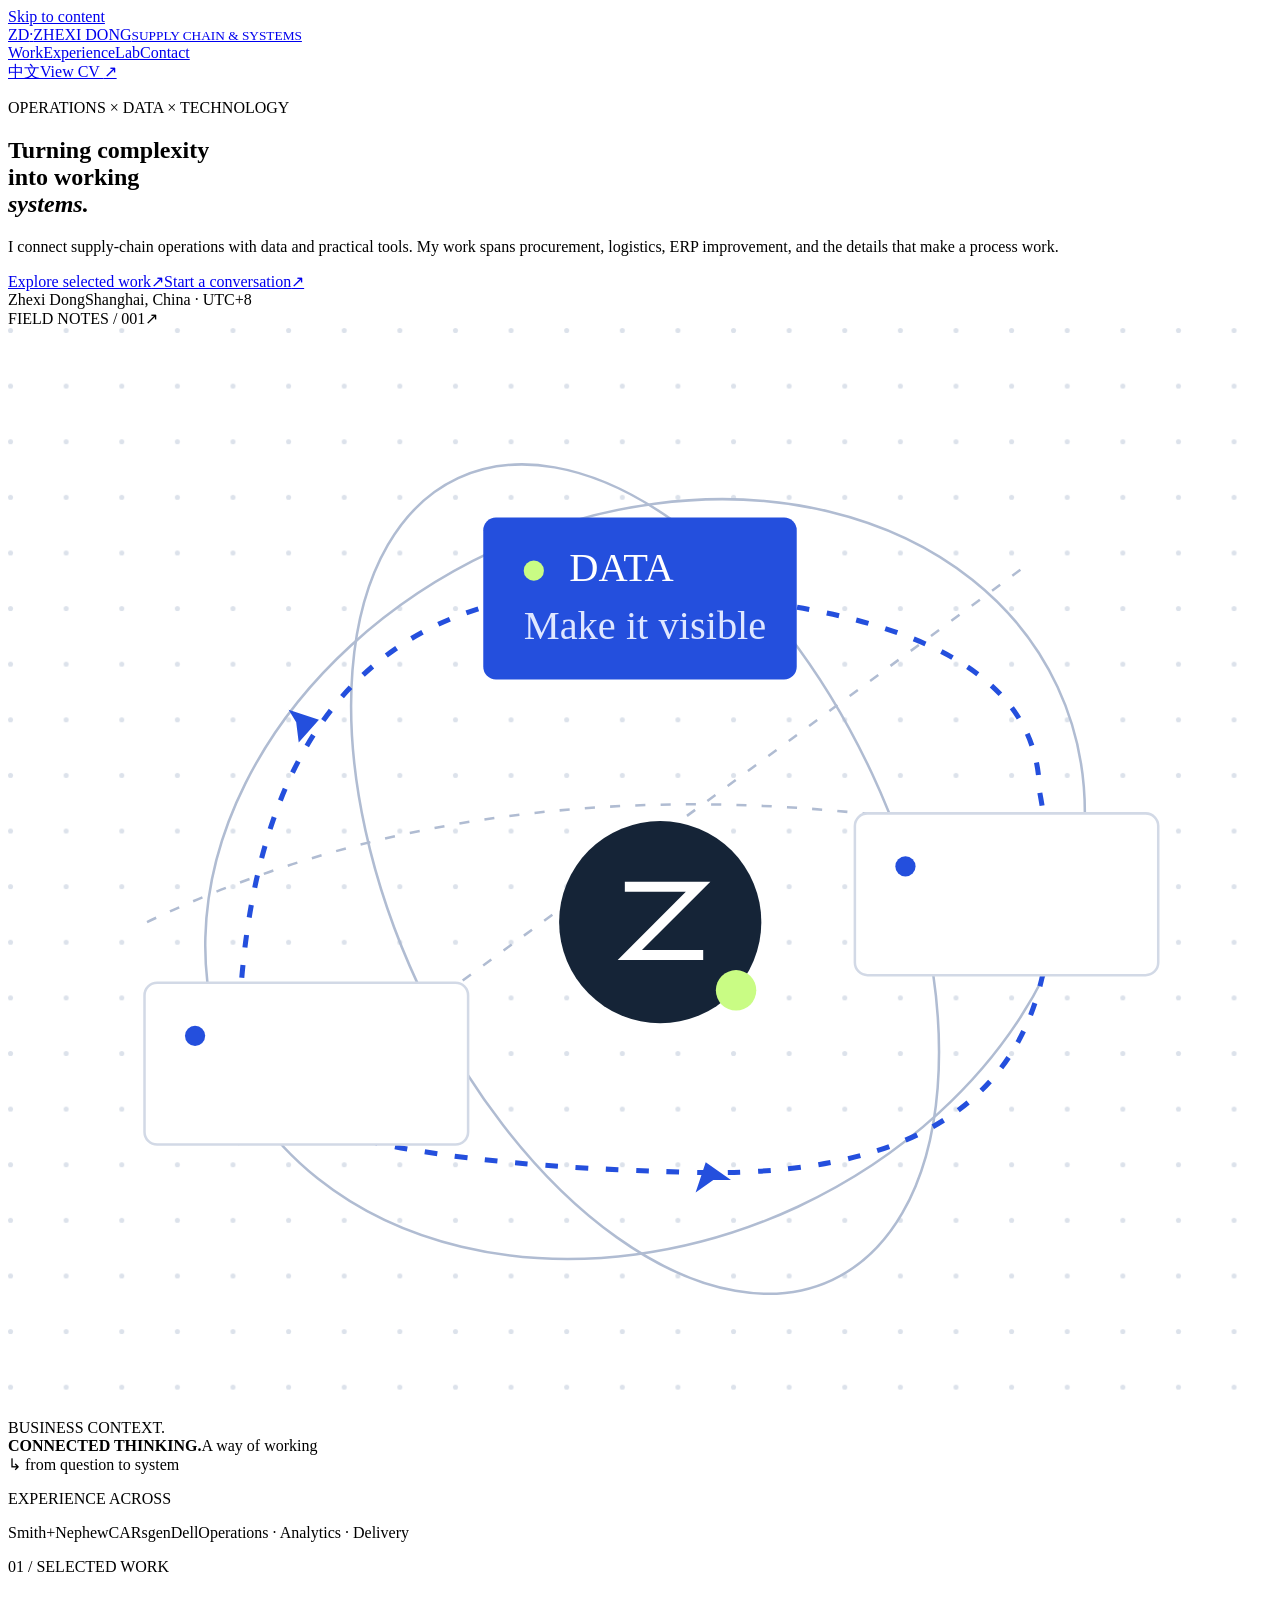
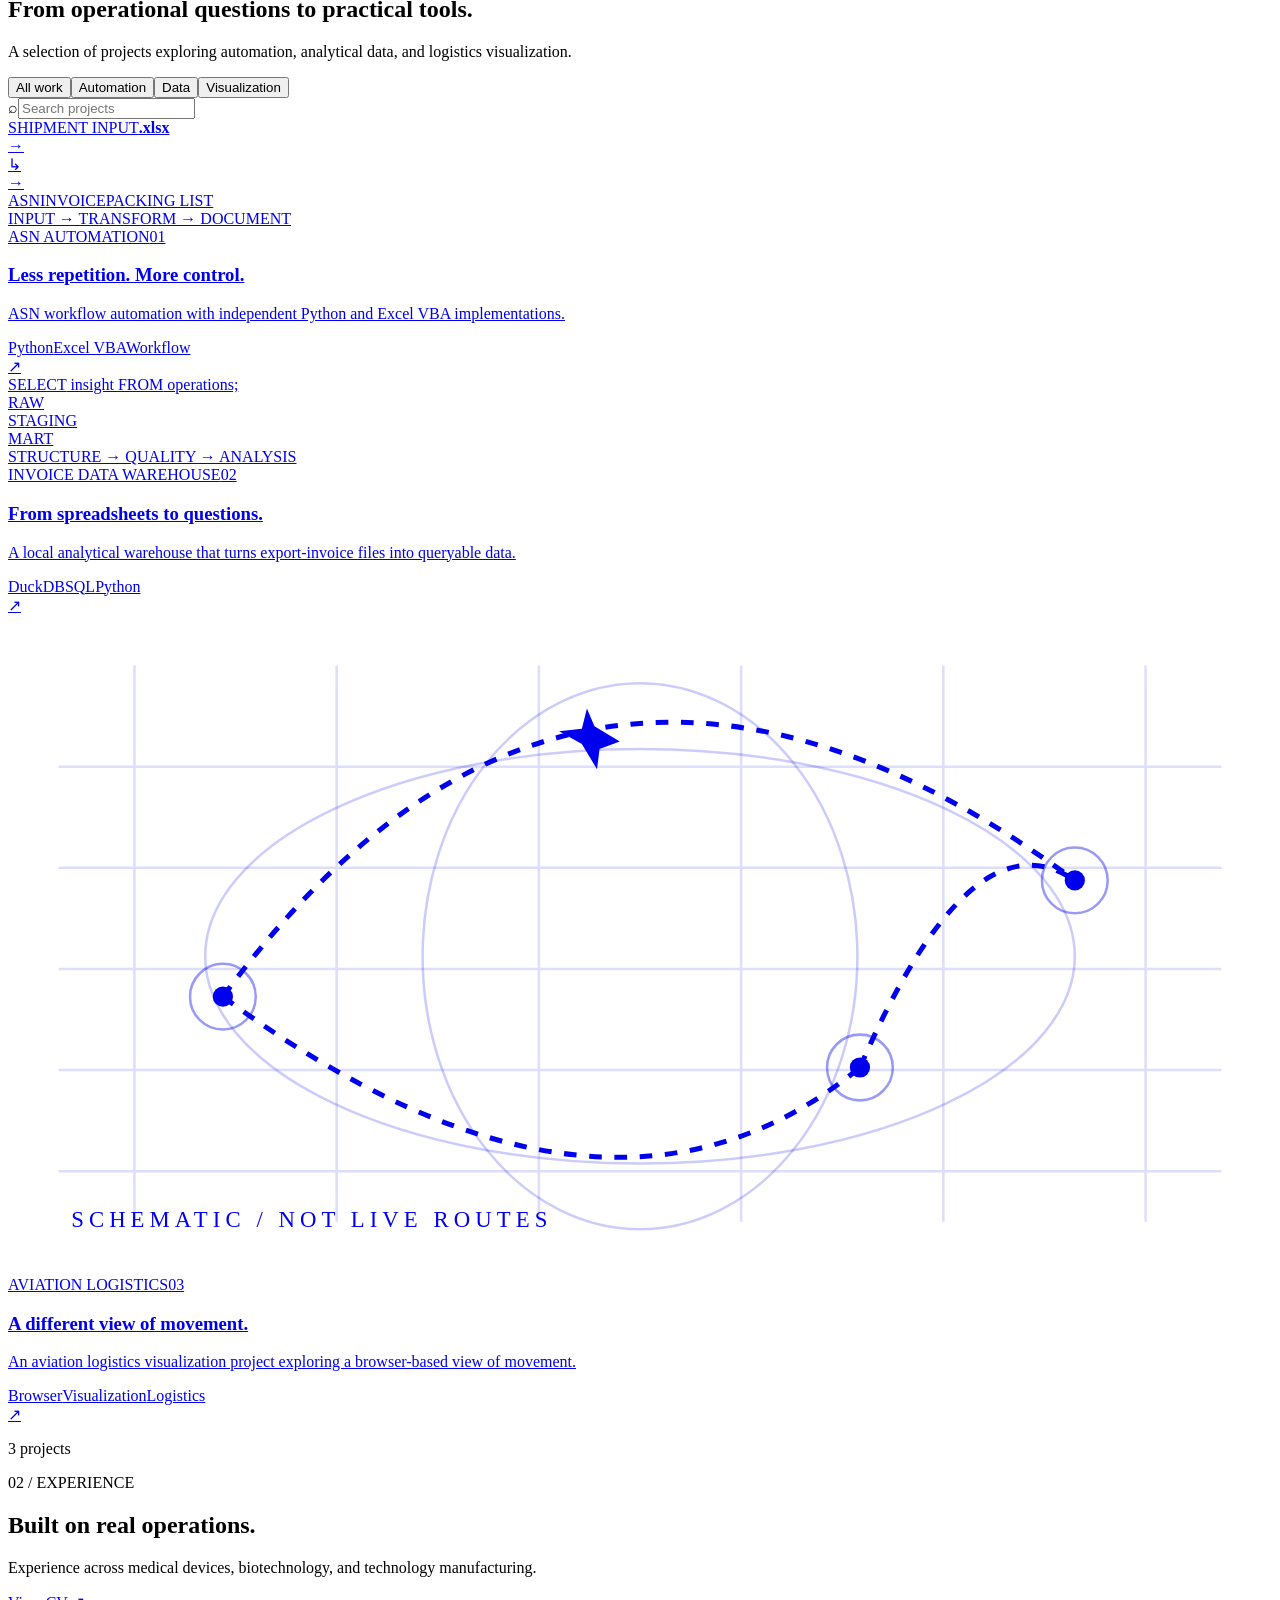
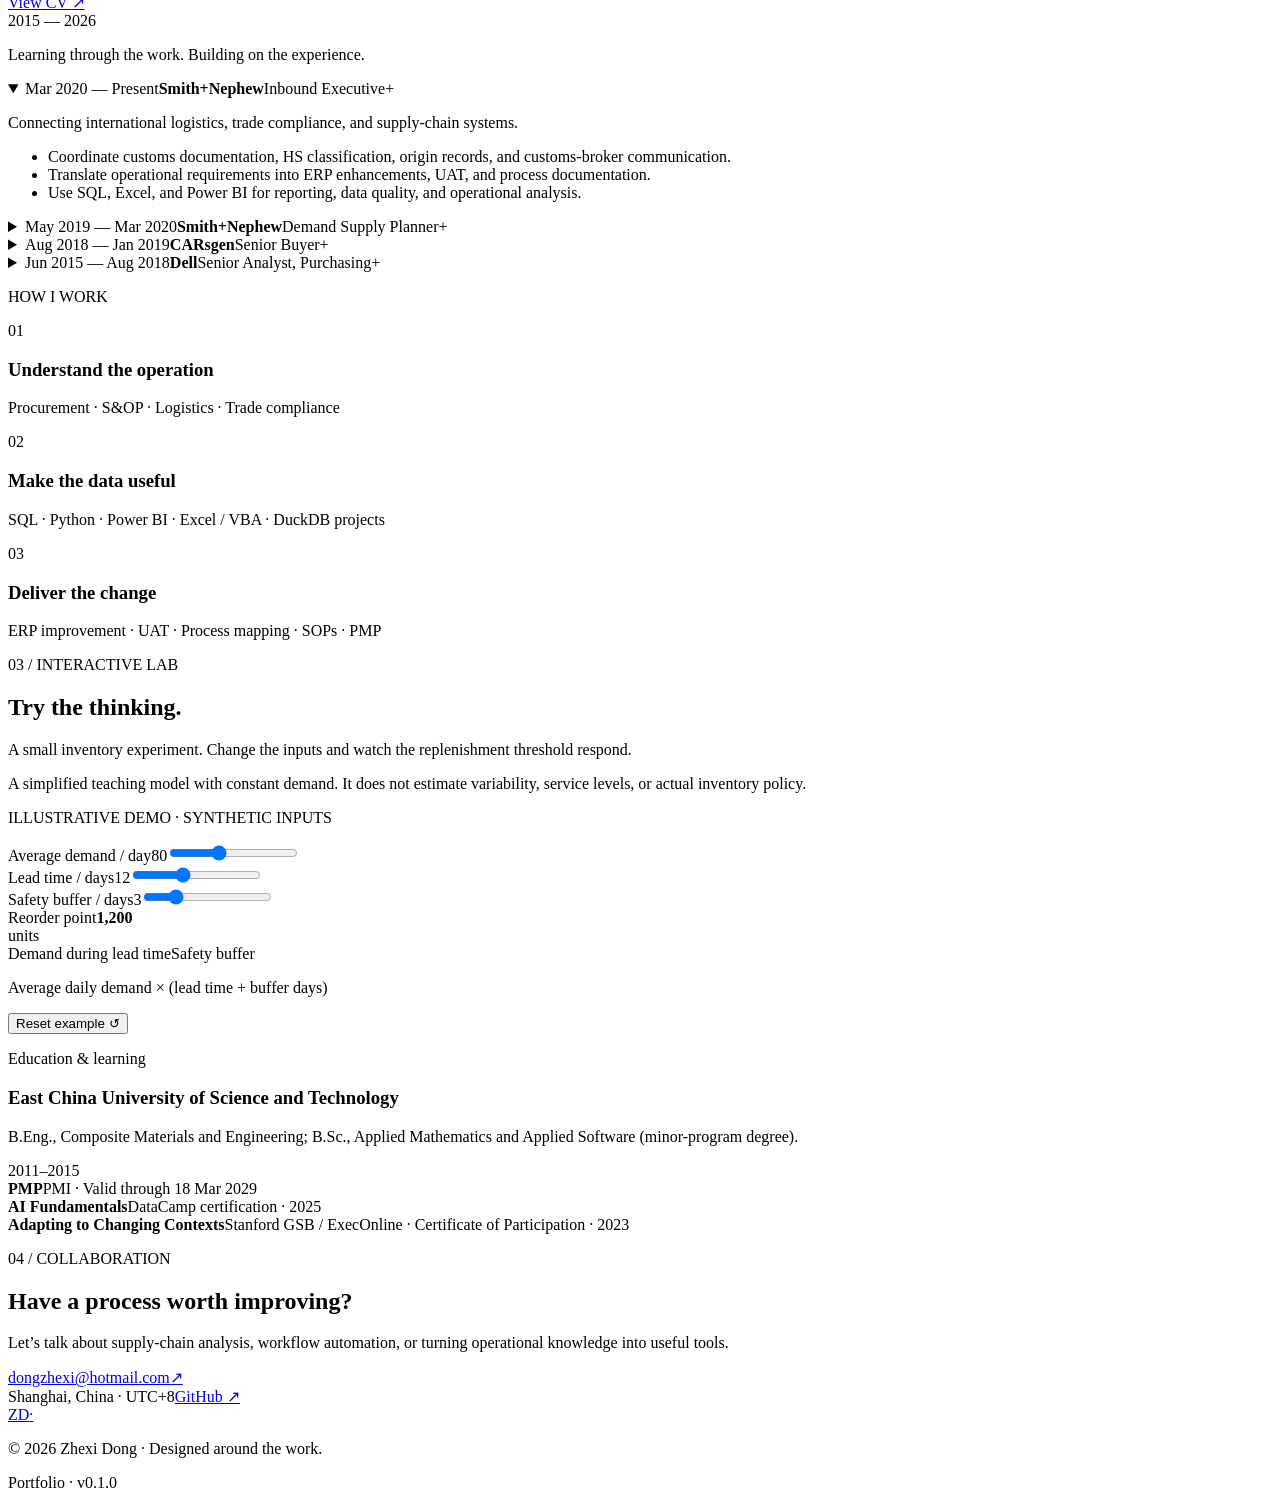
==== en/index.html @ 64cd8055 "Publish compiled portfolio 0.1.0" ====
<!DOCTYPE html><html lang="en"><head><meta charset="UTF-8"><meta name="viewport" content="width=device-width, initial-scale=1"><title>Zhexi Dong — Supply Chain, Data &amp; Systems</title><meta name="description" content="I connect supply-chain operations with data and practical tools. My work spans procurement, logistics, ERP improvement, and the details that make a process work."><meta name="robots" content="index, follow"><link rel="icon" type="image/svg+xml" href="/APP-personal-portfolio-publish-web/favicon.svg"><link rel="alternate" hreflang="en" href="/APP-personal-portfolio-publish-web/en/"><link rel="alternate" hreflang="zh-CN" href="/APP-personal-portfolio-publish-web/zh/"><meta name="theme-color" content="#f5f3ed"><link rel="stylesheet" href="/APP-personal-portfolio-publish-web/_astro/Layout.CvMLss40.css"></head><body><a class="skip-link" href="#main">Skip to content</a><header class="site-header wrap"><a class="brand" href="/APP-personal-portfolio-publish-web/en/" aria-label="Zhexi Dong home"><span class="brand-mark">ZD<span>·</span></span><span>ZHEXI DONG<small>SUPPLY CHAIN & SYSTEMS</small></span></a><nav aria-label="Main navigation"><a href="/APP-personal-portfolio-publish-web/en/#work">Work</a><a href="/APP-personal-portfolio-publish-web/en/#experience">Experience</a><a href="/APP-personal-portfolio-publish-web/en/#lab">Lab</a><a href="/APP-personal-portfolio-publish-web/en/#contact">Contact</a></nav><div class="header-actions"><a class="language" href="/APP-personal-portfolio-publish-web/zh/" lang="zh" aria-label="Switch to Chinese">中文</a><a class="button small" href="/APP-personal-portfolio-publish-web/en/cv/">View CV <span aria-hidden="true">↗</span></a></div></header><main id="main"><section class="hero wrap"><div class="hero-copy"><p class="eyebrow"><span class="blue-dot"></span>OPERATIONS × DATA × TECHNOLOGY</p><h1>Turning complexity<br>into working<br><em>systems.</em></h1><p class="hero-description">I connect supply-chain operations with data and practical tools. My work spans procurement, logistics, ERP improvement, and the details that make a process work.</p><div class="hero-actions"><a class="button" href="#work">Explore selected work<span aria-hidden="true">↗</span></a><a class="text-link" href="mailto:dongzhexi@hotmail.com">Start a conversation<span aria-hidden="true">↗</span></a></div><div class="hero-meta"><span class="name-label">Zhexi Dong</span><span>Shanghai, China · UTC+8</span></div></div><div class="hero-visual" aria-label="Conceptual diagram connecting operations, data, and tools" role="img"><div class="visual-top"><span>FIELD NOTES / 001</span><span>↗</span></div><svg class="system-diagram" viewBox="0 0 500 430" fill="none" aria-hidden="true"><defs><pattern id="dots" width="22" height="22" patternUnits="userSpaceOnUse"><circle cx="1" cy="1" r="1" fill="#9aabc4" opacity=".35"></circle></pattern></defs><rect width="500" height="430" fill="url(#dots)"></rect><g stroke="#b0bcd2"><ellipse cx="252" cy="218" rx="180" ry="143" transform="rotate(-25 252 218)"></ellipse><ellipse cx="252" cy="218" rx="99" ry="175" transform="rotate(-25 252 218)"></ellipse><path d="M55 235Q220 156 446 211M91 323Q257 202 404 93" stroke-dasharray="4 6"></path></g><path class="route-line" d="M91 293Q91 97 249 104T408 183Q437 338 271 334T91 293" stroke="#244fdd" stroke-width="2" stroke-dasharray="5 7"></path><g class="diagram-node"><rect x="54" y="259" width="128" height="64" rx="5" fill="#fff" stroke="#d2d9e6"></rect><circle cx="74" cy="280" r="4" fill="#244fdd"></circle><text x="89" y="284">OPERATIONS</text><text class="sub" x="71" y="307">Where it starts</text></g><g class="diagram-node"><rect x="188" y="75" width="124" height="64" rx="5" fill="#244fdd"></rect><circle cx="208" cy="96" r="4" fill="#c9fc84"></circle><text x="222" y="100" fill="white">DATA</text><text class="sub" x="204" y="123" fill="#dfe7ff">Make it visible</text></g><g class="diagram-node"><rect x="335" y="192" width="120" height="64" rx="5" fill="#fff" stroke="#d2d9e6"></rect><circle cx="355" cy="213" r="4" fill="#244fdd"></circle><text x="369" y="217">SYSTEMS</text><text class="sub" x="351" y="241">Make it work</text></g><circle cx="258" cy="235" r="40" fill="#152437"></circle><path d="M244 221h29l-27 27h29" stroke="#fff" stroke-width="4"></path><circle cx="288" cy="262" r="8" fill="#c9fc84"></circle><path d="m111 151 12 4-8 9-1-8zM286 337l-10-7-4 12 7-5z" fill="#244fdd"></path></svg><div class="visual-bottom"><span>BUSINESS CONTEXT.<br><strong>CONNECTED THINKING.</strong></span><span class="diagram-caption">A way of working<br>↳ from question to system</span></div></div></section><div class="career-strip wrap"><p>EXPERIENCE ACROSS</p><span>Smith+Nephew</span><span>CARsgen</span><span>Dell</span><span class="strip-detail">Operations · Analytics · Delivery</span></div><section id="work" class="section wrap"><div class="section-heading"><div><p class="eyebrow">01 / SELECTED WORK</p><h2>From operational questions
to practical tools.</h2></div><p>A selection of projects exploring automation, analytical data, and logistics visualization.</p></div><div class="project-toolbar"><div class="filters" role="group" aria-label="Filter projects"><button type="button" data-filter="all" aria-pressed="true">All work</button><button type="button" data-filter="automation" aria-pressed="false">Automation</button><button type="button" data-filter="data" aria-pressed="false">Data</button><button type="button" data-filter="visualization" aria-pressed="false">Visualization</button></div><label class="search"><span aria-hidden="true">⌕</span><input id="project-search" type="search" placeholder="Search projects" aria-label="Search projects"></label></div><div class="project-grid"><article class="project-card" data-category="automation" data-search="less repetition. more control. asn workflow automation with independent python and excel vba implementations. python excel vba workflow"><a class="project-link" href="/APP-personal-portfolio-publish-web/en/projects/asn-automation/"><div class="project-art automation" aria-hidden="true"><div class="flow-art"><div class="file-stack"><span>SHIPMENT INPUT</span><i></i><i></i><i></i><b>.xlsx</b></div><span class="flow-arrow">→</span><div class="flow-node">↳</div><span class="flow-arrow">→</span><div class="flow-output"><span>ASN</span><span>INVOICE</span><span>PACKING LIST</span></div><div class="art-caption">INPUT → TRANSFORM → DOCUMENT</div></div></div><div class="project-info"><div class="project-kicker"><span>ASN AUTOMATION</span><span>01</span></div><h3>Less repetition. More control.</h3><p>ASN workflow automation with independent Python and Excel VBA implementations.</p><div class="project-bottom"><div class="tags"><span>Python</span><span>Excel VBA</span><span>Workflow</span></div><span class="circle-arrow" aria-hidden="true">↗</span></div></div></a></article><article class="project-card" data-category="data" data-search="from spreadsheets to questions. a local analytical warehouse that turns export-invoice files into queryable data. duckdb sql python"><a class="project-link" href="/APP-personal-portfolio-publish-web/en/projects/invoice-data-warehouse/"><div class="project-art data" aria-hidden="true"><div class="data-art"><div class="code-line"><span>SELECT</span> insight <span>FROM</span> operations;</div><div class="data-grid"><div>RAW</div><div>STAGING</div><div>MART</div><div><i style="width:28%"></i></div><div><i style="width:45%"></i></div><div><i style="width:62%"></i></div><div><i style="width:79%"></i></div><div><i style="width:41%"></i></div><div><i style="width:58%"></i></div><div><i style="width:75%"></i></div><div><i style="width:37%"></i></div><div><i style="width:54%"></i></div><div><i style="width:71%"></i></div><div><i style="width:33%"></i></div><div><i style="width:50%"></i></div></div><div class="art-caption">STRUCTURE → QUALITY → ANALYSIS</div></div></div><div class="project-info"><div class="project-kicker"><span>INVOICE DATA WAREHOUSE</span><span>02</span></div><h3>From spreadsheets to questions.</h3><p>A local analytical warehouse that turns export-invoice files into queryable data.</p><div class="project-bottom"><div class="tags"><span>DuckDB</span><span>SQL</span><span>Python</span></div><span class="circle-arrow" aria-hidden="true">↗</span></div></div></a></article><article class="project-card" data-category="visualization" data-search="a different view of movement. an aviation logistics visualization project exploring a browser-based view of movement. browser visualization logistics"><a class="project-link" href="/APP-personal-portfolio-publish-web/en/projects/logistics-visualization/"><div class="project-art visualization" aria-hidden="true"><svg viewBox="0 0 500 260" fill="none"><g stroke="currentColor" opacity=".13"><path d="M20 60H480"></path><path d="M20 100H480"></path><path d="M20 140H480"></path><path d="M20 180H480"></path><path d="M20 220H480"></path><path d="M50 20V240"></path><path d="M130 20V240"></path><path d="M210 20V240"></path><path d="M290 20V240"></path><path d="M370 20V240"></path><path d="M450 20V240"></path></g><ellipse cx="250" cy="135" rx="172" ry="82" stroke="currentColor" opacity=".2"></ellipse><ellipse cx="250" cy="135" rx="86" ry="108" stroke="currentColor" opacity=".2"></ellipse><path d="M85 151Q225 -40 422 105M85 151Q236 262 337 179M337 179Q381 77 422 105" stroke="currentColor" stroke-width="2" stroke-dasharray="5 5"></path><g><circle cx="85" cy="151" r="13" stroke="currentColor" opacity=".4"></circle><circle cx="85" cy="151" r="4" fill="currentColor"></circle></g><g><circle cx="337" cy="179" r="13" stroke="currentColor" opacity=".4"></circle><circle cx="337" cy="179" r="4" fill="currentColor"></circle></g><g><circle cx="422" cy="105" r="13" stroke="currentColor" opacity=".4"></circle><circle cx="422" cy="105" r="4" fill="currentColor"></circle></g><path d="m232 44 10 6-8 3-1 8-6-10-9-5 9-1 2-8z" fill="currentColor"></path><text x="25" y="242" fill="currentColor" font-size="9" letter-spacing="2">SCHEMATIC / NOT LIVE ROUTES</text></svg></div><div class="project-info"><div class="project-kicker"><span>AVIATION LOGISTICS</span><span>03</span></div><h3>A different view of movement.</h3><p>An aviation logistics visualization project exploring a browser-based view of movement.</p><div class="project-bottom"><div class="tags"><span>Browser</span><span>Visualization</span><span>Logistics</span></div><span class="circle-arrow" aria-hidden="true">↗</span></div></div></a></article></div><p class="empty-state" id="project-empty" hidden>No projects match. Try another term or select All work.</p><p class="result-count" aria-live="polite"><span id="project-count">3</span> projects</p></section><section id="experience" class="experience-section"><div class="wrap section experience-layout"><div class="experience-intro"><p class="eyebrow">02 / EXPERIENCE</p><h2>Built on real operations.</h2><p>Experience across medical devices, biotechnology, and technology manufacturing.</p><a class="text-link" href="/APP-personal-portfolio-publish-web/en/cv/">View CV <span aria-hidden="true">↗</span></a><div class="experience-note"><span>2015 — 2026</span><p>Learning through the work.
Building on the experience.</p></div></div><div class="timeline"><details class="timeline-item" open><summary><span class="timeline-date">Mar 2020 — Present</span><span class="timeline-content"><strong>Smith+Nephew</strong><span>Inbound Executive</span></span><span class="expand-mark" aria-hidden="true">+</span></summary><div class="timeline-details"><p>Connecting international logistics, trade compliance, and supply-chain systems.</p><ul><li>Coordinate customs documentation, HS classification, origin records, and customs-broker communication.</li><li>Translate operational requirements into ERP enhancements, UAT, and process documentation.</li><li>Use SQL, Excel, and Power BI for reporting, data quality, and operational analysis.</li></ul></div></details><details class="timeline-item"><summary><span class="timeline-date">May 2019 — Mar 2020</span><span class="timeline-content"><strong>Smith+Nephew</strong><span>Demand Supply Planner</span></span><span class="expand-mark" aria-hidden="true">+</span></summary><div class="timeline-details"><p>Planning decisions grounded in connected, reliable data.</p><ul><li>Supported S&amp;OP with Salesforce, ERP, and BI data integrated through SQL; maintained planning and purchasing data integrity.</li></ul></div></details><details class="timeline-item"><summary><span class="timeline-date">Aug 2018 — Jan 2019</span><span class="timeline-content"><strong>CARsgen</strong><span>Senior Buyer</span></span><span class="expand-mark" aria-hidden="true">+</span></summary><div class="timeline-details"><p>Procurement processes, ERP improvements, and supplier information.</p><ul><li>Mapped purchasing processes, defined and tested ERP improvements, and strengthened supplier data for reporting.</li></ul></div></details><details class="timeline-item"><summary><span class="timeline-date">Jun 2015 — Aug 2018</span><span class="timeline-content"><strong>Dell</strong><span>Senior Analyst, Purchasing</span></span><span class="expand-mark" aria-hidden="true">+</span></summary><div class="timeline-details"><p>Global materials, inventory reporting, and logistics coordination.</p><ul><li>Built inventory, order, and supplier reports with Excel VBA and Access; supported data migration, quality checks, and material-flow planning.</li></ul></div></details></div></div></section><section class="capabilities wrap"><p class="eyebrow">HOW I WORK</p><div class="capability-grid"><div><span class="capability-number">01</span><h3>Understand the operation</h3><p>Procurement · S&amp;OP · Logistics · Trade compliance</p></div><div><span class="capability-number">02</span><h3>Make the data useful</h3><p>SQL · Python · Power BI · Excel / VBA · DuckDB projects</p></div><div><span class="capability-number">03</span><h3>Deliver the change</h3><p>ERP improvement · UAT · Process mapping · SOPs · PMP</p></div></div></section><section id="lab" class="lab-section wrap"><div class="lab-copy"><p class="eyebrow">03 / INTERACTIVE LAB</p><h2>Try the thinking.</h2><p>A small inventory experiment. Change the inputs and watch the replenishment threshold respond.</p><p class="lab-note">A simplified teaching model with constant demand. It does not estimate variability, service levels, or actual inventory policy.</p></div><div class="lab-panel"><p class="demo-label"><span class="blue-dot"></span>ILLUSTRATIVE DEMO · SYNTHETIC INPUTS</p><div class="lab-controls"><div class="range-control"><label for="demand">Average demand / day</label><output for="demand" id="demand-value">80</output><input type="range" id="demand" min="10" max="200" step="10" value="80"></div><div class="range-control"><label for="lead">Lead time / days</label><output for="lead" id="lead-value">12</output><input type="range" id="lead" min="1" max="30" step="1" value="12"></div><div class="range-control"><label for="buffer">Safety buffer / days</label><output for="buffer" id="buffer-value">3</output><input type="range" id="buffer" min="0" max="14" step="1" value="3"></div></div><div class="lab-result" aria-live="polite"><div><span>Reorder point</span><strong id="reorder-point">1,200</strong></div><span>units</span></div><div class="inventory-bar" aria-hidden="true"><span id="lead-bar" style="width:80%"></span><span id="buffer-bar" style="width:20%"></span></div><div class="bar-legend"><span><i></i>Demand during lead time</span><span><i></i>Safety buffer</span></div><div class="lab-bottom"><p>Average daily demand × (lead time + buffer days)</p><button type="button" id="reset-lab">Reset example ↺</button></div></div></section><section class="education-section wrap"><p class="eyebrow">Education &amp; learning</p><div class="education-grid"><div><h3>East China University of Science and Technology</h3><p>B.Eng., Composite Materials and Engineering; B.Sc., Applied Mathematics and Applied Software (minor-program degree).</p><span class="muted">2011–2015</span></div><div class="credential-list"><div><strong>PMP</strong><span>PMI · Valid through 18 Mar 2029</span></div><div><strong>AI Fundamentals</strong><span>DataCamp certification · 2025</span></div><div><strong>Adapting to Changing Contexts</strong><span>Stanford GSB / ExecOnline · Certificate of Participation · 2023</span></div></div></div></section><section id="contact" class="contact-section"><div class="wrap contact-inner"><div><p class="eyebrow">04 / COLLABORATION</p><h2>Have a process worth
improving?</h2><p>Let’s talk about supply-chain analysis, workflow automation, or turning operational knowledge into useful tools.</p></div><div class="contact-links"><a class="email-link" href="mailto:dongzhexi@hotmail.com">dongzhexi@hotmail.com<span aria-hidden="true">↗</span></a><div><span>Shanghai, China · UTC+8</span><a href="https://github.com/HFDWKJ">GitHub ↗</a></div></div></div></section></main><footer class="site-footer wrap"><a class="brand-mark" href="/APP-personal-portfolio-publish-web/en/">ZD<span>·</span></a><p>© 2026 Zhexi Dong · Designed around the work.</p><span>Portfolio · v0.1.0</span></footer></body></html><script type="module">function e(e,t,n){if(![e,t,n].every(Number.isFinite)||e<0||t<0||n<0)throw RangeError(`Inventory inputs must be finite, non-negative numbers.`);let r=e*t,i=e*n;return{leadDemand:r,safetyStock:i,reorderPoint:r+i}}var t=[...document.querySelectorAll(`[data-category]`)],n=[...document.querySelectorAll(`[data-filter]`)],r=document.querySelector(`#project-search`),i=`all`;function a(){let e=r.value.trim().toLocaleLowerCase(),n=0;for(let r of t){let t=(i===`all`||r.dataset.category===i)&&r.dataset.search.includes(e);r.hidden=!t,t&&n++}document.querySelector(`#project-count`).textContent=String(n),document.querySelector(`#project-empty`).hidden=n>0}n.forEach(e=>e.addEventListener(`click`,()=>{i=e.dataset.filter,n.forEach(t=>t.setAttribute(`aria-pressed`,String(t===e))),a()})),r.addEventListener(`input`,a);var o=[`demand`,`lead`,`buffer`].map(e=>document.getElementById(e));function s(){let[t,n,r]=o.map(e=>Number(e.value));o.forEach(e=>document.getElementById(`${e.id}-value`).textContent=e.value);let i=e(t,n,r);document.querySelector(`#reorder-point`).textContent=i.reorderPoint.toLocaleString(document.documentElement.lang);let a=i.reorderPoint?i.leadDemand/i.reorderPoint*100:0;document.querySelector(`#lead-bar`).style.width=`${a}%`,document.querySelector(`#buffer-bar`).style.width=`${100-a}%`}o.forEach(e=>e.addEventListener(`input`,s)),document.querySelector(`#reset-lab`).addEventListener(`click`,()=>{o.forEach((e,t)=>e.value=String([80,12,3][t])),s()});</script>
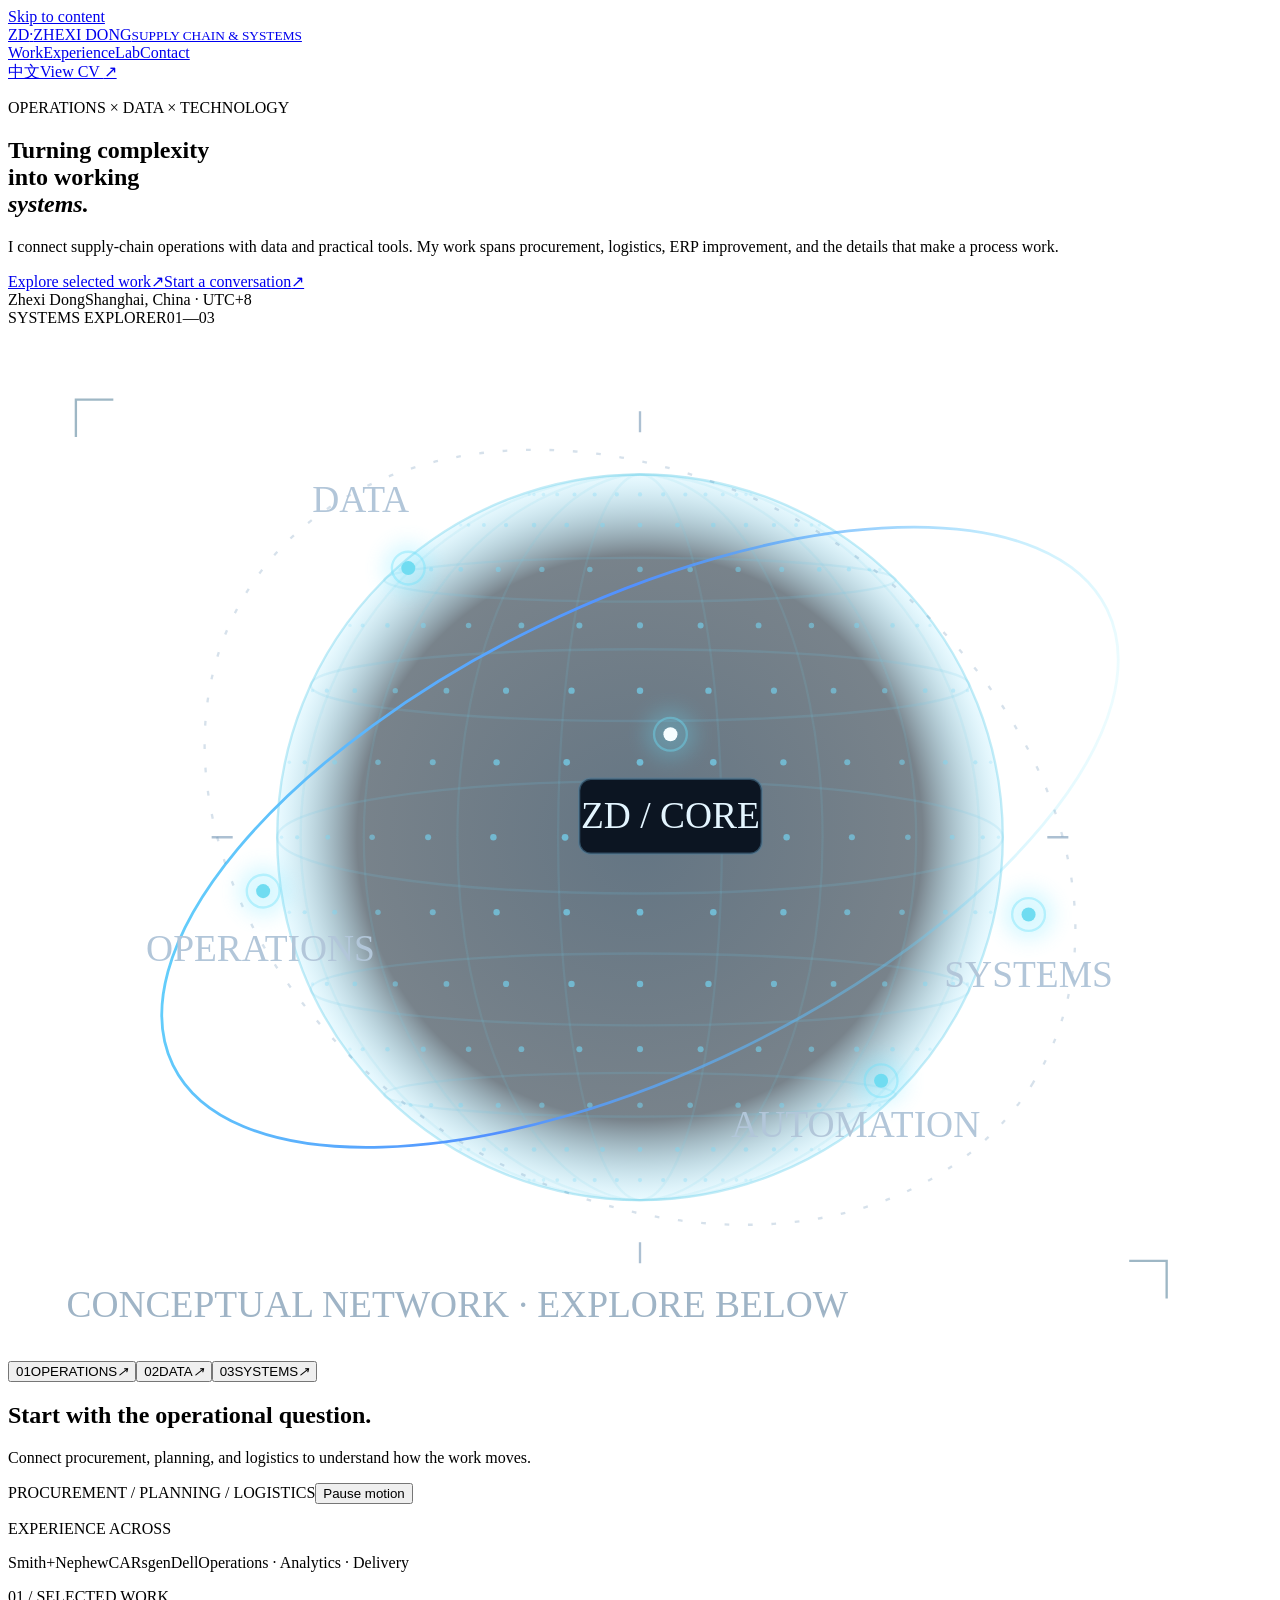
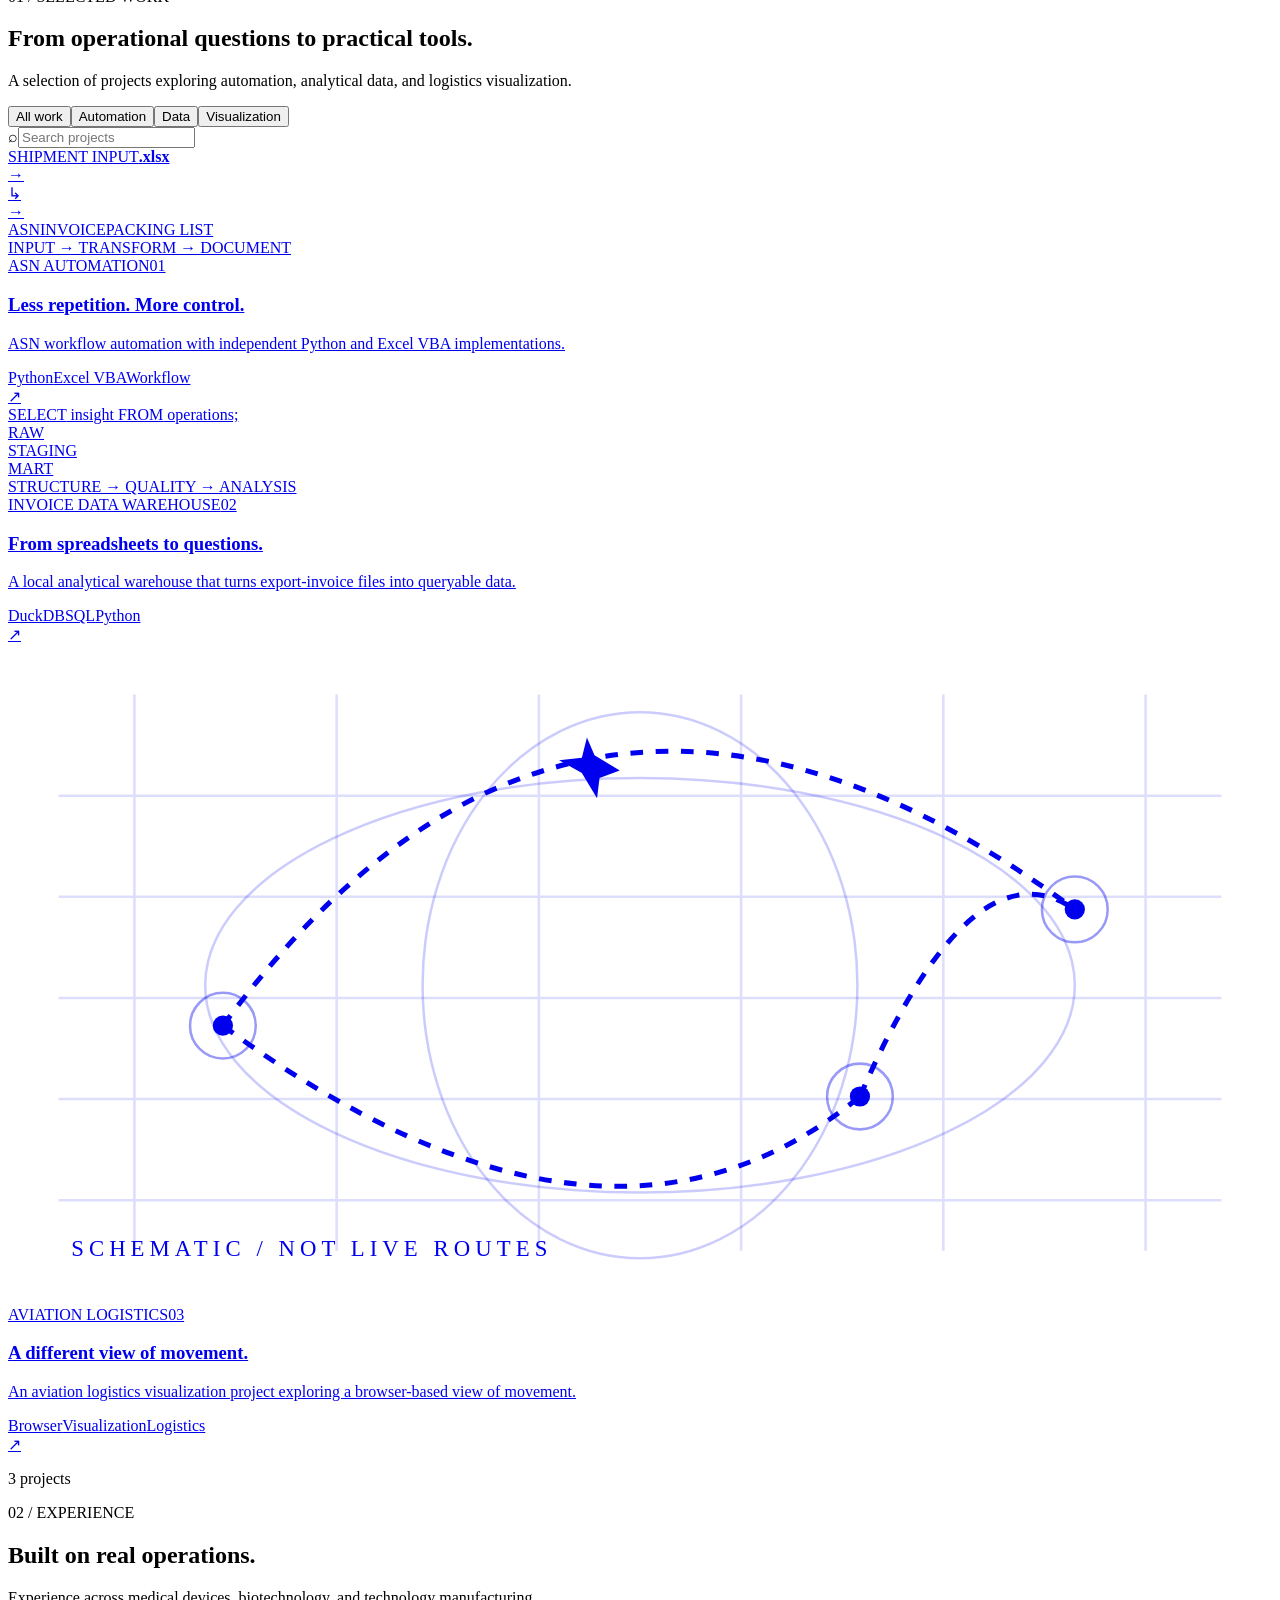
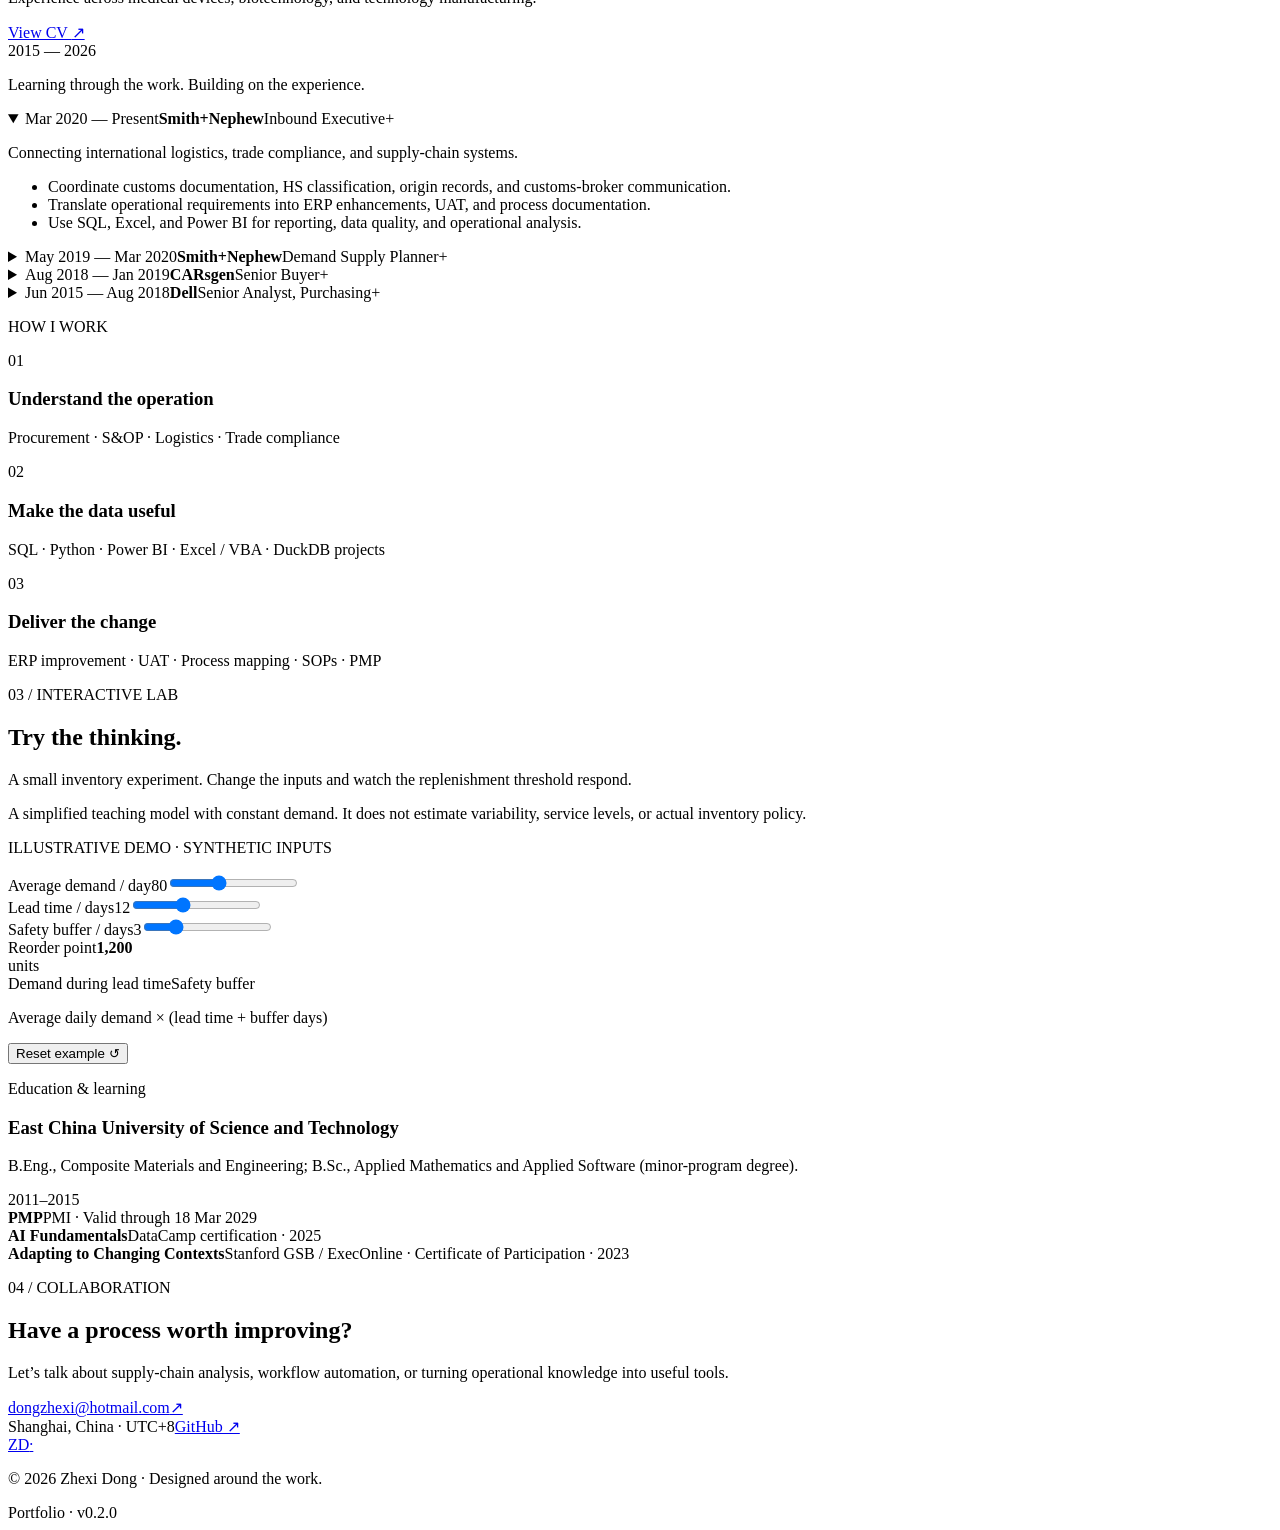
==== commit 6c22e00c: "Publish compiled portfolio 0.2.0" ====
--- a/en/index.html
+++ b/en/index.html
@@ -1,4 +1,4 @@
-<!DOCTYPE html><html lang="en"><head><meta charset="UTF-8"><meta name="viewport" content="width=device-width, initial-scale=1"><title>Zhexi Dong — Supply Chain, Data &amp; Systems</title><meta name="description" content="I connect supply-chain operations with data and practical tools. My work spans procurement, logistics, ERP improvement, and the details that make a process work."><meta name="robots" content="index, follow"><link rel="icon" type="image/svg+xml" href="/APP-personal-portfolio-publish-web/favicon.svg"><link rel="alternate" hreflang="en" href="/APP-personal-portfolio-publish-web/en/"><link rel="alternate" hreflang="zh-CN" href="/APP-personal-portfolio-publish-web/zh/"><meta name="theme-color" content="#f5f3ed"><link rel="stylesheet" href="/APP-personal-portfolio-publish-web/_astro/Layout.CvMLss40.css"></head><body><a class="skip-link" href="#main">Skip to content</a><header class="site-header wrap"><a class="brand" href="/APP-personal-portfolio-publish-web/en/" aria-label="Zhexi Dong home"><span class="brand-mark">ZD<span>·</span></span><span>ZHEXI DONG<small>SUPPLY CHAIN & SYSTEMS</small></span></a><nav aria-label="Main navigation"><a href="/APP-personal-portfolio-publish-web/en/#work">Work</a><a href="/APP-personal-portfolio-publish-web/en/#experience">Experience</a><a href="/APP-personal-portfolio-publish-web/en/#lab">Lab</a><a href="/APP-personal-portfolio-publish-web/en/#contact">Contact</a></nav><div class="header-actions"><a class="language" href="/APP-personal-portfolio-publish-web/zh/" lang="zh" aria-label="Switch to Chinese">中文</a><a class="button small" href="/APP-personal-portfolio-publish-web/en/cv/">View CV <span aria-hidden="true">↗</span></a></div></header><main id="main"><section class="hero wrap"><div class="hero-copy"><p class="eyebrow"><span class="blue-dot"></span>OPERATIONS × DATA × TECHNOLOGY</p><h1>Turning complexity<br>into working<br><em>systems.</em></h1><p class="hero-description">I connect supply-chain operations with data and practical tools. My work spans procurement, logistics, ERP improvement, and the details that make a process work.</p><div class="hero-actions"><a class="button" href="#work">Explore selected work<span aria-hidden="true">↗</span></a><a class="text-link" href="mailto:dongzhexi@hotmail.com">Start a conversation<span aria-hidden="true">↗</span></a></div><div class="hero-meta"><span class="name-label">Zhexi Dong</span><span>Shanghai, China · UTC+8</span></div></div><div class="hero-visual" aria-label="Conceptual diagram connecting operations, data, and tools" role="img"><div class="visual-top"><span>FIELD NOTES / 001</span><span>↗</span></div><svg class="system-diagram" viewBox="0 0 500 430" fill="none" aria-hidden="true"><defs><pattern id="dots" width="22" height="22" patternUnits="userSpaceOnUse"><circle cx="1" cy="1" r="1" fill="#9aabc4" opacity=".35"></circle></pattern></defs><rect width="500" height="430" fill="url(#dots)"></rect><g stroke="#b0bcd2"><ellipse cx="252" cy="218" rx="180" ry="143" transform="rotate(-25 252 218)"></ellipse><ellipse cx="252" cy="218" rx="99" ry="175" transform="rotate(-25 252 218)"></ellipse><path d="M55 235Q220 156 446 211M91 323Q257 202 404 93" stroke-dasharray="4 6"></path></g><path class="route-line" d="M91 293Q91 97 249 104T408 183Q437 338 271 334T91 293" stroke="#244fdd" stroke-width="2" stroke-dasharray="5 7"></path><g class="diagram-node"><rect x="54" y="259" width="128" height="64" rx="5" fill="#fff" stroke="#d2d9e6"></rect><circle cx="74" cy="280" r="4" fill="#244fdd"></circle><text x="89" y="284">OPERATIONS</text><text class="sub" x="71" y="307">Where it starts</text></g><g class="diagram-node"><rect x="188" y="75" width="124" height="64" rx="5" fill="#244fdd"></rect><circle cx="208" cy="96" r="4" fill="#c9fc84"></circle><text x="222" y="100" fill="white">DATA</text><text class="sub" x="204" y="123" fill="#dfe7ff">Make it visible</text></g><g class="diagram-node"><rect x="335" y="192" width="120" height="64" rx="5" fill="#fff" stroke="#d2d9e6"></rect><circle cx="355" cy="213" r="4" fill="#244fdd"></circle><text x="369" y="217">SYSTEMS</text><text class="sub" x="351" y="241">Make it work</text></g><circle cx="258" cy="235" r="40" fill="#152437"></circle><path d="M244 221h29l-27 27h29" stroke="#fff" stroke-width="4"></path><circle cx="288" cy="262" r="8" fill="#c9fc84"></circle><path d="m111 151 12 4-8 9-1-8zM286 337l-10-7-4 12 7-5z" fill="#244fdd"></path></svg><div class="visual-bottom"><span>BUSINESS CONTEXT.<br><strong>CONNECTED THINKING.</strong></span><span class="diagram-caption">A way of working<br>↳ from question to system</span></div></div></section><div class="career-strip wrap"><p>EXPERIENCE ACROSS</p><span>Smith+Nephew</span><span>CARsgen</span><span>Dell</span><span class="strip-detail">Operations · Analytics · Delivery</span></div><section id="work" class="section wrap"><div class="section-heading"><div><p class="eyebrow">01 / SELECTED WORK</p><h2>From operational questions
+<!DOCTYPE html><html lang="en"><head><meta charset="UTF-8"><meta name="viewport" content="width=device-width, initial-scale=1"><title>Zhexi Dong — Supply Chain, Data &amp; Systems</title><meta name="description" content="I connect supply-chain operations with data and practical tools. My work spans procurement, logistics, ERP improvement, and the details that make a process work."><meta name="robots" content="index, follow"><link rel="icon" type="image/svg+xml" href="/APP-personal-portfolio-publish-web/favicon.svg"><link rel="alternate" hreflang="en" href="/APP-personal-portfolio-publish-web/en/"><link rel="alternate" hreflang="zh-CN" href="/APP-personal-portfolio-publish-web/zh/"><meta name="theme-color" content="#070c14"><link rel="stylesheet" href="/APP-personal-portfolio-publish-web/_astro/Layout.syF9aQuR.css"></head><body><div class="reading-progress" aria-hidden="true"><span></span></div><a class="skip-link" href="#main">Skip to content</a><header class="site-header wrap"><a class="brand" href="/APP-personal-portfolio-publish-web/en/" aria-label="Zhexi Dong home"><span class="brand-mark">ZD<span>·</span></span><span>ZHEXI DONG<small>SUPPLY CHAIN & SYSTEMS</small></span></a><nav aria-label="Main navigation"><a href="/APP-personal-portfolio-publish-web/en/#work">Work</a><a href="/APP-personal-portfolio-publish-web/en/#experience">Experience</a><a href="/APP-personal-portfolio-publish-web/en/#lab">Lab</a><a href="/APP-personal-portfolio-publish-web/en/#contact">Contact</a></nav><div class="header-actions"><a class="language" href="/APP-personal-portfolio-publish-web/zh/" lang="zh" aria-label="Switch to Chinese">中文</a><a class="button small" href="/APP-personal-portfolio-publish-web/en/cv/">View CV <span aria-hidden="true">↗</span></a></div></header><main id="main"><section class="hero wrap"><div class="hero-copy"><p class="eyebrow"><span class="blue-dot"></span>OPERATIONS × DATA × TECHNOLOGY</p><h1>Turning complexity<br>into working<br><em>systems.</em></h1><p class="hero-description">I connect supply-chain operations with data and practical tools. My work spans procurement, logistics, ERP improvement, and the details that make a process work.</p><div class="hero-actions"><a class="button" href="#work">Explore selected work<span aria-hidden="true">↗</span></a><a class="text-link" href="mailto:dongzhexi@hotmail.com">Start a conversation<span aria-hidden="true">↗</span></a></div><div class="hero-meta"><span class="name-label">Zhexi Dong</span><span>Shanghai, China · UTC+8</span></div></div><div class="system-explorer" data-focus="operations" data-paused="true"><div class="explorer-topline"><span><i></i>SYSTEMS EXPLORER</span><span>01—03</span></div><div class="network-stage"><div class="network-halo" aria-hidden="true"></div><svg class="network-svg" viewBox="0 0 540 440" fill="none" role="img" aria-label="Conceptual network connecting operations, data, and systems; select a focus below"><defs><radialGradient id="globe-fill"><stop offset="0" stop-color="#102b41" stop-opacity=".65"></stop><stop offset=".78" stop-color="#0a1d2c" stop-opacity=".55"></stop><stop offset="1" stop-color="#59d7ff" stop-opacity=".13"></stop></radialGradient><linearGradient id="orbit-line" x1="70" y1="80" x2="400" y2="350" gradientUnits="userSpaceOnUse"><stop stop-color="#69e4f9"></stop><stop offset=".5" stop-color="#5290ff"></stop><stop offset="1" stop-color="#69e4f9" stop-opacity=".12"></stop></linearGradient><filter id="node-glow" x="-150%" y="-150%" width="400%" height="400%"><feGaussianBlur stdDeviation="4"></feGaussianBlur></filter></defs><g class="globe-grid"><circle cx="270" cy="218" r="155" fill="url(#globe-fill)" stroke="#55c8e8" stroke-opacity=".35"></circle><ellipse cx="270" cy="218" rx="35" ry="155" stroke="#69c9e6" stroke-opacity=".12"></ellipse><ellipse cx="270" cy="218" rx="78" ry="155" stroke="#69c9e6" stroke-opacity=".12"></ellipse><ellipse cx="270" cy="218" rx="118" ry="155" stroke="#69c9e6" stroke-opacity=".12"></ellipse><ellipse cx="270" cy="218" rx="145" ry="155" stroke="#69c9e6" stroke-opacity=".12"></ellipse><ellipse cx="270" cy="108" rx="109.20164833920778" ry="9.333333333333332" stroke="#69c9e6" stroke-opacity=".16"></ellipse><ellipse cx="270" cy="153" rx="140.71247279470288" ry="15.333333333333332" stroke="#69c9e6" stroke-opacity=".16"></ellipse><ellipse cx="270" cy="218" rx="155" ry="24" stroke="#69c9e6" stroke-opacity=".16"></ellipse><ellipse cx="270" cy="283" rx="140.71247279470288" ry="15.333333333333332" stroke="#69c9e6" stroke-opacity=".16"></ellipse><ellipse cx="270" cy="328" rx="109.20164833920778" ry="9.333333333333332" stroke="#69c9e6" stroke-opacity=".16"></ellipse><circle cx="222.6720782901959" cy="71.53729649054637" r="0.6758408572364819" fill="#75d9f8" opacity="0.1677655893500813"></circle><circle cx="224.74053557347958" cy="71.53729649054637" r="0.726393202250021" fill="#75d9f8" opacity="0.20252032654688945"></circle><circle cx="228.7870486312081" cy="71.53729649054637" r="0.773606797749979" fill="#75d9f8" opacity="0.23497967345311055"></circle><circle cx="234.63476542543484" cy="71.53729649054637" r="0.8154181830570404" fill="#75d9f8" opacity="0.26372500085171524"></circle><circle cx="242.0281126717936" cy="71.53729649054637" r="0.8500000000000001" fill="#75d9f8" opacity="0.28750000000000003"></circle><circle cx="250.64396561840232" cy="71.53729649054637" r="0.875840857236482" fill="#75d9f8" opacity="0.3052655893500813"></circle><circle cx="260.1057701480447" cy="71.53729649054637" r="0.8918113853070615" fill="#75d9f8" opacity="0.3162453273986047"></circle><circle cx="270" cy="71.53729649054637" r="0.897213595499958" fill="#75d9f8" opacity="0.3199593469062211"></circle><circle cx="279.8942298519553" cy="71.53729649054637" r="0.8918113853070615" fill="#75d9f8" opacity="0.3162453273986047"></circle><circle cx="289.3560343815977" cy="71.53729649054637" r="0.875840857236482" fill="#75d9f8" opacity="0.3052655893500813"></circle><circle cx="297.9718873282064" cy="71.53729649054637" r="0.8500000000000001" fill="#75d9f8" opacity="0.28750000000000003"></circle><circle cx="305.3652345745652" cy="71.53729649054637" r="0.8154181830570404" fill="#75d9f8" opacity="0.26372500085171524"></circle><circle cx="311.2129513687919" cy="71.53729649054637" r="0.773606797749979" fill="#75d9f8" opacity="0.23497967345311055"></circle><circle cx="315.2594644265204" cy="71.53729649054637" r="0.726393202250021" fill="#75d9f8" opacity="0.20252032654688945"></circle><circle cx="317.32792170980406" cy="71.53729649054637" r="0.6758408572364819" fill="#75d9f8" opacity="0.1677655893500813"></circle><circle cx="193.42181405664294" cy="84.63208781719646" r="0.6918113853070614" fill="#75d9f8" opacity="0.17874532739860471"></circle><circle cx="196.76864824527317" cy="84.63208781719646" r="0.773606797749979" fill="#75d9f8" opacity="0.23497967345311055"></circle><circle cx="203.3160439085982" cy="84.63208781719646" r="0.8500000000000001" fill="#75d9f8" opacity="0.2875000000000001"></circle><circle cx="212.77784843824062" cy="84.63208781719646" r="0.9176522425435434" fill="#75d9f8" opacity="0.33401091674868605"></circle><circle cx="224.74053557347958" cy="84.63208781719646" r="0.9736067977499792" fill="#75d9f8" opacity="0.3724796734531106"></circle><circle cx="238.6812784831634" cy="84.63208781719646" r="1.0154181830570406" fill="#75d9f8" opacity="0.4012250008517153"></circle><circle cx="253.99079980703254" cy="84.63208781719646" r="1.0412590402935225" fill="#75d9f8" opacity="0.41899059020179663"></circle><circle cx="270" cy="84.63208781719646" r="1.0500000000000003" fill="#75d9f8" opacity="0.42500000000000004"></circle><circle cx="286.00920019296746" cy="84.63208781719646" r="1.0412590402935225" fill="#75d9f8" opacity="0.41899059020179663"></circle><circle cx="301.3187215168366" cy="84.63208781719646" r="1.0154181830570406" fill="#75d9f8" opacity="0.4012250008517153"></circle><circle cx="315.2594644265204" cy="84.63208781719646" r="0.9736067977499792" fill="#75d9f8" opacity="0.3724796734531106"></circle><circle cx="327.22215156175935" cy="84.63208781719646" r="0.9176522425435434" fill="#75d9f8" opacity="0.33401091674868605"></circle><circle cx="336.6839560914018" cy="84.63208781719646" r="0.8500000000000001" fill="#75d9f8" opacity="0.2875000000000001"></circle><circle cx="343.2313517547268" cy="84.63208781719646" r="0.773606797749979" fill="#75d9f8" opacity="0.23497967345311055"></circle><circle cx="346.5781859433571" cy="84.63208781719646" r="0.6918113853070614" fill="#75d9f8" opacity="0.17874532739860471"></circle><circle cx="167.51838401172023" cy="103.55569687648129" r="0.7059545552064357" fill="#75d9f8" opacity="0.18846875670442453"></circle><circle cx="171.9973223917616" cy="103.55569687648129" r="0.8154181830570404" fill="#75d9f8" opacity="0.26372500085171524"></circle><circle cx="180.7594480523057" cy="103.55569687648129" r="0.9176522425435434" fill="#75d9f8" opacity="0.33401091674868605"></circle><circle cx="193.42181405664294" cy="103.55569687648129" r="1.0081886146929386" fill="#75d9f8" opacity="0.39625467260139535"></circle><circle cx="209.43101424961043" cy="103.55569687648129" r="1.0830704256005839" fill="#75d9f8" opacity="0.4477359176004013"></circle><circle cx="228.0873697621098" cy="103.55569687648129" r="1.1390249808070194" fill="#75d9f8" opacity="0.48620467430482583"></circle><circle cx="248.57550833511866" cy="103.55569687648129" r="1.173606797749979" fill="#75d9f8" opacity="0.5099796734531106"></circle><circle cx="270" cy="103.55569687648129" r="1.1853044850870866" fill="#75d9f8" opacity="0.5180218334973721"></circle><circle cx="291.4244916648813" cy="103.55569687648129" r="1.173606797749979" fill="#75d9f8" opacity="0.5099796734531106"></circle><circle cx="311.9126302378902" cy="103.55569687648129" r="1.1390249808070194" fill="#75d9f8" opacity="0.48620467430482583"></circle><circle cx="330.5689857503896" cy="103.55569687648129" r="1.0830704256005839" fill="#75d9f8" opacity="0.4477359176004013"></circle><circle cx="346.5781859433571" cy="103.55569687648129" r="1.0081886146929386" fill="#75d9f8" opacity="0.39625467260139535"></circle><circle cx="359.2405519476943" cy="103.55569687648129" r="0.9176522425435434" fill="#75d9f8" opacity="0.33401091674868605"></circle><circle cx="368.0026776082384" cy="103.55569687648129" r="0.8154181830570404" fill="#75d9f8" opacity="0.26372500085171524"></circle><circle cx="372.48161598827977" cy="103.55569687648129" r="0.7059545552064357" fill="#75d9f8" opacity="0.18846875670442453"></circle><circle cx="146.09389234683886" cy="127.48107114695914" r="0.7176522425435433" fill="#75d9f8" opacity="0.196510916748686"></circle><circle cx="151.50918381875275" cy="127.48107114695914" r="0.8500000000000001" fill="#75d9f8" opacity="0.28750000000000003"></circle><circle cx="162.10309253980634" cy="127.48107114695914" r="0.9736067977499792" fill="#75d9f8" opacity="0.3724796734531106"></circle><circle cx="177.41261386367546" cy="127.48107114695914" r="1.0830704256005839" fill="#75d9f8" opacity="0.4477359176004013"></circle><circle cx="196.76864824527317" cy="127.48107114695914" r="1.173606797749979" fill="#75d9f8" opacity="0.5099796734531106"></circle><circle cx="219.32524410156572" cy="127.48107114695914" r="1.2412590402935222" fill="#75d9f8" opacity="0.5564905902017966"></circle><circle cx="244.09656995507726" cy="127.48107114695914" r="1.2830704256005836" fill="#75d9f8" opacity="0.5852359176004013"></circle><circle cx="270" cy="127.48107114695914" r="1.297213595499958" fill="#75d9f8" opacity="0.5949593469062211"></circle><circle cx="295.90343004492274" cy="127.48107114695914" r="1.2830704256005836" fill="#75d9f8" opacity="0.5852359176004013"></circle><circle cx="320.6747558984343" cy="127.48107114695914" r="1.2412590402935222" fill="#75d9f8" opacity="0.5564905902017966"></circle><circle cx="343.2313517547268" cy="127.48107114695914" r="1.173606797749979" fill="#75d9f8" opacity="0.5099796734531106"></circle><circle cx="362.58738613632454" cy="127.48107114695914" r="1.0830704256005839" fill="#75d9f8" opacity="0.4477359176004013"></circle><circle cx="377.8969074601937" cy="127.48107114695914" r="0.9736067977499792" fill="#75d9f8" opacity="0.3724796734531106"></circle><circle cx="388.4908161812473" cy="127.48107114695914" r="0.8500000000000001" fill="#75d9f8" opacity="0.28750000000000003"></circle><circle cx="393.90610765316114" cy="127.48107114695914" r="0.7176522425435433" fill="#75d9f8" opacity="0.196510916748686"></circle><circle cx="130.0846921538714" cy="155.3625569663268" r="0.726393202250021" fill="#75d9f8" opacity="0.20252032654688945"></circle><circle cx="136.1996624948836" cy="155.3625569663268" r="0.875840857236482" fill="#75d9f8" opacity="0.3052655893500813"></circle><circle cx="148.16234963012252" cy="155.3625569663268" r="1.0154181830570406" fill="#75d9f8" opacity="0.4012250008517153"></circle><circle cx="165.44992672843654" cy="155.3625569663268" r="1.1390249808070194" fill="#75d9f8" opacity="0.48620467430482583"></circle><circle cx="187.30684371563075" cy="155.3625569663268" r="1.2412590402935222" fill="#75d9f8" opacity="0.5564905902017966"></circle><circle cx="212.77784843824065" cy="155.3625569663268" r="1.3176522425435433" fill="#75d9f8" opacity="0.609010916748686"></circle><circle cx="240.74973576644703" cy="155.3625569663268" r="1.3648658380435013" fill="#75d9f8" opacity="0.6414702636549071"></circle><circle cx="270" cy="155.3625569663268" r="1.3808363661140808" fill="#75d9f8" opacity="0.6524500017034306"></circle><circle cx="299.25026423355297" cy="155.3625569663268" r="1.3648658380435013" fill="#75d9f8" opacity="0.6414702636549071"></circle><circle cx="327.22215156175935" cy="155.3625569663268" r="1.3176522425435433" fill="#75d9f8" opacity="0.609010916748686"></circle><circle cx="352.69315628436925" cy="155.3625569663268" r="1.2412590402935222" fill="#75d9f8" opacity="0.5564905902017966"></circle><circle cx="374.55007327156346" cy="155.3625569663268" r="1.1390249808070194" fill="#75d9f8" opacity="0.48620467430482583"></circle><circle cx="391.83765036987745" cy="155.3625569663268" r="1.0154181830570406" fill="#75d9f8" opacity="0.4012250008517153"></circle><circle cx="403.80033750511643" cy="155.3625569663268" r="0.875840857236482" fill="#75d9f8" opacity="0.3052655893500813"></circle><circle cx="409.9153078461286" cy="155.3625569663268" r="0.726393202250021" fill="#75d9f8" opacity="0.20252032654688945"></circle><circle cx="120.19046230191611" cy="185.98159961406506" r="0.7317954124429176" fill="#75d9f8" opacity="0.20623434605450583"></circle><circle cx="126.73785796524118" cy="185.98159961406506" r="0.8918113853070615" fill="#75d9f8" opacity="0.3162453273986047"></circle><circle cx="139.54649668351382" cy="185.98159961406506" r="1.0412590402935225" fill="#75d9f8" opacity="0.41899059020179663"></circle><circle cx="158.05657948207778" cy="185.98159961406506" r="1.173606797749979" fill="#75d9f8" opacity="0.5099796734531106"></circle><circle cx="181.45912692140402" cy="185.98159961406506" r="1.2830704256005836" fill="#75d9f8" opacity="0.5852359176004013"></circle><circle cx="208.73133538051212" cy="185.98159961406506" r="1.3648658380435013" fill="#75d9f8" opacity="0.6414702636549071"></circle><circle cx="238.6812784831634" cy="185.98159961406506" r="1.4154181830570405" fill="#75d9f8" opacity="0.6762250008517154"></circle><circle cx="270" cy="185.98159961406506" r="1.4325180805870446" fill="#75d9f8" opacity="0.6879811804035932"></circle><circle cx="301.3187215168366" cy="185.98159961406506" r="1.4154181830570405" fill="#75d9f8" opacity="0.6762250008517154"></circle><circle cx="331.2686646194879" cy="185.98159961406506" r="1.3648658380435013" fill="#75d9f8" opacity="0.6414702636549071"></circle><circle cx="358.54087307859595" cy="185.98159961406506" r="1.2830704256005836" fill="#75d9f8" opacity="0.5852359176004013"></circle><circle cx="381.9434205179222" cy="185.98159961406506" r="1.173606797749979" fill="#75d9f8" opacity="0.5099796734531106"></circle><circle cx="400.45350331648615" cy="185.98159961406506" r="1.0412590402935225" fill="#75d9f8" opacity="0.41899059020179663"></circle><circle cx="413.2621420347588" cy="185.98159961406506" r="0.8918113853070615" fill="#75d9f8" opacity="0.3162453273986047"></circle><circle cx="419.8095376980839" cy="185.98159961406506" r="0.7317954124429176" fill="#75d9f8" opacity="0.20623434605450583"></circle><circle cx="116.84362811328592" cy="218" r="0.7336227706141227" fill="#75d9f8" opacity="0.2074906547972094"></circle><circle cx="123.53729649054637" cy="218" r="0.897213595499958" fill="#75d9f8" opacity="0.3199593469062211"></circle><circle cx="136.63208781719646" cy="218" r="1.0500000000000003" fill="#75d9f8" opacity="0.42500000000000004"></circle><circle cx="155.5556968764813" cy="218" r="1.1853044850870866" fill="#75d9f8" opacity="0.5180218334973721"></circle><circle cx="179.48107114695915" cy="218" r="1.297213595499958" fill="#75d9f8" opacity="0.5949593469062211"></circle><circle cx="207.3625569663268" cy="218" r="1.3808363661140808" fill="#75d9f8" opacity="0.6524500017034306"></circle><circle cx="237.98159961406506" cy="218" r="1.4325180805870446" fill="#75d9f8" opacity="0.6879811804035932"></circle><circle cx="270" cy="218" r="1.4500000000000002" fill="#75d9f8" opacity="0.7000000000000001"></circle><circle cx="302.0184003859349" cy="218" r="1.4325180805870446" fill="#75d9f8" opacity="0.6879811804035932"></circle><circle cx="332.6374430336732" cy="218" r="1.3808363661140808" fill="#75d9f8" opacity="0.6524500017034306"></circle><circle cx="360.51892885304085" cy="218" r="1.297213595499958" fill="#75d9f8" opacity="0.5949593469062211"></circle><circle cx="384.4443031235187" cy="218" r="1.1853044850870866" fill="#75d9f8" opacity="0.5180218334973721"></circle><circle cx="403.36791218280354" cy="218" r="1.0500000000000003" fill="#75d9f8" opacity="0.42500000000000004"></circle><circle cx="416.4627035094536" cy="218" r="0.897213595499958" fill="#75d9f8" opacity="0.3199593469062211"></circle><circle cx="423.15637188671406" cy="218" r="0.7336227706141227" fill="#75d9f8" opacity="0.2074906547972094"></circle><circle cx="120.19046230191611" cy="250.01840038593494" r="0.7317954124429176" fill="#75d9f8" opacity="0.20623434605450583"></circle><circle cx="126.73785796524118" cy="250.01840038593494" r="0.8918113853070615" fill="#75d9f8" opacity="0.3162453273986047"></circle><circle cx="139.54649668351382" cy="250.01840038593494" r="1.0412590402935225" fill="#75d9f8" opacity="0.41899059020179663"></circle><circle cx="158.05657948207778" cy="250.01840038593494" r="1.173606797749979" fill="#75d9f8" opacity="0.5099796734531106"></circle><circle cx="181.45912692140402" cy="250.01840038593494" r="1.2830704256005836" fill="#75d9f8" opacity="0.5852359176004013"></circle><circle cx="208.73133538051212" cy="250.01840038593494" r="1.3648658380435013" fill="#75d9f8" opacity="0.6414702636549071"></circle><circle cx="238.6812784831634" cy="250.01840038593494" r="1.4154181830570405" fill="#75d9f8" opacity="0.6762250008517154"></circle><circle cx="270" cy="250.01840038593494" r="1.4325180805870446" fill="#75d9f8" opacity="0.6879811804035932"></circle><circle cx="301.3187215168366" cy="250.01840038593494" r="1.4154181830570405" fill="#75d9f8" opacity="0.6762250008517154"></circle><circle cx="331.2686646194879" cy="250.01840038593494" r="1.3648658380435013" fill="#75d9f8" opacity="0.6414702636549071"></circle><circle cx="358.54087307859595" cy="250.01840038593494" r="1.2830704256005836" fill="#75d9f8" opacity="0.5852359176004013"></circle><circle cx="381.9434205179222" cy="250.01840038593494" r="1.173606797749979" fill="#75d9f8" opacity="0.5099796734531106"></circle><circle cx="400.45350331648615" cy="250.01840038593494" r="1.0412590402935225" fill="#75d9f8" opacity="0.41899059020179663"></circle><circle cx="413.2621420347588" cy="250.01840038593494" r="0.8918113853070615" fill="#75d9f8" opacity="0.3162453273986047"></circle><circle cx="419.8095376980839" cy="250.01840038593494" r="0.7317954124429176" fill="#75d9f8" opacity="0.20623434605450583"></circle><circle cx="130.0846921538714" cy="280.6374430336732" r="0.726393202250021" fill="#75d9f8" opacity="0.20252032654688945"></circle><circle cx="136.1996624948836" cy="280.6374430336732" r="0.875840857236482" fill="#75d9f8" opacity="0.3052655893500813"></circle><circle cx="148.16234963012252" cy="280.6374430336732" r="1.0154181830570406" fill="#75d9f8" opacity="0.4012250008517153"></circle><circle cx="165.44992672843654" cy="280.6374430336732" r="1.1390249808070194" fill="#75d9f8" opacity="0.48620467430482583"></circle><circle cx="187.30684371563075" cy="280.6374430336732" r="1.2412590402935222" fill="#75d9f8" opacity="0.5564905902017966"></circle><circle cx="212.77784843824065" cy="280.6374430336732" r="1.3176522425435433" fill="#75d9f8" opacity="0.609010916748686"></circle><circle cx="240.74973576644703" cy="280.6374430336732" r="1.3648658380435013" fill="#75d9f8" opacity="0.6414702636549071"></circle><circle cx="270" cy="280.6374430336732" r="1.3808363661140808" fill="#75d9f8" opacity="0.6524500017034306"></circle><circle cx="299.25026423355297" cy="280.6374430336732" r="1.3648658380435013" fill="#75d9f8" opacity="0.6414702636549071"></circle><circle cx="327.22215156175935" cy="280.6374430336732" r="1.3176522425435433" fill="#75d9f8" opacity="0.609010916748686"></circle><circle cx="352.69315628436925" cy="280.6374430336732" r="1.2412590402935222" fill="#75d9f8" opacity="0.5564905902017966"></circle><circle cx="374.55007327156346" cy="280.6374430336732" r="1.1390249808070194" fill="#75d9f8" opacity="0.48620467430482583"></circle><circle cx="391.83765036987745" cy="280.6374430336732" r="1.0154181830570406" fill="#75d9f8" opacity="0.4012250008517153"></circle><circle cx="403.80033750511643" cy="280.6374430336732" r="0.875840857236482" fill="#75d9f8" opacity="0.3052655893500813"></circle><circle cx="409.9153078461286" cy="280.6374430336732" r="0.726393202250021" fill="#75d9f8" opacity="0.20252032654688945"></circle><circle cx="146.09389234683886" cy="308.51892885304085" r="0.7176522425435433" fill="#75d9f8" opacity="0.196510916748686"></circle><circle cx="151.50918381875275" cy="308.51892885304085" r="0.8500000000000001" fill="#75d9f8" opacity="0.28750000000000003"></circle><circle cx="162.10309253980634" cy="308.51892885304085" r="0.9736067977499792" fill="#75d9f8" opacity="0.3724796734531106"></circle><circle cx="177.41261386367546" cy="308.51892885304085" r="1.0830704256005839" fill="#75d9f8" opacity="0.4477359176004013"></circle><circle cx="196.76864824527317" cy="308.51892885304085" r="1.173606797749979" fill="#75d9f8" opacity="0.5099796734531106"></circle><circle cx="219.32524410156572" cy="308.51892885304085" r="1.2412590402935222" fill="#75d9f8" opacity="0.5564905902017966"></circle><circle cx="244.09656995507726" cy="308.51892885304085" r="1.2830704256005836" fill="#75d9f8" opacity="0.5852359176004013"></circle><circle cx="270" cy="308.51892885304085" r="1.297213595499958" fill="#75d9f8" opacity="0.5949593469062211"></circle><circle cx="295.90343004492274" cy="308.51892885304085" r="1.2830704256005836" fill="#75d9f8" opacity="0.5852359176004013"></circle><circle cx="320.6747558984343" cy="308.51892885304085" r="1.2412590402935222" fill="#75d9f8" opacity="0.5564905902017966"></circle><circle cx="343.2313517547268" cy="308.51892885304085" r="1.173606797749979" fill="#75d9f8" opacity="0.5099796734531106"></circle><circle cx="362.58738613632454" cy="308.51892885304085" r="1.0830704256005839" fill="#75d9f8" opacity="0.4477359176004013"></circle><circle cx="377.8969074601937" cy="308.51892885304085" r="0.9736067977499792" fill="#75d9f8" opacity="0.3724796734531106"></circle><circle cx="388.4908161812473" cy="308.51892885304085" r="0.8500000000000001" fill="#75d9f8" opacity="0.28750000000000003"></circle><circle cx="393.90610765316114" cy="308.51892885304085" r="0.7176522425435433" fill="#75d9f8" opacity="0.196510916748686"></circle><circle cx="167.51838401172023" cy="332.4443031235187" r="0.7059545552064357" fill="#75d9f8" opacity="0.18846875670442453"></circle><circle cx="171.9973223917616" cy="332.4443031235187" r="0.8154181830570404" fill="#75d9f8" opacity="0.26372500085171524"></circle><circle cx="180.7594480523057" cy="332.4443031235187" r="0.9176522425435434" fill="#75d9f8" opacity="0.33401091674868605"></circle><circle cx="193.42181405664294" cy="332.4443031235187" r="1.0081886146929386" fill="#75d9f8" opacity="0.39625467260139535"></circle><circle cx="209.43101424961043" cy="332.4443031235187" r="1.0830704256005839" fill="#75d9f8" opacity="0.4477359176004013"></circle><circle cx="228.0873697621098" cy="332.4443031235187" r="1.1390249808070194" fill="#75d9f8" opacity="0.48620467430482583"></circle><circle cx="248.57550833511866" cy="332.4443031235187" r="1.173606797749979" fill="#75d9f8" opacity="0.5099796734531106"></circle><circle cx="270" cy="332.4443031235187" r="1.1853044850870866" fill="#75d9f8" opacity="0.5180218334973721"></circle><circle cx="291.4244916648813" cy="332.4443031235187" r="1.173606797749979" fill="#75d9f8" opacity="0.5099796734531106"></circle><circle cx="311.9126302378902" cy="332.4443031235187" r="1.1390249808070194" fill="#75d9f8" opacity="0.48620467430482583"></circle><circle cx="330.5689857503896" cy="332.4443031235187" r="1.0830704256005839" fill="#75d9f8" opacity="0.4477359176004013"></circle><circle cx="346.5781859433571" cy="332.4443031235187" r="1.0081886146929386" fill="#75d9f8" opacity="0.39625467260139535"></circle><circle cx="359.2405519476943" cy="332.4443031235187" r="0.9176522425435434" fill="#75d9f8" opacity="0.33401091674868605"></circle><circle cx="368.0026776082384" cy="332.4443031235187" r="0.8154181830570404" fill="#75d9f8" opacity="0.26372500085171524"></circle><circle cx="372.48161598827977" cy="332.4443031235187" r="0.7059545552064357" fill="#75d9f8" opacity="0.18846875670442453"></circle><circle cx="193.42181405664294" cy="351.36791218280354" r="0.6918113853070614" fill="#75d9f8" opacity="0.17874532739860471"></circle><circle cx="196.76864824527317" cy="351.36791218280354" r="0.773606797749979" fill="#75d9f8" opacity="0.23497967345311055"></circle><circle cx="203.3160439085982" cy="351.36791218280354" r="0.8500000000000001" fill="#75d9f8" opacity="0.2875000000000001"></circle><circle cx="212.77784843824062" cy="351.36791218280354" r="0.9176522425435434" fill="#75d9f8" opacity="0.33401091674868605"></circle><circle cx="224.74053557347958" cy="351.36791218280354" r="0.9736067977499792" fill="#75d9f8" opacity="0.3724796734531106"></circle><circle cx="238.6812784831634" cy="351.36791218280354" r="1.0154181830570406" fill="#75d9f8" opacity="0.4012250008517153"></circle><circle cx="253.99079980703254" cy="351.36791218280354" r="1.0412590402935225" fill="#75d9f8" opacity="0.41899059020179663"></circle><circle cx="270" cy="351.36791218280354" r="1.0500000000000003" fill="#75d9f8" opacity="0.42500000000000004"></circle><circle cx="286.00920019296746" cy="351.36791218280354" r="1.0412590402935225" fill="#75d9f8" opacity="0.41899059020179663"></circle><circle cx="301.3187215168366" cy="351.36791218280354" r="1.0154181830570406" fill="#75d9f8" opacity="0.4012250008517153"></circle><circle cx="315.2594644265204" cy="351.36791218280354" r="0.9736067977499792" fill="#75d9f8" opacity="0.3724796734531106"></circle><circle cx="327.22215156175935" cy="351.36791218280354" r="0.9176522425435434" fill="#75d9f8" opacity="0.33401091674868605"></circle><circle cx="336.6839560914018" cy="351.36791218280354" r="0.8500000000000001" fill="#75d9f8" opacity="0.2875000000000001"></circle><circle cx="343.2313517547268" cy="351.36791218280354" r="0.773606797749979" fill="#75d9f8" opacity="0.23497967345311055"></circle><circle cx="346.5781859433571" cy="351.36791218280354" r="0.6918113853070614" fill="#75d9f8" opacity="0.17874532739860471"></circle><circle cx="222.6720782901959" cy="364.4627035094536" r="0.6758408572364819" fill="#75d9f8" opacity="0.1677655893500813"></circle><circle cx="224.74053557347958" cy="364.4627035094536" r="0.726393202250021" fill="#75d9f8" opacity="0.20252032654688945"></circle><circle cx="228.7870486312081" cy="364.4627035094536" r="0.773606797749979" fill="#75d9f8" opacity="0.23497967345311055"></circle><circle cx="234.63476542543484" cy="364.4627035094536" r="0.8154181830570404" fill="#75d9f8" opacity="0.26372500085171524"></circle><circle cx="242.0281126717936" cy="364.4627035094536" r="0.8500000000000001" fill="#75d9f8" opacity="0.28750000000000003"></circle><circle cx="250.64396561840232" cy="364.4627035094536" r="0.875840857236482" fill="#75d9f8" opacity="0.3052655893500813"></circle><circle cx="260.1057701480447" cy="364.4627035094536" r="0.8918113853070615" fill="#75d9f8" opacity="0.3162453273986047"></circle><circle cx="270" cy="364.4627035094536" r="0.897213595499958" fill="#75d9f8" opacity="0.3199593469062211"></circle><circle cx="279.8942298519553" cy="364.4627035094536" r="0.8918113853070615" fill="#75d9f8" opacity="0.3162453273986047"></circle><circle cx="289.3560343815977" cy="364.4627035094536" r="0.875840857236482" fill="#75d9f8" opacity="0.3052655893500813"></circle><circle cx="297.9718873282064" cy="364.4627035094536" r="0.8500000000000001" fill="#75d9f8" opacity="0.28750000000000003"></circle><circle cx="305.3652345745652" cy="364.4627035094536" r="0.8154181830570404" fill="#75d9f8" opacity="0.26372500085171524"></circle><circle cx="311.2129513687919" cy="364.4627035094536" r="0.773606797749979" fill="#75d9f8" opacity="0.23497967345311055"></circle><circle cx="315.2594644265204" cy="364.4627035094536" r="0.726393202250021" fill="#75d9f8" opacity="0.20252032654688945"></circle><circle cx="317.32792170980406" cy="364.4627035094536" r="0.6758408572364819" fill="#75d9f8" opacity="0.1677655893500813"></circle><path d="M270 45v-9M270 400v-9M96 218h-9M453 218h-9" stroke="#7697b4" stroke-opacity=".6"></path></g><g class="orbital-ring"><ellipse cx="270" cy="218" rx="222" ry="100" transform="rotate(-26 270 218)" stroke="url(#orbit-line)" stroke-width="1.2"></ellipse><ellipse cx="270" cy="218" rx="198" ry="151" transform="rotate(32 270 218)" stroke="#4479a5" stroke-opacity=".22" stroke-dasharray="2 8"></ellipse></g><g class="network-route route-operations"><path d="M109 241Q175 124 283 174T436 251"></path><path class="signal" d="M109 241Q175 124 283 174T436 251"></path></g><g class="network-route route-data"><path d="M171 103Q338 80 373 322T109 241"></path><path class="signal" d="M171 103Q338 80 373 322T109 241"></path></g><g class="network-route route-systems"><path d="M436 251Q319 368 283 174T171 103"></path><path class="signal" d="M436 251Q319 368 283 174T171 103"></path></g><g class="network-node"><circle cx="109" cy="241" r="11" fill="#66e3ff" opacity=".24" filter="url(#node-glow)"></circle><circle cx="109" cy="241" r="7" stroke="#6be2fa" stroke-opacity=".4"></circle><circle cx="109" cy="241" r="3" fill="#70dcf1"></circle></g><g class="network-node"><circle cx="171" cy="103" r="11" fill="#66e3ff" opacity=".24" filter="url(#node-glow)"></circle><circle cx="171" cy="103" r="7" stroke="#6be2fa" stroke-opacity=".4"></circle><circle cx="171" cy="103" r="3" fill="#70dcf1"></circle></g><g class="network-node"><circle cx="283" cy="174" r="11" fill="#66e3ff" opacity=".24" filter="url(#node-glow)"></circle><circle cx="283" cy="174" r="7" stroke="#6be2fa" stroke-opacity=".4"></circle><circle cx="283" cy="174" r="3" fill="#f5fdff"></circle></g><g class="network-node"><circle cx="436" cy="251" r="11" fill="#66e3ff" opacity=".24" filter="url(#node-glow)"></circle><circle cx="436" cy="251" r="7" stroke="#6be2fa" stroke-opacity=".4"></circle><circle cx="436" cy="251" r="3" fill="#70dcf1"></circle></g><g class="network-node"><circle cx="373" cy="322" r="11" fill="#66e3ff" opacity=".24" filter="url(#node-glow)"></circle><circle cx="373" cy="322" r="7" stroke="#6be2fa" stroke-opacity=".4"></circle><circle cx="373" cy="322" r="3" fill="#70dcf1"></circle></g><g class="network-labels" fill="#b2c6d9"><text x="59" y="271">OPERATIONS</text><text x="130" y="79">DATA</text><text x="400" y="282">SYSTEMS</text><text x="309" y="346">AUTOMATION</text></g><g class="core-label"><rect x="244" y="193" width="78" height="32" rx="5" fill="#0c1522" stroke="#4e7b98" stroke-opacity=".55"></rect><text x="283" y="214" text-anchor="middle" fill="#e4f5ff">ZD / CORE</text></g><text x="25" y="423" class="network-note" fill="#9fb4c6">CONCEPTUAL NETWORK · EXPLORE BELOW</text><path d="M479 399h16v16M45 31H29v16" stroke="#5e879e" stroke-opacity=".6"></path></svg></div><div class="explorer-modes" role="group" aria-label="Explore a technical focus"><button type="button" data-mode="operations" data-title="Start with the operational question." data-copy="Connect procurement, planning, and logistics to understand how the work moves." data-stack="PROCUREMENT / PLANNING / LOGISTICS" aria-pressed="true"><span>01</span>OPERATIONS<i aria-hidden="true">↗</i></button><button type="button" data-mode="data" data-title="Give the information a structure." data-copy="Use SQL, Python, and analytical models to make operational information useful." data-stack="SQL / PYTHON / DUCKDB / POWER BI" aria-pressed="false"><span>02</span>DATA<i aria-hidden="true">↗</i></button><button type="button" data-mode="systems" data-title="Turn the insight into a working tool." data-copy="Build repeatable workflows, test the behavior, and make the process easier to use." data-stack="AUTOMATION / ERP / UAT / WORKFLOWS" aria-pressed="false"><span>03</span>SYSTEMS<i aria-hidden="true">↗</i></button></div><div class="explorer-detail" aria-live="polite"><h2 id="focus-title">Start with the operational question.</h2><p id="focus-copy">Connect procurement, planning, and logistics to understand how the work moves.</p><div class="explorer-detail-bottom"><span id="focus-stack">PROCUREMENT / PLANNING / LOGISTICS</span><button type="button" class="motion-toggle" data-pause="Pause motion" data-play="Play motion" data-reduced="Reduced motion">Play motion</button></div></div></div><script type="module">var e=document.querySelector(`.system-explorer`);if(e){let t=[...e.querySelectorAll(`[data-mode]`)];t.forEach(n=>n.addEventListener(`click`,()=>{e.dataset.focus=n.dataset.mode,t.forEach(e=>e.setAttribute(`aria-pressed`,String(e===n))),e.querySelector(`#focus-title`).textContent=n.dataset.title,e.querySelector(`#focus-copy`).textContent=n.dataset.copy,e.querySelector(`#focus-stack`).textContent=n.dataset.stack}));let n=e.querySelector(`.motion-toggle`),r=matchMedia(`(prefers-reduced-motion: reduce)`),i=r.matches;function a(){let t=i||r.matches;e.dataset.paused=String(t),n.disabled=r.matches,n.textContent=r.matches?n.dataset.reduced:t?n.dataset.play:n.dataset.pause}n.addEventListener(`click`,()=>{i=!i,a()}),r.addEventListener(`change`,a),a(),new IntersectionObserver(([t])=>{e.dataset.visible=String(t.isIntersecting)}).observe(e)}</script></section><div class="career-strip wrap"><p>EXPERIENCE ACROSS</p><span>Smith+Nephew</span><span>CARsgen</span><span>Dell</span><span class="strip-detail">Operations · Analytics · Delivery</span></div><section id="work" class="section wrap"><div class="section-heading"><div><p class="eyebrow">01 / SELECTED WORK</p><h2>From operational questions
 to practical tools.</h2></div><p>A selection of projects exploring automation, analytical data, and logistics visualization.</p></div><div class="project-toolbar"><div class="filters" role="group" aria-label="Filter projects"><button type="button" data-filter="all" aria-pressed="true">All work</button><button type="button" data-filter="automation" aria-pressed="false">Automation</button><button type="button" data-filter="data" aria-pressed="false">Data</button><button type="button" data-filter="visualization" aria-pressed="false">Visualization</button></div><label class="search"><span aria-hidden="true">⌕</span><input id="project-search" type="search" placeholder="Search projects" aria-label="Search projects"></label></div><div class="project-grid"><article class="project-card" data-category="automation" data-search="less repetition. more control. asn workflow automation with independent python and excel vba implementations. python excel vba workflow"><a class="project-link" href="/APP-personal-portfolio-publish-web/en/projects/asn-automation/"><div class="project-art automation" aria-hidden="true"><div class="flow-art"><div class="file-stack"><span>SHIPMENT INPUT</span><i></i><i></i><i></i><b>.xlsx</b></div><span class="flow-arrow">→</span><div class="flow-node">↳</div><span class="flow-arrow">→</span><div class="flow-output"><span>ASN</span><span>INVOICE</span><span>PACKING LIST</span></div><div class="art-caption">INPUT → TRANSFORM → DOCUMENT</div></div></div><div class="project-info"><div class="project-kicker"><span>ASN AUTOMATION</span><span>01</span></div><h3>Less repetition. More control.</h3><p>ASN workflow automation with independent Python and Excel VBA implementations.</p><div class="project-bottom"><div class="tags"><span>Python</span><span>Excel VBA</span><span>Workflow</span></div><span class="circle-arrow" aria-hidden="true">↗</span></div></div></a></article><article class="project-card" data-category="data" data-search="from spreadsheets to questions. a local analytical warehouse that turns export-invoice files into queryable data. duckdb sql python"><a class="project-link" href="/APP-personal-portfolio-publish-web/en/projects/invoice-data-warehouse/"><div class="project-art data" aria-hidden="true"><div class="data-art"><div class="code-line"><span>SELECT</span> insight <span>FROM</span> operations;</div><div class="data-grid"><div>RAW</div><div>STAGING</div><div>MART</div><div><i style="width:28%"></i></div><div><i style="width:45%"></i></div><div><i style="width:62%"></i></div><div><i style="width:79%"></i></div><div><i style="width:41%"></i></div><div><i style="width:58%"></i></div><div><i style="width:75%"></i></div><div><i style="width:37%"></i></div><div><i style="width:54%"></i></div><div><i style="width:71%"></i></div><div><i style="width:33%"></i></div><div><i style="width:50%"></i></div></div><div class="art-caption">STRUCTURE → QUALITY → ANALYSIS</div></div></div><div class="project-info"><div class="project-kicker"><span>INVOICE DATA WAREHOUSE</span><span>02</span></div><h3>From spreadsheets to questions.</h3><p>A local analytical warehouse that turns export-invoice files into queryable data.</p><div class="project-bottom"><div class="tags"><span>DuckDB</span><span>SQL</span><span>Python</span></div><span class="circle-arrow" aria-hidden="true">↗</span></div></div></a></article><article class="project-card" data-category="visualization" data-search="a different view of movement. an aviation logistics visualization project exploring a browser-based view of movement. browser visualization logistics"><a class="project-link" href="/APP-personal-portfolio-publish-web/en/projects/logistics-visualization/"><div class="project-art visualization" aria-hidden="true"><svg viewBox="0 0 500 260" fill="none"><g stroke="currentColor" opacity=".13"><path d="M20 60H480"></path><path d="M20 100H480"></path><path d="M20 140H480"></path><path d="M20 180H480"></path><path d="M20 220H480"></path><path d="M50 20V240"></path><path d="M130 20V240"></path><path d="M210 20V240"></path><path d="M290 20V240"></path><path d="M370 20V240"></path><path d="M450 20V240"></path></g><ellipse cx="250" cy="135" rx="172" ry="82" stroke="currentColor" opacity=".2"></ellipse><ellipse cx="250" cy="135" rx="86" ry="108" stroke="currentColor" opacity=".2"></ellipse><path d="M85 151Q225 -40 422 105M85 151Q236 262 337 179M337 179Q381 77 422 105" stroke="currentColor" stroke-width="2" stroke-dasharray="5 5"></path><g><circle cx="85" cy="151" r="13" stroke="currentColor" opacity=".4"></circle><circle cx="85" cy="151" r="4" fill="currentColor"></circle></g><g><circle cx="337" cy="179" r="13" stroke="currentColor" opacity=".4"></circle><circle cx="337" cy="179" r="4" fill="currentColor"></circle></g><g><circle cx="422" cy="105" r="13" stroke="currentColor" opacity=".4"></circle><circle cx="422" cy="105" r="4" fill="currentColor"></circle></g><path d="m232 44 10 6-8 3-1 8-6-10-9-5 9-1 2-8z" fill="currentColor"></path><text x="25" y="242" fill="currentColor" font-size="9" letter-spacing="2">SCHEMATIC / NOT LIVE ROUTES</text></svg></div><div class="project-info"><div class="project-kicker"><span>AVIATION LOGISTICS</span><span>03</span></div><h3>A different view of movement.</h3><p>An aviation logistics visualization project exploring a browser-based view of movement.</p><div class="project-bottom"><div class="tags"><span>Browser</span><span>Visualization</span><span>Logistics</span></div><span class="circle-arrow" aria-hidden="true">↗</span></div></div></a></article></div><p class="empty-state" id="project-empty" hidden>No projects match. Try another term or select All work.</p><p class="result-count" aria-live="polite"><span id="project-count">3</span> projects</p></section><section id="experience" class="experience-section"><div class="wrap section experience-layout"><div class="experience-intro"><p class="eyebrow">02 / EXPERIENCE</p><h2>Built on real operations.</h2><p>Experience across medical devices, biotechnology, and technology manufacturing.</p><a class="text-link" href="/APP-personal-portfolio-publish-web/en/cv/">View CV <span aria-hidden="true">↗</span></a><div class="experience-note"><span>2015 — 2026</span><p>Learning through the work.
 Building on the experience.</p></div></div><div class="timeline"><details class="timeline-item" open><summary><span class="timeline-date">Mar 2020 — Present</span><span class="timeline-content"><strong>Smith+Nephew</strong><span>Inbound Executive</span></span><span class="expand-mark" aria-hidden="true">+</span></summary><div class="timeline-details"><p>Connecting international logistics, trade compliance, and supply-chain systems.</p><ul><li>Coordinate customs documentation, HS classification, origin records, and customs-broker communication.</li><li>Translate operational requirements into ERP enhancements, UAT, and process documentation.</li><li>Use SQL, Excel, and Power BI for reporting, data quality, and operational analysis.</li></ul></div></details><details class="timeline-item"><summary><span class="timeline-date">May 2019 — Mar 2020</span><span class="timeline-content"><strong>Smith+Nephew</strong><span>Demand Supply Planner</span></span><span class="expand-mark" aria-hidden="true">+</span></summary><div class="timeline-details"><p>Planning decisions grounded in connected, reliable data.</p><ul><li>Supported S&amp;OP with Salesforce, ERP, and BI data integrated through SQL; maintained planning and purchasing data integrity.</li></ul></div></details><details class="timeline-item"><summary><span class="timeline-date">Aug 2018 — Jan 2019</span><span class="timeline-content"><strong>CARsgen</strong><span>Senior Buyer</span></span><span class="expand-mark" aria-hidden="true">+</span></summary><div class="timeline-details"><p>Procurement processes, ERP improvements, and supplier information.</p><ul><li>Mapped purchasing processes, defined and tested ERP improvements, and strengthened supplier data for reporting.</li></ul></div></details><details class="timeline-item"><summary><span class="timeline-date">Jun 2015 — Aug 2018</span><span class="timeline-content"><strong>Dell</strong><span>Senior Analyst, Purchasing</span></span><span class="expand-mark" aria-hidden="true">+</span></summary><div class="timeline-details"><p>Global materials, inventory reporting, and logistics coordination.</p><ul><li>Built inventory, order, and supplier reports with Excel VBA and Access; supported data migration, quality checks, and material-flow planning.</li></ul></div></details></div></div></section><section class="capabilities wrap"><p class="eyebrow">HOW I WORK</p><div class="capability-grid"><div><span class="capability-number">01</span><h3>Understand the operation</h3><p>Procurement · S&amp;OP · Logistics · Trade compliance</p></div><div><span class="capability-number">02</span><h3>Make the data useful</h3><p>SQL · Python · Power BI · Excel / VBA · DuckDB projects</p></div><div><span class="capability-number">03</span><h3>Deliver the change</h3><p>ERP improvement · UAT · Process mapping · SOPs · PMP</p></div></div></section><section id="lab" class="lab-section wrap"><div class="lab-copy"><p class="eyebrow">03 / INTERACTIVE LAB</p><h2>Try the thinking.</h2><p>A small inventory experiment. Change the inputs and watch the replenishment threshold respond.</p><p class="lab-note">A simplified teaching model with constant demand. It does not estimate variability, service levels, or actual inventory policy.</p></div><div class="lab-panel"><p class="demo-label"><span class="blue-dot"></span>ILLUSTRATIVE DEMO · SYNTHETIC INPUTS</p><div class="lab-controls"><div class="range-control"><label for="demand">Average demand / day</label><output for="demand" id="demand-value">80</output><input type="range" id="demand" min="10" max="200" step="10" value="80"></div><div class="range-control"><label for="lead">Lead time / days</label><output for="lead" id="lead-value">12</output><input type="range" id="lead" min="1" max="30" step="1" value="12"></div><div class="range-control"><label for="buffer">Safety buffer / days</label><output for="buffer" id="buffer-value">3</output><input type="range" id="buffer" min="0" max="14" step="1" value="3"></div></div><div class="lab-result" aria-live="polite"><div><span>Reorder point</span><strong id="reorder-point">1,200</strong></div><span>units</span></div><div class="inventory-bar" aria-hidden="true"><span id="lead-bar" style="width:80%"></span><span id="buffer-bar" style="width:20%"></span></div><div class="bar-legend"><span><i></i>Demand during lead time</span><span><i></i>Safety buffer</span></div><div class="lab-bottom"><p>Average daily demand × (lead time + buffer days)</p><button type="button" id="reset-lab">Reset example ↺</button></div></div></section><section class="education-section wrap"><p class="eyebrow">Education &amp; learning</p><div class="education-grid"><div><h3>East China University of Science and Technology</h3><p>B.Eng., Composite Materials and Engineering; B.Sc., Applied Mathematics and Applied Software (minor-program degree).</p><span class="muted">2011–2015</span></div><div class="credential-list"><div><strong>PMP</strong><span>PMI · Valid through 18 Mar 2029</span></div><div><strong>AI Fundamentals</strong><span>DataCamp certification · 2025</span></div><div><strong>Adapting to Changing Contexts</strong><span>Stanford GSB / ExecOnline · Certificate of Participation · 2023</span></div></div></div></section><section id="contact" class="contact-section"><div class="wrap contact-inner"><div><p class="eyebrow">04 / COLLABORATION</p><h2>Have a process worth
-improving?</h2><p>Let’s talk about supply-chain analysis, workflow automation, or turning operational knowledge into useful tools.</p></div><div class="contact-links"><a class="email-link" href="mailto:dongzhexi@hotmail.com">dongzhexi@hotmail.com<span aria-hidden="true">↗</span></a><div><span>Shanghai, China · UTC+8</span><a href="https://github.com/HFDWKJ">GitHub ↗</a></div></div></div></section></main><footer class="site-footer wrap"><a class="brand-mark" href="/APP-personal-portfolio-publish-web/en/">ZD<span>·</span></a><p>© 2026 Zhexi Dong · Designed around the work.</p><span>Portfolio · v0.1.0</span></footer></body></html><script type="module">function e(e,t,n){if(![e,t,n].every(Number.isFinite)||e<0||t<0||n<0)throw RangeError(`Inventory inputs must be finite, non-negative numbers.`);let r=e*t,i=e*n;return{leadDemand:r,safetyStock:i,reorderPoint:r+i}}var t=[...document.querySelectorAll(`[data-category]`)],n=[...document.querySelectorAll(`[data-filter]`)],r=document.querySelector(`#project-search`),i=`all`;function a(){let e=r.value.trim().toLocaleLowerCase(),n=0;for(let r of t){let t=(i===`all`||r.dataset.category===i)&&r.dataset.search.includes(e);r.hidden=!t,t&&n++}document.querySelector(`#project-count`).textContent=String(n),document.querySelector(`#project-empty`).hidden=n>0}n.forEach(e=>e.addEventListener(`click`,()=>{i=e.dataset.filter,n.forEach(t=>t.setAttribute(`aria-pressed`,String(t===e))),a()})),r.addEventListener(`input`,a);var o=[`demand`,`lead`,`buffer`].map(e=>document.getElementById(e));function s(){let[t,n,r]=o.map(e=>Number(e.value));o.forEach(e=>document.getElementById(`${e.id}-value`).textContent=e.value);let i=e(t,n,r);document.querySelector(`#reorder-point`).textContent=i.reorderPoint.toLocaleString(document.documentElement.lang);let a=i.reorderPoint?i.leadDemand/i.reorderPoint*100:0;document.querySelector(`#lead-bar`).style.width=`${a}%`,document.querySelector(`#buffer-bar`).style.width=`${100-a}%`}o.forEach(e=>e.addEventListener(`input`,s)),document.querySelector(`#reset-lab`).addEventListener(`click`,()=>{o.forEach((e,t)=>e.value=String([80,12,3][t])),s()});</script>+improving?</h2><p>Let’s talk about supply-chain analysis, workflow automation, or turning operational knowledge into useful tools.</p></div><div class="contact-links"><a class="email-link" href="mailto:dongzhexi@hotmail.com">dongzhexi@hotmail.com<span aria-hidden="true">↗</span></a><div><span>Shanghai, China · UTC+8</span><a href="https://github.com/HFDWKJ">GitHub ↗</a></div></div></div></section></main><footer class="site-footer wrap"><a class="brand-mark" href="/APP-personal-portfolio-publish-web/en/">ZD<span>·</span></a><p>© 2026 Zhexi Dong · Designed around the work.</p><span>Portfolio · v0.2.0</span></footer><script type="module">var e=document.querySelector(`.reading-progress span`),t=!1;function n(){let n=document.documentElement.scrollHeight-innerHeight;e&&(e.style.transform=`scaleX(${n>0?Math.min(1,Math.max(0,scrollY/n)):0})`),t=!1}function r(){t||(t=!0,requestAnimationFrame(n))}addEventListener(`scroll`,r,{passive:!0}),addEventListener(`resize`,r),new ResizeObserver(r).observe(document.body),n();var i=matchMedia(`(prefers-reduced-motion: reduce)`),a=new IntersectionObserver(e=>{e.forEach(e=>{e.isIntersecting&&(i.matches||e.target.classList.add(`entered`),a.unobserve(e.target))})},{threshold:.12});document.querySelectorAll(`.project-card, .capability-grid > div, .lab-panel`).forEach(e=>a.observe(e)),matchMedia(`(pointer: fine)`).matches&&document.querySelectorAll(`.project-card`).forEach(e=>{e.addEventListener(`pointermove`,t=>{if(i.matches)return;let n=e.getBoundingClientRect();e.style.setProperty(`--pointer-x`,`${t.clientX-n.left}px`),e.style.setProperty(`--pointer-y`,`${t.clientY-n.top}px`)})});var o=[...document.querySelectorAll(`.site-header nav a`)],s=new IntersectionObserver(e=>{e.forEach(e=>{e.isIntersecting&&o.forEach(t=>{t.hash===`#${e.target.id}`?t.setAttribute(`aria-current`,`location`):t.removeAttribute(`aria-current`)})})},{rootMargin:`-15% 0px -60% 0px`});document.querySelectorAll(`#work, #experience, #lab, #contact`).forEach(e=>s.observe(e));</script></body></html><script type="module">function e(e,t,n){if(![e,t,n].every(Number.isFinite)||e<0||t<0||n<0)throw RangeError(`Inventory inputs must be finite, non-negative numbers.`);let r=e*t,i=e*n;return{leadDemand:r,safetyStock:i,reorderPoint:r+i}}var t=[...document.querySelectorAll(`[data-category]`)],n=[...document.querySelectorAll(`[data-filter]`)],r=document.querySelector(`#project-search`),i=`all`;function a(){let e=r.value.trim().toLocaleLowerCase(),n=0;for(let r of t){let t=(i===`all`||r.dataset.category===i)&&r.dataset.search.includes(e);r.hidden=!t,t&&n++}document.querySelector(`#project-count`).textContent=String(n),document.querySelector(`#project-empty`).hidden=n>0}n.forEach(e=>e.addEventListener(`click`,()=>{i=e.dataset.filter,n.forEach(t=>t.setAttribute(`aria-pressed`,String(t===e))),a()})),r.addEventListener(`input`,a);var o=[`demand`,`lead`,`buffer`].map(e=>document.getElementById(e));function s(){let[t,n,r]=o.map(e=>Number(e.value));o.forEach(e=>document.getElementById(`${e.id}-value`).textContent=e.value);let i=e(t,n,r);document.querySelector(`#reorder-point`).textContent=i.reorderPoint.toLocaleString(document.documentElement.lang);let a=i.reorderPoint?i.leadDemand/i.reorderPoint*100:0;document.querySelector(`#lead-bar`).style.width=`${a}%`,document.querySelector(`#buffer-bar`).style.width=`${100-a}%`}o.forEach(e=>e.addEventListener(`input`,s)),document.querySelector(`#reset-lab`).addEventListener(`click`,()=>{o.forEach((e,t)=>e.value=String([80,12,3][t])),s()});</script>
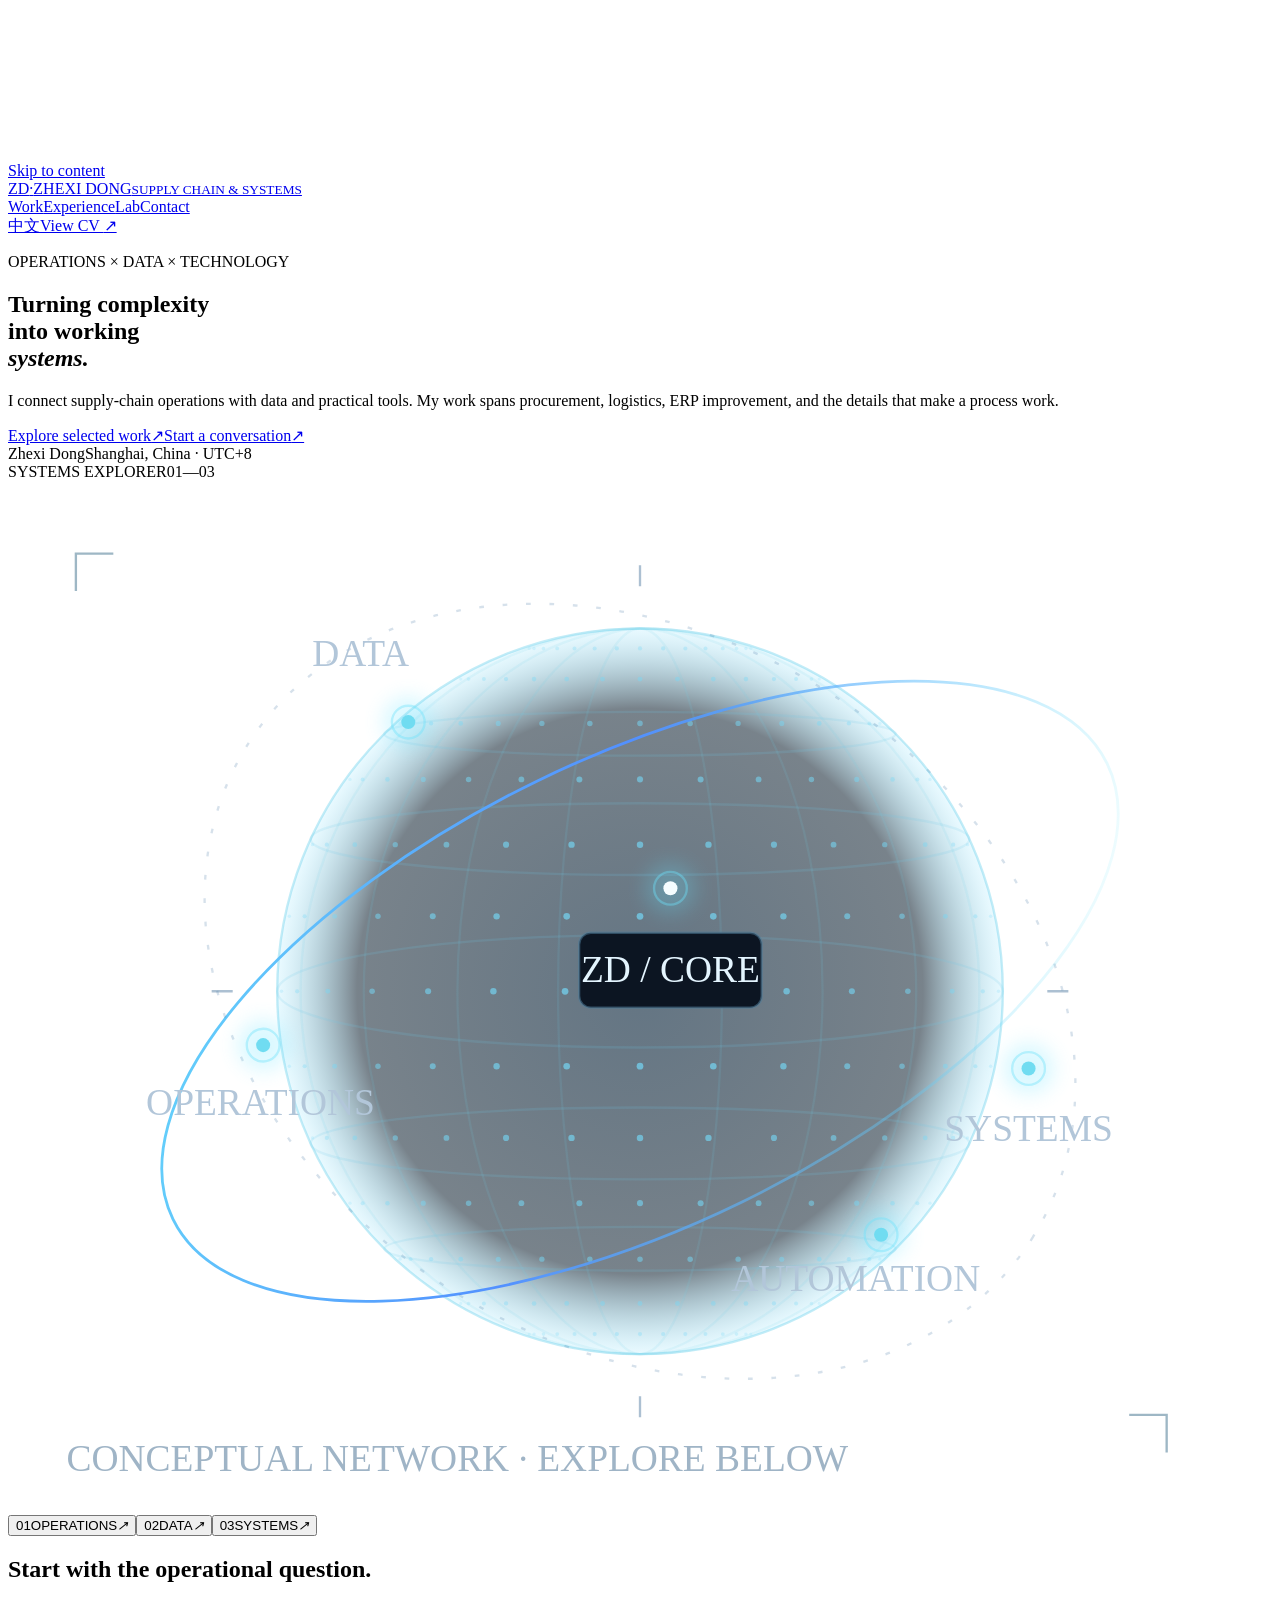
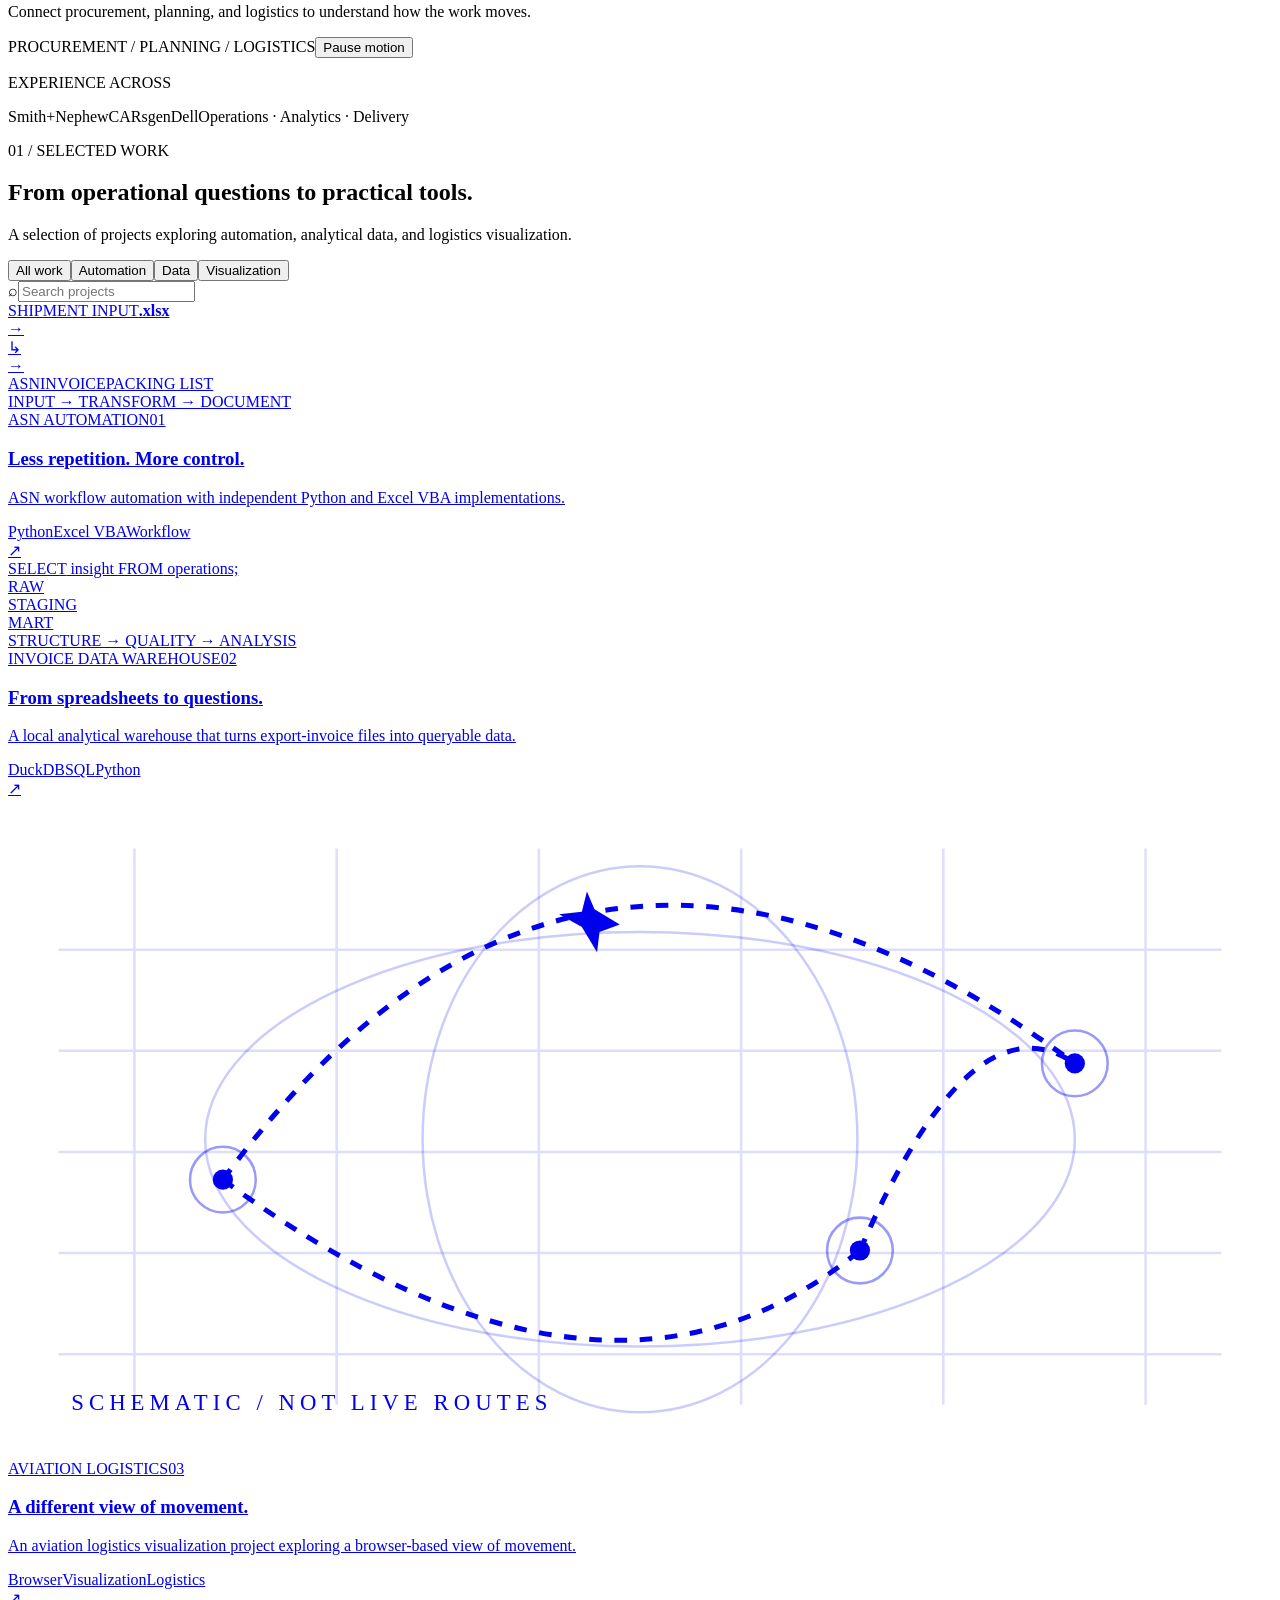
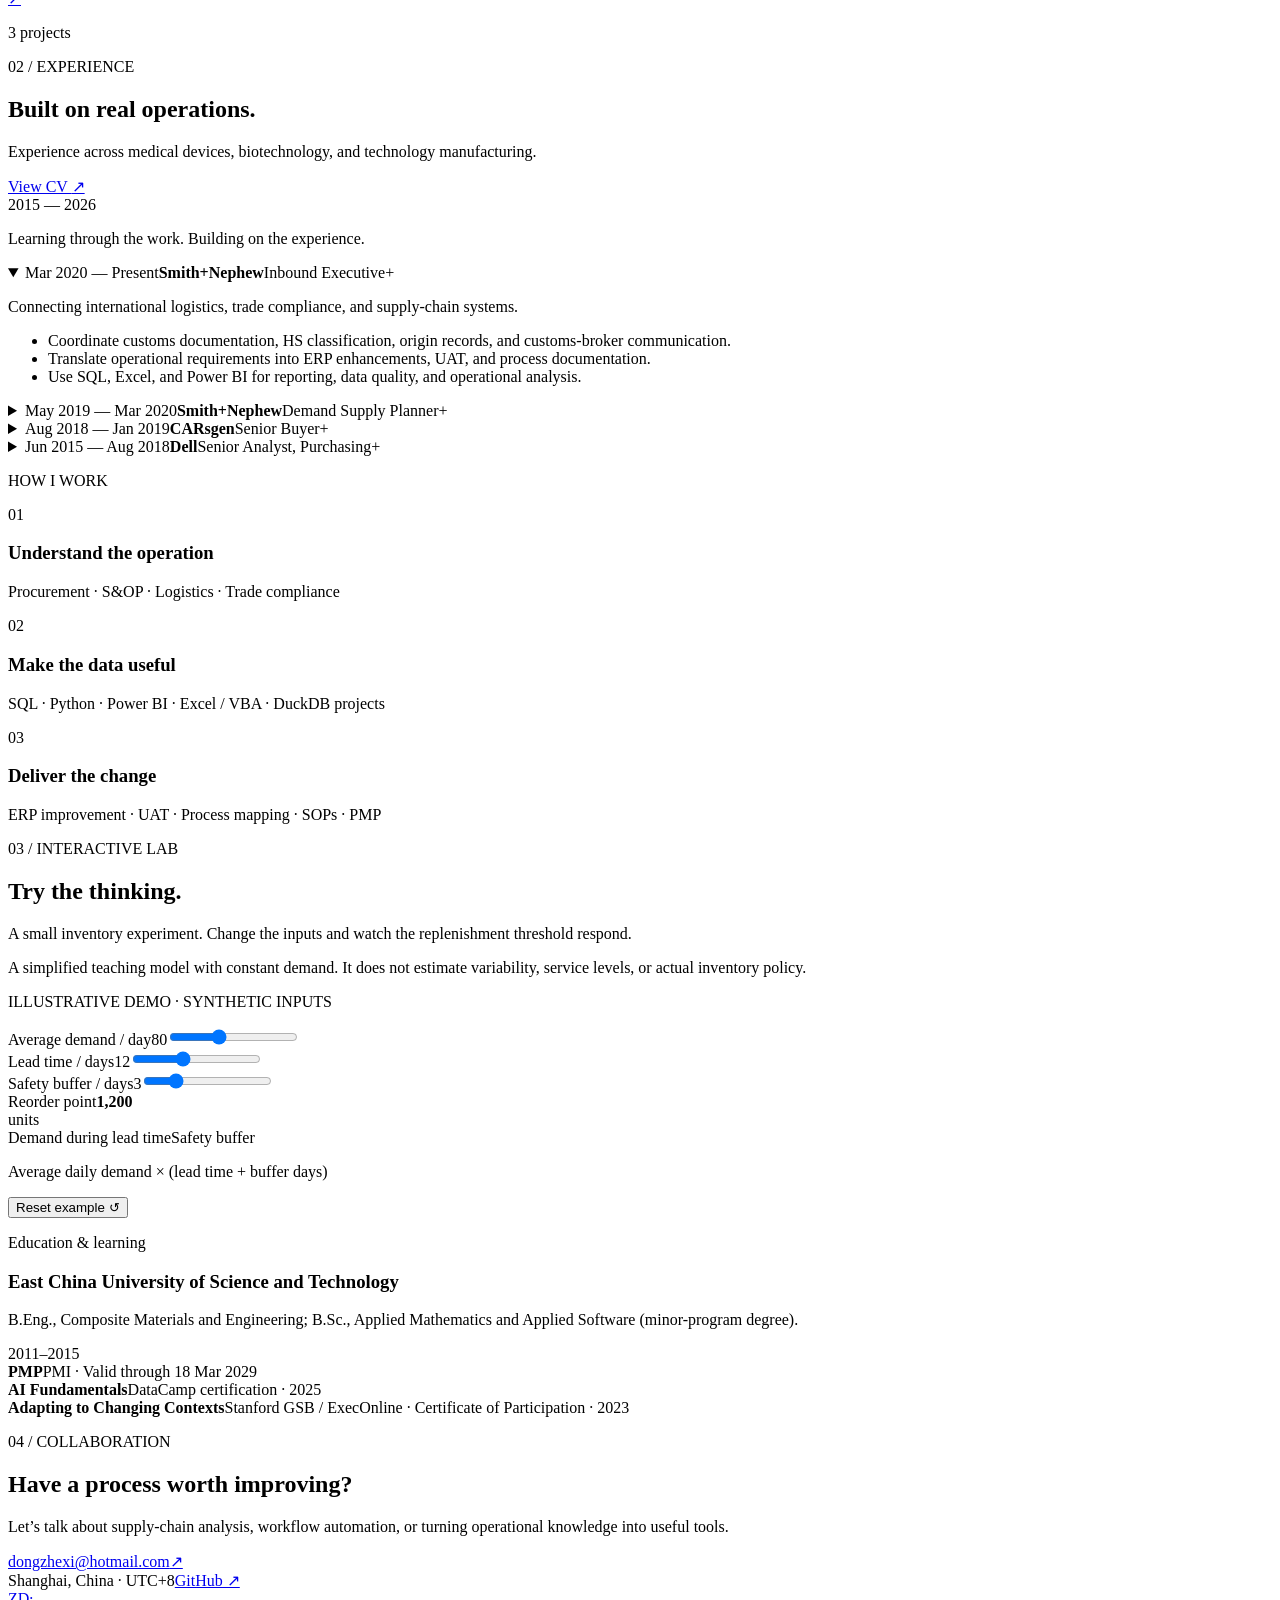
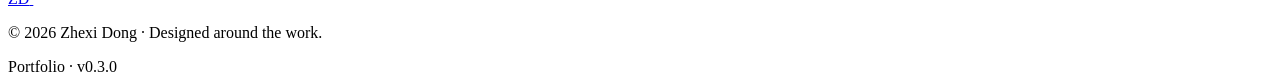
==== commit 0cee378a: "Publish compiled portfolio 0.3.0" ====
--- a/en/index.html
+++ b/en/index.html
@@ -1,4 +1,19 @@
-<!DOCTYPE html><html lang="en"><head><meta charset="UTF-8"><meta name="viewport" content="width=device-width, initial-scale=1"><title>Zhexi Dong — Supply Chain, Data &amp; Systems</title><meta name="description" content="I connect supply-chain operations with data and practical tools. My work spans procurement, logistics, ERP improvement, and the details that make a process work."><meta name="robots" content="index, follow"><link rel="icon" type="image/svg+xml" href="/APP-personal-portfolio-publish-web/favicon.svg"><link rel="alternate" hreflang="en" href="/APP-personal-portfolio-publish-web/en/"><link rel="alternate" hreflang="zh-CN" href="/APP-personal-portfolio-publish-web/zh/"><meta name="theme-color" content="#070c14"><link rel="stylesheet" href="/APP-personal-portfolio-publish-web/_astro/Layout.syF9aQuR.css"></head><body><div class="reading-progress" aria-hidden="true"><span></span></div><a class="skip-link" href="#main">Skip to content</a><header class="site-header wrap"><a class="brand" href="/APP-personal-portfolio-publish-web/en/" aria-label="Zhexi Dong home"><span class="brand-mark">ZD<span>·</span></span><span>ZHEXI DONG<small>SUPPLY CHAIN & SYSTEMS</small></span></a><nav aria-label="Main navigation"><a href="/APP-personal-portfolio-publish-web/en/#work">Work</a><a href="/APP-personal-portfolio-publish-web/en/#experience">Experience</a><a href="/APP-personal-portfolio-publish-web/en/#lab">Lab</a><a href="/APP-personal-portfolio-publish-web/en/#contact">Contact</a></nav><div class="header-actions"><a class="language" href="/APP-personal-portfolio-publish-web/zh/" lang="zh" aria-label="Switch to Chinese">中文</a><a class="button small" href="/APP-personal-portfolio-publish-web/en/cv/">View CV <span aria-hidden="true">↗</span></a></div></header><main id="main"><section class="hero wrap"><div class="hero-copy"><p class="eyebrow"><span class="blue-dot"></span>OPERATIONS × DATA × TECHNOLOGY</p><h1>Turning complexity<br>into working<br><em>systems.</em></h1><p class="hero-description">I connect supply-chain operations with data and practical tools. My work spans procurement, logistics, ERP improvement, and the details that make a process work.</p><div class="hero-actions"><a class="button" href="#work">Explore selected work<span aria-hidden="true">↗</span></a><a class="text-link" href="mailto:dongzhexi@hotmail.com">Start a conversation<span aria-hidden="true">↗</span></a></div><div class="hero-meta"><span class="name-label">Zhexi Dong</span><span>Shanghai, China · UTC+8</span></div></div><div class="system-explorer" data-focus="operations" data-paused="true"><div class="explorer-topline"><span><i></i>SYSTEMS EXPLORER</span><span>01—03</span></div><div class="network-stage"><div class="network-halo" aria-hidden="true"></div><svg class="network-svg" viewBox="0 0 540 440" fill="none" role="img" aria-label="Conceptual network connecting operations, data, and systems; select a focus below"><defs><radialGradient id="globe-fill"><stop offset="0" stop-color="#102b41" stop-opacity=".65"></stop><stop offset=".78" stop-color="#0a1d2c" stop-opacity=".55"></stop><stop offset="1" stop-color="#59d7ff" stop-opacity=".13"></stop></radialGradient><linearGradient id="orbit-line" x1="70" y1="80" x2="400" y2="350" gradientUnits="userSpaceOnUse"><stop stop-color="#69e4f9"></stop><stop offset=".5" stop-color="#5290ff"></stop><stop offset="1" stop-color="#69e4f9" stop-opacity=".12"></stop></linearGradient><filter id="node-glow" x="-150%" y="-150%" width="400%" height="400%"><feGaussianBlur stdDeviation="4"></feGaussianBlur></filter></defs><g class="globe-grid"><circle cx="270" cy="218" r="155" fill="url(#globe-fill)" stroke="#55c8e8" stroke-opacity=".35"></circle><ellipse cx="270" cy="218" rx="35" ry="155" stroke="#69c9e6" stroke-opacity=".12"></ellipse><ellipse cx="270" cy="218" rx="78" ry="155" stroke="#69c9e6" stroke-opacity=".12"></ellipse><ellipse cx="270" cy="218" rx="118" ry="155" stroke="#69c9e6" stroke-opacity=".12"></ellipse><ellipse cx="270" cy="218" rx="145" ry="155" stroke="#69c9e6" stroke-opacity=".12"></ellipse><ellipse cx="270" cy="108" rx="109.20164833920778" ry="9.333333333333332" stroke="#69c9e6" stroke-opacity=".16"></ellipse><ellipse cx="270" cy="153" rx="140.71247279470288" ry="15.333333333333332" stroke="#69c9e6" stroke-opacity=".16"></ellipse><ellipse cx="270" cy="218" rx="155" ry="24" stroke="#69c9e6" stroke-opacity=".16"></ellipse><ellipse cx="270" cy="283" rx="140.71247279470288" ry="15.333333333333332" stroke="#69c9e6" stroke-opacity=".16"></ellipse><ellipse cx="270" cy="328" rx="109.20164833920778" ry="9.333333333333332" stroke="#69c9e6" stroke-opacity=".16"></ellipse><circle cx="222.6720782901959" cy="71.53729649054637" r="0.6758408572364819" fill="#75d9f8" opacity="0.1677655893500813"></circle><circle cx="224.74053557347958" cy="71.53729649054637" r="0.726393202250021" fill="#75d9f8" opacity="0.20252032654688945"></circle><circle cx="228.7870486312081" cy="71.53729649054637" r="0.773606797749979" fill="#75d9f8" opacity="0.23497967345311055"></circle><circle cx="234.63476542543484" cy="71.53729649054637" r="0.8154181830570404" fill="#75d9f8" opacity="0.26372500085171524"></circle><circle cx="242.0281126717936" cy="71.53729649054637" r="0.8500000000000001" fill="#75d9f8" opacity="0.28750000000000003"></circle><circle cx="250.64396561840232" cy="71.53729649054637" r="0.875840857236482" fill="#75d9f8" opacity="0.3052655893500813"></circle><circle cx="260.1057701480447" cy="71.53729649054637" r="0.8918113853070615" fill="#75d9f8" opacity="0.3162453273986047"></circle><circle cx="270" cy="71.53729649054637" r="0.897213595499958" fill="#75d9f8" opacity="0.3199593469062211"></circle><circle cx="279.8942298519553" cy="71.53729649054637" r="0.8918113853070615" fill="#75d9f8" opacity="0.3162453273986047"></circle><circle cx="289.3560343815977" cy="71.53729649054637" r="0.875840857236482" fill="#75d9f8" opacity="0.3052655893500813"></circle><circle cx="297.9718873282064" cy="71.53729649054637" r="0.8500000000000001" fill="#75d9f8" opacity="0.28750000000000003"></circle><circle cx="305.3652345745652" cy="71.53729649054637" r="0.8154181830570404" fill="#75d9f8" opacity="0.26372500085171524"></circle><circle cx="311.2129513687919" cy="71.53729649054637" r="0.773606797749979" fill="#75d9f8" opacity="0.23497967345311055"></circle><circle cx="315.2594644265204" cy="71.53729649054637" r="0.726393202250021" fill="#75d9f8" opacity="0.20252032654688945"></circle><circle cx="317.32792170980406" cy="71.53729649054637" r="0.6758408572364819" fill="#75d9f8" opacity="0.1677655893500813"></circle><circle cx="193.42181405664294" cy="84.63208781719646" r="0.6918113853070614" fill="#75d9f8" opacity="0.17874532739860471"></circle><circle cx="196.76864824527317" cy="84.63208781719646" r="0.773606797749979" fill="#75d9f8" opacity="0.23497967345311055"></circle><circle cx="203.3160439085982" cy="84.63208781719646" r="0.8500000000000001" fill="#75d9f8" opacity="0.2875000000000001"></circle><circle cx="212.77784843824062" cy="84.63208781719646" r="0.9176522425435434" fill="#75d9f8" opacity="0.33401091674868605"></circle><circle cx="224.74053557347958" cy="84.63208781719646" r="0.9736067977499792" fill="#75d9f8" opacity="0.3724796734531106"></circle><circle cx="238.6812784831634" cy="84.63208781719646" r="1.0154181830570406" fill="#75d9f8" opacity="0.4012250008517153"></circle><circle cx="253.99079980703254" cy="84.63208781719646" r="1.0412590402935225" fill="#75d9f8" opacity="0.41899059020179663"></circle><circle cx="270" cy="84.63208781719646" r="1.0500000000000003" fill="#75d9f8" opacity="0.42500000000000004"></circle><circle cx="286.00920019296746" cy="84.63208781719646" r="1.0412590402935225" fill="#75d9f8" opacity="0.41899059020179663"></circle><circle cx="301.3187215168366" cy="84.63208781719646" r="1.0154181830570406" fill="#75d9f8" opacity="0.4012250008517153"></circle><circle cx="315.2594644265204" cy="84.63208781719646" r="0.9736067977499792" fill="#75d9f8" opacity="0.3724796734531106"></circle><circle cx="327.22215156175935" cy="84.63208781719646" r="0.9176522425435434" fill="#75d9f8" opacity="0.33401091674868605"></circle><circle cx="336.6839560914018" cy="84.63208781719646" r="0.8500000000000001" fill="#75d9f8" opacity="0.2875000000000001"></circle><circle cx="343.2313517547268" cy="84.63208781719646" r="0.773606797749979" fill="#75d9f8" opacity="0.23497967345311055"></circle><circle cx="346.5781859433571" cy="84.63208781719646" r="0.6918113853070614" fill="#75d9f8" opacity="0.17874532739860471"></circle><circle cx="167.51838401172023" cy="103.55569687648129" r="0.7059545552064357" fill="#75d9f8" opacity="0.18846875670442453"></circle><circle cx="171.9973223917616" cy="103.55569687648129" r="0.8154181830570404" fill="#75d9f8" opacity="0.26372500085171524"></circle><circle cx="180.7594480523057" cy="103.55569687648129" r="0.9176522425435434" fill="#75d9f8" opacity="0.33401091674868605"></circle><circle cx="193.42181405664294" cy="103.55569687648129" r="1.0081886146929386" fill="#75d9f8" opacity="0.39625467260139535"></circle><circle cx="209.43101424961043" cy="103.55569687648129" r="1.0830704256005839" fill="#75d9f8" opacity="0.4477359176004013"></circle><circle cx="228.0873697621098" cy="103.55569687648129" r="1.1390249808070194" fill="#75d9f8" opacity="0.48620467430482583"></circle><circle cx="248.57550833511866" cy="103.55569687648129" r="1.173606797749979" fill="#75d9f8" opacity="0.5099796734531106"></circle><circle cx="270" cy="103.55569687648129" r="1.1853044850870866" fill="#75d9f8" opacity="0.5180218334973721"></circle><circle cx="291.4244916648813" cy="103.55569687648129" r="1.173606797749979" fill="#75d9f8" opacity="0.5099796734531106"></circle><circle cx="311.9126302378902" cy="103.55569687648129" r="1.1390249808070194" fill="#75d9f8" opacity="0.48620467430482583"></circle><circle cx="330.5689857503896" cy="103.55569687648129" r="1.0830704256005839" fill="#75d9f8" opacity="0.4477359176004013"></circle><circle cx="346.5781859433571" cy="103.55569687648129" r="1.0081886146929386" fill="#75d9f8" opacity="0.39625467260139535"></circle><circle cx="359.2405519476943" cy="103.55569687648129" r="0.9176522425435434" fill="#75d9f8" opacity="0.33401091674868605"></circle><circle cx="368.0026776082384" cy="103.55569687648129" r="0.8154181830570404" fill="#75d9f8" opacity="0.26372500085171524"></circle><circle cx="372.48161598827977" cy="103.55569687648129" r="0.7059545552064357" fill="#75d9f8" opacity="0.18846875670442453"></circle><circle cx="146.09389234683886" cy="127.48107114695914" r="0.7176522425435433" fill="#75d9f8" opacity="0.196510916748686"></circle><circle cx="151.50918381875275" cy="127.48107114695914" r="0.8500000000000001" fill="#75d9f8" opacity="0.28750000000000003"></circle><circle cx="162.10309253980634" cy="127.48107114695914" r="0.9736067977499792" fill="#75d9f8" opacity="0.3724796734531106"></circle><circle cx="177.41261386367546" cy="127.48107114695914" r="1.0830704256005839" fill="#75d9f8" opacity="0.4477359176004013"></circle><circle cx="196.76864824527317" cy="127.48107114695914" r="1.173606797749979" fill="#75d9f8" opacity="0.5099796734531106"></circle><circle cx="219.32524410156572" cy="127.48107114695914" r="1.2412590402935222" fill="#75d9f8" opacity="0.5564905902017966"></circle><circle cx="244.09656995507726" cy="127.48107114695914" r="1.2830704256005836" fill="#75d9f8" opacity="0.5852359176004013"></circle><circle cx="270" cy="127.48107114695914" r="1.297213595499958" fill="#75d9f8" opacity="0.5949593469062211"></circle><circle cx="295.90343004492274" cy="127.48107114695914" r="1.2830704256005836" fill="#75d9f8" opacity="0.5852359176004013"></circle><circle cx="320.6747558984343" cy="127.48107114695914" r="1.2412590402935222" fill="#75d9f8" opacity="0.5564905902017966"></circle><circle cx="343.2313517547268" cy="127.48107114695914" r="1.173606797749979" fill="#75d9f8" opacity="0.5099796734531106"></circle><circle cx="362.58738613632454" cy="127.48107114695914" r="1.0830704256005839" fill="#75d9f8" opacity="0.4477359176004013"></circle><circle cx="377.8969074601937" cy="127.48107114695914" r="0.9736067977499792" fill="#75d9f8" opacity="0.3724796734531106"></circle><circle cx="388.4908161812473" cy="127.48107114695914" r="0.8500000000000001" fill="#75d9f8" opacity="0.28750000000000003"></circle><circle cx="393.90610765316114" cy="127.48107114695914" r="0.7176522425435433" fill="#75d9f8" opacity="0.196510916748686"></circle><circle cx="130.0846921538714" cy="155.3625569663268" r="0.726393202250021" fill="#75d9f8" opacity="0.20252032654688945"></circle><circle cx="136.1996624948836" cy="155.3625569663268" r="0.875840857236482" fill="#75d9f8" opacity="0.3052655893500813"></circle><circle cx="148.16234963012252" cy="155.3625569663268" r="1.0154181830570406" fill="#75d9f8" opacity="0.4012250008517153"></circle><circle cx="165.44992672843654" cy="155.3625569663268" r="1.1390249808070194" fill="#75d9f8" opacity="0.48620467430482583"></circle><circle cx="187.30684371563075" cy="155.3625569663268" r="1.2412590402935222" fill="#75d9f8" opacity="0.5564905902017966"></circle><circle cx="212.77784843824065" cy="155.3625569663268" r="1.3176522425435433" fill="#75d9f8" opacity="0.609010916748686"></circle><circle cx="240.74973576644703" cy="155.3625569663268" r="1.3648658380435013" fill="#75d9f8" opacity="0.6414702636549071"></circle><circle cx="270" cy="155.3625569663268" r="1.3808363661140808" fill="#75d9f8" opacity="0.6524500017034306"></circle><circle cx="299.25026423355297" cy="155.3625569663268" r="1.3648658380435013" fill="#75d9f8" opacity="0.6414702636549071"></circle><circle cx="327.22215156175935" cy="155.3625569663268" r="1.3176522425435433" fill="#75d9f8" opacity="0.609010916748686"></circle><circle cx="352.69315628436925" cy="155.3625569663268" r="1.2412590402935222" fill="#75d9f8" opacity="0.5564905902017966"></circle><circle cx="374.55007327156346" cy="155.3625569663268" r="1.1390249808070194" fill="#75d9f8" opacity="0.48620467430482583"></circle><circle cx="391.83765036987745" cy="155.3625569663268" r="1.0154181830570406" fill="#75d9f8" opacity="0.4012250008517153"></circle><circle cx="403.80033750511643" cy="155.3625569663268" r="0.875840857236482" fill="#75d9f8" opacity="0.3052655893500813"></circle><circle cx="409.9153078461286" cy="155.3625569663268" r="0.726393202250021" fill="#75d9f8" opacity="0.20252032654688945"></circle><circle cx="120.19046230191611" cy="185.98159961406506" r="0.7317954124429176" fill="#75d9f8" opacity="0.20623434605450583"></circle><circle cx="126.73785796524118" cy="185.98159961406506" r="0.8918113853070615" fill="#75d9f8" opacity="0.3162453273986047"></circle><circle cx="139.54649668351382" cy="185.98159961406506" r="1.0412590402935225" fill="#75d9f8" opacity="0.41899059020179663"></circle><circle cx="158.05657948207778" cy="185.98159961406506" r="1.173606797749979" fill="#75d9f8" opacity="0.5099796734531106"></circle><circle cx="181.45912692140402" cy="185.98159961406506" r="1.2830704256005836" fill="#75d9f8" opacity="0.5852359176004013"></circle><circle cx="208.73133538051212" cy="185.98159961406506" r="1.3648658380435013" fill="#75d9f8" opacity="0.6414702636549071"></circle><circle cx="238.6812784831634" cy="185.98159961406506" r="1.4154181830570405" fill="#75d9f8" opacity="0.6762250008517154"></circle><circle cx="270" cy="185.98159961406506" r="1.4325180805870446" fill="#75d9f8" opacity="0.6879811804035932"></circle><circle cx="301.3187215168366" cy="185.98159961406506" r="1.4154181830570405" fill="#75d9f8" opacity="0.6762250008517154"></circle><circle cx="331.2686646194879" cy="185.98159961406506" r="1.3648658380435013" fill="#75d9f8" opacity="0.6414702636549071"></circle><circle cx="358.54087307859595" cy="185.98159961406506" r="1.2830704256005836" fill="#75d9f8" opacity="0.5852359176004013"></circle><circle cx="381.9434205179222" cy="185.98159961406506" r="1.173606797749979" fill="#75d9f8" opacity="0.5099796734531106"></circle><circle cx="400.45350331648615" cy="185.98159961406506" r="1.0412590402935225" fill="#75d9f8" opacity="0.41899059020179663"></circle><circle cx="413.2621420347588" cy="185.98159961406506" r="0.8918113853070615" fill="#75d9f8" opacity="0.3162453273986047"></circle><circle cx="419.8095376980839" cy="185.98159961406506" r="0.7317954124429176" fill="#75d9f8" opacity="0.20623434605450583"></circle><circle cx="116.84362811328592" cy="218" r="0.7336227706141227" fill="#75d9f8" opacity="0.2074906547972094"></circle><circle cx="123.53729649054637" cy="218" r="0.897213595499958" fill="#75d9f8" opacity="0.3199593469062211"></circle><circle cx="136.63208781719646" cy="218" r="1.0500000000000003" fill="#75d9f8" opacity="0.42500000000000004"></circle><circle cx="155.5556968764813" cy="218" r="1.1853044850870866" fill="#75d9f8" opacity="0.5180218334973721"></circle><circle cx="179.48107114695915" cy="218" r="1.297213595499958" fill="#75d9f8" opacity="0.5949593469062211"></circle><circle cx="207.3625569663268" cy="218" r="1.3808363661140808" fill="#75d9f8" opacity="0.6524500017034306"></circle><circle cx="237.98159961406506" cy="218" r="1.4325180805870446" fill="#75d9f8" opacity="0.6879811804035932"></circle><circle cx="270" cy="218" r="1.4500000000000002" fill="#75d9f8" opacity="0.7000000000000001"></circle><circle cx="302.0184003859349" cy="218" r="1.4325180805870446" fill="#75d9f8" opacity="0.6879811804035932"></circle><circle cx="332.6374430336732" cy="218" r="1.3808363661140808" fill="#75d9f8" opacity="0.6524500017034306"></circle><circle cx="360.51892885304085" cy="218" r="1.297213595499958" fill="#75d9f8" opacity="0.5949593469062211"></circle><circle cx="384.4443031235187" cy="218" r="1.1853044850870866" fill="#75d9f8" opacity="0.5180218334973721"></circle><circle cx="403.36791218280354" cy="218" r="1.0500000000000003" fill="#75d9f8" opacity="0.42500000000000004"></circle><circle cx="416.4627035094536" cy="218" r="0.897213595499958" fill="#75d9f8" opacity="0.3199593469062211"></circle><circle cx="423.15637188671406" cy="218" r="0.7336227706141227" fill="#75d9f8" opacity="0.2074906547972094"></circle><circle cx="120.19046230191611" cy="250.01840038593494" r="0.7317954124429176" fill="#75d9f8" opacity="0.20623434605450583"></circle><circle cx="126.73785796524118" cy="250.01840038593494" r="0.8918113853070615" fill="#75d9f8" opacity="0.3162453273986047"></circle><circle cx="139.54649668351382" cy="250.01840038593494" r="1.0412590402935225" fill="#75d9f8" opacity="0.41899059020179663"></circle><circle cx="158.05657948207778" cy="250.01840038593494" r="1.173606797749979" fill="#75d9f8" opacity="0.5099796734531106"></circle><circle cx="181.45912692140402" cy="250.01840038593494" r="1.2830704256005836" fill="#75d9f8" opacity="0.5852359176004013"></circle><circle cx="208.73133538051212" cy="250.01840038593494" r="1.3648658380435013" fill="#75d9f8" opacity="0.6414702636549071"></circle><circle cx="238.6812784831634" cy="250.01840038593494" r="1.4154181830570405" fill="#75d9f8" opacity="0.6762250008517154"></circle><circle cx="270" cy="250.01840038593494" r="1.4325180805870446" fill="#75d9f8" opacity="0.6879811804035932"></circle><circle cx="301.3187215168366" cy="250.01840038593494" r="1.4154181830570405" fill="#75d9f8" opacity="0.6762250008517154"></circle><circle cx="331.2686646194879" cy="250.01840038593494" r="1.3648658380435013" fill="#75d9f8" opacity="0.6414702636549071"></circle><circle cx="358.54087307859595" cy="250.01840038593494" r="1.2830704256005836" fill="#75d9f8" opacity="0.5852359176004013"></circle><circle cx="381.9434205179222" cy="250.01840038593494" r="1.173606797749979" fill="#75d9f8" opacity="0.5099796734531106"></circle><circle cx="400.45350331648615" cy="250.01840038593494" r="1.0412590402935225" fill="#75d9f8" opacity="0.41899059020179663"></circle><circle cx="413.2621420347588" cy="250.01840038593494" r="0.8918113853070615" fill="#75d9f8" opacity="0.3162453273986047"></circle><circle cx="419.8095376980839" cy="250.01840038593494" r="0.7317954124429176" fill="#75d9f8" opacity="0.20623434605450583"></circle><circle cx="130.0846921538714" cy="280.6374430336732" r="0.726393202250021" fill="#75d9f8" opacity="0.20252032654688945"></circle><circle cx="136.1996624948836" cy="280.6374430336732" r="0.875840857236482" fill="#75d9f8" opacity="0.3052655893500813"></circle><circle cx="148.16234963012252" cy="280.6374430336732" r="1.0154181830570406" fill="#75d9f8" opacity="0.4012250008517153"></circle><circle cx="165.44992672843654" cy="280.6374430336732" r="1.1390249808070194" fill="#75d9f8" opacity="0.48620467430482583"></circle><circle cx="187.30684371563075" cy="280.6374430336732" r="1.2412590402935222" fill="#75d9f8" opacity="0.5564905902017966"></circle><circle cx="212.77784843824065" cy="280.6374430336732" r="1.3176522425435433" fill="#75d9f8" opacity="0.609010916748686"></circle><circle cx="240.74973576644703" cy="280.6374430336732" r="1.3648658380435013" fill="#75d9f8" opacity="0.6414702636549071"></circle><circle cx="270" cy="280.6374430336732" r="1.3808363661140808" fill="#75d9f8" opacity="0.6524500017034306"></circle><circle cx="299.25026423355297" cy="280.6374430336732" r="1.3648658380435013" fill="#75d9f8" opacity="0.6414702636549071"></circle><circle cx="327.22215156175935" cy="280.6374430336732" r="1.3176522425435433" fill="#75d9f8" opacity="0.609010916748686"></circle><circle cx="352.69315628436925" cy="280.6374430336732" r="1.2412590402935222" fill="#75d9f8" opacity="0.5564905902017966"></circle><circle cx="374.55007327156346" cy="280.6374430336732" r="1.1390249808070194" fill="#75d9f8" opacity="0.48620467430482583"></circle><circle cx="391.83765036987745" cy="280.6374430336732" r="1.0154181830570406" fill="#75d9f8" opacity="0.4012250008517153"></circle><circle cx="403.80033750511643" cy="280.6374430336732" r="0.875840857236482" fill="#75d9f8" opacity="0.3052655893500813"></circle><circle cx="409.9153078461286" cy="280.6374430336732" r="0.726393202250021" fill="#75d9f8" opacity="0.20252032654688945"></circle><circle cx="146.09389234683886" cy="308.51892885304085" r="0.7176522425435433" fill="#75d9f8" opacity="0.196510916748686"></circle><circle cx="151.50918381875275" cy="308.51892885304085" r="0.8500000000000001" fill="#75d9f8" opacity="0.28750000000000003"></circle><circle cx="162.10309253980634" cy="308.51892885304085" r="0.9736067977499792" fill="#75d9f8" opacity="0.3724796734531106"></circle><circle cx="177.41261386367546" cy="308.51892885304085" r="1.0830704256005839" fill="#75d9f8" opacity="0.4477359176004013"></circle><circle cx="196.76864824527317" cy="308.51892885304085" r="1.173606797749979" fill="#75d9f8" opacity="0.5099796734531106"></circle><circle cx="219.32524410156572" cy="308.51892885304085" r="1.2412590402935222" fill="#75d9f8" opacity="0.5564905902017966"></circle><circle cx="244.09656995507726" cy="308.51892885304085" r="1.2830704256005836" fill="#75d9f8" opacity="0.5852359176004013"></circle><circle cx="270" cy="308.51892885304085" r="1.297213595499958" fill="#75d9f8" opacity="0.5949593469062211"></circle><circle cx="295.90343004492274" cy="308.51892885304085" r="1.2830704256005836" fill="#75d9f8" opacity="0.5852359176004013"></circle><circle cx="320.6747558984343" cy="308.51892885304085" r="1.2412590402935222" fill="#75d9f8" opacity="0.5564905902017966"></circle><circle cx="343.2313517547268" cy="308.51892885304085" r="1.173606797749979" fill="#75d9f8" opacity="0.5099796734531106"></circle><circle cx="362.58738613632454" cy="308.51892885304085" r="1.0830704256005839" fill="#75d9f8" opacity="0.4477359176004013"></circle><circle cx="377.8969074601937" cy="308.51892885304085" r="0.9736067977499792" fill="#75d9f8" opacity="0.3724796734531106"></circle><circle cx="388.4908161812473" cy="308.51892885304085" r="0.8500000000000001" fill="#75d9f8" opacity="0.28750000000000003"></circle><circle cx="393.90610765316114" cy="308.51892885304085" r="0.7176522425435433" fill="#75d9f8" opacity="0.196510916748686"></circle><circle cx="167.51838401172023" cy="332.4443031235187" r="0.7059545552064357" fill="#75d9f8" opacity="0.18846875670442453"></circle><circle cx="171.9973223917616" cy="332.4443031235187" r="0.8154181830570404" fill="#75d9f8" opacity="0.26372500085171524"></circle><circle cx="180.7594480523057" cy="332.4443031235187" r="0.9176522425435434" fill="#75d9f8" opacity="0.33401091674868605"></circle><circle cx="193.42181405664294" cy="332.4443031235187" r="1.0081886146929386" fill="#75d9f8" opacity="0.39625467260139535"></circle><circle cx="209.43101424961043" cy="332.4443031235187" r="1.0830704256005839" fill="#75d9f8" opacity="0.4477359176004013"></circle><circle cx="228.0873697621098" cy="332.4443031235187" r="1.1390249808070194" fill="#75d9f8" opacity="0.48620467430482583"></circle><circle cx="248.57550833511866" cy="332.4443031235187" r="1.173606797749979" fill="#75d9f8" opacity="0.5099796734531106"></circle><circle cx="270" cy="332.4443031235187" r="1.1853044850870866" fill="#75d9f8" opacity="0.5180218334973721"></circle><circle cx="291.4244916648813" cy="332.4443031235187" r="1.173606797749979" fill="#75d9f8" opacity="0.5099796734531106"></circle><circle cx="311.9126302378902" cy="332.4443031235187" r="1.1390249808070194" fill="#75d9f8" opacity="0.48620467430482583"></circle><circle cx="330.5689857503896" cy="332.4443031235187" r="1.0830704256005839" fill="#75d9f8" opacity="0.4477359176004013"></circle><circle cx="346.5781859433571" cy="332.4443031235187" r="1.0081886146929386" fill="#75d9f8" opacity="0.39625467260139535"></circle><circle cx="359.2405519476943" cy="332.4443031235187" r="0.9176522425435434" fill="#75d9f8" opacity="0.33401091674868605"></circle><circle cx="368.0026776082384" cy="332.4443031235187" r="0.8154181830570404" fill="#75d9f8" opacity="0.26372500085171524"></circle><circle cx="372.48161598827977" cy="332.4443031235187" r="0.7059545552064357" fill="#75d9f8" opacity="0.18846875670442453"></circle><circle cx="193.42181405664294" cy="351.36791218280354" r="0.6918113853070614" fill="#75d9f8" opacity="0.17874532739860471"></circle><circle cx="196.76864824527317" cy="351.36791218280354" r="0.773606797749979" fill="#75d9f8" opacity="0.23497967345311055"></circle><circle cx="203.3160439085982" cy="351.36791218280354" r="0.8500000000000001" fill="#75d9f8" opacity="0.2875000000000001"></circle><circle cx="212.77784843824062" cy="351.36791218280354" r="0.9176522425435434" fill="#75d9f8" opacity="0.33401091674868605"></circle><circle cx="224.74053557347958" cy="351.36791218280354" r="0.9736067977499792" fill="#75d9f8" opacity="0.3724796734531106"></circle><circle cx="238.6812784831634" cy="351.36791218280354" r="1.0154181830570406" fill="#75d9f8" opacity="0.4012250008517153"></circle><circle cx="253.99079980703254" cy="351.36791218280354" r="1.0412590402935225" fill="#75d9f8" opacity="0.41899059020179663"></circle><circle cx="270" cy="351.36791218280354" r="1.0500000000000003" fill="#75d9f8" opacity="0.42500000000000004"></circle><circle cx="286.00920019296746" cy="351.36791218280354" r="1.0412590402935225" fill="#75d9f8" opacity="0.41899059020179663"></circle><circle cx="301.3187215168366" cy="351.36791218280354" r="1.0154181830570406" fill="#75d9f8" opacity="0.4012250008517153"></circle><circle cx="315.2594644265204" cy="351.36791218280354" r="0.9736067977499792" fill="#75d9f8" opacity="0.3724796734531106"></circle><circle cx="327.22215156175935" cy="351.36791218280354" r="0.9176522425435434" fill="#75d9f8" opacity="0.33401091674868605"></circle><circle cx="336.6839560914018" cy="351.36791218280354" r="0.8500000000000001" fill="#75d9f8" opacity="0.2875000000000001"></circle><circle cx="343.2313517547268" cy="351.36791218280354" r="0.773606797749979" fill="#75d9f8" opacity="0.23497967345311055"></circle><circle cx="346.5781859433571" cy="351.36791218280354" r="0.6918113853070614" fill="#75d9f8" opacity="0.17874532739860471"></circle><circle cx="222.6720782901959" cy="364.4627035094536" r="0.6758408572364819" fill="#75d9f8" opacity="0.1677655893500813"></circle><circle cx="224.74053557347958" cy="364.4627035094536" r="0.726393202250021" fill="#75d9f8" opacity="0.20252032654688945"></circle><circle cx="228.7870486312081" cy="364.4627035094536" r="0.773606797749979" fill="#75d9f8" opacity="0.23497967345311055"></circle><circle cx="234.63476542543484" cy="364.4627035094536" r="0.8154181830570404" fill="#75d9f8" opacity="0.26372500085171524"></circle><circle cx="242.0281126717936" cy="364.4627035094536" r="0.8500000000000001" fill="#75d9f8" opacity="0.28750000000000003"></circle><circle cx="250.64396561840232" cy="364.4627035094536" r="0.875840857236482" fill="#75d9f8" opacity="0.3052655893500813"></circle><circle cx="260.1057701480447" cy="364.4627035094536" r="0.8918113853070615" fill="#75d9f8" opacity="0.3162453273986047"></circle><circle cx="270" cy="364.4627035094536" r="0.897213595499958" fill="#75d9f8" opacity="0.3199593469062211"></circle><circle cx="279.8942298519553" cy="364.4627035094536" r="0.8918113853070615" fill="#75d9f8" opacity="0.3162453273986047"></circle><circle cx="289.3560343815977" cy="364.4627035094536" r="0.875840857236482" fill="#75d9f8" opacity="0.3052655893500813"></circle><circle cx="297.9718873282064" cy="364.4627035094536" r="0.8500000000000001" fill="#75d9f8" opacity="0.28750000000000003"></circle><circle cx="305.3652345745652" cy="364.4627035094536" r="0.8154181830570404" fill="#75d9f8" opacity="0.26372500085171524"></circle><circle cx="311.2129513687919" cy="364.4627035094536" r="0.773606797749979" fill="#75d9f8" opacity="0.23497967345311055"></circle><circle cx="315.2594644265204" cy="364.4627035094536" r="0.726393202250021" fill="#75d9f8" opacity="0.20252032654688945"></circle><circle cx="317.32792170980406" cy="364.4627035094536" r="0.6758408572364819" fill="#75d9f8" opacity="0.1677655893500813"></circle><path d="M270 45v-9M270 400v-9M96 218h-9M453 218h-9" stroke="#7697b4" stroke-opacity=".6"></path></g><g class="orbital-ring"><ellipse cx="270" cy="218" rx="222" ry="100" transform="rotate(-26 270 218)" stroke="url(#orbit-line)" stroke-width="1.2"></ellipse><ellipse cx="270" cy="218" rx="198" ry="151" transform="rotate(32 270 218)" stroke="#4479a5" stroke-opacity=".22" stroke-dasharray="2 8"></ellipse></g><g class="network-route route-operations"><path d="M109 241Q175 124 283 174T436 251"></path><path class="signal" d="M109 241Q175 124 283 174T436 251"></path></g><g class="network-route route-data"><path d="M171 103Q338 80 373 322T109 241"></path><path class="signal" d="M171 103Q338 80 373 322T109 241"></path></g><g class="network-route route-systems"><path d="M436 251Q319 368 283 174T171 103"></path><path class="signal" d="M436 251Q319 368 283 174T171 103"></path></g><g class="network-node"><circle cx="109" cy="241" r="11" fill="#66e3ff" opacity=".24" filter="url(#node-glow)"></circle><circle cx="109" cy="241" r="7" stroke="#6be2fa" stroke-opacity=".4"></circle><circle cx="109" cy="241" r="3" fill="#70dcf1"></circle></g><g class="network-node"><circle cx="171" cy="103" r="11" fill="#66e3ff" opacity=".24" filter="url(#node-glow)"></circle><circle cx="171" cy="103" r="7" stroke="#6be2fa" stroke-opacity=".4"></circle><circle cx="171" cy="103" r="3" fill="#70dcf1"></circle></g><g class="network-node"><circle cx="283" cy="174" r="11" fill="#66e3ff" opacity=".24" filter="url(#node-glow)"></circle><circle cx="283" cy="174" r="7" stroke="#6be2fa" stroke-opacity=".4"></circle><circle cx="283" cy="174" r="3" fill="#f5fdff"></circle></g><g class="network-node"><circle cx="436" cy="251" r="11" fill="#66e3ff" opacity=".24" filter="url(#node-glow)"></circle><circle cx="436" cy="251" r="7" stroke="#6be2fa" stroke-opacity=".4"></circle><circle cx="436" cy="251" r="3" fill="#70dcf1"></circle></g><g class="network-node"><circle cx="373" cy="322" r="11" fill="#66e3ff" opacity=".24" filter="url(#node-glow)"></circle><circle cx="373" cy="322" r="7" stroke="#6be2fa" stroke-opacity=".4"></circle><circle cx="373" cy="322" r="3" fill="#70dcf1"></circle></g><g class="network-labels" fill="#b2c6d9"><text x="59" y="271">OPERATIONS</text><text x="130" y="79">DATA</text><text x="400" y="282">SYSTEMS</text><text x="309" y="346">AUTOMATION</text></g><g class="core-label"><rect x="244" y="193" width="78" height="32" rx="5" fill="#0c1522" stroke="#4e7b98" stroke-opacity=".55"></rect><text x="283" y="214" text-anchor="middle" fill="#e4f5ff">ZD / CORE</text></g><text x="25" y="423" class="network-note" fill="#9fb4c6">CONCEPTUAL NETWORK · EXPLORE BELOW</text><path d="M479 399h16v16M45 31H29v16" stroke="#5e879e" stroke-opacity=".6"></path></svg></div><div class="explorer-modes" role="group" aria-label="Explore a technical focus"><button type="button" data-mode="operations" data-title="Start with the operational question." data-copy="Connect procurement, planning, and logistics to understand how the work moves." data-stack="PROCUREMENT / PLANNING / LOGISTICS" aria-pressed="true"><span>01</span>OPERATIONS<i aria-hidden="true">↗</i></button><button type="button" data-mode="data" data-title="Give the information a structure." data-copy="Use SQL, Python, and analytical models to make operational information useful." data-stack="SQL / PYTHON / DUCKDB / POWER BI" aria-pressed="false"><span>02</span>DATA<i aria-hidden="true">↗</i></button><button type="button" data-mode="systems" data-title="Turn the insight into a working tool." data-copy="Build repeatable workflows, test the behavior, and make the process easier to use." data-stack="AUTOMATION / ERP / UAT / WORKFLOWS" aria-pressed="false"><span>03</span>SYSTEMS<i aria-hidden="true">↗</i></button></div><div class="explorer-detail" aria-live="polite"><h2 id="focus-title">Start with the operational question.</h2><p id="focus-copy">Connect procurement, planning, and logistics to understand how the work moves.</p><div class="explorer-detail-bottom"><span id="focus-stack">PROCUREMENT / PLANNING / LOGISTICS</span><button type="button" class="motion-toggle" data-pause="Pause motion" data-play="Play motion" data-reduced="Reduced motion">Play motion</button></div></div></div><script type="module">var e=document.querySelector(`.system-explorer`);if(e){let t=[...e.querySelectorAll(`[data-mode]`)];t.forEach(n=>n.addEventListener(`click`,()=>{e.dataset.focus=n.dataset.mode,t.forEach(e=>e.setAttribute(`aria-pressed`,String(e===n))),e.querySelector(`#focus-title`).textContent=n.dataset.title,e.querySelector(`#focus-copy`).textContent=n.dataset.copy,e.querySelector(`#focus-stack`).textContent=n.dataset.stack}));let n=e.querySelector(`.motion-toggle`),r=matchMedia(`(prefers-reduced-motion: reduce)`),i=r.matches;function a(){let t=i||r.matches;e.dataset.paused=String(t),n.disabled=r.matches,n.textContent=r.matches?n.dataset.reduced:t?n.dataset.play:n.dataset.pause}n.addEventListener(`click`,()=>{i=!i,a()}),r.addEventListener(`change`,a),a(),new IntersectionObserver(([t])=>{e.dataset.visible=String(t.isIntersecting)}).observe(e)}</script></section><div class="career-strip wrap"><p>EXPERIENCE ACROSS</p><span>Smith+Nephew</span><span>CARsgen</span><span>Dell</span><span class="strip-detail">Operations · Analytics · Delivery</span></div><section id="work" class="section wrap"><div class="section-heading"><div><p class="eyebrow">01 / SELECTED WORK</p><h2>From operational questions
+<!DOCTYPE html><html lang="en"><head><meta charset="UTF-8"><meta name="viewport" content="width=device-width, initial-scale=1"><title>Zhexi Dong — Supply Chain, Data &amp; Systems</title><meta name="description" content="I connect supply-chain operations with data and practical tools. My work spans procurement, logistics, ERP improvement, and the details that make a process work."><meta name="robots" content="index, follow"><link rel="icon" type="image/svg+xml" href="/APP-personal-portfolio-publish-web/favicon.svg"><link rel="alternate" hreflang="en" href="/APP-personal-portfolio-publish-web/en/"><link rel="alternate" hreflang="zh-CN" href="/APP-personal-portfolio-publish-web/zh/"><meta name="theme-color" content="#070c14"><script>
+      // Resolve before the first paint; storage can be unavailable in private contexts.
+      let savedTheme;
+      try {
+        savedTheme = localStorage.getItem('portfolio-theme');
+      } catch {}
+      const initialTheme =
+        savedTheme === 'light' || savedTheme === 'dark'
+          ? savedTheme
+          : matchMedia('(prefers-color-scheme: dark)').matches
+            ? 'dark'
+            : 'light';
+      document.documentElement.dataset.theme = initialTheme;
+      document.querySelector('meta[name="theme-color"]').content =
+        initialTheme === 'dark' ? '#070c14' : '#f3f7fc';
+    </script><link rel="stylesheet" href="/APP-personal-portfolio-publish-web/_astro/Layout.ZgXMqOU-.css"></head><body><canvas class="particle-background" aria-hidden="true"></canvas><div class="reading-progress" aria-hidden="true"><span></span></div><a class="skip-link" href="#main">Skip to content</a><header class="site-header wrap"><a class="brand" href="/APP-personal-portfolio-publish-web/en/" aria-label="Zhexi Dong home"><span class="brand-mark">ZD<span>·</span></span><span>ZHEXI DONG<small>SUPPLY CHAIN & SYSTEMS</small></span></a><nav aria-label="Main navigation"><a href="/APP-personal-portfolio-publish-web/en/#work">Work</a><a href="/APP-personal-portfolio-publish-web/en/#experience">Experience</a><a href="/APP-personal-portfolio-publish-web/en/#lab">Lab</a><a href="/APP-personal-portfolio-publish-web/en/#contact">Contact</a></nav><div class="header-actions"><button type="button" class="theme-toggle" hidden data-light="Light" data-dark="Dark" data-to-light="Switch to light theme" data-to-dark="Switch to dark theme"><svg class="theme-sun" viewBox="0 0 24 24" fill="none" stroke="currentColor" stroke-width="1.6" aria-hidden="true"><circle cx="12" cy="12" r="4"></circle><path d="M12 2v2m0 16v2M2 12h2m16 0h2M5 5l1.5 1.5m11 11L19 19M5 19l1.5-1.5m11-11L19 5"></path></svg><svg class="theme-moon" viewBox="0 0 24 24" fill="none" stroke="currentColor" stroke-width="1.6" aria-hidden="true"><path d="M20.2 15.4A8.5 8.5 0 0 1 8.6 3.8a8.5 8.5 0 1 0 11.6 11.6Z"></path></svg><span></span></button><a class="language" href="/APP-personal-portfolio-publish-web/zh/" lang="zh" aria-label="Switch to Chinese">中文</a><a class="button small" href="/APP-personal-portfolio-publish-web/en/cv/">View CV <span aria-hidden="true">↗</span></a></div></header><main id="main"><section class="hero wrap"><div class="hero-copy"><p class="eyebrow"><span class="blue-dot"></span>OPERATIONS × DATA × TECHNOLOGY</p><h1>Turning complexity<br>into working<br><em>systems.</em></h1><p class="hero-description">I connect supply-chain operations with data and practical tools. My work spans procurement, logistics, ERP improvement, and the details that make a process work.</p><div class="hero-actions"><a class="button" href="#work">Explore selected work<span aria-hidden="true">↗</span></a><a class="text-link" href="mailto:dongzhexi@hotmail.com">Start a conversation<span aria-hidden="true">↗</span></a></div><div class="hero-meta"><span class="name-label">Zhexi Dong</span><span>Shanghai, China · UTC+8</span></div></div><div class="system-explorer" data-focus="operations" data-paused="true"><div class="explorer-topline"><span><i></i>SYSTEMS EXPLORER</span><span>01—03</span></div><div class="network-stage"><div class="network-halo" aria-hidden="true"></div><svg class="network-svg" viewBox="0 0 540 440" fill="none" role="img" aria-label="Conceptual network connecting operations, data, and systems; select a focus below"><defs><radialGradient id="globe-fill"><stop offset="0" stop-color="#102b41" stop-opacity=".65"></stop><stop offset=".78" stop-color="#0a1d2c" stop-opacity=".55"></stop><stop offset="1" stop-color="#59d7ff" stop-opacity=".13"></stop></radialGradient><linearGradient id="orbit-line" x1="70" y1="80" x2="400" y2="350" gradientUnits="userSpaceOnUse"><stop stop-color="#69e4f9"></stop><stop offset=".5" stop-color="#5290ff"></stop><stop offset="1" stop-color="#69e4f9" stop-opacity=".12"></stop></linearGradient><filter id="node-glow" x="-150%" y="-150%" width="400%" height="400%"><feGaussianBlur stdDeviation="4"></feGaussianBlur></filter></defs><g class="globe-grid"><circle cx="270" cy="218" r="155" fill="url(#globe-fill)" stroke="#55c8e8" stroke-opacity=".35"></circle><ellipse cx="270" cy="218" rx="35" ry="155" stroke="#69c9e6" stroke-opacity=".12"></ellipse><ellipse cx="270" cy="218" rx="78" ry="155" stroke="#69c9e6" stroke-opacity=".12"></ellipse><ellipse cx="270" cy="218" rx="118" ry="155" stroke="#69c9e6" stroke-opacity=".12"></ellipse><ellipse cx="270" cy="218" rx="145" ry="155" stroke="#69c9e6" stroke-opacity=".12"></ellipse><ellipse cx="270" cy="108" rx="109.20164833920778" ry="9.333333333333332" stroke="#69c9e6" stroke-opacity=".16"></ellipse><ellipse cx="270" cy="153" rx="140.71247279470288" ry="15.333333333333332" stroke="#69c9e6" stroke-opacity=".16"></ellipse><ellipse cx="270" cy="218" rx="155" ry="24" stroke="#69c9e6" stroke-opacity=".16"></ellipse><ellipse cx="270" cy="283" rx="140.71247279470288" ry="15.333333333333332" stroke="#69c9e6" stroke-opacity=".16"></ellipse><ellipse cx="270" cy="328" rx="109.20164833920778" ry="9.333333333333332" stroke="#69c9e6" stroke-opacity=".16"></ellipse><circle cx="222.6720782901959" cy="71.53729649054637" r="0.6758408572364819" fill="#75d9f8" opacity="0.1677655893500813"></circle><circle cx="224.74053557347958" cy="71.53729649054637" r="0.726393202250021" fill="#75d9f8" opacity="0.20252032654688945"></circle><circle cx="228.7870486312081" cy="71.53729649054637" r="0.773606797749979" fill="#75d9f8" opacity="0.23497967345311055"></circle><circle cx="234.63476542543484" cy="71.53729649054637" r="0.8154181830570404" fill="#75d9f8" opacity="0.26372500085171524"></circle><circle cx="242.0281126717936" cy="71.53729649054637" r="0.8500000000000001" fill="#75d9f8" opacity="0.28750000000000003"></circle><circle cx="250.64396561840232" cy="71.53729649054637" r="0.875840857236482" fill="#75d9f8" opacity="0.3052655893500813"></circle><circle cx="260.1057701480447" cy="71.53729649054637" r="0.8918113853070615" fill="#75d9f8" opacity="0.3162453273986047"></circle><circle cx="270" cy="71.53729649054637" r="0.897213595499958" fill="#75d9f8" opacity="0.3199593469062211"></circle><circle cx="279.8942298519553" cy="71.53729649054637" r="0.8918113853070615" fill="#75d9f8" opacity="0.3162453273986047"></circle><circle cx="289.3560343815977" cy="71.53729649054637" r="0.875840857236482" fill="#75d9f8" opacity="0.3052655893500813"></circle><circle cx="297.9718873282064" cy="71.53729649054637" r="0.8500000000000001" fill="#75d9f8" opacity="0.28750000000000003"></circle><circle cx="305.3652345745652" cy="71.53729649054637" r="0.8154181830570404" fill="#75d9f8" opacity="0.26372500085171524"></circle><circle cx="311.2129513687919" cy="71.53729649054637" r="0.773606797749979" fill="#75d9f8" opacity="0.23497967345311055"></circle><circle cx="315.2594644265204" cy="71.53729649054637" r="0.726393202250021" fill="#75d9f8" opacity="0.20252032654688945"></circle><circle cx="317.32792170980406" cy="71.53729649054637" r="0.6758408572364819" fill="#75d9f8" opacity="0.1677655893500813"></circle><circle cx="193.42181405664294" cy="84.63208781719646" r="0.6918113853070614" fill="#75d9f8" opacity="0.17874532739860471"></circle><circle cx="196.76864824527317" cy="84.63208781719646" r="0.773606797749979" fill="#75d9f8" opacity="0.23497967345311055"></circle><circle cx="203.3160439085982" cy="84.63208781719646" r="0.8500000000000001" fill="#75d9f8" opacity="0.2875000000000001"></circle><circle cx="212.77784843824062" cy="84.63208781719646" r="0.9176522425435434" fill="#75d9f8" opacity="0.33401091674868605"></circle><circle cx="224.74053557347958" cy="84.63208781719646" r="0.9736067977499792" fill="#75d9f8" opacity="0.3724796734531106"></circle><circle cx="238.6812784831634" cy="84.63208781719646" r="1.0154181830570406" fill="#75d9f8" opacity="0.4012250008517153"></circle><circle cx="253.99079980703254" cy="84.63208781719646" r="1.0412590402935225" fill="#75d9f8" opacity="0.41899059020179663"></circle><circle cx="270" cy="84.63208781719646" r="1.0500000000000003" fill="#75d9f8" opacity="0.42500000000000004"></circle><circle cx="286.00920019296746" cy="84.63208781719646" r="1.0412590402935225" fill="#75d9f8" opacity="0.41899059020179663"></circle><circle cx="301.3187215168366" cy="84.63208781719646" r="1.0154181830570406" fill="#75d9f8" opacity="0.4012250008517153"></circle><circle cx="315.2594644265204" cy="84.63208781719646" r="0.9736067977499792" fill="#75d9f8" opacity="0.3724796734531106"></circle><circle cx="327.22215156175935" cy="84.63208781719646" r="0.9176522425435434" fill="#75d9f8" opacity="0.33401091674868605"></circle><circle cx="336.6839560914018" cy="84.63208781719646" r="0.8500000000000001" fill="#75d9f8" opacity="0.2875000000000001"></circle><circle cx="343.2313517547268" cy="84.63208781719646" r="0.773606797749979" fill="#75d9f8" opacity="0.23497967345311055"></circle><circle cx="346.5781859433571" cy="84.63208781719646" r="0.6918113853070614" fill="#75d9f8" opacity="0.17874532739860471"></circle><circle cx="167.51838401172023" cy="103.55569687648129" r="0.7059545552064357" fill="#75d9f8" opacity="0.18846875670442453"></circle><circle cx="171.9973223917616" cy="103.55569687648129" r="0.8154181830570404" fill="#75d9f8" opacity="0.26372500085171524"></circle><circle cx="180.7594480523057" cy="103.55569687648129" r="0.9176522425435434" fill="#75d9f8" opacity="0.33401091674868605"></circle><circle cx="193.42181405664294" cy="103.55569687648129" r="1.0081886146929386" fill="#75d9f8" opacity="0.39625467260139535"></circle><circle cx="209.43101424961043" cy="103.55569687648129" r="1.0830704256005839" fill="#75d9f8" opacity="0.4477359176004013"></circle><circle cx="228.0873697621098" cy="103.55569687648129" r="1.1390249808070194" fill="#75d9f8" opacity="0.48620467430482583"></circle><circle cx="248.57550833511866" cy="103.55569687648129" r="1.173606797749979" fill="#75d9f8" opacity="0.5099796734531106"></circle><circle cx="270" cy="103.55569687648129" r="1.1853044850870866" fill="#75d9f8" opacity="0.5180218334973721"></circle><circle cx="291.4244916648813" cy="103.55569687648129" r="1.173606797749979" fill="#75d9f8" opacity="0.5099796734531106"></circle><circle cx="311.9126302378902" cy="103.55569687648129" r="1.1390249808070194" fill="#75d9f8" opacity="0.48620467430482583"></circle><circle cx="330.5689857503896" cy="103.55569687648129" r="1.0830704256005839" fill="#75d9f8" opacity="0.4477359176004013"></circle><circle cx="346.5781859433571" cy="103.55569687648129" r="1.0081886146929386" fill="#75d9f8" opacity="0.39625467260139535"></circle><circle cx="359.2405519476943" cy="103.55569687648129" r="0.9176522425435434" fill="#75d9f8" opacity="0.33401091674868605"></circle><circle cx="368.0026776082384" cy="103.55569687648129" r="0.8154181830570404" fill="#75d9f8" opacity="0.26372500085171524"></circle><circle cx="372.48161598827977" cy="103.55569687648129" r="0.7059545552064357" fill="#75d9f8" opacity="0.18846875670442453"></circle><circle cx="146.09389234683886" cy="127.48107114695914" r="0.7176522425435433" fill="#75d9f8" opacity="0.196510916748686"></circle><circle cx="151.50918381875275" cy="127.48107114695914" r="0.8500000000000001" fill="#75d9f8" opacity="0.28750000000000003"></circle><circle cx="162.10309253980634" cy="127.48107114695914" r="0.9736067977499792" fill="#75d9f8" opacity="0.3724796734531106"></circle><circle cx="177.41261386367546" cy="127.48107114695914" r="1.0830704256005839" fill="#75d9f8" opacity="0.4477359176004013"></circle><circle cx="196.76864824527317" cy="127.48107114695914" r="1.173606797749979" fill="#75d9f8" opacity="0.5099796734531106"></circle><circle cx="219.32524410156572" cy="127.48107114695914" r="1.2412590402935222" fill="#75d9f8" opacity="0.5564905902017966"></circle><circle cx="244.09656995507726" cy="127.48107114695914" r="1.2830704256005836" fill="#75d9f8" opacity="0.5852359176004013"></circle><circle cx="270" cy="127.48107114695914" r="1.297213595499958" fill="#75d9f8" opacity="0.5949593469062211"></circle><circle cx="295.90343004492274" cy="127.48107114695914" r="1.2830704256005836" fill="#75d9f8" opacity="0.5852359176004013"></circle><circle cx="320.6747558984343" cy="127.48107114695914" r="1.2412590402935222" fill="#75d9f8" opacity="0.5564905902017966"></circle><circle cx="343.2313517547268" cy="127.48107114695914" r="1.173606797749979" fill="#75d9f8" opacity="0.5099796734531106"></circle><circle cx="362.58738613632454" cy="127.48107114695914" r="1.0830704256005839" fill="#75d9f8" opacity="0.4477359176004013"></circle><circle cx="377.8969074601937" cy="127.48107114695914" r="0.9736067977499792" fill="#75d9f8" opacity="0.3724796734531106"></circle><circle cx="388.4908161812473" cy="127.48107114695914" r="0.8500000000000001" fill="#75d9f8" opacity="0.28750000000000003"></circle><circle cx="393.90610765316114" cy="127.48107114695914" r="0.7176522425435433" fill="#75d9f8" opacity="0.196510916748686"></circle><circle cx="130.0846921538714" cy="155.3625569663268" r="0.726393202250021" fill="#75d9f8" opacity="0.20252032654688945"></circle><circle cx="136.1996624948836" cy="155.3625569663268" r="0.875840857236482" fill="#75d9f8" opacity="0.3052655893500813"></circle><circle cx="148.16234963012252" cy="155.3625569663268" r="1.0154181830570406" fill="#75d9f8" opacity="0.4012250008517153"></circle><circle cx="165.44992672843654" cy="155.3625569663268" r="1.1390249808070194" fill="#75d9f8" opacity="0.48620467430482583"></circle><circle cx="187.30684371563075" cy="155.3625569663268" r="1.2412590402935222" fill="#75d9f8" opacity="0.5564905902017966"></circle><circle cx="212.77784843824065" cy="155.3625569663268" r="1.3176522425435433" fill="#75d9f8" opacity="0.609010916748686"></circle><circle cx="240.74973576644703" cy="155.3625569663268" r="1.3648658380435013" fill="#75d9f8" opacity="0.6414702636549071"></circle><circle cx="270" cy="155.3625569663268" r="1.3808363661140808" fill="#75d9f8" opacity="0.6524500017034306"></circle><circle cx="299.25026423355297" cy="155.3625569663268" r="1.3648658380435013" fill="#75d9f8" opacity="0.6414702636549071"></circle><circle cx="327.22215156175935" cy="155.3625569663268" r="1.3176522425435433" fill="#75d9f8" opacity="0.609010916748686"></circle><circle cx="352.69315628436925" cy="155.3625569663268" r="1.2412590402935222" fill="#75d9f8" opacity="0.5564905902017966"></circle><circle cx="374.55007327156346" cy="155.3625569663268" r="1.1390249808070194" fill="#75d9f8" opacity="0.48620467430482583"></circle><circle cx="391.83765036987745" cy="155.3625569663268" r="1.0154181830570406" fill="#75d9f8" opacity="0.4012250008517153"></circle><circle cx="403.80033750511643" cy="155.3625569663268" r="0.875840857236482" fill="#75d9f8" opacity="0.3052655893500813"></circle><circle cx="409.9153078461286" cy="155.3625569663268" r="0.726393202250021" fill="#75d9f8" opacity="0.20252032654688945"></circle><circle cx="120.19046230191611" cy="185.98159961406506" r="0.7317954124429176" fill="#75d9f8" opacity="0.20623434605450583"></circle><circle cx="126.73785796524118" cy="185.98159961406506" r="0.8918113853070615" fill="#75d9f8" opacity="0.3162453273986047"></circle><circle cx="139.54649668351382" cy="185.98159961406506" r="1.0412590402935225" fill="#75d9f8" opacity="0.41899059020179663"></circle><circle cx="158.05657948207778" cy="185.98159961406506" r="1.173606797749979" fill="#75d9f8" opacity="0.5099796734531106"></circle><circle cx="181.45912692140402" cy="185.98159961406506" r="1.2830704256005836" fill="#75d9f8" opacity="0.5852359176004013"></circle><circle cx="208.73133538051212" cy="185.98159961406506" r="1.3648658380435013" fill="#75d9f8" opacity="0.6414702636549071"></circle><circle cx="238.6812784831634" cy="185.98159961406506" r="1.4154181830570405" fill="#75d9f8" opacity="0.6762250008517154"></circle><circle cx="270" cy="185.98159961406506" r="1.4325180805870446" fill="#75d9f8" opacity="0.6879811804035932"></circle><circle cx="301.3187215168366" cy="185.98159961406506" r="1.4154181830570405" fill="#75d9f8" opacity="0.6762250008517154"></circle><circle cx="331.2686646194879" cy="185.98159961406506" r="1.3648658380435013" fill="#75d9f8" opacity="0.6414702636549071"></circle><circle cx="358.54087307859595" cy="185.98159961406506" r="1.2830704256005836" fill="#75d9f8" opacity="0.5852359176004013"></circle><circle cx="381.9434205179222" cy="185.98159961406506" r="1.173606797749979" fill="#75d9f8" opacity="0.5099796734531106"></circle><circle cx="400.45350331648615" cy="185.98159961406506" r="1.0412590402935225" fill="#75d9f8" opacity="0.41899059020179663"></circle><circle cx="413.2621420347588" cy="185.98159961406506" r="0.8918113853070615" fill="#75d9f8" opacity="0.3162453273986047"></circle><circle cx="419.8095376980839" cy="185.98159961406506" r="0.7317954124429176" fill="#75d9f8" opacity="0.20623434605450583"></circle><circle cx="116.84362811328592" cy="218" r="0.7336227706141227" fill="#75d9f8" opacity="0.2074906547972094"></circle><circle cx="123.53729649054637" cy="218" r="0.897213595499958" fill="#75d9f8" opacity="0.3199593469062211"></circle><circle cx="136.63208781719646" cy="218" r="1.0500000000000003" fill="#75d9f8" opacity="0.42500000000000004"></circle><circle cx="155.5556968764813" cy="218" r="1.1853044850870866" fill="#75d9f8" opacity="0.5180218334973721"></circle><circle cx="179.48107114695915" cy="218" r="1.297213595499958" fill="#75d9f8" opacity="0.5949593469062211"></circle><circle cx="207.3625569663268" cy="218" r="1.3808363661140808" fill="#75d9f8" opacity="0.6524500017034306"></circle><circle cx="237.98159961406506" cy="218" r="1.4325180805870446" fill="#75d9f8" opacity="0.6879811804035932"></circle><circle cx="270" cy="218" r="1.4500000000000002" fill="#75d9f8" opacity="0.7000000000000001"></circle><circle cx="302.0184003859349" cy="218" r="1.4325180805870446" fill="#75d9f8" opacity="0.6879811804035932"></circle><circle cx="332.6374430336732" cy="218" r="1.3808363661140808" fill="#75d9f8" opacity="0.6524500017034306"></circle><circle cx="360.51892885304085" cy="218" r="1.297213595499958" fill="#75d9f8" opacity="0.5949593469062211"></circle><circle cx="384.4443031235187" cy="218" r="1.1853044850870866" fill="#75d9f8" opacity="0.5180218334973721"></circle><circle cx="403.36791218280354" cy="218" r="1.0500000000000003" fill="#75d9f8" opacity="0.42500000000000004"></circle><circle cx="416.4627035094536" cy="218" r="0.897213595499958" fill="#75d9f8" opacity="0.3199593469062211"></circle><circle cx="423.15637188671406" cy="218" r="0.7336227706141227" fill="#75d9f8" opacity="0.2074906547972094"></circle><circle cx="120.19046230191611" cy="250.01840038593494" r="0.7317954124429176" fill="#75d9f8" opacity="0.20623434605450583"></circle><circle cx="126.73785796524118" cy="250.01840038593494" r="0.8918113853070615" fill="#75d9f8" opacity="0.3162453273986047"></circle><circle cx="139.54649668351382" cy="250.01840038593494" r="1.0412590402935225" fill="#75d9f8" opacity="0.41899059020179663"></circle><circle cx="158.05657948207778" cy="250.01840038593494" r="1.173606797749979" fill="#75d9f8" opacity="0.5099796734531106"></circle><circle cx="181.45912692140402" cy="250.01840038593494" r="1.2830704256005836" fill="#75d9f8" opacity="0.5852359176004013"></circle><circle cx="208.73133538051212" cy="250.01840038593494" r="1.3648658380435013" fill="#75d9f8" opacity="0.6414702636549071"></circle><circle cx="238.6812784831634" cy="250.01840038593494" r="1.4154181830570405" fill="#75d9f8" opacity="0.6762250008517154"></circle><circle cx="270" cy="250.01840038593494" r="1.4325180805870446" fill="#75d9f8" opacity="0.6879811804035932"></circle><circle cx="301.3187215168366" cy="250.01840038593494" r="1.4154181830570405" fill="#75d9f8" opacity="0.6762250008517154"></circle><circle cx="331.2686646194879" cy="250.01840038593494" r="1.3648658380435013" fill="#75d9f8" opacity="0.6414702636549071"></circle><circle cx="358.54087307859595" cy="250.01840038593494" r="1.2830704256005836" fill="#75d9f8" opacity="0.5852359176004013"></circle><circle cx="381.9434205179222" cy="250.01840038593494" r="1.173606797749979" fill="#75d9f8" opacity="0.5099796734531106"></circle><circle cx="400.45350331648615" cy="250.01840038593494" r="1.0412590402935225" fill="#75d9f8" opacity="0.41899059020179663"></circle><circle cx="413.2621420347588" cy="250.01840038593494" r="0.8918113853070615" fill="#75d9f8" opacity="0.3162453273986047"></circle><circle cx="419.8095376980839" cy="250.01840038593494" r="0.7317954124429176" fill="#75d9f8" opacity="0.20623434605450583"></circle><circle cx="130.0846921538714" cy="280.6374430336732" r="0.726393202250021" fill="#75d9f8" opacity="0.20252032654688945"></circle><circle cx="136.1996624948836" cy="280.6374430336732" r="0.875840857236482" fill="#75d9f8" opacity="0.3052655893500813"></circle><circle cx="148.16234963012252" cy="280.6374430336732" r="1.0154181830570406" fill="#75d9f8" opacity="0.4012250008517153"></circle><circle cx="165.44992672843654" cy="280.6374430336732" r="1.1390249808070194" fill="#75d9f8" opacity="0.48620467430482583"></circle><circle cx="187.30684371563075" cy="280.6374430336732" r="1.2412590402935222" fill="#75d9f8" opacity="0.5564905902017966"></circle><circle cx="212.77784843824065" cy="280.6374430336732" r="1.3176522425435433" fill="#75d9f8" opacity="0.609010916748686"></circle><circle cx="240.74973576644703" cy="280.6374430336732" r="1.3648658380435013" fill="#75d9f8" opacity="0.6414702636549071"></circle><circle cx="270" cy="280.6374430336732" r="1.3808363661140808" fill="#75d9f8" opacity="0.6524500017034306"></circle><circle cx="299.25026423355297" cy="280.6374430336732" r="1.3648658380435013" fill="#75d9f8" opacity="0.6414702636549071"></circle><circle cx="327.22215156175935" cy="280.6374430336732" r="1.3176522425435433" fill="#75d9f8" opacity="0.609010916748686"></circle><circle cx="352.69315628436925" cy="280.6374430336732" r="1.2412590402935222" fill="#75d9f8" opacity="0.5564905902017966"></circle><circle cx="374.55007327156346" cy="280.6374430336732" r="1.1390249808070194" fill="#75d9f8" opacity="0.48620467430482583"></circle><circle cx="391.83765036987745" cy="280.6374430336732" r="1.0154181830570406" fill="#75d9f8" opacity="0.4012250008517153"></circle><circle cx="403.80033750511643" cy="280.6374430336732" r="0.875840857236482" fill="#75d9f8" opacity="0.3052655893500813"></circle><circle cx="409.9153078461286" cy="280.6374430336732" r="0.726393202250021" fill="#75d9f8" opacity="0.20252032654688945"></circle><circle cx="146.09389234683886" cy="308.51892885304085" r="0.7176522425435433" fill="#75d9f8" opacity="0.196510916748686"></circle><circle cx="151.50918381875275" cy="308.51892885304085" r="0.8500000000000001" fill="#75d9f8" opacity="0.28750000000000003"></circle><circle cx="162.10309253980634" cy="308.51892885304085" r="0.9736067977499792" fill="#75d9f8" opacity="0.3724796734531106"></circle><circle cx="177.41261386367546" cy="308.51892885304085" r="1.0830704256005839" fill="#75d9f8" opacity="0.4477359176004013"></circle><circle cx="196.76864824527317" cy="308.51892885304085" r="1.173606797749979" fill="#75d9f8" opacity="0.5099796734531106"></circle><circle cx="219.32524410156572" cy="308.51892885304085" r="1.2412590402935222" fill="#75d9f8" opacity="0.5564905902017966"></circle><circle cx="244.09656995507726" cy="308.51892885304085" r="1.2830704256005836" fill="#75d9f8" opacity="0.5852359176004013"></circle><circle cx="270" cy="308.51892885304085" r="1.297213595499958" fill="#75d9f8" opacity="0.5949593469062211"></circle><circle cx="295.90343004492274" cy="308.51892885304085" r="1.2830704256005836" fill="#75d9f8" opacity="0.5852359176004013"></circle><circle cx="320.6747558984343" cy="308.51892885304085" r="1.2412590402935222" fill="#75d9f8" opacity="0.5564905902017966"></circle><circle cx="343.2313517547268" cy="308.51892885304085" r="1.173606797749979" fill="#75d9f8" opacity="0.5099796734531106"></circle><circle cx="362.58738613632454" cy="308.51892885304085" r="1.0830704256005839" fill="#75d9f8" opacity="0.4477359176004013"></circle><circle cx="377.8969074601937" cy="308.51892885304085" r="0.9736067977499792" fill="#75d9f8" opacity="0.3724796734531106"></circle><circle cx="388.4908161812473" cy="308.51892885304085" r="0.8500000000000001" fill="#75d9f8" opacity="0.28750000000000003"></circle><circle cx="393.90610765316114" cy="308.51892885304085" r="0.7176522425435433" fill="#75d9f8" opacity="0.196510916748686"></circle><circle cx="167.51838401172023" cy="332.4443031235187" r="0.7059545552064357" fill="#75d9f8" opacity="0.18846875670442453"></circle><circle cx="171.9973223917616" cy="332.4443031235187" r="0.8154181830570404" fill="#75d9f8" opacity="0.26372500085171524"></circle><circle cx="180.7594480523057" cy="332.4443031235187" r="0.9176522425435434" fill="#75d9f8" opacity="0.33401091674868605"></circle><circle cx="193.42181405664294" cy="332.4443031235187" r="1.0081886146929386" fill="#75d9f8" opacity="0.39625467260139535"></circle><circle cx="209.43101424961043" cy="332.4443031235187" r="1.0830704256005839" fill="#75d9f8" opacity="0.4477359176004013"></circle><circle cx="228.0873697621098" cy="332.4443031235187" r="1.1390249808070194" fill="#75d9f8" opacity="0.48620467430482583"></circle><circle cx="248.57550833511866" cy="332.4443031235187" r="1.173606797749979" fill="#75d9f8" opacity="0.5099796734531106"></circle><circle cx="270" cy="332.4443031235187" r="1.1853044850870866" fill="#75d9f8" opacity="0.5180218334973721"></circle><circle cx="291.4244916648813" cy="332.4443031235187" r="1.173606797749979" fill="#75d9f8" opacity="0.5099796734531106"></circle><circle cx="311.9126302378902" cy="332.4443031235187" r="1.1390249808070194" fill="#75d9f8" opacity="0.48620467430482583"></circle><circle cx="330.5689857503896" cy="332.4443031235187" r="1.0830704256005839" fill="#75d9f8" opacity="0.4477359176004013"></circle><circle cx="346.5781859433571" cy="332.4443031235187" r="1.0081886146929386" fill="#75d9f8" opacity="0.39625467260139535"></circle><circle cx="359.2405519476943" cy="332.4443031235187" r="0.9176522425435434" fill="#75d9f8" opacity="0.33401091674868605"></circle><circle cx="368.0026776082384" cy="332.4443031235187" r="0.8154181830570404" fill="#75d9f8" opacity="0.26372500085171524"></circle><circle cx="372.48161598827977" cy="332.4443031235187" r="0.7059545552064357" fill="#75d9f8" opacity="0.18846875670442453"></circle><circle cx="193.42181405664294" cy="351.36791218280354" r="0.6918113853070614" fill="#75d9f8" opacity="0.17874532739860471"></circle><circle cx="196.76864824527317" cy="351.36791218280354" r="0.773606797749979" fill="#75d9f8" opacity="0.23497967345311055"></circle><circle cx="203.3160439085982" cy="351.36791218280354" r="0.8500000000000001" fill="#75d9f8" opacity="0.2875000000000001"></circle><circle cx="212.77784843824062" cy="351.36791218280354" r="0.9176522425435434" fill="#75d9f8" opacity="0.33401091674868605"></circle><circle cx="224.74053557347958" cy="351.36791218280354" r="0.9736067977499792" fill="#75d9f8" opacity="0.3724796734531106"></circle><circle cx="238.6812784831634" cy="351.36791218280354" r="1.0154181830570406" fill="#75d9f8" opacity="0.4012250008517153"></circle><circle cx="253.99079980703254" cy="351.36791218280354" r="1.0412590402935225" fill="#75d9f8" opacity="0.41899059020179663"></circle><circle cx="270" cy="351.36791218280354" r="1.0500000000000003" fill="#75d9f8" opacity="0.42500000000000004"></circle><circle cx="286.00920019296746" cy="351.36791218280354" r="1.0412590402935225" fill="#75d9f8" opacity="0.41899059020179663"></circle><circle cx="301.3187215168366" cy="351.36791218280354" r="1.0154181830570406" fill="#75d9f8" opacity="0.4012250008517153"></circle><circle cx="315.2594644265204" cy="351.36791218280354" r="0.9736067977499792" fill="#75d9f8" opacity="0.3724796734531106"></circle><circle cx="327.22215156175935" cy="351.36791218280354" r="0.9176522425435434" fill="#75d9f8" opacity="0.33401091674868605"></circle><circle cx="336.6839560914018" cy="351.36791218280354" r="0.8500000000000001" fill="#75d9f8" opacity="0.2875000000000001"></circle><circle cx="343.2313517547268" cy="351.36791218280354" r="0.773606797749979" fill="#75d9f8" opacity="0.23497967345311055"></circle><circle cx="346.5781859433571" cy="351.36791218280354" r="0.6918113853070614" fill="#75d9f8" opacity="0.17874532739860471"></circle><circle cx="222.6720782901959" cy="364.4627035094536" r="0.6758408572364819" fill="#75d9f8" opacity="0.1677655893500813"></circle><circle cx="224.74053557347958" cy="364.4627035094536" r="0.726393202250021" fill="#75d9f8" opacity="0.20252032654688945"></circle><circle cx="228.7870486312081" cy="364.4627035094536" r="0.773606797749979" fill="#75d9f8" opacity="0.23497967345311055"></circle><circle cx="234.63476542543484" cy="364.4627035094536" r="0.8154181830570404" fill="#75d9f8" opacity="0.26372500085171524"></circle><circle cx="242.0281126717936" cy="364.4627035094536" r="0.8500000000000001" fill="#75d9f8" opacity="0.28750000000000003"></circle><circle cx="250.64396561840232" cy="364.4627035094536" r="0.875840857236482" fill="#75d9f8" opacity="0.3052655893500813"></circle><circle cx="260.1057701480447" cy="364.4627035094536" r="0.8918113853070615" fill="#75d9f8" opacity="0.3162453273986047"></circle><circle cx="270" cy="364.4627035094536" r="0.897213595499958" fill="#75d9f8" opacity="0.3199593469062211"></circle><circle cx="279.8942298519553" cy="364.4627035094536" r="0.8918113853070615" fill="#75d9f8" opacity="0.3162453273986047"></circle><circle cx="289.3560343815977" cy="364.4627035094536" r="0.875840857236482" fill="#75d9f8" opacity="0.3052655893500813"></circle><circle cx="297.9718873282064" cy="364.4627035094536" r="0.8500000000000001" fill="#75d9f8" opacity="0.28750000000000003"></circle><circle cx="305.3652345745652" cy="364.4627035094536" r="0.8154181830570404" fill="#75d9f8" opacity="0.26372500085171524"></circle><circle cx="311.2129513687919" cy="364.4627035094536" r="0.773606797749979" fill="#75d9f8" opacity="0.23497967345311055"></circle><circle cx="315.2594644265204" cy="364.4627035094536" r="0.726393202250021" fill="#75d9f8" opacity="0.20252032654688945"></circle><circle cx="317.32792170980406" cy="364.4627035094536" r="0.6758408572364819" fill="#75d9f8" opacity="0.1677655893500813"></circle><path d="M270 45v-9M270 400v-9M96 218h-9M453 218h-9" stroke="#7697b4" stroke-opacity=".6"></path></g><g class="orbital-ring"><ellipse cx="270" cy="218" rx="222" ry="100" transform="rotate(-26 270 218)" stroke="url(#orbit-line)" stroke-width="1.2"></ellipse><ellipse cx="270" cy="218" rx="198" ry="151" transform="rotate(32 270 218)" stroke="#4479a5" stroke-opacity=".22" stroke-dasharray="2 8"></ellipse></g><g class="network-route route-operations"><path d="M109 241Q175 124 283 174T436 251"></path><path class="signal" d="M109 241Q175 124 283 174T436 251"></path></g><g class="network-route route-data"><path d="M171 103Q338 80 373 322T109 241"></path><path class="signal" d="M171 103Q338 80 373 322T109 241"></path></g><g class="network-route route-systems"><path d="M436 251Q319 368 283 174T171 103"></path><path class="signal" d="M436 251Q319 368 283 174T171 103"></path></g><g class="network-node"><circle cx="109" cy="241" r="11" fill="#66e3ff" opacity=".24" filter="url(#node-glow)"></circle><circle cx="109" cy="241" r="7" stroke="#6be2fa" stroke-opacity=".4"></circle><circle cx="109" cy="241" r="3" fill="#70dcf1"></circle></g><g class="network-node"><circle cx="171" cy="103" r="11" fill="#66e3ff" opacity=".24" filter="url(#node-glow)"></circle><circle cx="171" cy="103" r="7" stroke="#6be2fa" stroke-opacity=".4"></circle><circle cx="171" cy="103" r="3" fill="#70dcf1"></circle></g><g class="network-node"><circle cx="283" cy="174" r="11" fill="#66e3ff" opacity=".24" filter="url(#node-glow)"></circle><circle cx="283" cy="174" r="7" stroke="#6be2fa" stroke-opacity=".4"></circle><circle cx="283" cy="174" r="3" fill="#f5fdff"></circle></g><g class="network-node"><circle cx="436" cy="251" r="11" fill="#66e3ff" opacity=".24" filter="url(#node-glow)"></circle><circle cx="436" cy="251" r="7" stroke="#6be2fa" stroke-opacity=".4"></circle><circle cx="436" cy="251" r="3" fill="#70dcf1"></circle></g><g class="network-node"><circle cx="373" cy="322" r="11" fill="#66e3ff" opacity=".24" filter="url(#node-glow)"></circle><circle cx="373" cy="322" r="7" stroke="#6be2fa" stroke-opacity=".4"></circle><circle cx="373" cy="322" r="3" fill="#70dcf1"></circle></g><g class="network-labels" fill="#b2c6d9"><text x="59" y="271">OPERATIONS</text><text x="130" y="79">DATA</text><text x="400" y="282">SYSTEMS</text><text x="309" y="346">AUTOMATION</text></g><g class="core-label"><rect x="244" y="193" width="78" height="32" rx="5" fill="#0c1522" stroke="#4e7b98" stroke-opacity=".55"></rect><text x="283" y="214" text-anchor="middle" fill="#e4f5ff">ZD / CORE</text></g><text x="25" y="423" class="network-note" fill="#9fb4c6">CONCEPTUAL NETWORK · EXPLORE BELOW</text><path d="M479 399h16v16M45 31H29v16" stroke="#5e879e" stroke-opacity=".6"></path></svg></div><div class="explorer-modes" role="group" aria-label="Explore a technical focus"><button type="button" data-mode="operations" data-title="Start with the operational question." data-copy="Connect procurement, planning, and logistics to understand how the work moves." data-stack="PROCUREMENT / PLANNING / LOGISTICS" aria-pressed="true"><span>01</span>OPERATIONS<i aria-hidden="true">↗</i></button><button type="button" data-mode="data" data-title="Give the information a structure." data-copy="Use SQL, Python, and analytical models to make operational information useful." data-stack="SQL / PYTHON / DUCKDB / POWER BI" aria-pressed="false"><span>02</span>DATA<i aria-hidden="true">↗</i></button><button type="button" data-mode="systems" data-title="Turn the insight into a working tool." data-copy="Build repeatable workflows, test the behavior, and make the process easier to use." data-stack="AUTOMATION / ERP / UAT / WORKFLOWS" aria-pressed="false"><span>03</span>SYSTEMS<i aria-hidden="true">↗</i></button></div><div class="explorer-detail" aria-live="polite"><h2 id="focus-title">Start with the operational question.</h2><p id="focus-copy">Connect procurement, planning, and logistics to understand how the work moves.</p><div class="explorer-detail-bottom"><span id="focus-stack">PROCUREMENT / PLANNING / LOGISTICS</span><button type="button" class="motion-toggle" data-pause="Pause motion" data-play="Play motion" data-reduced="Reduced motion">Play motion</button></div></div></div><script type="module">var e=document.querySelector(`.system-explorer`);if(e){let t=[...e.querySelectorAll(`[data-mode]`)];t.forEach(n=>n.addEventListener(`click`,()=>{e.dataset.focus=n.dataset.mode,t.forEach(e=>e.setAttribute(`aria-pressed`,String(e===n))),e.querySelector(`#focus-title`).textContent=n.dataset.title,e.querySelector(`#focus-copy`).textContent=n.dataset.copy,e.querySelector(`#focus-stack`).textContent=n.dataset.stack}));let n=e.querySelector(`.motion-toggle`),r=matchMedia(`(prefers-reduced-motion: reduce)`),i=r.matches;function a(){let t=i||r.matches;e.dataset.paused=String(t),n.disabled=r.matches,n.textContent=r.matches?n.dataset.reduced:t?n.dataset.play:n.dataset.pause}n.addEventListener(`click`,()=>{i=!i,a()}),r.addEventListener(`change`,a),a(),new IntersectionObserver(([t])=>{e.dataset.visible=String(t.isIntersecting)}).observe(e)}</script></section><div class="career-strip wrap"><p>EXPERIENCE ACROSS</p><span>Smith+Nephew</span><span>CARsgen</span><span>Dell</span><span class="strip-detail">Operations · Analytics · Delivery</span></div><section id="work" class="section wrap"><div class="section-heading"><div><p class="eyebrow">01 / SELECTED WORK</p><h2>From operational questions
 to practical tools.</h2></div><p>A selection of projects exploring automation, analytical data, and logistics visualization.</p></div><div class="project-toolbar"><div class="filters" role="group" aria-label="Filter projects"><button type="button" data-filter="all" aria-pressed="true">All work</button><button type="button" data-filter="automation" aria-pressed="false">Automation</button><button type="button" data-filter="data" aria-pressed="false">Data</button><button type="button" data-filter="visualization" aria-pressed="false">Visualization</button></div><label class="search"><span aria-hidden="true">⌕</span><input id="project-search" type="search" placeholder="Search projects" aria-label="Search projects"></label></div><div class="project-grid"><article class="project-card" data-category="automation" data-search="less repetition. more control. asn workflow automation with independent python and excel vba implementations. python excel vba workflow"><a class="project-link" href="/APP-personal-portfolio-publish-web/en/projects/asn-automation/"><div class="project-art automation" aria-hidden="true"><div class="flow-art"><div class="file-stack"><span>SHIPMENT INPUT</span><i></i><i></i><i></i><b>.xlsx</b></div><span class="flow-arrow">→</span><div class="flow-node">↳</div><span class="flow-arrow">→</span><div class="flow-output"><span>ASN</span><span>INVOICE</span><span>PACKING LIST</span></div><div class="art-caption">INPUT → TRANSFORM → DOCUMENT</div></div></div><div class="project-info"><div class="project-kicker"><span>ASN AUTOMATION</span><span>01</span></div><h3>Less repetition. More control.</h3><p>ASN workflow automation with independent Python and Excel VBA implementations.</p><div class="project-bottom"><div class="tags"><span>Python</span><span>Excel VBA</span><span>Workflow</span></div><span class="circle-arrow" aria-hidden="true">↗</span></div></div></a></article><article class="project-card" data-category="data" data-search="from spreadsheets to questions. a local analytical warehouse that turns export-invoice files into queryable data. duckdb sql python"><a class="project-link" href="/APP-personal-portfolio-publish-web/en/projects/invoice-data-warehouse/"><div class="project-art data" aria-hidden="true"><div class="data-art"><div class="code-line"><span>SELECT</span> insight <span>FROM</span> operations;</div><div class="data-grid"><div>RAW</div><div>STAGING</div><div>MART</div><div><i style="width:28%"></i></div><div><i style="width:45%"></i></div><div><i style="width:62%"></i></div><div><i style="width:79%"></i></div><div><i style="width:41%"></i></div><div><i style="width:58%"></i></div><div><i style="width:75%"></i></div><div><i style="width:37%"></i></div><div><i style="width:54%"></i></div><div><i style="width:71%"></i></div><div><i style="width:33%"></i></div><div><i style="width:50%"></i></div></div><div class="art-caption">STRUCTURE → QUALITY → ANALYSIS</div></div></div><div class="project-info"><div class="project-kicker"><span>INVOICE DATA WAREHOUSE</span><span>02</span></div><h3>From spreadsheets to questions.</h3><p>A local analytical warehouse that turns export-invoice files into queryable data.</p><div class="project-bottom"><div class="tags"><span>DuckDB</span><span>SQL</span><span>Python</span></div><span class="circle-arrow" aria-hidden="true">↗</span></div></div></a></article><article class="project-card" data-category="visualization" data-search="a different view of movement. an aviation logistics visualization project exploring a browser-based view of movement. browser visualization logistics"><a class="project-link" href="/APP-personal-portfolio-publish-web/en/projects/logistics-visualization/"><div class="project-art visualization" aria-hidden="true"><svg viewBox="0 0 500 260" fill="none"><g stroke="currentColor" opacity=".13"><path d="M20 60H480"></path><path d="M20 100H480"></path><path d="M20 140H480"></path><path d="M20 180H480"></path><path d="M20 220H480"></path><path d="M50 20V240"></path><path d="M130 20V240"></path><path d="M210 20V240"></path><path d="M290 20V240"></path><path d="M370 20V240"></path><path d="M450 20V240"></path></g><ellipse cx="250" cy="135" rx="172" ry="82" stroke="currentColor" opacity=".2"></ellipse><ellipse cx="250" cy="135" rx="86" ry="108" stroke="currentColor" opacity=".2"></ellipse><path d="M85 151Q225 -40 422 105M85 151Q236 262 337 179M337 179Q381 77 422 105" stroke="currentColor" stroke-width="2" stroke-dasharray="5 5"></path><g><circle cx="85" cy="151" r="13" stroke="currentColor" opacity=".4"></circle><circle cx="85" cy="151" r="4" fill="currentColor"></circle></g><g><circle cx="337" cy="179" r="13" stroke="currentColor" opacity=".4"></circle><circle cx="337" cy="179" r="4" fill="currentColor"></circle></g><g><circle cx="422" cy="105" r="13" stroke="currentColor" opacity=".4"></circle><circle cx="422" cy="105" r="4" fill="currentColor"></circle></g><path d="m232 44 10 6-8 3-1 8-6-10-9-5 9-1 2-8z" fill="currentColor"></path><text x="25" y="242" fill="currentColor" font-size="9" letter-spacing="2">SCHEMATIC / NOT LIVE ROUTES</text></svg></div><div class="project-info"><div class="project-kicker"><span>AVIATION LOGISTICS</span><span>03</span></div><h3>A different view of movement.</h3><p>An aviation logistics visualization project exploring a browser-based view of movement.</p><div class="project-bottom"><div class="tags"><span>Browser</span><span>Visualization</span><span>Logistics</span></div><span class="circle-arrow" aria-hidden="true">↗</span></div></div></a></article></div><p class="empty-state" id="project-empty" hidden>No projects match. Try another term or select All work.</p><p class="result-count" aria-live="polite"><span id="project-count">3</span> projects</p></section><section id="experience" class="experience-section"><div class="wrap section experience-layout"><div class="experience-intro"><p class="eyebrow">02 / EXPERIENCE</p><h2>Built on real operations.</h2><p>Experience across medical devices, biotechnology, and technology manufacturing.</p><a class="text-link" href="/APP-personal-portfolio-publish-web/en/cv/">View CV <span aria-hidden="true">↗</span></a><div class="experience-note"><span>2015 — 2026</span><p>Learning through the work.
 Building on the experience.</p></div></div><div class="timeline"><details class="timeline-item" open><summary><span class="timeline-date">Mar 2020 — Present</span><span class="timeline-content"><strong>Smith+Nephew</strong><span>Inbound Executive</span></span><span class="expand-mark" aria-hidden="true">+</span></summary><div class="timeline-details"><p>Connecting international logistics, trade compliance, and supply-chain systems.</p><ul><li>Coordinate customs documentation, HS classification, origin records, and customs-broker communication.</li><li>Translate operational requirements into ERP enhancements, UAT, and process documentation.</li><li>Use SQL, Excel, and Power BI for reporting, data quality, and operational analysis.</li></ul></div></details><details class="timeline-item"><summary><span class="timeline-date">May 2019 — Mar 2020</span><span class="timeline-content"><strong>Smith+Nephew</strong><span>Demand Supply Planner</span></span><span class="expand-mark" aria-hidden="true">+</span></summary><div class="timeline-details"><p>Planning decisions grounded in connected, reliable data.</p><ul><li>Supported S&amp;OP with Salesforce, ERP, and BI data integrated through SQL; maintained planning and purchasing data integrity.</li></ul></div></details><details class="timeline-item"><summary><span class="timeline-date">Aug 2018 — Jan 2019</span><span class="timeline-content"><strong>CARsgen</strong><span>Senior Buyer</span></span><span class="expand-mark" aria-hidden="true">+</span></summary><div class="timeline-details"><p>Procurement processes, ERP improvements, and supplier information.</p><ul><li>Mapped purchasing processes, defined and tested ERP improvements, and strengthened supplier data for reporting.</li></ul></div></details><details class="timeline-item"><summary><span class="timeline-date">Jun 2015 — Aug 2018</span><span class="timeline-content"><strong>Dell</strong><span>Senior Analyst, Purchasing</span></span><span class="expand-mark" aria-hidden="true">+</span></summary><div class="timeline-details"><p>Global materials, inventory reporting, and logistics coordination.</p><ul><li>Built inventory, order, and supplier reports with Excel VBA and Access; supported data migration, quality checks, and material-flow planning.</li></ul></div></details></div></div></section><section class="capabilities wrap"><p class="eyebrow">HOW I WORK</p><div class="capability-grid"><div><span class="capability-number">01</span><h3>Understand the operation</h3><p>Procurement · S&amp;OP · Logistics · Trade compliance</p></div><div><span class="capability-number">02</span><h3>Make the data useful</h3><p>SQL · Python · Power BI · Excel / VBA · DuckDB projects</p></div><div><span class="capability-number">03</span><h3>Deliver the change</h3><p>ERP improvement · UAT · Process mapping · SOPs · PMP</p></div></div></section><section id="lab" class="lab-section wrap"><div class="lab-copy"><p class="eyebrow">03 / INTERACTIVE LAB</p><h2>Try the thinking.</h2><p>A small inventory experiment. Change the inputs and watch the replenishment threshold respond.</p><p class="lab-note">A simplified teaching model with constant demand. It does not estimate variability, service levels, or actual inventory policy.</p></div><div class="lab-panel"><p class="demo-label"><span class="blue-dot"></span>ILLUSTRATIVE DEMO · SYNTHETIC INPUTS</p><div class="lab-controls"><div class="range-control"><label for="demand">Average demand / day</label><output for="demand" id="demand-value">80</output><input type="range" id="demand" min="10" max="200" step="10" value="80"></div><div class="range-control"><label for="lead">Lead time / days</label><output for="lead" id="lead-value">12</output><input type="range" id="lead" min="1" max="30" step="1" value="12"></div><div class="range-control"><label for="buffer">Safety buffer / days</label><output for="buffer" id="buffer-value">3</output><input type="range" id="buffer" min="0" max="14" step="1" value="3"></div></div><div class="lab-result" aria-live="polite"><div><span>Reorder point</span><strong id="reorder-point">1,200</strong></div><span>units</span></div><div class="inventory-bar" aria-hidden="true"><span id="lead-bar" style="width:80%"></span><span id="buffer-bar" style="width:20%"></span></div><div class="bar-legend"><span><i></i>Demand during lead time</span><span><i></i>Safety buffer</span></div><div class="lab-bottom"><p>Average daily demand × (lead time + buffer days)</p><button type="button" id="reset-lab">Reset example ↺</button></div></div></section><section class="education-section wrap"><p class="eyebrow">Education &amp; learning</p><div class="education-grid"><div><h3>East China University of Science and Technology</h3><p>B.Eng., Composite Materials and Engineering; B.Sc., Applied Mathematics and Applied Software (minor-program degree).</p><span class="muted">2011–2015</span></div><div class="credential-list"><div><strong>PMP</strong><span>PMI · Valid through 18 Mar 2029</span></div><div><strong>AI Fundamentals</strong><span>DataCamp certification · 2025</span></div><div><strong>Adapting to Changing Contexts</strong><span>Stanford GSB / ExecOnline · Certificate of Participation · 2023</span></div></div></div></section><section id="contact" class="contact-section"><div class="wrap contact-inner"><div><p class="eyebrow">04 / COLLABORATION</p><h2>Have a process worth
-improving?</h2><p>Let’s talk about supply-chain analysis, workflow automation, or turning operational knowledge into useful tools.</p></div><div class="contact-links"><a class="email-link" href="mailto:dongzhexi@hotmail.com">dongzhexi@hotmail.com<span aria-hidden="true">↗</span></a><div><span>Shanghai, China · UTC+8</span><a href="https://github.com/HFDWKJ">GitHub ↗</a></div></div></div></section></main><footer class="site-footer wrap"><a class="brand-mark" href="/APP-personal-portfolio-publish-web/en/">ZD<span>·</span></a><p>© 2026 Zhexi Dong · Designed around the work.</p><span>Portfolio · v0.2.0</span></footer><script type="module">var e=document.querySelector(`.reading-progress span`),t=!1;function n(){let n=document.documentElement.scrollHeight-innerHeight;e&&(e.style.transform=`scaleX(${n>0?Math.min(1,Math.max(0,scrollY/n)):0})`),t=!1}function r(){t||(t=!0,requestAnimationFrame(n))}addEventListener(`scroll`,r,{passive:!0}),addEventListener(`resize`,r),new ResizeObserver(r).observe(document.body),n();var i=matchMedia(`(prefers-reduced-motion: reduce)`),a=new IntersectionObserver(e=>{e.forEach(e=>{e.isIntersecting&&(i.matches||e.target.classList.add(`entered`),a.unobserve(e.target))})},{threshold:.12});document.querySelectorAll(`.project-card, .capability-grid > div, .lab-panel`).forEach(e=>a.observe(e)),matchMedia(`(pointer: fine)`).matches&&document.querySelectorAll(`.project-card`).forEach(e=>{e.addEventListener(`pointermove`,t=>{if(i.matches)return;let n=e.getBoundingClientRect();e.style.setProperty(`--pointer-x`,`${t.clientX-n.left}px`),e.style.setProperty(`--pointer-y`,`${t.clientY-n.top}px`)})});var o=[...document.querySelectorAll(`.site-header nav a`)],s=new IntersectionObserver(e=>{e.forEach(e=>{e.isIntersecting&&o.forEach(t=>{t.hash===`#${e.target.id}`?t.setAttribute(`aria-current`,`location`):t.removeAttribute(`aria-current`)})})},{rootMargin:`-15% 0px -60% 0px`});document.querySelectorAll(`#work, #experience, #lab, #contact`).forEach(e=>s.observe(e));</script></body></html><script type="module">function e(e,t,n){if(![e,t,n].every(Number.isFinite)||e<0||t<0||n<0)throw RangeError(`Inventory inputs must be finite, non-negative numbers.`);let r=e*t,i=e*n;return{leadDemand:r,safetyStock:i,reorderPoint:r+i}}var t=[...document.querySelectorAll(`[data-category]`)],n=[...document.querySelectorAll(`[data-filter]`)],r=document.querySelector(`#project-search`),i=`all`;function a(){let e=r.value.trim().toLocaleLowerCase(),n=0;for(let r of t){let t=(i===`all`||r.dataset.category===i)&&r.dataset.search.includes(e);r.hidden=!t,t&&n++}document.querySelector(`#project-count`).textContent=String(n),document.querySelector(`#project-empty`).hidden=n>0}n.forEach(e=>e.addEventListener(`click`,()=>{i=e.dataset.filter,n.forEach(t=>t.setAttribute(`aria-pressed`,String(t===e))),a()})),r.addEventListener(`input`,a);var o=[`demand`,`lead`,`buffer`].map(e=>document.getElementById(e));function s(){let[t,n,r]=o.map(e=>Number(e.value));o.forEach(e=>document.getElementById(`${e.id}-value`).textContent=e.value);let i=e(t,n,r);document.querySelector(`#reorder-point`).textContent=i.reorderPoint.toLocaleString(document.documentElement.lang);let a=i.reorderPoint?i.leadDemand/i.reorderPoint*100:0;document.querySelector(`#lead-bar`).style.width=`${a}%`,document.querySelector(`#buffer-bar`).style.width=`${100-a}%`}o.forEach(e=>e.addEventListener(`input`,s)),document.querySelector(`#reset-lab`).addEventListener(`click`,()=>{o.forEach((e,t)=>e.value=String([80,12,3][t])),s()});</script>+improving?</h2><p>Let’s talk about supply-chain analysis, workflow automation, or turning operational knowledge into useful tools.</p></div><div class="contact-links"><a class="email-link" href="mailto:dongzhexi@hotmail.com">dongzhexi@hotmail.com<span aria-hidden="true">↗</span></a><div><span>Shanghai, China · UTC+8</span><a href="https://github.com/HFDWKJ">GitHub ↗</a></div></div></div></section></main><footer class="site-footer wrap"><a class="brand-mark" href="/APP-personal-portfolio-publish-web/en/">ZD<span>·</span></a><p>© 2026 Zhexi Dong · Designed around the work.</p><span>Portfolio · v0.3.0</span></footer><script type="module" src="/APP-personal-portfolio-publish-web/_astro/Layout.astro_astro_type_script_index_0_lang.DOmw7mVV.js"></script></body></html><script type="module">function e(e,t,n){if(![e,t,n].every(Number.isFinite)||e<0||t<0||n<0)throw RangeError(`Inventory inputs must be finite, non-negative numbers.`);let r=e*t,i=e*n;return{leadDemand:r,safetyStock:i,reorderPoint:r+i}}var t=[...document.querySelectorAll(`[data-category]`)],n=[...document.querySelectorAll(`[data-filter]`)],r=document.querySelector(`#project-search`),i=`all`;function a(){let e=r.value.trim().toLocaleLowerCase(),n=0;for(let r of t){let t=(i===`all`||r.dataset.category===i)&&r.dataset.search.includes(e);r.hidden=!t,t&&n++}document.querySelector(`#project-count`).textContent=String(n),document.querySelector(`#project-empty`).hidden=n>0}n.forEach(e=>e.addEventListener(`click`,()=>{i=e.dataset.filter,n.forEach(t=>t.setAttribute(`aria-pressed`,String(t===e))),a()})),r.addEventListener(`input`,a);var o=[`demand`,`lead`,`buffer`].map(e=>document.getElementById(e));function s(){let[t,n,r]=o.map(e=>Number(e.value));o.forEach(e=>document.getElementById(`${e.id}-value`).textContent=e.value);let i=e(t,n,r);document.querySelector(`#reorder-point`).textContent=i.reorderPoint.toLocaleString(document.documentElement.lang);let a=i.reorderPoint?i.leadDemand/i.reorderPoint*100:0;document.querySelector(`#lead-bar`).style.width=`${a}%`,document.querySelector(`#buffer-bar`).style.width=`${100-a}%`}o.forEach(e=>e.addEventListener(`input`,s)),document.querySelector(`#reset-lab`).addEventListener(`click`,()=>{o.forEach((e,t)=>e.value=String([80,12,3][t])),s()});</script>
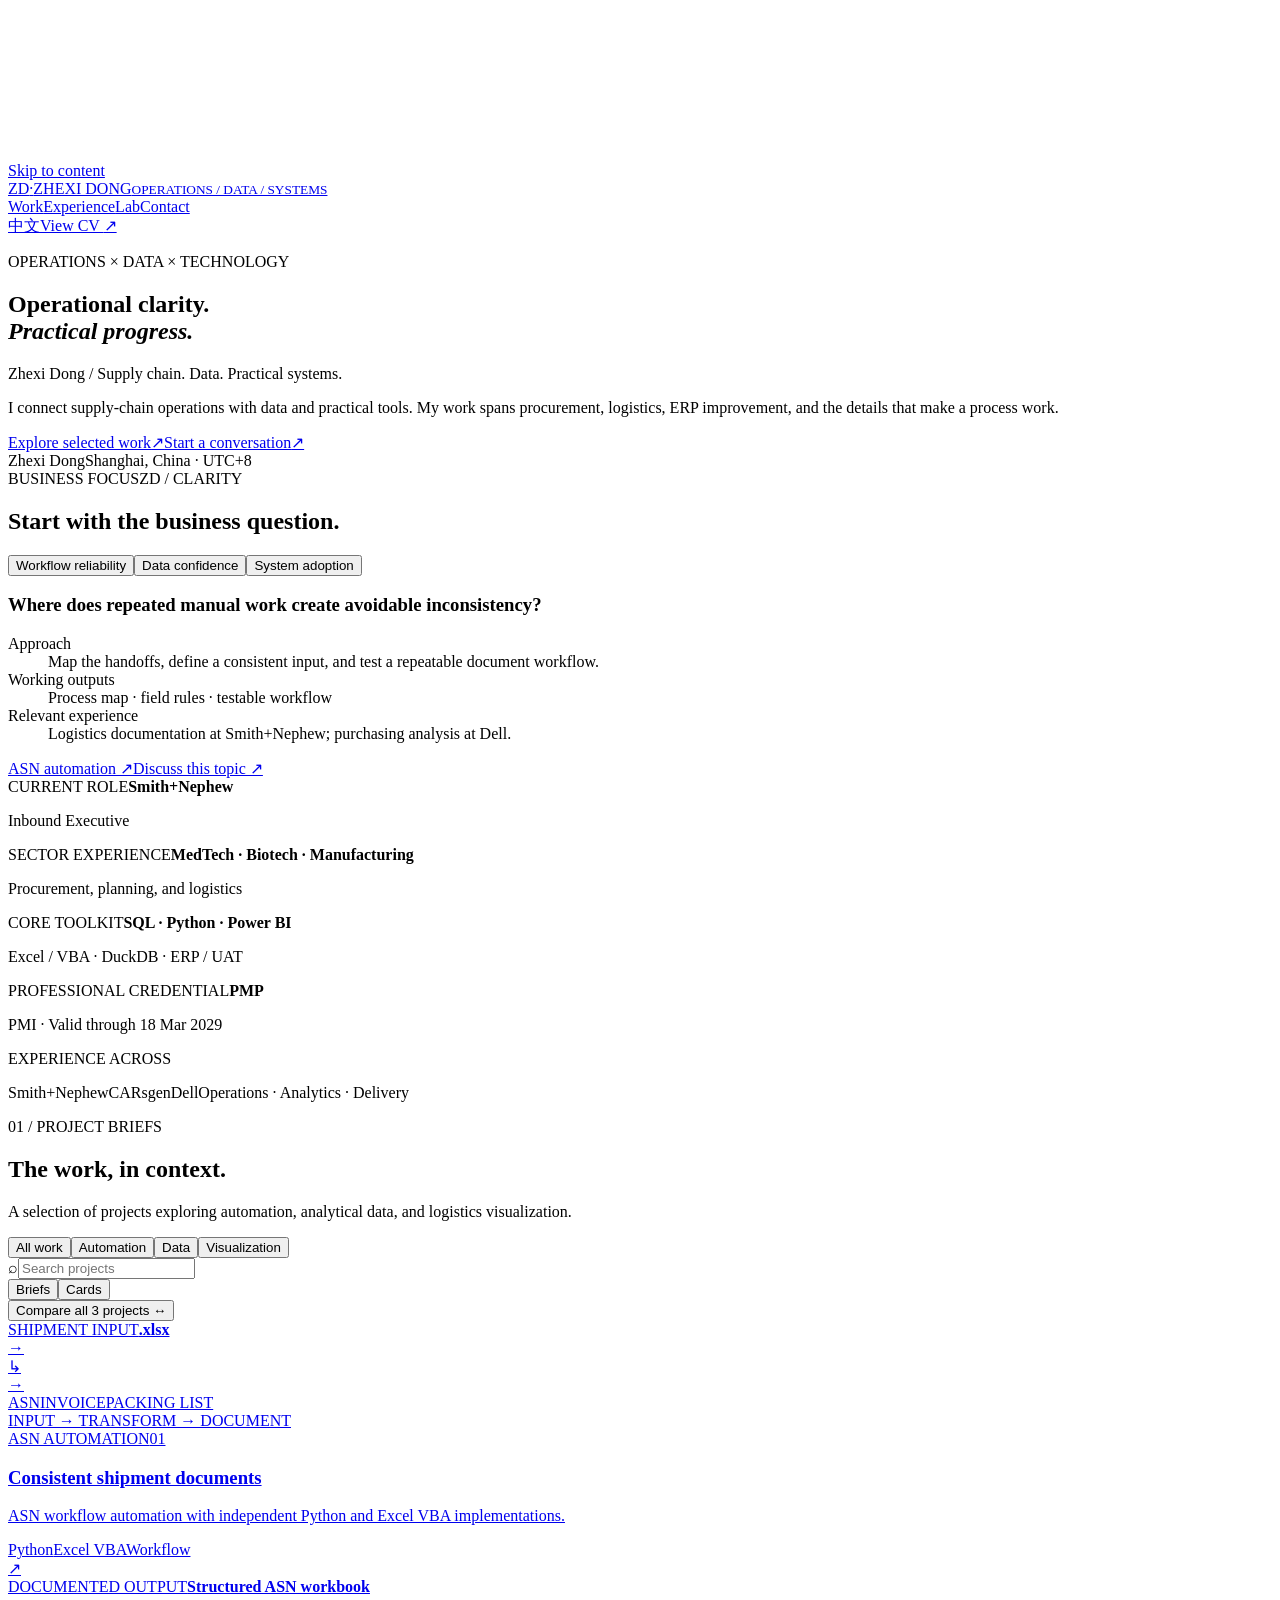
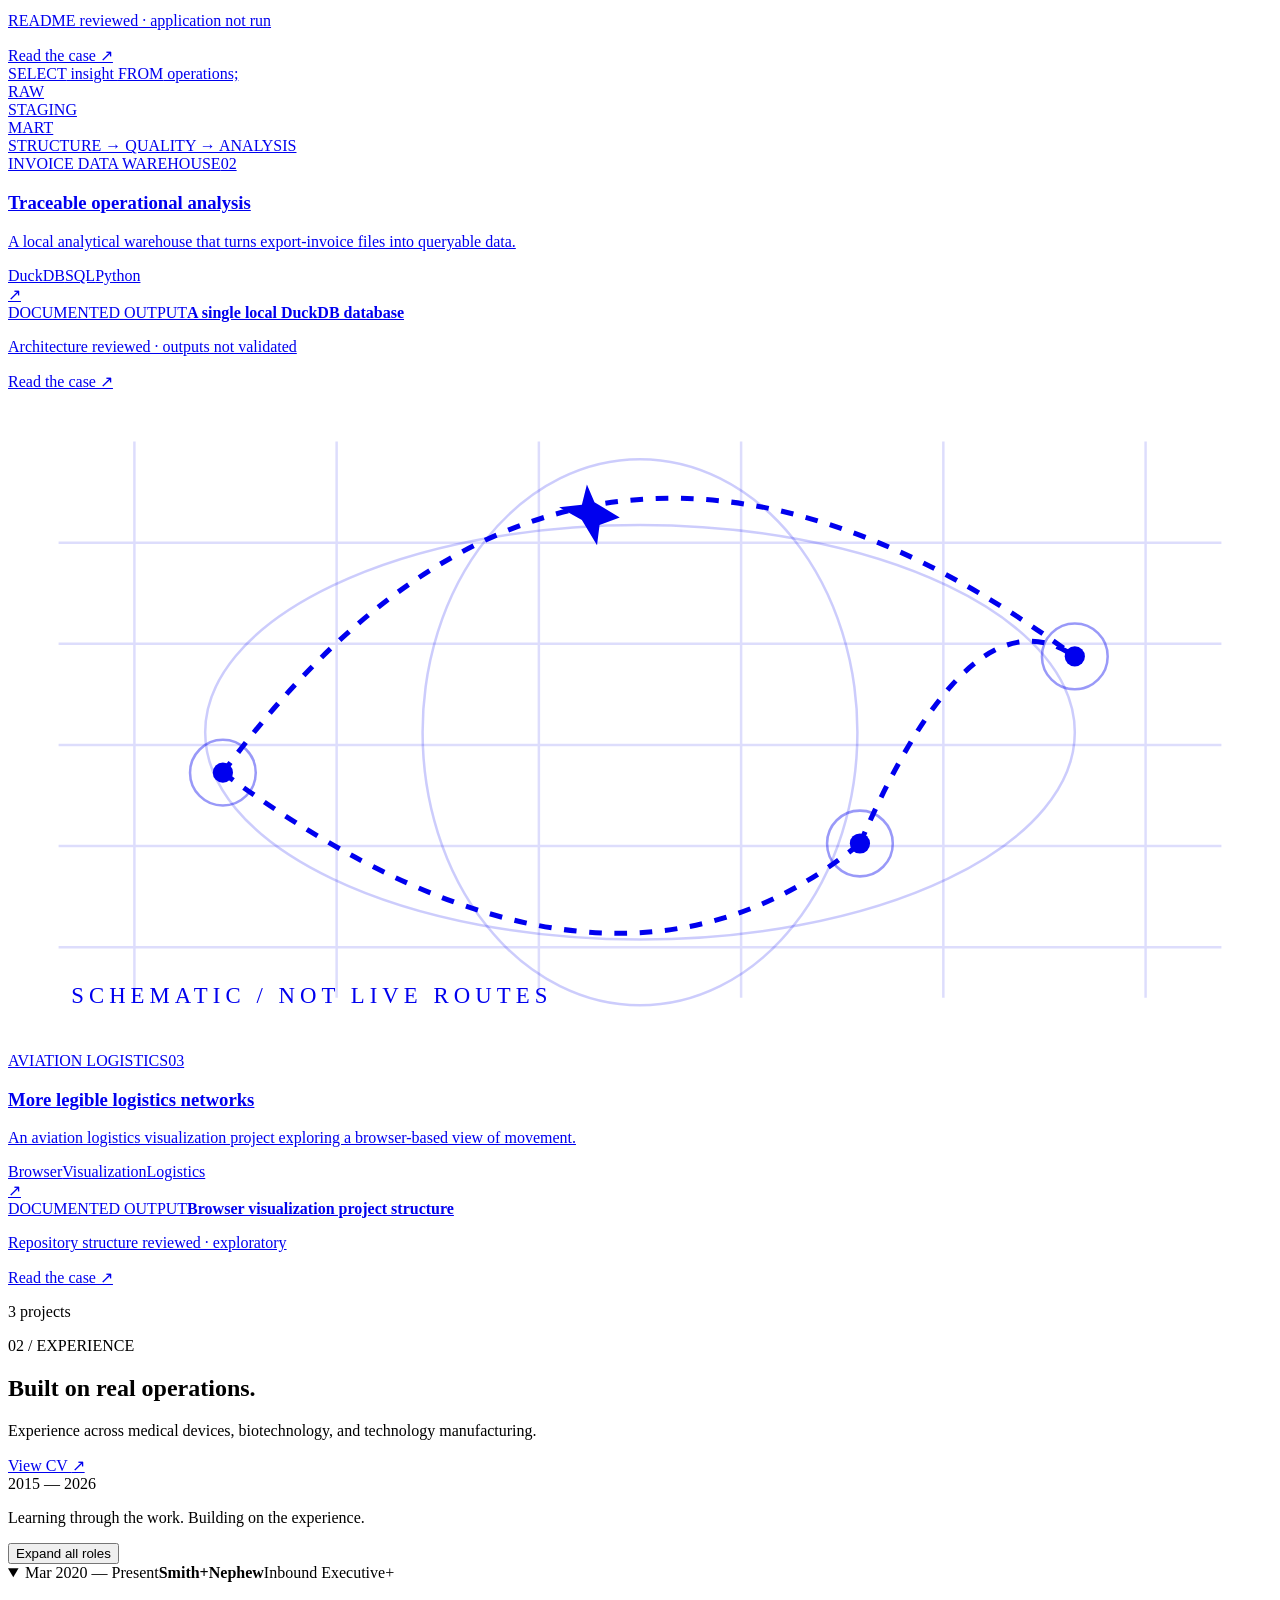
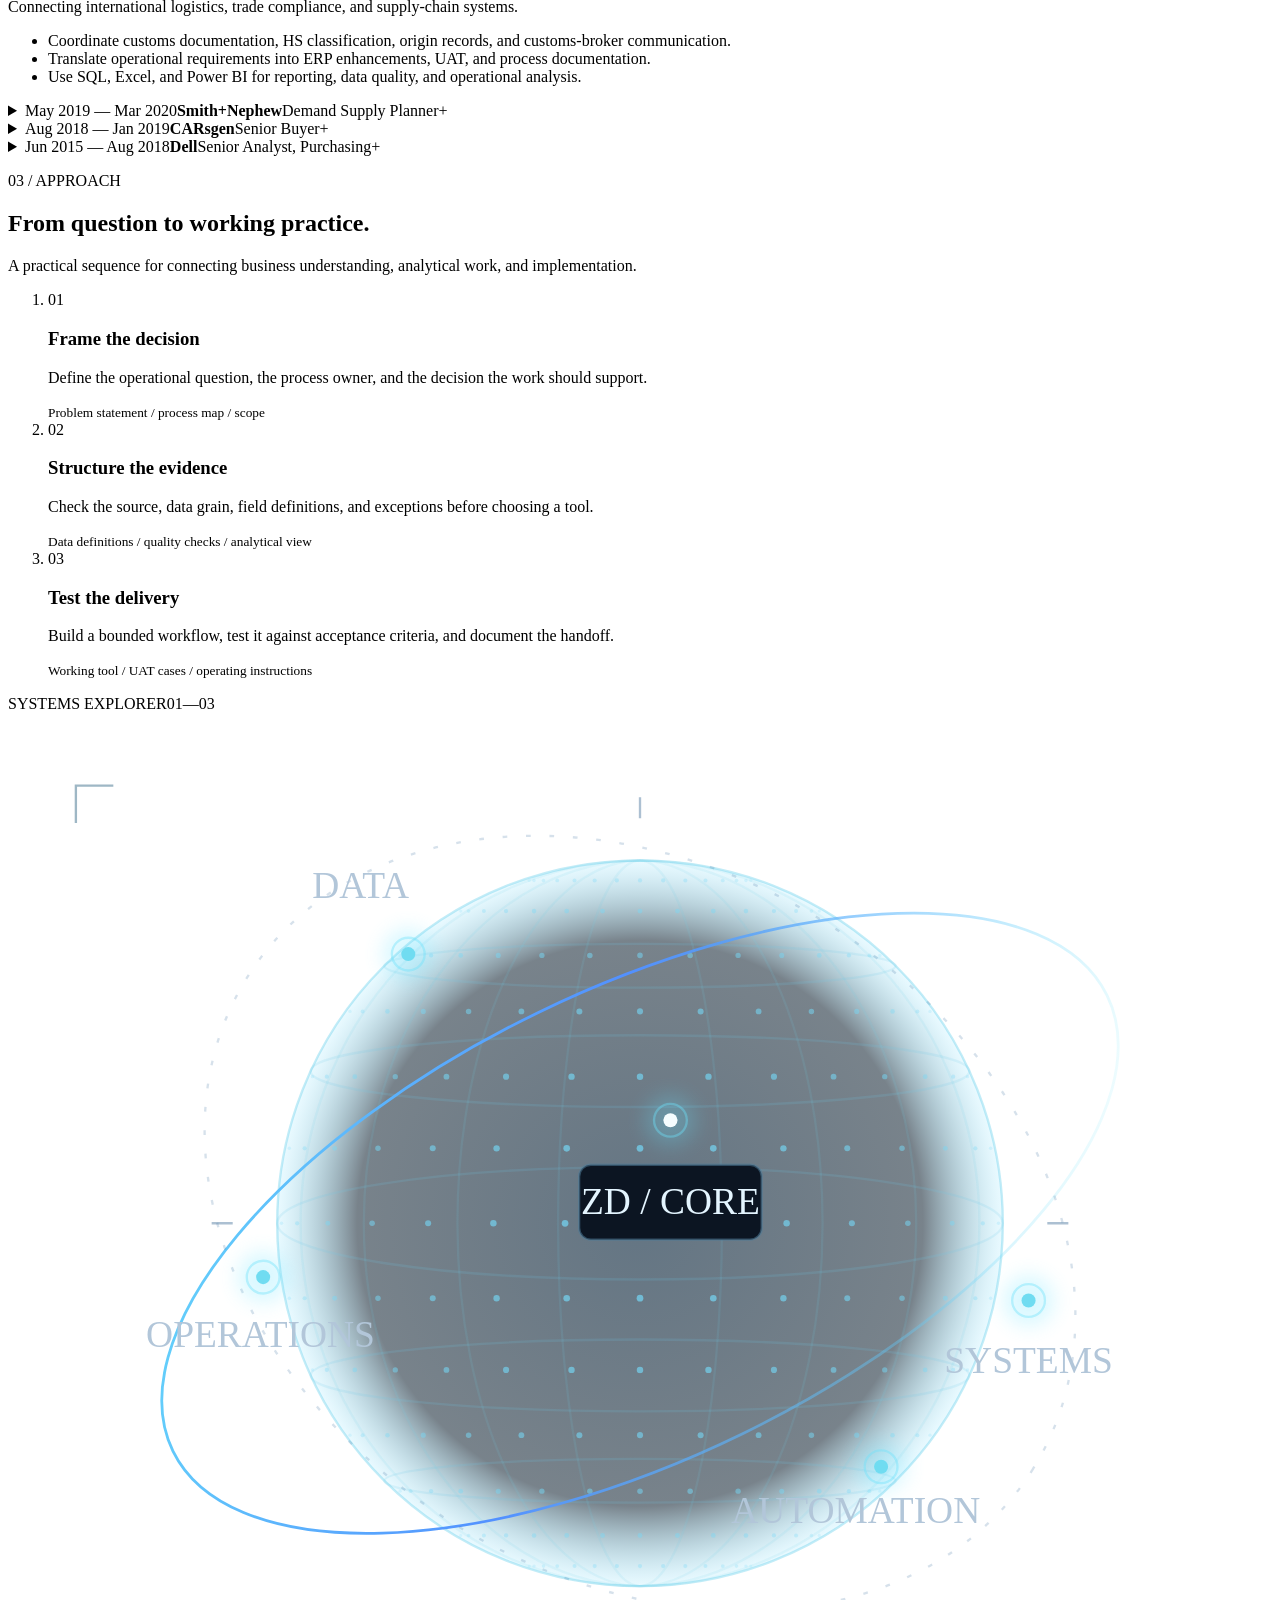
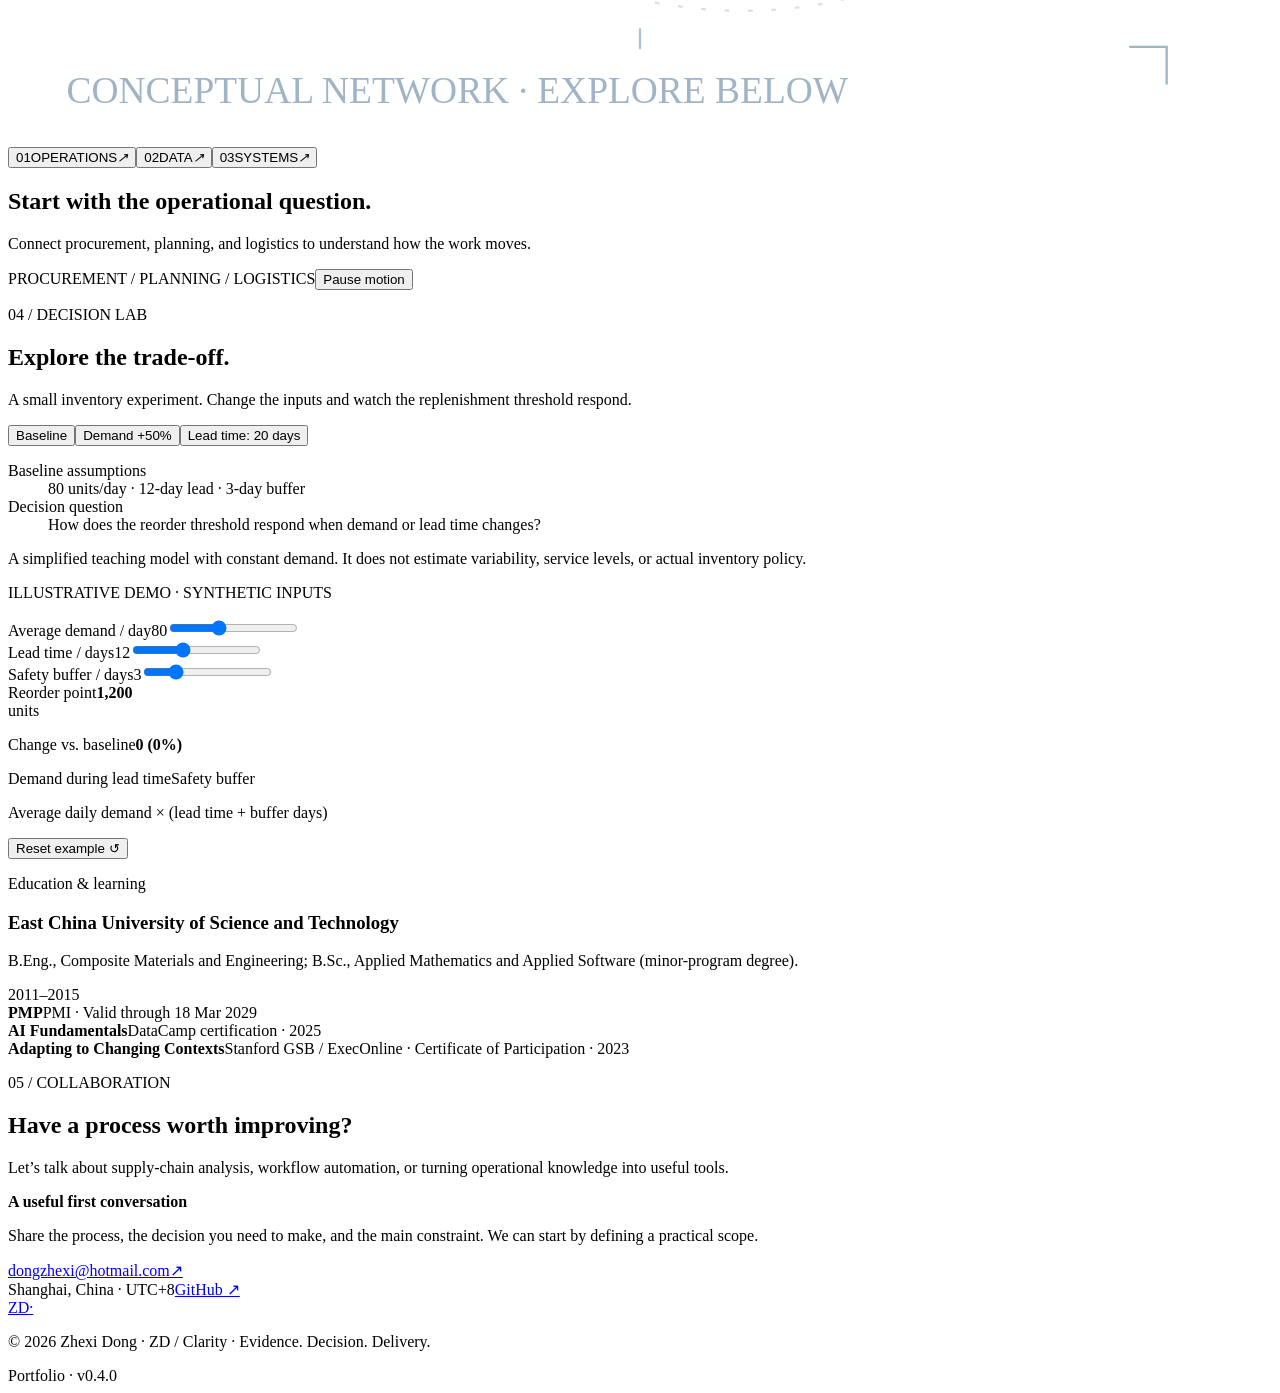
==== commit 5f50b66c: "Publish compiled portfolio 0.4.0" ====
--- a/en/index.html
+++ b/en/index.html
@@ -12,8 +12,7 @@
             : 'light';
       document.documentElement.dataset.theme = initialTheme;
       document.querySelector('meta[name="theme-color"]').content =
-        initialTheme === 'dark' ? '#070c14' : '#f3f7fc';
-    </script><link rel="stylesheet" href="/APP-personal-portfolio-publish-web/_astro/Layout.ZgXMqOU-.css"></head><body><canvas class="particle-background" aria-hidden="true"></canvas><div class="reading-progress" aria-hidden="true"><span></span></div><a class="skip-link" href="#main">Skip to content</a><header class="site-header wrap"><a class="brand" href="/APP-personal-portfolio-publish-web/en/" aria-label="Zhexi Dong home"><span class="brand-mark">ZD<span>·</span></span><span>ZHEXI DONG<small>SUPPLY CHAIN & SYSTEMS</small></span></a><nav aria-label="Main navigation"><a href="/APP-personal-portfolio-publish-web/en/#work">Work</a><a href="/APP-personal-portfolio-publish-web/en/#experience">Experience</a><a href="/APP-personal-portfolio-publish-web/en/#lab">Lab</a><a href="/APP-personal-portfolio-publish-web/en/#contact">Contact</a></nav><div class="header-actions"><button type="button" class="theme-toggle" hidden data-light="Light" data-dark="Dark" data-to-light="Switch to light theme" data-to-dark="Switch to dark theme"><svg class="theme-sun" viewBox="0 0 24 24" fill="none" stroke="currentColor" stroke-width="1.6" aria-hidden="true"><circle cx="12" cy="12" r="4"></circle><path d="M12 2v2m0 16v2M2 12h2m16 0h2M5 5l1.5 1.5m11 11L19 19M5 19l1.5-1.5m11-11L19 5"></path></svg><svg class="theme-moon" viewBox="0 0 24 24" fill="none" stroke="currentColor" stroke-width="1.6" aria-hidden="true"><path d="M20.2 15.4A8.5 8.5 0 0 1 8.6 3.8a8.5 8.5 0 1 0 11.6 11.6Z"></path></svg><span></span></button><a class="language" href="/APP-personal-portfolio-publish-web/zh/" lang="zh" aria-label="Switch to Chinese">中文</a><a class="button small" href="/APP-personal-portfolio-publish-web/en/cv/">View CV <span aria-hidden="true">↗</span></a></div></header><main id="main"><section class="hero wrap"><div class="hero-copy"><p class="eyebrow"><span class="blue-dot"></span>OPERATIONS × DATA × TECHNOLOGY</p><h1>Turning complexity<br>into working<br><em>systems.</em></h1><p class="hero-description">I connect supply-chain operations with data and practical tools. My work spans procurement, logistics, ERP improvement, and the details that make a process work.</p><div class="hero-actions"><a class="button" href="#work">Explore selected work<span aria-hidden="true">↗</span></a><a class="text-link" href="mailto:dongzhexi@hotmail.com">Start a conversation<span aria-hidden="true">↗</span></a></div><div class="hero-meta"><span class="name-label">Zhexi Dong</span><span>Shanghai, China · UTC+8</span></div></div><div class="system-explorer" data-focus="operations" data-paused="true"><div class="explorer-topline"><span><i></i>SYSTEMS EXPLORER</span><span>01—03</span></div><div class="network-stage"><div class="network-halo" aria-hidden="true"></div><svg class="network-svg" viewBox="0 0 540 440" fill="none" role="img" aria-label="Conceptual network connecting operations, data, and systems; select a focus below"><defs><radialGradient id="globe-fill"><stop offset="0" stop-color="#102b41" stop-opacity=".65"></stop><stop offset=".78" stop-color="#0a1d2c" stop-opacity=".55"></stop><stop offset="1" stop-color="#59d7ff" stop-opacity=".13"></stop></radialGradient><linearGradient id="orbit-line" x1="70" y1="80" x2="400" y2="350" gradientUnits="userSpaceOnUse"><stop stop-color="#69e4f9"></stop><stop offset=".5" stop-color="#5290ff"></stop><stop offset="1" stop-color="#69e4f9" stop-opacity=".12"></stop></linearGradient><filter id="node-glow" x="-150%" y="-150%" width="400%" height="400%"><feGaussianBlur stdDeviation="4"></feGaussianBlur></filter></defs><g class="globe-grid"><circle cx="270" cy="218" r="155" fill="url(#globe-fill)" stroke="#55c8e8" stroke-opacity=".35"></circle><ellipse cx="270" cy="218" rx="35" ry="155" stroke="#69c9e6" stroke-opacity=".12"></ellipse><ellipse cx="270" cy="218" rx="78" ry="155" stroke="#69c9e6" stroke-opacity=".12"></ellipse><ellipse cx="270" cy="218" rx="118" ry="155" stroke="#69c9e6" stroke-opacity=".12"></ellipse><ellipse cx="270" cy="218" rx="145" ry="155" stroke="#69c9e6" stroke-opacity=".12"></ellipse><ellipse cx="270" cy="108" rx="109.20164833920778" ry="9.333333333333332" stroke="#69c9e6" stroke-opacity=".16"></ellipse><ellipse cx="270" cy="153" rx="140.71247279470288" ry="15.333333333333332" stroke="#69c9e6" stroke-opacity=".16"></ellipse><ellipse cx="270" cy="218" rx="155" ry="24" stroke="#69c9e6" stroke-opacity=".16"></ellipse><ellipse cx="270" cy="283" rx="140.71247279470288" ry="15.333333333333332" stroke="#69c9e6" stroke-opacity=".16"></ellipse><ellipse cx="270" cy="328" rx="109.20164833920778" ry="9.333333333333332" stroke="#69c9e6" stroke-opacity=".16"></ellipse><circle cx="222.6720782901959" cy="71.53729649054637" r="0.6758408572364819" fill="#75d9f8" opacity="0.1677655893500813"></circle><circle cx="224.74053557347958" cy="71.53729649054637" r="0.726393202250021" fill="#75d9f8" opacity="0.20252032654688945"></circle><circle cx="228.7870486312081" cy="71.53729649054637" r="0.773606797749979" fill="#75d9f8" opacity="0.23497967345311055"></circle><circle cx="234.63476542543484" cy="71.53729649054637" r="0.8154181830570404" fill="#75d9f8" opacity="0.26372500085171524"></circle><circle cx="242.0281126717936" cy="71.53729649054637" r="0.8500000000000001" fill="#75d9f8" opacity="0.28750000000000003"></circle><circle cx="250.64396561840232" cy="71.53729649054637" r="0.875840857236482" fill="#75d9f8" opacity="0.3052655893500813"></circle><circle cx="260.1057701480447" cy="71.53729649054637" r="0.8918113853070615" fill="#75d9f8" opacity="0.3162453273986047"></circle><circle cx="270" cy="71.53729649054637" r="0.897213595499958" fill="#75d9f8" opacity="0.3199593469062211"></circle><circle cx="279.8942298519553" cy="71.53729649054637" r="0.8918113853070615" fill="#75d9f8" opacity="0.3162453273986047"></circle><circle cx="289.3560343815977" cy="71.53729649054637" r="0.875840857236482" fill="#75d9f8" opacity="0.3052655893500813"></circle><circle cx="297.9718873282064" cy="71.53729649054637" r="0.8500000000000001" fill="#75d9f8" opacity="0.28750000000000003"></circle><circle cx="305.3652345745652" cy="71.53729649054637" r="0.8154181830570404" fill="#75d9f8" opacity="0.26372500085171524"></circle><circle cx="311.2129513687919" cy="71.53729649054637" r="0.773606797749979" fill="#75d9f8" opacity="0.23497967345311055"></circle><circle cx="315.2594644265204" cy="71.53729649054637" r="0.726393202250021" fill="#75d9f8" opacity="0.20252032654688945"></circle><circle cx="317.32792170980406" cy="71.53729649054637" r="0.6758408572364819" fill="#75d9f8" opacity="0.1677655893500813"></circle><circle cx="193.42181405664294" cy="84.63208781719646" r="0.6918113853070614" fill="#75d9f8" opacity="0.17874532739860471"></circle><circle cx="196.76864824527317" cy="84.63208781719646" r="0.773606797749979" fill="#75d9f8" opacity="0.23497967345311055"></circle><circle cx="203.3160439085982" cy="84.63208781719646" r="0.8500000000000001" fill="#75d9f8" opacity="0.2875000000000001"></circle><circle cx="212.77784843824062" cy="84.63208781719646" r="0.9176522425435434" fill="#75d9f8" opacity="0.33401091674868605"></circle><circle cx="224.74053557347958" cy="84.63208781719646" r="0.9736067977499792" fill="#75d9f8" opacity="0.3724796734531106"></circle><circle cx="238.6812784831634" cy="84.63208781719646" r="1.0154181830570406" fill="#75d9f8" opacity="0.4012250008517153"></circle><circle cx="253.99079980703254" cy="84.63208781719646" r="1.0412590402935225" fill="#75d9f8" opacity="0.41899059020179663"></circle><circle cx="270" cy="84.63208781719646" r="1.0500000000000003" fill="#75d9f8" opacity="0.42500000000000004"></circle><circle cx="286.00920019296746" cy="84.63208781719646" r="1.0412590402935225" fill="#75d9f8" opacity="0.41899059020179663"></circle><circle cx="301.3187215168366" cy="84.63208781719646" r="1.0154181830570406" fill="#75d9f8" opacity="0.4012250008517153"></circle><circle cx="315.2594644265204" cy="84.63208781719646" r="0.9736067977499792" fill="#75d9f8" opacity="0.3724796734531106"></circle><circle cx="327.22215156175935" cy="84.63208781719646" r="0.9176522425435434" fill="#75d9f8" opacity="0.33401091674868605"></circle><circle cx="336.6839560914018" cy="84.63208781719646" r="0.8500000000000001" fill="#75d9f8" opacity="0.2875000000000001"></circle><circle cx="343.2313517547268" cy="84.63208781719646" r="0.773606797749979" fill="#75d9f8" opacity="0.23497967345311055"></circle><circle cx="346.5781859433571" cy="84.63208781719646" r="0.6918113853070614" fill="#75d9f8" opacity="0.17874532739860471"></circle><circle cx="167.51838401172023" cy="103.55569687648129" r="0.7059545552064357" fill="#75d9f8" opacity="0.18846875670442453"></circle><circle cx="171.9973223917616" cy="103.55569687648129" r="0.8154181830570404" fill="#75d9f8" opacity="0.26372500085171524"></circle><circle cx="180.7594480523057" cy="103.55569687648129" r="0.9176522425435434" fill="#75d9f8" opacity="0.33401091674868605"></circle><circle cx="193.42181405664294" cy="103.55569687648129" r="1.0081886146929386" fill="#75d9f8" opacity="0.39625467260139535"></circle><circle cx="209.43101424961043" cy="103.55569687648129" r="1.0830704256005839" fill="#75d9f8" opacity="0.4477359176004013"></circle><circle cx="228.0873697621098" cy="103.55569687648129" r="1.1390249808070194" fill="#75d9f8" opacity="0.48620467430482583"></circle><circle cx="248.57550833511866" cy="103.55569687648129" r="1.173606797749979" fill="#75d9f8" opacity="0.5099796734531106"></circle><circle cx="270" cy="103.55569687648129" r="1.1853044850870866" fill="#75d9f8" opacity="0.5180218334973721"></circle><circle cx="291.4244916648813" cy="103.55569687648129" r="1.173606797749979" fill="#75d9f8" opacity="0.5099796734531106"></circle><circle cx="311.9126302378902" cy="103.55569687648129" r="1.1390249808070194" fill="#75d9f8" opacity="0.48620467430482583"></circle><circle cx="330.5689857503896" cy="103.55569687648129" r="1.0830704256005839" fill="#75d9f8" opacity="0.4477359176004013"></circle><circle cx="346.5781859433571" cy="103.55569687648129" r="1.0081886146929386" fill="#75d9f8" opacity="0.39625467260139535"></circle><circle cx="359.2405519476943" cy="103.55569687648129" r="0.9176522425435434" fill="#75d9f8" opacity="0.33401091674868605"></circle><circle cx="368.0026776082384" cy="103.55569687648129" r="0.8154181830570404" fill="#75d9f8" opacity="0.26372500085171524"></circle><circle cx="372.48161598827977" cy="103.55569687648129" r="0.7059545552064357" fill="#75d9f8" opacity="0.18846875670442453"></circle><circle cx="146.09389234683886" cy="127.48107114695914" r="0.7176522425435433" fill="#75d9f8" opacity="0.196510916748686"></circle><circle cx="151.50918381875275" cy="127.48107114695914" r="0.8500000000000001" fill="#75d9f8" opacity="0.28750000000000003"></circle><circle cx="162.10309253980634" cy="127.48107114695914" r="0.9736067977499792" fill="#75d9f8" opacity="0.3724796734531106"></circle><circle cx="177.41261386367546" cy="127.48107114695914" r="1.0830704256005839" fill="#75d9f8" opacity="0.4477359176004013"></circle><circle cx="196.76864824527317" cy="127.48107114695914" r="1.173606797749979" fill="#75d9f8" opacity="0.5099796734531106"></circle><circle cx="219.32524410156572" cy="127.48107114695914" r="1.2412590402935222" fill="#75d9f8" opacity="0.5564905902017966"></circle><circle cx="244.09656995507726" cy="127.48107114695914" r="1.2830704256005836" fill="#75d9f8" opacity="0.5852359176004013"></circle><circle cx="270" cy="127.48107114695914" r="1.297213595499958" fill="#75d9f8" opacity="0.5949593469062211"></circle><circle cx="295.90343004492274" cy="127.48107114695914" r="1.2830704256005836" fill="#75d9f8" opacity="0.5852359176004013"></circle><circle cx="320.6747558984343" cy="127.48107114695914" r="1.2412590402935222" fill="#75d9f8" opacity="0.5564905902017966"></circle><circle cx="343.2313517547268" cy="127.48107114695914" r="1.173606797749979" fill="#75d9f8" opacity="0.5099796734531106"></circle><circle cx="362.58738613632454" cy="127.48107114695914" r="1.0830704256005839" fill="#75d9f8" opacity="0.4477359176004013"></circle><circle cx="377.8969074601937" cy="127.48107114695914" r="0.9736067977499792" fill="#75d9f8" opacity="0.3724796734531106"></circle><circle cx="388.4908161812473" cy="127.48107114695914" r="0.8500000000000001" fill="#75d9f8" opacity="0.28750000000000003"></circle><circle cx="393.90610765316114" cy="127.48107114695914" r="0.7176522425435433" fill="#75d9f8" opacity="0.196510916748686"></circle><circle cx="130.0846921538714" cy="155.3625569663268" r="0.726393202250021" fill="#75d9f8" opacity="0.20252032654688945"></circle><circle cx="136.1996624948836" cy="155.3625569663268" r="0.875840857236482" fill="#75d9f8" opacity="0.3052655893500813"></circle><circle cx="148.16234963012252" cy="155.3625569663268" r="1.0154181830570406" fill="#75d9f8" opacity="0.4012250008517153"></circle><circle cx="165.44992672843654" cy="155.3625569663268" r="1.1390249808070194" fill="#75d9f8" opacity="0.48620467430482583"></circle><circle cx="187.30684371563075" cy="155.3625569663268" r="1.2412590402935222" fill="#75d9f8" opacity="0.5564905902017966"></circle><circle cx="212.77784843824065" cy="155.3625569663268" r="1.3176522425435433" fill="#75d9f8" opacity="0.609010916748686"></circle><circle cx="240.74973576644703" cy="155.3625569663268" r="1.3648658380435013" fill="#75d9f8" opacity="0.6414702636549071"></circle><circle cx="270" cy="155.3625569663268" r="1.3808363661140808" fill="#75d9f8" opacity="0.6524500017034306"></circle><circle cx="299.25026423355297" cy="155.3625569663268" r="1.3648658380435013" fill="#75d9f8" opacity="0.6414702636549071"></circle><circle cx="327.22215156175935" cy="155.3625569663268" r="1.3176522425435433" fill="#75d9f8" opacity="0.609010916748686"></circle><circle cx="352.69315628436925" cy="155.3625569663268" r="1.2412590402935222" fill="#75d9f8" opacity="0.5564905902017966"></circle><circle cx="374.55007327156346" cy="155.3625569663268" r="1.1390249808070194" fill="#75d9f8" opacity="0.48620467430482583"></circle><circle cx="391.83765036987745" cy="155.3625569663268" r="1.0154181830570406" fill="#75d9f8" opacity="0.4012250008517153"></circle><circle cx="403.80033750511643" cy="155.3625569663268" r="0.875840857236482" fill="#75d9f8" opacity="0.3052655893500813"></circle><circle cx="409.9153078461286" cy="155.3625569663268" r="0.726393202250021" fill="#75d9f8" opacity="0.20252032654688945"></circle><circle cx="120.19046230191611" cy="185.98159961406506" r="0.7317954124429176" fill="#75d9f8" opacity="0.20623434605450583"></circle><circle cx="126.73785796524118" cy="185.98159961406506" r="0.8918113853070615" fill="#75d9f8" opacity="0.3162453273986047"></circle><circle cx="139.54649668351382" cy="185.98159961406506" r="1.0412590402935225" fill="#75d9f8" opacity="0.41899059020179663"></circle><circle cx="158.05657948207778" cy="185.98159961406506" r="1.173606797749979" fill="#75d9f8" opacity="0.5099796734531106"></circle><circle cx="181.45912692140402" cy="185.98159961406506" r="1.2830704256005836" fill="#75d9f8" opacity="0.5852359176004013"></circle><circle cx="208.73133538051212" cy="185.98159961406506" r="1.3648658380435013" fill="#75d9f8" opacity="0.6414702636549071"></circle><circle cx="238.6812784831634" cy="185.98159961406506" r="1.4154181830570405" fill="#75d9f8" opacity="0.6762250008517154"></circle><circle cx="270" cy="185.98159961406506" r="1.4325180805870446" fill="#75d9f8" opacity="0.6879811804035932"></circle><circle cx="301.3187215168366" cy="185.98159961406506" r="1.4154181830570405" fill="#75d9f8" opacity="0.6762250008517154"></circle><circle cx="331.2686646194879" cy="185.98159961406506" r="1.3648658380435013" fill="#75d9f8" opacity="0.6414702636549071"></circle><circle cx="358.54087307859595" cy="185.98159961406506" r="1.2830704256005836" fill="#75d9f8" opacity="0.5852359176004013"></circle><circle cx="381.9434205179222" cy="185.98159961406506" r="1.173606797749979" fill="#75d9f8" opacity="0.5099796734531106"></circle><circle cx="400.45350331648615" cy="185.98159961406506" r="1.0412590402935225" fill="#75d9f8" opacity="0.41899059020179663"></circle><circle cx="413.2621420347588" cy="185.98159961406506" r="0.8918113853070615" fill="#75d9f8" opacity="0.3162453273986047"></circle><circle cx="419.8095376980839" cy="185.98159961406506" r="0.7317954124429176" fill="#75d9f8" opacity="0.20623434605450583"></circle><circle cx="116.84362811328592" cy="218" r="0.7336227706141227" fill="#75d9f8" opacity="0.2074906547972094"></circle><circle cx="123.53729649054637" cy="218" r="0.897213595499958" fill="#75d9f8" opacity="0.3199593469062211"></circle><circle cx="136.63208781719646" cy="218" r="1.0500000000000003" fill="#75d9f8" opacity="0.42500000000000004"></circle><circle cx="155.5556968764813" cy="218" r="1.1853044850870866" fill="#75d9f8" opacity="0.5180218334973721"></circle><circle cx="179.48107114695915" cy="218" r="1.297213595499958" fill="#75d9f8" opacity="0.5949593469062211"></circle><circle cx="207.3625569663268" cy="218" r="1.3808363661140808" fill="#75d9f8" opacity="0.6524500017034306"></circle><circle cx="237.98159961406506" cy="218" r="1.4325180805870446" fill="#75d9f8" opacity="0.6879811804035932"></circle><circle cx="270" cy="218" r="1.4500000000000002" fill="#75d9f8" opacity="0.7000000000000001"></circle><circle cx="302.0184003859349" cy="218" r="1.4325180805870446" fill="#75d9f8" opacity="0.6879811804035932"></circle><circle cx="332.6374430336732" cy="218" r="1.3808363661140808" fill="#75d9f8" opacity="0.6524500017034306"></circle><circle cx="360.51892885304085" cy="218" r="1.297213595499958" fill="#75d9f8" opacity="0.5949593469062211"></circle><circle cx="384.4443031235187" cy="218" r="1.1853044850870866" fill="#75d9f8" opacity="0.5180218334973721"></circle><circle cx="403.36791218280354" cy="218" r="1.0500000000000003" fill="#75d9f8" opacity="0.42500000000000004"></circle><circle cx="416.4627035094536" cy="218" r="0.897213595499958" fill="#75d9f8" opacity="0.3199593469062211"></circle><circle cx="423.15637188671406" cy="218" r="0.7336227706141227" fill="#75d9f8" opacity="0.2074906547972094"></circle><circle cx="120.19046230191611" cy="250.01840038593494" r="0.7317954124429176" fill="#75d9f8" opacity="0.20623434605450583"></circle><circle cx="126.73785796524118" cy="250.01840038593494" r="0.8918113853070615" fill="#75d9f8" opacity="0.3162453273986047"></circle><circle cx="139.54649668351382" cy="250.01840038593494" r="1.0412590402935225" fill="#75d9f8" opacity="0.41899059020179663"></circle><circle cx="158.05657948207778" cy="250.01840038593494" r="1.173606797749979" fill="#75d9f8" opacity="0.5099796734531106"></circle><circle cx="181.45912692140402" cy="250.01840038593494" r="1.2830704256005836" fill="#75d9f8" opacity="0.5852359176004013"></circle><circle cx="208.73133538051212" cy="250.01840038593494" r="1.3648658380435013" fill="#75d9f8" opacity="0.6414702636549071"></circle><circle cx="238.6812784831634" cy="250.01840038593494" r="1.4154181830570405" fill="#75d9f8" opacity="0.6762250008517154"></circle><circle cx="270" cy="250.01840038593494" r="1.4325180805870446" fill="#75d9f8" opacity="0.6879811804035932"></circle><circle cx="301.3187215168366" cy="250.01840038593494" r="1.4154181830570405" fill="#75d9f8" opacity="0.6762250008517154"></circle><circle cx="331.2686646194879" cy="250.01840038593494" r="1.3648658380435013" fill="#75d9f8" opacity="0.6414702636549071"></circle><circle cx="358.54087307859595" cy="250.01840038593494" r="1.2830704256005836" fill="#75d9f8" opacity="0.5852359176004013"></circle><circle cx="381.9434205179222" cy="250.01840038593494" r="1.173606797749979" fill="#75d9f8" opacity="0.5099796734531106"></circle><circle cx="400.45350331648615" cy="250.01840038593494" r="1.0412590402935225" fill="#75d9f8" opacity="0.41899059020179663"></circle><circle cx="413.2621420347588" cy="250.01840038593494" r="0.8918113853070615" fill="#75d9f8" opacity="0.3162453273986047"></circle><circle cx="419.8095376980839" cy="250.01840038593494" r="0.7317954124429176" fill="#75d9f8" opacity="0.20623434605450583"></circle><circle cx="130.0846921538714" cy="280.6374430336732" r="0.726393202250021" fill="#75d9f8" opacity="0.20252032654688945"></circle><circle cx="136.1996624948836" cy="280.6374430336732" r="0.875840857236482" fill="#75d9f8" opacity="0.3052655893500813"></circle><circle cx="148.16234963012252" cy="280.6374430336732" r="1.0154181830570406" fill="#75d9f8" opacity="0.4012250008517153"></circle><circle cx="165.44992672843654" cy="280.6374430336732" r="1.1390249808070194" fill="#75d9f8" opacity="0.48620467430482583"></circle><circle cx="187.30684371563075" cy="280.6374430336732" r="1.2412590402935222" fill="#75d9f8" opacity="0.5564905902017966"></circle><circle cx="212.77784843824065" cy="280.6374430336732" r="1.3176522425435433" fill="#75d9f8" opacity="0.609010916748686"></circle><circle cx="240.74973576644703" cy="280.6374430336732" r="1.3648658380435013" fill="#75d9f8" opacity="0.6414702636549071"></circle><circle cx="270" cy="280.6374430336732" r="1.3808363661140808" fill="#75d9f8" opacity="0.6524500017034306"></circle><circle cx="299.25026423355297" cy="280.6374430336732" r="1.3648658380435013" fill="#75d9f8" opacity="0.6414702636549071"></circle><circle cx="327.22215156175935" cy="280.6374430336732" r="1.3176522425435433" fill="#75d9f8" opacity="0.609010916748686"></circle><circle cx="352.69315628436925" cy="280.6374430336732" r="1.2412590402935222" fill="#75d9f8" opacity="0.5564905902017966"></circle><circle cx="374.55007327156346" cy="280.6374430336732" r="1.1390249808070194" fill="#75d9f8" opacity="0.48620467430482583"></circle><circle cx="391.83765036987745" cy="280.6374430336732" r="1.0154181830570406" fill="#75d9f8" opacity="0.4012250008517153"></circle><circle cx="403.80033750511643" cy="280.6374430336732" r="0.875840857236482" fill="#75d9f8" opacity="0.3052655893500813"></circle><circle cx="409.9153078461286" cy="280.6374430336732" r="0.726393202250021" fill="#75d9f8" opacity="0.20252032654688945"></circle><circle cx="146.09389234683886" cy="308.51892885304085" r="0.7176522425435433" fill="#75d9f8" opacity="0.196510916748686"></circle><circle cx="151.50918381875275" cy="308.51892885304085" r="0.8500000000000001" fill="#75d9f8" opacity="0.28750000000000003"></circle><circle cx="162.10309253980634" cy="308.51892885304085" r="0.9736067977499792" fill="#75d9f8" opacity="0.3724796734531106"></circle><circle cx="177.41261386367546" cy="308.51892885304085" r="1.0830704256005839" fill="#75d9f8" opacity="0.4477359176004013"></circle><circle cx="196.76864824527317" cy="308.51892885304085" r="1.173606797749979" fill="#75d9f8" opacity="0.5099796734531106"></circle><circle cx="219.32524410156572" cy="308.51892885304085" r="1.2412590402935222" fill="#75d9f8" opacity="0.5564905902017966"></circle><circle cx="244.09656995507726" cy="308.51892885304085" r="1.2830704256005836" fill="#75d9f8" opacity="0.5852359176004013"></circle><circle cx="270" cy="308.51892885304085" r="1.297213595499958" fill="#75d9f8" opacity="0.5949593469062211"></circle><circle cx="295.90343004492274" cy="308.51892885304085" r="1.2830704256005836" fill="#75d9f8" opacity="0.5852359176004013"></circle><circle cx="320.6747558984343" cy="308.51892885304085" r="1.2412590402935222" fill="#75d9f8" opacity="0.5564905902017966"></circle><circle cx="343.2313517547268" cy="308.51892885304085" r="1.173606797749979" fill="#75d9f8" opacity="0.5099796734531106"></circle><circle cx="362.58738613632454" cy="308.51892885304085" r="1.0830704256005839" fill="#75d9f8" opacity="0.4477359176004013"></circle><circle cx="377.8969074601937" cy="308.51892885304085" r="0.9736067977499792" fill="#75d9f8" opacity="0.3724796734531106"></circle><circle cx="388.4908161812473" cy="308.51892885304085" r="0.8500000000000001" fill="#75d9f8" opacity="0.28750000000000003"></circle><circle cx="393.90610765316114" cy="308.51892885304085" r="0.7176522425435433" fill="#75d9f8" opacity="0.196510916748686"></circle><circle cx="167.51838401172023" cy="332.4443031235187" r="0.7059545552064357" fill="#75d9f8" opacity="0.18846875670442453"></circle><circle cx="171.9973223917616" cy="332.4443031235187" r="0.8154181830570404" fill="#75d9f8" opacity="0.26372500085171524"></circle><circle cx="180.7594480523057" cy="332.4443031235187" r="0.9176522425435434" fill="#75d9f8" opacity="0.33401091674868605"></circle><circle cx="193.42181405664294" cy="332.4443031235187" r="1.0081886146929386" fill="#75d9f8" opacity="0.39625467260139535"></circle><circle cx="209.43101424961043" cy="332.4443031235187" r="1.0830704256005839" fill="#75d9f8" opacity="0.4477359176004013"></circle><circle cx="228.0873697621098" cy="332.4443031235187" r="1.1390249808070194" fill="#75d9f8" opacity="0.48620467430482583"></circle><circle cx="248.57550833511866" cy="332.4443031235187" r="1.173606797749979" fill="#75d9f8" opacity="0.5099796734531106"></circle><circle cx="270" cy="332.4443031235187" r="1.1853044850870866" fill="#75d9f8" opacity="0.5180218334973721"></circle><circle cx="291.4244916648813" cy="332.4443031235187" r="1.173606797749979" fill="#75d9f8" opacity="0.5099796734531106"></circle><circle cx="311.9126302378902" cy="332.4443031235187" r="1.1390249808070194" fill="#75d9f8" opacity="0.48620467430482583"></circle><circle cx="330.5689857503896" cy="332.4443031235187" r="1.0830704256005839" fill="#75d9f8" opacity="0.4477359176004013"></circle><circle cx="346.5781859433571" cy="332.4443031235187" r="1.0081886146929386" fill="#75d9f8" opacity="0.39625467260139535"></circle><circle cx="359.2405519476943" cy="332.4443031235187" r="0.9176522425435434" fill="#75d9f8" opacity="0.33401091674868605"></circle><circle cx="368.0026776082384" cy="332.4443031235187" r="0.8154181830570404" fill="#75d9f8" opacity="0.26372500085171524"></circle><circle cx="372.48161598827977" cy="332.4443031235187" r="0.7059545552064357" fill="#75d9f8" opacity="0.18846875670442453"></circle><circle cx="193.42181405664294" cy="351.36791218280354" r="0.6918113853070614" fill="#75d9f8" opacity="0.17874532739860471"></circle><circle cx="196.76864824527317" cy="351.36791218280354" r="0.773606797749979" fill="#75d9f8" opacity="0.23497967345311055"></circle><circle cx="203.3160439085982" cy="351.36791218280354" r="0.8500000000000001" fill="#75d9f8" opacity="0.2875000000000001"></circle><circle cx="212.77784843824062" cy="351.36791218280354" r="0.9176522425435434" fill="#75d9f8" opacity="0.33401091674868605"></circle><circle cx="224.74053557347958" cy="351.36791218280354" r="0.9736067977499792" fill="#75d9f8" opacity="0.3724796734531106"></circle><circle cx="238.6812784831634" cy="351.36791218280354" r="1.0154181830570406" fill="#75d9f8" opacity="0.4012250008517153"></circle><circle cx="253.99079980703254" cy="351.36791218280354" r="1.0412590402935225" fill="#75d9f8" opacity="0.41899059020179663"></circle><circle cx="270" cy="351.36791218280354" r="1.0500000000000003" fill="#75d9f8" opacity="0.42500000000000004"></circle><circle cx="286.00920019296746" cy="351.36791218280354" r="1.0412590402935225" fill="#75d9f8" opacity="0.41899059020179663"></circle><circle cx="301.3187215168366" cy="351.36791218280354" r="1.0154181830570406" fill="#75d9f8" opacity="0.4012250008517153"></circle><circle cx="315.2594644265204" cy="351.36791218280354" r="0.9736067977499792" fill="#75d9f8" opacity="0.3724796734531106"></circle><circle cx="327.22215156175935" cy="351.36791218280354" r="0.9176522425435434" fill="#75d9f8" opacity="0.33401091674868605"></circle><circle cx="336.6839560914018" cy="351.36791218280354" r="0.8500000000000001" fill="#75d9f8" opacity="0.2875000000000001"></circle><circle cx="343.2313517547268" cy="351.36791218280354" r="0.773606797749979" fill="#75d9f8" opacity="0.23497967345311055"></circle><circle cx="346.5781859433571" cy="351.36791218280354" r="0.6918113853070614" fill="#75d9f8" opacity="0.17874532739860471"></circle><circle cx="222.6720782901959" cy="364.4627035094536" r="0.6758408572364819" fill="#75d9f8" opacity="0.1677655893500813"></circle><circle cx="224.74053557347958" cy="364.4627035094536" r="0.726393202250021" fill="#75d9f8" opacity="0.20252032654688945"></circle><circle cx="228.7870486312081" cy="364.4627035094536" r="0.773606797749979" fill="#75d9f8" opacity="0.23497967345311055"></circle><circle cx="234.63476542543484" cy="364.4627035094536" r="0.8154181830570404" fill="#75d9f8" opacity="0.26372500085171524"></circle><circle cx="242.0281126717936" cy="364.4627035094536" r="0.8500000000000001" fill="#75d9f8" opacity="0.28750000000000003"></circle><circle cx="250.64396561840232" cy="364.4627035094536" r="0.875840857236482" fill="#75d9f8" opacity="0.3052655893500813"></circle><circle cx="260.1057701480447" cy="364.4627035094536" r="0.8918113853070615" fill="#75d9f8" opacity="0.3162453273986047"></circle><circle cx="270" cy="364.4627035094536" r="0.897213595499958" fill="#75d9f8" opacity="0.3199593469062211"></circle><circle cx="279.8942298519553" cy="364.4627035094536" r="0.8918113853070615" fill="#75d9f8" opacity="0.3162453273986047"></circle><circle cx="289.3560343815977" cy="364.4627035094536" r="0.875840857236482" fill="#75d9f8" opacity="0.3052655893500813"></circle><circle cx="297.9718873282064" cy="364.4627035094536" r="0.8500000000000001" fill="#75d9f8" opacity="0.28750000000000003"></circle><circle cx="305.3652345745652" cy="364.4627035094536" r="0.8154181830570404" fill="#75d9f8" opacity="0.26372500085171524"></circle><circle cx="311.2129513687919" cy="364.4627035094536" r="0.773606797749979" fill="#75d9f8" opacity="0.23497967345311055"></circle><circle cx="315.2594644265204" cy="364.4627035094536" r="0.726393202250021" fill="#75d9f8" opacity="0.20252032654688945"></circle><circle cx="317.32792170980406" cy="364.4627035094536" r="0.6758408572364819" fill="#75d9f8" opacity="0.1677655893500813"></circle><path d="M270 45v-9M270 400v-9M96 218h-9M453 218h-9" stroke="#7697b4" stroke-opacity=".6"></path></g><g class="orbital-ring"><ellipse cx="270" cy="218" rx="222" ry="100" transform="rotate(-26 270 218)" stroke="url(#orbit-line)" stroke-width="1.2"></ellipse><ellipse cx="270" cy="218" rx="198" ry="151" transform="rotate(32 270 218)" stroke="#4479a5" stroke-opacity=".22" stroke-dasharray="2 8"></ellipse></g><g class="network-route route-operations"><path d="M109 241Q175 124 283 174T436 251"></path><path class="signal" d="M109 241Q175 124 283 174T436 251"></path></g><g class="network-route route-data"><path d="M171 103Q338 80 373 322T109 241"></path><path class="signal" d="M171 103Q338 80 373 322T109 241"></path></g><g class="network-route route-systems"><path d="M436 251Q319 368 283 174T171 103"></path><path class="signal" d="M436 251Q319 368 283 174T171 103"></path></g><g class="network-node"><circle cx="109" cy="241" r="11" fill="#66e3ff" opacity=".24" filter="url(#node-glow)"></circle><circle cx="109" cy="241" r="7" stroke="#6be2fa" stroke-opacity=".4"></circle><circle cx="109" cy="241" r="3" fill="#70dcf1"></circle></g><g class="network-node"><circle cx="171" cy="103" r="11" fill="#66e3ff" opacity=".24" filter="url(#node-glow)"></circle><circle cx="171" cy="103" r="7" stroke="#6be2fa" stroke-opacity=".4"></circle><circle cx="171" cy="103" r="3" fill="#70dcf1"></circle></g><g class="network-node"><circle cx="283" cy="174" r="11" fill="#66e3ff" opacity=".24" filter="url(#node-glow)"></circle><circle cx="283" cy="174" r="7" stroke="#6be2fa" stroke-opacity=".4"></circle><circle cx="283" cy="174" r="3" fill="#f5fdff"></circle></g><g class="network-node"><circle cx="436" cy="251" r="11" fill="#66e3ff" opacity=".24" filter="url(#node-glow)"></circle><circle cx="436" cy="251" r="7" stroke="#6be2fa" stroke-opacity=".4"></circle><circle cx="436" cy="251" r="3" fill="#70dcf1"></circle></g><g class="network-node"><circle cx="373" cy="322" r="11" fill="#66e3ff" opacity=".24" filter="url(#node-glow)"></circle><circle cx="373" cy="322" r="7" stroke="#6be2fa" stroke-opacity=".4"></circle><circle cx="373" cy="322" r="3" fill="#70dcf1"></circle></g><g class="network-labels" fill="#b2c6d9"><text x="59" y="271">OPERATIONS</text><text x="130" y="79">DATA</text><text x="400" y="282">SYSTEMS</text><text x="309" y="346">AUTOMATION</text></g><g class="core-label"><rect x="244" y="193" width="78" height="32" rx="5" fill="#0c1522" stroke="#4e7b98" stroke-opacity=".55"></rect><text x="283" y="214" text-anchor="middle" fill="#e4f5ff">ZD / CORE</text></g><text x="25" y="423" class="network-note" fill="#9fb4c6">CONCEPTUAL NETWORK · EXPLORE BELOW</text><path d="M479 399h16v16M45 31H29v16" stroke="#5e879e" stroke-opacity=".6"></path></svg></div><div class="explorer-modes" role="group" aria-label="Explore a technical focus"><button type="button" data-mode="operations" data-title="Start with the operational question." data-copy="Connect procurement, planning, and logistics to understand how the work moves." data-stack="PROCUREMENT / PLANNING / LOGISTICS" aria-pressed="true"><span>01</span>OPERATIONS<i aria-hidden="true">↗</i></button><button type="button" data-mode="data" data-title="Give the information a structure." data-copy="Use SQL, Python, and analytical models to make operational information useful." data-stack="SQL / PYTHON / DUCKDB / POWER BI" aria-pressed="false"><span>02</span>DATA<i aria-hidden="true">↗</i></button><button type="button" data-mode="systems" data-title="Turn the insight into a working tool." data-copy="Build repeatable workflows, test the behavior, and make the process easier to use." data-stack="AUTOMATION / ERP / UAT / WORKFLOWS" aria-pressed="false"><span>03</span>SYSTEMS<i aria-hidden="true">↗</i></button></div><div class="explorer-detail" aria-live="polite"><h2 id="focus-title">Start with the operational question.</h2><p id="focus-copy">Connect procurement, planning, and logistics to understand how the work moves.</p><div class="explorer-detail-bottom"><span id="focus-stack">PROCUREMENT / PLANNING / LOGISTICS</span><button type="button" class="motion-toggle" data-pause="Pause motion" data-play="Play motion" data-reduced="Reduced motion">Play motion</button></div></div></div><script type="module">var e=document.querySelector(`.system-explorer`);if(e){let t=[...e.querySelectorAll(`[data-mode]`)];t.forEach(n=>n.addEventListener(`click`,()=>{e.dataset.focus=n.dataset.mode,t.forEach(e=>e.setAttribute(`aria-pressed`,String(e===n))),e.querySelector(`#focus-title`).textContent=n.dataset.title,e.querySelector(`#focus-copy`).textContent=n.dataset.copy,e.querySelector(`#focus-stack`).textContent=n.dataset.stack}));let n=e.querySelector(`.motion-toggle`),r=matchMedia(`(prefers-reduced-motion: reduce)`),i=r.matches;function a(){let t=i||r.matches;e.dataset.paused=String(t),n.disabled=r.matches,n.textContent=r.matches?n.dataset.reduced:t?n.dataset.play:n.dataset.pause}n.addEventListener(`click`,()=>{i=!i,a()}),r.addEventListener(`change`,a),a(),new IntersectionObserver(([t])=>{e.dataset.visible=String(t.isIntersecting)}).observe(e)}</script></section><div class="career-strip wrap"><p>EXPERIENCE ACROSS</p><span>Smith+Nephew</span><span>CARsgen</span><span>Dell</span><span class="strip-detail">Operations · Analytics · Delivery</span></div><section id="work" class="section wrap"><div class="section-heading"><div><p class="eyebrow">01 / SELECTED WORK</p><h2>From operational questions
-to practical tools.</h2></div><p>A selection of projects exploring automation, analytical data, and logistics visualization.</p></div><div class="project-toolbar"><div class="filters" role="group" aria-label="Filter projects"><button type="button" data-filter="all" aria-pressed="true">All work</button><button type="button" data-filter="automation" aria-pressed="false">Automation</button><button type="button" data-filter="data" aria-pressed="false">Data</button><button type="button" data-filter="visualization" aria-pressed="false">Visualization</button></div><label class="search"><span aria-hidden="true">⌕</span><input id="project-search" type="search" placeholder="Search projects" aria-label="Search projects"></label></div><div class="project-grid"><article class="project-card" data-category="automation" data-search="less repetition. more control. asn workflow automation with independent python and excel vba implementations. python excel vba workflow"><a class="project-link" href="/APP-personal-portfolio-publish-web/en/projects/asn-automation/"><div class="project-art automation" aria-hidden="true"><div class="flow-art"><div class="file-stack"><span>SHIPMENT INPUT</span><i></i><i></i><i></i><b>.xlsx</b></div><span class="flow-arrow">→</span><div class="flow-node">↳</div><span class="flow-arrow">→</span><div class="flow-output"><span>ASN</span><span>INVOICE</span><span>PACKING LIST</span></div><div class="art-caption">INPUT → TRANSFORM → DOCUMENT</div></div></div><div class="project-info"><div class="project-kicker"><span>ASN AUTOMATION</span><span>01</span></div><h3>Less repetition. More control.</h3><p>ASN workflow automation with independent Python and Excel VBA implementations.</p><div class="project-bottom"><div class="tags"><span>Python</span><span>Excel VBA</span><span>Workflow</span></div><span class="circle-arrow" aria-hidden="true">↗</span></div></div></a></article><article class="project-card" data-category="data" data-search="from spreadsheets to questions. a local analytical warehouse that turns export-invoice files into queryable data. duckdb sql python"><a class="project-link" href="/APP-personal-portfolio-publish-web/en/projects/invoice-data-warehouse/"><div class="project-art data" aria-hidden="true"><div class="data-art"><div class="code-line"><span>SELECT</span> insight <span>FROM</span> operations;</div><div class="data-grid"><div>RAW</div><div>STAGING</div><div>MART</div><div><i style="width:28%"></i></div><div><i style="width:45%"></i></div><div><i style="width:62%"></i></div><div><i style="width:79%"></i></div><div><i style="width:41%"></i></div><div><i style="width:58%"></i></div><div><i style="width:75%"></i></div><div><i style="width:37%"></i></div><div><i style="width:54%"></i></div><div><i style="width:71%"></i></div><div><i style="width:33%"></i></div><div><i style="width:50%"></i></div></div><div class="art-caption">STRUCTURE → QUALITY → ANALYSIS</div></div></div><div class="project-info"><div class="project-kicker"><span>INVOICE DATA WAREHOUSE</span><span>02</span></div><h3>From spreadsheets to questions.</h3><p>A local analytical warehouse that turns export-invoice files into queryable data.</p><div class="project-bottom"><div class="tags"><span>DuckDB</span><span>SQL</span><span>Python</span></div><span class="circle-arrow" aria-hidden="true">↗</span></div></div></a></article><article class="project-card" data-category="visualization" data-search="a different view of movement. an aviation logistics visualization project exploring a browser-based view of movement. browser visualization logistics"><a class="project-link" href="/APP-personal-portfolio-publish-web/en/projects/logistics-visualization/"><div class="project-art visualization" aria-hidden="true"><svg viewBox="0 0 500 260" fill="none"><g stroke="currentColor" opacity=".13"><path d="M20 60H480"></path><path d="M20 100H480"></path><path d="M20 140H480"></path><path d="M20 180H480"></path><path d="M20 220H480"></path><path d="M50 20V240"></path><path d="M130 20V240"></path><path d="M210 20V240"></path><path d="M290 20V240"></path><path d="M370 20V240"></path><path d="M450 20V240"></path></g><ellipse cx="250" cy="135" rx="172" ry="82" stroke="currentColor" opacity=".2"></ellipse><ellipse cx="250" cy="135" rx="86" ry="108" stroke="currentColor" opacity=".2"></ellipse><path d="M85 151Q225 -40 422 105M85 151Q236 262 337 179M337 179Q381 77 422 105" stroke="currentColor" stroke-width="2" stroke-dasharray="5 5"></path><g><circle cx="85" cy="151" r="13" stroke="currentColor" opacity=".4"></circle><circle cx="85" cy="151" r="4" fill="currentColor"></circle></g><g><circle cx="337" cy="179" r="13" stroke="currentColor" opacity=".4"></circle><circle cx="337" cy="179" r="4" fill="currentColor"></circle></g><g><circle cx="422" cy="105" r="13" stroke="currentColor" opacity=".4"></circle><circle cx="422" cy="105" r="4" fill="currentColor"></circle></g><path d="m232 44 10 6-8 3-1 8-6-10-9-5 9-1 2-8z" fill="currentColor"></path><text x="25" y="242" fill="currentColor" font-size="9" letter-spacing="2">SCHEMATIC / NOT LIVE ROUTES</text></svg></div><div class="project-info"><div class="project-kicker"><span>AVIATION LOGISTICS</span><span>03</span></div><h3>A different view of movement.</h3><p>An aviation logistics visualization project exploring a browser-based view of movement.</p><div class="project-bottom"><div class="tags"><span>Browser</span><span>Visualization</span><span>Logistics</span></div><span class="circle-arrow" aria-hidden="true">↗</span></div></div></a></article></div><p class="empty-state" id="project-empty" hidden>No projects match. Try another term or select All work.</p><p class="result-count" aria-live="polite"><span id="project-count">3</span> projects</p></section><section id="experience" class="experience-section"><div class="wrap section experience-layout"><div class="experience-intro"><p class="eyebrow">02 / EXPERIENCE</p><h2>Built on real operations.</h2><p>Experience across medical devices, biotechnology, and technology manufacturing.</p><a class="text-link" href="/APP-personal-portfolio-publish-web/en/cv/">View CV <span aria-hidden="true">↗</span></a><div class="experience-note"><span>2015 — 2026</span><p>Learning through the work.
-Building on the experience.</p></div></div><div class="timeline"><details class="timeline-item" open><summary><span class="timeline-date">Mar 2020 — Present</span><span class="timeline-content"><strong>Smith+Nephew</strong><span>Inbound Executive</span></span><span class="expand-mark" aria-hidden="true">+</span></summary><div class="timeline-details"><p>Connecting international logistics, trade compliance, and supply-chain systems.</p><ul><li>Coordinate customs documentation, HS classification, origin records, and customs-broker communication.</li><li>Translate operational requirements into ERP enhancements, UAT, and process documentation.</li><li>Use SQL, Excel, and Power BI for reporting, data quality, and operational analysis.</li></ul></div></details><details class="timeline-item"><summary><span class="timeline-date">May 2019 — Mar 2020</span><span class="timeline-content"><strong>Smith+Nephew</strong><span>Demand Supply Planner</span></span><span class="expand-mark" aria-hidden="true">+</span></summary><div class="timeline-details"><p>Planning decisions grounded in connected, reliable data.</p><ul><li>Supported S&amp;OP with Salesforce, ERP, and BI data integrated through SQL; maintained planning and purchasing data integrity.</li></ul></div></details><details class="timeline-item"><summary><span class="timeline-date">Aug 2018 — Jan 2019</span><span class="timeline-content"><strong>CARsgen</strong><span>Senior Buyer</span></span><span class="expand-mark" aria-hidden="true">+</span></summary><div class="timeline-details"><p>Procurement processes, ERP improvements, and supplier information.</p><ul><li>Mapped purchasing processes, defined and tested ERP improvements, and strengthened supplier data for reporting.</li></ul></div></details><details class="timeline-item"><summary><span class="timeline-date">Jun 2015 — Aug 2018</span><span class="timeline-content"><strong>Dell</strong><span>Senior Analyst, Purchasing</span></span><span class="expand-mark" aria-hidden="true">+</span></summary><div class="timeline-details"><p>Global materials, inventory reporting, and logistics coordination.</p><ul><li>Built inventory, order, and supplier reports with Excel VBA and Access; supported data migration, quality checks, and material-flow planning.</li></ul></div></details></div></div></section><section class="capabilities wrap"><p class="eyebrow">HOW I WORK</p><div class="capability-grid"><div><span class="capability-number">01</span><h3>Understand the operation</h3><p>Procurement · S&amp;OP · Logistics · Trade compliance</p></div><div><span class="capability-number">02</span><h3>Make the data useful</h3><p>SQL · Python · Power BI · Excel / VBA · DuckDB projects</p></div><div><span class="capability-number">03</span><h3>Deliver the change</h3><p>ERP improvement · UAT · Process mapping · SOPs · PMP</p></div></div></section><section id="lab" class="lab-section wrap"><div class="lab-copy"><p class="eyebrow">03 / INTERACTIVE LAB</p><h2>Try the thinking.</h2><p>A small inventory experiment. Change the inputs and watch the replenishment threshold respond.</p><p class="lab-note">A simplified teaching model with constant demand. It does not estimate variability, service levels, or actual inventory policy.</p></div><div class="lab-panel"><p class="demo-label"><span class="blue-dot"></span>ILLUSTRATIVE DEMO · SYNTHETIC INPUTS</p><div class="lab-controls"><div class="range-control"><label for="demand">Average demand / day</label><output for="demand" id="demand-value">80</output><input type="range" id="demand" min="10" max="200" step="10" value="80"></div><div class="range-control"><label for="lead">Lead time / days</label><output for="lead" id="lead-value">12</output><input type="range" id="lead" min="1" max="30" step="1" value="12"></div><div class="range-control"><label for="buffer">Safety buffer / days</label><output for="buffer" id="buffer-value">3</output><input type="range" id="buffer" min="0" max="14" step="1" value="3"></div></div><div class="lab-result" aria-live="polite"><div><span>Reorder point</span><strong id="reorder-point">1,200</strong></div><span>units</span></div><div class="inventory-bar" aria-hidden="true"><span id="lead-bar" style="width:80%"></span><span id="buffer-bar" style="width:20%"></span></div><div class="bar-legend"><span><i></i>Demand during lead time</span><span><i></i>Safety buffer</span></div><div class="lab-bottom"><p>Average daily demand × (lead time + buffer days)</p><button type="button" id="reset-lab">Reset example ↺</button></div></div></section><section class="education-section wrap"><p class="eyebrow">Education &amp; learning</p><div class="education-grid"><div><h3>East China University of Science and Technology</h3><p>B.Eng., Composite Materials and Engineering; B.Sc., Applied Mathematics and Applied Software (minor-program degree).</p><span class="muted">2011–2015</span></div><div class="credential-list"><div><strong>PMP</strong><span>PMI · Valid through 18 Mar 2029</span></div><div><strong>AI Fundamentals</strong><span>DataCamp certification · 2025</span></div><div><strong>Adapting to Changing Contexts</strong><span>Stanford GSB / ExecOnline · Certificate of Participation · 2023</span></div></div></div></section><section id="contact" class="contact-section"><div class="wrap contact-inner"><div><p class="eyebrow">04 / COLLABORATION</p><h2>Have a process worth
-improving?</h2><p>Let’s talk about supply-chain analysis, workflow automation, or turning operational knowledge into useful tools.</p></div><div class="contact-links"><a class="email-link" href="mailto:dongzhexi@hotmail.com">dongzhexi@hotmail.com<span aria-hidden="true">↗</span></a><div><span>Shanghai, China · UTC+8</span><a href="https://github.com/HFDWKJ">GitHub ↗</a></div></div></div></section></main><footer class="site-footer wrap"><a class="brand-mark" href="/APP-personal-portfolio-publish-web/en/">ZD<span>·</span></a><p>© 2026 Zhexi Dong · Designed around the work.</p><span>Portfolio · v0.3.0</span></footer><script type="module" src="/APP-personal-portfolio-publish-web/_astro/Layout.astro_astro_type_script_index_0_lang.DOmw7mVV.js"></script></body></html><script type="module">function e(e,t,n){if(![e,t,n].every(Number.isFinite)||e<0||t<0||n<0)throw RangeError(`Inventory inputs must be finite, non-negative numbers.`);let r=e*t,i=e*n;return{leadDemand:r,safetyStock:i,reorderPoint:r+i}}var t=[...document.querySelectorAll(`[data-category]`)],n=[...document.querySelectorAll(`[data-filter]`)],r=document.querySelector(`#project-search`),i=`all`;function a(){let e=r.value.trim().toLocaleLowerCase(),n=0;for(let r of t){let t=(i===`all`||r.dataset.category===i)&&r.dataset.search.includes(e);r.hidden=!t,t&&n++}document.querySelector(`#project-count`).textContent=String(n),document.querySelector(`#project-empty`).hidden=n>0}n.forEach(e=>e.addEventListener(`click`,()=>{i=e.dataset.filter,n.forEach(t=>t.setAttribute(`aria-pressed`,String(t===e))),a()})),r.addEventListener(`input`,a);var o=[`demand`,`lead`,`buffer`].map(e=>document.getElementById(e));function s(){let[t,n,r]=o.map(e=>Number(e.value));o.forEach(e=>document.getElementById(`${e.id}-value`).textContent=e.value);let i=e(t,n,r);document.querySelector(`#reorder-point`).textContent=i.reorderPoint.toLocaleString(document.documentElement.lang);let a=i.reorderPoint?i.leadDemand/i.reorderPoint*100:0;document.querySelector(`#lead-bar`).style.width=`${a}%`,document.querySelector(`#buffer-bar`).style.width=`${100-a}%`}o.forEach(e=>e.addEventListener(`input`,s)),document.querySelector(`#reset-lab`).addEventListener(`click`,()=>{o.forEach((e,t)=>e.value=String([80,12,3][t])),s()});</script>+        initialTheme === 'dark' ? '#070c14' : '#f5f6f3';
+    </script><link rel="stylesheet" href="/APP-personal-portfolio-publish-web/_astro/Layout.BJuk-fwn.css"></head><body><canvas class="particle-background" aria-hidden="true"></canvas><div class="reading-progress" aria-hidden="true"><span></span></div><a class="skip-link" href="#main">Skip to content</a><header class="site-header wrap"><a class="brand" href="/APP-personal-portfolio-publish-web/en/" aria-label="Zhexi Dong home"><span class="brand-mark">ZD<span>·</span></span><span>ZHEXI DONG<small>OPERATIONS / DATA / SYSTEMS</small></span></a><nav aria-label="Main navigation"><a href="/APP-personal-portfolio-publish-web/en/#work">Work</a><a href="/APP-personal-portfolio-publish-web/en/#experience">Experience</a><a href="/APP-personal-portfolio-publish-web/en/#lab">Lab</a><a href="/APP-personal-portfolio-publish-web/en/#contact">Contact</a></nav><div class="header-actions"><button type="button" class="theme-toggle" hidden data-light="Light" data-dark="Dark" data-to-light="Switch to light theme" data-to-dark="Switch to dark theme"><svg class="theme-sun" viewBox="0 0 24 24" fill="none" stroke="currentColor" stroke-width="1.6" aria-hidden="true"><circle cx="12" cy="12" r="4"></circle><path d="M12 2v2m0 16v2M2 12h2m16 0h2M5 5l1.5 1.5m11 11L19 19M5 19l1.5-1.5m11-11L19 5"></path></svg><svg class="theme-moon" viewBox="0 0 24 24" fill="none" stroke="currentColor" stroke-width="1.6" aria-hidden="true"><path d="M20.2 15.4A8.5 8.5 0 0 1 8.6 3.8a8.5 8.5 0 1 0 11.6 11.6Z"></path></svg><span></span></button><a class="language" href="/APP-personal-portfolio-publish-web/zh/" lang="zh" aria-label="Switch to Chinese">中文</a><a class="button small" href="/APP-personal-portfolio-publish-web/en/cv/">View CV <span aria-hidden="true">↗</span></a></div></header><main id="main"><section class="hero wrap"><div class="hero-copy"><p class="eyebrow"><span class="blue-dot"></span>OPERATIONS × DATA × TECHNOLOGY</p><h1>Operational clarity.<br><em>Practical progress.</em></h1><p class="profile-byline">Zhexi Dong <span> / Supply chain. Data. Practical systems.</span></p><p class="hero-description">I connect supply-chain operations with data and practical tools. My work spans procurement, logistics, ERP improvement, and the details that make a process work.</p><div class="hero-actions"><a class="button" href="#work">Explore selected work<span aria-hidden="true">↗</span></a><a class="text-link" href="mailto:dongzhexi@hotmail.com">Start a conversation<span aria-hidden="true">↗</span></a></div><div class="hero-meta"><span class="name-label">Zhexi Dong</span><span>Shanghai, China · UTC+8</span></div></div><aside class="business-focus" aria-labelledby="focus-heading"><div class="brief-topline"><span>BUSINESS FOCUS</span><span>ZD / CLARITY</span></div><h2 id="focus-heading">Start with the business question.</h2><div class="business-tabs" role="tablist" aria-label="Business priorities"><button type="button" role="tab" id="topic-workflow" aria-controls="panel-workflow" aria-selected="true" tabindex="0">Workflow reliability</button><button type="button" role="tab" id="topic-data" aria-controls="panel-data" aria-selected="false" tabindex="-1">Data confidence</button><button type="button" role="tab" id="topic-adoption" aria-controls="panel-adoption" aria-selected="false" tabindex="-1">System adoption</button></div><section class="business-panel" id="panel-workflow" role="tabpanel" aria-labelledby="topic-workflow" tabindex="0"><h3>Where does repeated manual work create avoidable inconsistency?</h3><dl><div><dt>Approach</dt><dd>Map the handoffs, define a consistent input, and test a repeatable document workflow.</dd></div><div><dt>Working outputs</dt><dd>Process map · field rules · testable workflow</dd></div><div><dt>Relevant experience</dt><dd>Logistics documentation at Smith+Nephew; purchasing analysis at Dell.</dd></div></dl><div class="business-actions"><a href="/APP-personal-portfolio-publish-web/en/projects/asn-automation/">ASN automation <span aria-hidden="true">↗</span></a><a href="mailto:dongzhexi@hotmail.com?subject=Let's%20discuss%3A%20Workflow%20reliability">Discuss this topic ↗</a></div></section><section class="business-panel" id="panel-data" role="tabpanel" aria-labelledby="topic-data" tabindex="0" hidden><h3>Can different workbooks support one consistent operational view?</h3><dl><div><dt>Approach</dt><dd>Agree the grain, trace the source fields, and separate raw data from analytical views.</dd></div><div><dt>Working outputs</dt><dd>Data model · quality checks · queryable views</dd></div><div><dt>Relevant experience</dt><dd>SQL, ERP, and BI integration for demand and supply planning at Smith+Nephew.</dd></div></dl><div class="business-actions"><a href="/APP-personal-portfolio-publish-web/en/projects/invoice-data-warehouse/">Invoice data warehouse <span aria-hidden="true">↗</span></a><a href="mailto:dongzhexi@hotmail.com?subject=Let's%20discuss%3A%20Data%20confidence">Discuss this topic ↗</a></div></section><section class="business-panel" id="panel-adoption" role="tabpanel" aria-labelledby="topic-adoption" tabindex="0" hidden><h3>What would make a process improvement usable in day-to-day work?</h3><dl><div><dt>Approach</dt><dd>Translate the operational requirement into a small working tool, acceptance checks, and clear instructions.</dd></div><div><dt>Working outputs</dt><dd>Requirements · UAT scenarios · operating guidance</dd></div><div><dt>Relevant experience</dt><dd>ERP process improvements and testing at CARsgen and Smith+Nephew.</dd></div></dl><div class="business-actions"><a href="/APP-personal-portfolio-publish-web/en/projects/asn-automation/">Two routes to ASN automation <span aria-hidden="true">↗</span></a><a href="mailto:dongzhexi@hotmail.com?subject=Let's%20discuss%3A%20System%20adoption">Discuss this topic ↗</a></div></section></aside><script type="module">var e=[...document.querySelectorAll(`.business-tabs [role="tab"]`)];function t(t){e.forEach(e=>{let n=e===t;e.setAttribute(`aria-selected`,String(n)),e.tabIndex=n?0:-1,document.getElementById(e.getAttribute(`aria-controls`)).hidden=!n})}e.forEach((n,r)=>{n.addEventListener(`click`,()=>t(n)),n.addEventListener(`keydown`,n=>{let i=r;if(n.key===`ArrowRight`)i=(r+1)%e.length;else if(n.key===`ArrowLeft`)i=(r+e.length-1)%e.length;else if(n.key===`Home`)i=0;else if(n.key===`End`)i=e.length-1;else return;n.preventDefault(),t(e[i]),e[i].focus()})});</script></section><section class="profile-brief wrap" aria-label="Professional profile at a glance"><div><span>CURRENT ROLE</span><strong>Smith+Nephew</strong><p>Inbound Executive</p></div><div><span>SECTOR EXPERIENCE</span><strong>MedTech · Biotech · Manufacturing</strong><p>Procurement, planning, and logistics</p></div><div><span>CORE TOOLKIT</span><strong>SQL · Python · Power BI</strong><p>Excel / VBA · DuckDB · ERP / UAT</p></div><div><span>PROFESSIONAL CREDENTIAL</span><strong>PMP</strong><p>PMI · Valid through 18 Mar 2029</p></div></section><div class="career-strip wrap"><p>EXPERIENCE ACROSS</p><span>Smith+Nephew</span><span>CARsgen</span><span>Dell</span><span class="strip-detail">Operations · Analytics · Delivery</span></div><section id="work" class="section wrap"><div class="section-heading"><div><p class="eyebrow">01 / PROJECT BRIEFS</p><h2>The work, in context.</h2></div><p>A selection of projects exploring automation, analytical data, and logistics visualization.</p></div><div class="project-toolbar"><div class="filters" role="group" aria-label="Filter projects"><button type="button" data-filter="all" aria-pressed="true">All work</button><button type="button" data-filter="automation" aria-pressed="false">Automation</button><button type="button" data-filter="data" aria-pressed="false">Data</button><button type="button" data-filter="visualization" aria-pressed="false">Visualization</button></div><label class="search"><span aria-hidden="true">⌕</span><input id="project-search" type="search" placeholder="Search projects" aria-label="Search projects"></label><div class="work-controls" hidden data-enhanced><div class="view-switch" role="group" aria-label="Project display"><button type="button" data-view="briefs" aria-pressed="true">Briefs</button><button type="button" data-view="cards" aria-pressed="false">Cards</button></div><button class="compare-toggle" type="button" aria-expanded="false" aria-controls="project-comparison">Compare all 3 projects <span aria-hidden="true">↔</span></button></div></div><div id="project-comparison" class="comparison-panel" hidden><p>Compare purpose, deliverables, and evidence across all three projects.</p><div class="comparison-scroll" tabindex="0" role="region" aria-label="Project comparison table"><table><caption>Project comparison</caption><thead><tr><th scope="col">Dimension</th><th scope="col"><a href="/APP-personal-portfolio-publish-web/en/projects/asn-automation/">ASN AUTOMATION ↗</a></th><th scope="col"><a href="/APP-personal-portfolio-publish-web/en/projects/invoice-data-warehouse/">INVOICE DATA WAREHOUSE ↗</a></th><th scope="col"><a href="/APP-personal-portfolio-publish-web/en/projects/logistics-visualization/">AVIATION LOGISTICS ↗</a></th></tr></thead><tbody><tr><th scope="row">Business objective</th><td>Consistent shipment documents</td><td>Traceable operational analysis</td><td>More legible logistics networks</td></tr><tr><th scope="row">Documented output</th><td>Structured ASN workbook</td><td>A single local DuckDB database</td><td>Browser visualization project structure</td></tr><tr><th scope="row">Tools / format</th><td>Python / Excel VBA / Workflow</td><td>DuckDB / SQL / Python</td><td>Browser / Visualization / Logistics</td></tr><tr><th scope="row">Evidence status</th><td>README reviewed · application not run</td><td>Architecture reviewed · outputs not validated</td><td>Repository structure reviewed · exploratory</td></tr></tbody></table></div></div><div class="project-grid" data-view="briefs"><article class="project-card" data-category="automation" data-search="less repetition. more control. asn workflow automation with independent python and excel vba implementations. python excel vba workflow"><a class="project-link" href="/APP-personal-portfolio-publish-web/en/projects/asn-automation/"><div class="project-art automation" aria-hidden="true"><div class="flow-art"><div class="file-stack"><span>SHIPMENT INPUT</span><i></i><i></i><i></i><b>.xlsx</b></div><span class="flow-arrow">→</span><div class="flow-node">↳</div><span class="flow-arrow">→</span><div class="flow-output"><span>ASN</span><span>INVOICE</span><span>PACKING LIST</span></div><div class="art-caption">INPUT → TRANSFORM → DOCUMENT</div></div></div><div class="project-info"><div class="project-kicker"><span>ASN AUTOMATION</span><span>01</span></div><h3>Consistent shipment documents</h3><p>ASN workflow automation with independent Python and Excel VBA implementations.</p><div class="project-bottom"><div class="tags"><span>Python</span><span>Excel VBA</span><span>Workflow</span></div><span class="circle-arrow" aria-hidden="true">↗</span></div></div><div class="project-proof"><span class="proof-label">DOCUMENTED OUTPUT</span><strong>Structured ASN workbook</strong><p>README reviewed · application not run</p><span class="case-link-label">Read the case ↗</span></div></a></article><article class="project-card" data-category="data" data-search="from spreadsheets to questions. a local analytical warehouse that turns export-invoice files into queryable data. duckdb sql python"><a class="project-link" href="/APP-personal-portfolio-publish-web/en/projects/invoice-data-warehouse/"><div class="project-art data" aria-hidden="true"><div class="data-art"><div class="code-line"><span>SELECT</span> insight <span>FROM</span> operations;</div><div class="data-grid"><div>RAW</div><div>STAGING</div><div>MART</div><div><i style="width:28%"></i></div><div><i style="width:45%"></i></div><div><i style="width:62%"></i></div><div><i style="width:79%"></i></div><div><i style="width:41%"></i></div><div><i style="width:58%"></i></div><div><i style="width:75%"></i></div><div><i style="width:37%"></i></div><div><i style="width:54%"></i></div><div><i style="width:71%"></i></div><div><i style="width:33%"></i></div><div><i style="width:50%"></i></div></div><div class="art-caption">STRUCTURE → QUALITY → ANALYSIS</div></div></div><div class="project-info"><div class="project-kicker"><span>INVOICE DATA WAREHOUSE</span><span>02</span></div><h3>Traceable operational analysis</h3><p>A local analytical warehouse that turns export-invoice files into queryable data.</p><div class="project-bottom"><div class="tags"><span>DuckDB</span><span>SQL</span><span>Python</span></div><span class="circle-arrow" aria-hidden="true">↗</span></div></div><div class="project-proof"><span class="proof-label">DOCUMENTED OUTPUT</span><strong>A single local DuckDB database</strong><p>Architecture reviewed · outputs not validated</p><span class="case-link-label">Read the case ↗</span></div></a></article><article class="project-card" data-category="visualization" data-search="a different view of movement. an aviation logistics visualization project exploring a browser-based view of movement. browser visualization logistics"><a class="project-link" href="/APP-personal-portfolio-publish-web/en/projects/logistics-visualization/"><div class="project-art visualization" aria-hidden="true"><svg viewBox="0 0 500 260" fill="none"><g stroke="currentColor" opacity=".13"><path d="M20 60H480"></path><path d="M20 100H480"></path><path d="M20 140H480"></path><path d="M20 180H480"></path><path d="M20 220H480"></path><path d="M50 20V240"></path><path d="M130 20V240"></path><path d="M210 20V240"></path><path d="M290 20V240"></path><path d="M370 20V240"></path><path d="M450 20V240"></path></g><ellipse cx="250" cy="135" rx="172" ry="82" stroke="currentColor" opacity=".2"></ellipse><ellipse cx="250" cy="135" rx="86" ry="108" stroke="currentColor" opacity=".2"></ellipse><path d="M85 151Q225 -40 422 105M85 151Q236 262 337 179M337 179Q381 77 422 105" stroke="currentColor" stroke-width="2" stroke-dasharray="5 5"></path><g><circle cx="85" cy="151" r="13" stroke="currentColor" opacity=".4"></circle><circle cx="85" cy="151" r="4" fill="currentColor"></circle></g><g><circle cx="337" cy="179" r="13" stroke="currentColor" opacity=".4"></circle><circle cx="337" cy="179" r="4" fill="currentColor"></circle></g><g><circle cx="422" cy="105" r="13" stroke="currentColor" opacity=".4"></circle><circle cx="422" cy="105" r="4" fill="currentColor"></circle></g><path d="m232 44 10 6-8 3-1 8-6-10-9-5 9-1 2-8z" fill="currentColor"></path><text x="25" y="242" fill="currentColor" font-size="9" letter-spacing="2">SCHEMATIC / NOT LIVE ROUTES</text></svg></div><div class="project-info"><div class="project-kicker"><span>AVIATION LOGISTICS</span><span>03</span></div><h3>More legible logistics networks</h3><p>An aviation logistics visualization project exploring a browser-based view of movement.</p><div class="project-bottom"><div class="tags"><span>Browser</span><span>Visualization</span><span>Logistics</span></div><span class="circle-arrow" aria-hidden="true">↗</span></div></div><div class="project-proof"><span class="proof-label">DOCUMENTED OUTPUT</span><strong>Browser visualization project structure</strong><p>Repository structure reviewed · exploratory</p><span class="case-link-label">Read the case ↗</span></div></a></article></div><p class="empty-state" id="project-empty" hidden>No projects match. Try another term or select All work.</p><p class="result-count" aria-live="polite"><span id="project-count">3</span> projects</p></section><section id="experience" class="experience-section"><div class="wrap section experience-layout"><div class="experience-intro"><p class="eyebrow">02 / EXPERIENCE</p><h2>Built on real operations.</h2><p>Experience across medical devices, biotechnology, and technology manufacturing.</p><a class="text-link" href="/APP-personal-portfolio-publish-web/en/cv/">View CV <span aria-hidden="true">↗</span></a><div class="experience-note"><span>2015 — 2026</span><p>Learning through the work.
+Building on the experience.</p></div></div><div class="timeline"><button id="expand-experience" class="compare-toggle" type="button" data-expand="Expand all roles" data-collapse="Collapse all roles" hidden data-enhanced>Expand all roles</button><details class="timeline-item" open><summary><span class="timeline-date">Mar 2020 — Present</span><span class="timeline-content"><strong>Smith+Nephew</strong><span>Inbound Executive</span></span><span class="expand-mark" aria-hidden="true">+</span></summary><div class="timeline-details"><p>Connecting international logistics, trade compliance, and supply-chain systems.</p><ul><li>Coordinate customs documentation, HS classification, origin records, and customs-broker communication.</li><li>Translate operational requirements into ERP enhancements, UAT, and process documentation.</li><li>Use SQL, Excel, and Power BI for reporting, data quality, and operational analysis.</li></ul></div></details><details class="timeline-item"><summary><span class="timeline-date">May 2019 — Mar 2020</span><span class="timeline-content"><strong>Smith+Nephew</strong><span>Demand Supply Planner</span></span><span class="expand-mark" aria-hidden="true">+</span></summary><div class="timeline-details"><p>Planning decisions grounded in connected, reliable data.</p><ul><li>Supported S&amp;OP with Salesforce, ERP, and BI data integrated through SQL; maintained planning and purchasing data integrity.</li></ul></div></details><details class="timeline-item"><summary><span class="timeline-date">Aug 2018 — Jan 2019</span><span class="timeline-content"><strong>CARsgen</strong><span>Senior Buyer</span></span><span class="expand-mark" aria-hidden="true">+</span></summary><div class="timeline-details"><p>Procurement processes, ERP improvements, and supplier information.</p><ul><li>Mapped purchasing processes, defined and tested ERP improvements, and strengthened supplier data for reporting.</li></ul></div></details><details class="timeline-item"><summary><span class="timeline-date">Jun 2015 — Aug 2018</span><span class="timeline-content"><strong>Dell</strong><span>Senior Analyst, Purchasing</span></span><span class="expand-mark" aria-hidden="true">+</span></summary><div class="timeline-details"><p>Global materials, inventory reporting, and logistics coordination.</p><ul><li>Built inventory, order, and supplier reports with Excel VBA and Access; supported data migration, quality checks, and material-flow planning.</li></ul></div></details></div></div></section><section id="method" class="method-section wrap"><div class="method-copy"><p class="eyebrow">03 / APPROACH</p><h2>From question to working practice.</h2><p class="method-intro">A practical sequence for connecting business understanding, analytical work, and implementation.</p><ol class="method-steps"><li><span>01</span><div><h3>Frame the decision</h3><p>Define the operational question, the process owner, and the decision the work should support.</p><small>Problem statement / process map / scope</small></div></li><li><span>02</span><div><h3>Structure the evidence</h3><p>Check the source, data grain, field definitions, and exceptions before choosing a tool.</p><small>Data definitions / quality checks / analytical view</small></div></li><li><span>03</span><div><h3>Test the delivery</h3><p>Build a bounded workflow, test it against acceptance criteria, and document the handoff.</p><small>Working tool / UAT cases / operating instructions</small></div></li></ol></div><div class="system-explorer" data-focus="operations" data-paused="true"><div class="explorer-topline"><span><i></i>SYSTEMS EXPLORER</span><span>01—03</span></div><div class="network-stage"><div class="network-halo" aria-hidden="true"></div><svg class="network-svg" viewBox="0 0 540 440" fill="none" role="img" aria-label="Conceptual network connecting operations, data, and systems; select a focus below"><defs><radialGradient id="globe-fill"><stop offset="0" stop-color="#102b41" stop-opacity=".65"></stop><stop offset=".78" stop-color="#0a1d2c" stop-opacity=".55"></stop><stop offset="1" stop-color="#59d7ff" stop-opacity=".13"></stop></radialGradient><linearGradient id="orbit-line" x1="70" y1="80" x2="400" y2="350" gradientUnits="userSpaceOnUse"><stop stop-color="#69e4f9"></stop><stop offset=".5" stop-color="#5290ff"></stop><stop offset="1" stop-color="#69e4f9" stop-opacity=".12"></stop></linearGradient><filter id="node-glow" x="-150%" y="-150%" width="400%" height="400%"><feGaussianBlur stdDeviation="4"></feGaussianBlur></filter></defs><g class="globe-grid"><circle cx="270" cy="218" r="155" fill="url(#globe-fill)" stroke="#55c8e8" stroke-opacity=".35"></circle><ellipse cx="270" cy="218" rx="35" ry="155" stroke="#69c9e6" stroke-opacity=".12"></ellipse><ellipse cx="270" cy="218" rx="78" ry="155" stroke="#69c9e6" stroke-opacity=".12"></ellipse><ellipse cx="270" cy="218" rx="118" ry="155" stroke="#69c9e6" stroke-opacity=".12"></ellipse><ellipse cx="270" cy="218" rx="145" ry="155" stroke="#69c9e6" stroke-opacity=".12"></ellipse><ellipse cx="270" cy="108" rx="109.20164833920778" ry="9.333333333333332" stroke="#69c9e6" stroke-opacity=".16"></ellipse><ellipse cx="270" cy="153" rx="140.71247279470288" ry="15.333333333333332" stroke="#69c9e6" stroke-opacity=".16"></ellipse><ellipse cx="270" cy="218" rx="155" ry="24" stroke="#69c9e6" stroke-opacity=".16"></ellipse><ellipse cx="270" cy="283" rx="140.71247279470288" ry="15.333333333333332" stroke="#69c9e6" stroke-opacity=".16"></ellipse><ellipse cx="270" cy="328" rx="109.20164833920778" ry="9.333333333333332" stroke="#69c9e6" stroke-opacity=".16"></ellipse><circle cx="222.6720782901959" cy="71.53729649054637" r="0.6758408572364819" fill="#75d9f8" opacity="0.1677655893500813"></circle><circle cx="224.74053557347958" cy="71.53729649054637" r="0.726393202250021" fill="#75d9f8" opacity="0.20252032654688945"></circle><circle cx="228.7870486312081" cy="71.53729649054637" r="0.773606797749979" fill="#75d9f8" opacity="0.23497967345311055"></circle><circle cx="234.63476542543484" cy="71.53729649054637" r="0.8154181830570404" fill="#75d9f8" opacity="0.26372500085171524"></circle><circle cx="242.0281126717936" cy="71.53729649054637" r="0.8500000000000001" fill="#75d9f8" opacity="0.28750000000000003"></circle><circle cx="250.64396561840232" cy="71.53729649054637" r="0.875840857236482" fill="#75d9f8" opacity="0.3052655893500813"></circle><circle cx="260.1057701480447" cy="71.53729649054637" r="0.8918113853070615" fill="#75d9f8" opacity="0.3162453273986047"></circle><circle cx="270" cy="71.53729649054637" r="0.897213595499958" fill="#75d9f8" opacity="0.3199593469062211"></circle><circle cx="279.8942298519553" cy="71.53729649054637" r="0.8918113853070615" fill="#75d9f8" opacity="0.3162453273986047"></circle><circle cx="289.3560343815977" cy="71.53729649054637" r="0.875840857236482" fill="#75d9f8" opacity="0.3052655893500813"></circle><circle cx="297.9718873282064" cy="71.53729649054637" r="0.8500000000000001" fill="#75d9f8" opacity="0.28750000000000003"></circle><circle cx="305.3652345745652" cy="71.53729649054637" r="0.8154181830570404" fill="#75d9f8" opacity="0.26372500085171524"></circle><circle cx="311.2129513687919" cy="71.53729649054637" r="0.773606797749979" fill="#75d9f8" opacity="0.23497967345311055"></circle><circle cx="315.2594644265204" cy="71.53729649054637" r="0.726393202250021" fill="#75d9f8" opacity="0.20252032654688945"></circle><circle cx="317.32792170980406" cy="71.53729649054637" r="0.6758408572364819" fill="#75d9f8" opacity="0.1677655893500813"></circle><circle cx="193.42181405664294" cy="84.63208781719646" r="0.6918113853070614" fill="#75d9f8" opacity="0.17874532739860471"></circle><circle cx="196.76864824527317" cy="84.63208781719646" r="0.773606797749979" fill="#75d9f8" opacity="0.23497967345311055"></circle><circle cx="203.3160439085982" cy="84.63208781719646" r="0.8500000000000001" fill="#75d9f8" opacity="0.2875000000000001"></circle><circle cx="212.77784843824062" cy="84.63208781719646" r="0.9176522425435434" fill="#75d9f8" opacity="0.33401091674868605"></circle><circle cx="224.74053557347958" cy="84.63208781719646" r="0.9736067977499792" fill="#75d9f8" opacity="0.3724796734531106"></circle><circle cx="238.6812784831634" cy="84.63208781719646" r="1.0154181830570406" fill="#75d9f8" opacity="0.4012250008517153"></circle><circle cx="253.99079980703254" cy="84.63208781719646" r="1.0412590402935225" fill="#75d9f8" opacity="0.41899059020179663"></circle><circle cx="270" cy="84.63208781719646" r="1.0500000000000003" fill="#75d9f8" opacity="0.42500000000000004"></circle><circle cx="286.00920019296746" cy="84.63208781719646" r="1.0412590402935225" fill="#75d9f8" opacity="0.41899059020179663"></circle><circle cx="301.3187215168366" cy="84.63208781719646" r="1.0154181830570406" fill="#75d9f8" opacity="0.4012250008517153"></circle><circle cx="315.2594644265204" cy="84.63208781719646" r="0.9736067977499792" fill="#75d9f8" opacity="0.3724796734531106"></circle><circle cx="327.22215156175935" cy="84.63208781719646" r="0.9176522425435434" fill="#75d9f8" opacity="0.33401091674868605"></circle><circle cx="336.6839560914018" cy="84.63208781719646" r="0.8500000000000001" fill="#75d9f8" opacity="0.2875000000000001"></circle><circle cx="343.2313517547268" cy="84.63208781719646" r="0.773606797749979" fill="#75d9f8" opacity="0.23497967345311055"></circle><circle cx="346.5781859433571" cy="84.63208781719646" r="0.6918113853070614" fill="#75d9f8" opacity="0.17874532739860471"></circle><circle cx="167.51838401172023" cy="103.55569687648129" r="0.7059545552064357" fill="#75d9f8" opacity="0.18846875670442453"></circle><circle cx="171.9973223917616" cy="103.55569687648129" r="0.8154181830570404" fill="#75d9f8" opacity="0.26372500085171524"></circle><circle cx="180.7594480523057" cy="103.55569687648129" r="0.9176522425435434" fill="#75d9f8" opacity="0.33401091674868605"></circle><circle cx="193.42181405664294" cy="103.55569687648129" r="1.0081886146929386" fill="#75d9f8" opacity="0.39625467260139535"></circle><circle cx="209.43101424961043" cy="103.55569687648129" r="1.0830704256005839" fill="#75d9f8" opacity="0.4477359176004013"></circle><circle cx="228.0873697621098" cy="103.55569687648129" r="1.1390249808070194" fill="#75d9f8" opacity="0.48620467430482583"></circle><circle cx="248.57550833511866" cy="103.55569687648129" r="1.173606797749979" fill="#75d9f8" opacity="0.5099796734531106"></circle><circle cx="270" cy="103.55569687648129" r="1.1853044850870866" fill="#75d9f8" opacity="0.5180218334973721"></circle><circle cx="291.4244916648813" cy="103.55569687648129" r="1.173606797749979" fill="#75d9f8" opacity="0.5099796734531106"></circle><circle cx="311.9126302378902" cy="103.55569687648129" r="1.1390249808070194" fill="#75d9f8" opacity="0.48620467430482583"></circle><circle cx="330.5689857503896" cy="103.55569687648129" r="1.0830704256005839" fill="#75d9f8" opacity="0.4477359176004013"></circle><circle cx="346.5781859433571" cy="103.55569687648129" r="1.0081886146929386" fill="#75d9f8" opacity="0.39625467260139535"></circle><circle cx="359.2405519476943" cy="103.55569687648129" r="0.9176522425435434" fill="#75d9f8" opacity="0.33401091674868605"></circle><circle cx="368.0026776082384" cy="103.55569687648129" r="0.8154181830570404" fill="#75d9f8" opacity="0.26372500085171524"></circle><circle cx="372.48161598827977" cy="103.55569687648129" r="0.7059545552064357" fill="#75d9f8" opacity="0.18846875670442453"></circle><circle cx="146.09389234683886" cy="127.48107114695914" r="0.7176522425435433" fill="#75d9f8" opacity="0.196510916748686"></circle><circle cx="151.50918381875275" cy="127.48107114695914" r="0.8500000000000001" fill="#75d9f8" opacity="0.28750000000000003"></circle><circle cx="162.10309253980634" cy="127.48107114695914" r="0.9736067977499792" fill="#75d9f8" opacity="0.3724796734531106"></circle><circle cx="177.41261386367546" cy="127.48107114695914" r="1.0830704256005839" fill="#75d9f8" opacity="0.4477359176004013"></circle><circle cx="196.76864824527317" cy="127.48107114695914" r="1.173606797749979" fill="#75d9f8" opacity="0.5099796734531106"></circle><circle cx="219.32524410156572" cy="127.48107114695914" r="1.2412590402935222" fill="#75d9f8" opacity="0.5564905902017966"></circle><circle cx="244.09656995507726" cy="127.48107114695914" r="1.2830704256005836" fill="#75d9f8" opacity="0.5852359176004013"></circle><circle cx="270" cy="127.48107114695914" r="1.297213595499958" fill="#75d9f8" opacity="0.5949593469062211"></circle><circle cx="295.90343004492274" cy="127.48107114695914" r="1.2830704256005836" fill="#75d9f8" opacity="0.5852359176004013"></circle><circle cx="320.6747558984343" cy="127.48107114695914" r="1.2412590402935222" fill="#75d9f8" opacity="0.5564905902017966"></circle><circle cx="343.2313517547268" cy="127.48107114695914" r="1.173606797749979" fill="#75d9f8" opacity="0.5099796734531106"></circle><circle cx="362.58738613632454" cy="127.48107114695914" r="1.0830704256005839" fill="#75d9f8" opacity="0.4477359176004013"></circle><circle cx="377.8969074601937" cy="127.48107114695914" r="0.9736067977499792" fill="#75d9f8" opacity="0.3724796734531106"></circle><circle cx="388.4908161812473" cy="127.48107114695914" r="0.8500000000000001" fill="#75d9f8" opacity="0.28750000000000003"></circle><circle cx="393.90610765316114" cy="127.48107114695914" r="0.7176522425435433" fill="#75d9f8" opacity="0.196510916748686"></circle><circle cx="130.0846921538714" cy="155.3625569663268" r="0.726393202250021" fill="#75d9f8" opacity="0.20252032654688945"></circle><circle cx="136.1996624948836" cy="155.3625569663268" r="0.875840857236482" fill="#75d9f8" opacity="0.3052655893500813"></circle><circle cx="148.16234963012252" cy="155.3625569663268" r="1.0154181830570406" fill="#75d9f8" opacity="0.4012250008517153"></circle><circle cx="165.44992672843654" cy="155.3625569663268" r="1.1390249808070194" fill="#75d9f8" opacity="0.48620467430482583"></circle><circle cx="187.30684371563075" cy="155.3625569663268" r="1.2412590402935222" fill="#75d9f8" opacity="0.5564905902017966"></circle><circle cx="212.77784843824065" cy="155.3625569663268" r="1.3176522425435433" fill="#75d9f8" opacity="0.609010916748686"></circle><circle cx="240.74973576644703" cy="155.3625569663268" r="1.3648658380435013" fill="#75d9f8" opacity="0.6414702636549071"></circle><circle cx="270" cy="155.3625569663268" r="1.3808363661140808" fill="#75d9f8" opacity="0.6524500017034306"></circle><circle cx="299.25026423355297" cy="155.3625569663268" r="1.3648658380435013" fill="#75d9f8" opacity="0.6414702636549071"></circle><circle cx="327.22215156175935" cy="155.3625569663268" r="1.3176522425435433" fill="#75d9f8" opacity="0.609010916748686"></circle><circle cx="352.69315628436925" cy="155.3625569663268" r="1.2412590402935222" fill="#75d9f8" opacity="0.5564905902017966"></circle><circle cx="374.55007327156346" cy="155.3625569663268" r="1.1390249808070194" fill="#75d9f8" opacity="0.48620467430482583"></circle><circle cx="391.83765036987745" cy="155.3625569663268" r="1.0154181830570406" fill="#75d9f8" opacity="0.4012250008517153"></circle><circle cx="403.80033750511643" cy="155.3625569663268" r="0.875840857236482" fill="#75d9f8" opacity="0.3052655893500813"></circle><circle cx="409.9153078461286" cy="155.3625569663268" r="0.726393202250021" fill="#75d9f8" opacity="0.20252032654688945"></circle><circle cx="120.19046230191611" cy="185.98159961406506" r="0.7317954124429176" fill="#75d9f8" opacity="0.20623434605450583"></circle><circle cx="126.73785796524118" cy="185.98159961406506" r="0.8918113853070615" fill="#75d9f8" opacity="0.3162453273986047"></circle><circle cx="139.54649668351382" cy="185.98159961406506" r="1.0412590402935225" fill="#75d9f8" opacity="0.41899059020179663"></circle><circle cx="158.05657948207778" cy="185.98159961406506" r="1.173606797749979" fill="#75d9f8" opacity="0.5099796734531106"></circle><circle cx="181.45912692140402" cy="185.98159961406506" r="1.2830704256005836" fill="#75d9f8" opacity="0.5852359176004013"></circle><circle cx="208.73133538051212" cy="185.98159961406506" r="1.3648658380435013" fill="#75d9f8" opacity="0.6414702636549071"></circle><circle cx="238.6812784831634" cy="185.98159961406506" r="1.4154181830570405" fill="#75d9f8" opacity="0.6762250008517154"></circle><circle cx="270" cy="185.98159961406506" r="1.4325180805870446" fill="#75d9f8" opacity="0.6879811804035932"></circle><circle cx="301.3187215168366" cy="185.98159961406506" r="1.4154181830570405" fill="#75d9f8" opacity="0.6762250008517154"></circle><circle cx="331.2686646194879" cy="185.98159961406506" r="1.3648658380435013" fill="#75d9f8" opacity="0.6414702636549071"></circle><circle cx="358.54087307859595" cy="185.98159961406506" r="1.2830704256005836" fill="#75d9f8" opacity="0.5852359176004013"></circle><circle cx="381.9434205179222" cy="185.98159961406506" r="1.173606797749979" fill="#75d9f8" opacity="0.5099796734531106"></circle><circle cx="400.45350331648615" cy="185.98159961406506" r="1.0412590402935225" fill="#75d9f8" opacity="0.41899059020179663"></circle><circle cx="413.2621420347588" cy="185.98159961406506" r="0.8918113853070615" fill="#75d9f8" opacity="0.3162453273986047"></circle><circle cx="419.8095376980839" cy="185.98159961406506" r="0.7317954124429176" fill="#75d9f8" opacity="0.20623434605450583"></circle><circle cx="116.84362811328592" cy="218" r="0.7336227706141227" fill="#75d9f8" opacity="0.2074906547972094"></circle><circle cx="123.53729649054637" cy="218" r="0.897213595499958" fill="#75d9f8" opacity="0.3199593469062211"></circle><circle cx="136.63208781719646" cy="218" r="1.0500000000000003" fill="#75d9f8" opacity="0.42500000000000004"></circle><circle cx="155.5556968764813" cy="218" r="1.1853044850870866" fill="#75d9f8" opacity="0.5180218334973721"></circle><circle cx="179.48107114695915" cy="218" r="1.297213595499958" fill="#75d9f8" opacity="0.5949593469062211"></circle><circle cx="207.3625569663268" cy="218" r="1.3808363661140808" fill="#75d9f8" opacity="0.6524500017034306"></circle><circle cx="237.98159961406506" cy="218" r="1.4325180805870446" fill="#75d9f8" opacity="0.6879811804035932"></circle><circle cx="270" cy="218" r="1.4500000000000002" fill="#75d9f8" opacity="0.7000000000000001"></circle><circle cx="302.0184003859349" cy="218" r="1.4325180805870446" fill="#75d9f8" opacity="0.6879811804035932"></circle><circle cx="332.6374430336732" cy="218" r="1.3808363661140808" fill="#75d9f8" opacity="0.6524500017034306"></circle><circle cx="360.51892885304085" cy="218" r="1.297213595499958" fill="#75d9f8" opacity="0.5949593469062211"></circle><circle cx="384.4443031235187" cy="218" r="1.1853044850870866" fill="#75d9f8" opacity="0.5180218334973721"></circle><circle cx="403.36791218280354" cy="218" r="1.0500000000000003" fill="#75d9f8" opacity="0.42500000000000004"></circle><circle cx="416.4627035094536" cy="218" r="0.897213595499958" fill="#75d9f8" opacity="0.3199593469062211"></circle><circle cx="423.15637188671406" cy="218" r="0.7336227706141227" fill="#75d9f8" opacity="0.2074906547972094"></circle><circle cx="120.19046230191611" cy="250.01840038593494" r="0.7317954124429176" fill="#75d9f8" opacity="0.20623434605450583"></circle><circle cx="126.73785796524118" cy="250.01840038593494" r="0.8918113853070615" fill="#75d9f8" opacity="0.3162453273986047"></circle><circle cx="139.54649668351382" cy="250.01840038593494" r="1.0412590402935225" fill="#75d9f8" opacity="0.41899059020179663"></circle><circle cx="158.05657948207778" cy="250.01840038593494" r="1.173606797749979" fill="#75d9f8" opacity="0.5099796734531106"></circle><circle cx="181.45912692140402" cy="250.01840038593494" r="1.2830704256005836" fill="#75d9f8" opacity="0.5852359176004013"></circle><circle cx="208.73133538051212" cy="250.01840038593494" r="1.3648658380435013" fill="#75d9f8" opacity="0.6414702636549071"></circle><circle cx="238.6812784831634" cy="250.01840038593494" r="1.4154181830570405" fill="#75d9f8" opacity="0.6762250008517154"></circle><circle cx="270" cy="250.01840038593494" r="1.4325180805870446" fill="#75d9f8" opacity="0.6879811804035932"></circle><circle cx="301.3187215168366" cy="250.01840038593494" r="1.4154181830570405" fill="#75d9f8" opacity="0.6762250008517154"></circle><circle cx="331.2686646194879" cy="250.01840038593494" r="1.3648658380435013" fill="#75d9f8" opacity="0.6414702636549071"></circle><circle cx="358.54087307859595" cy="250.01840038593494" r="1.2830704256005836" fill="#75d9f8" opacity="0.5852359176004013"></circle><circle cx="381.9434205179222" cy="250.01840038593494" r="1.173606797749979" fill="#75d9f8" opacity="0.5099796734531106"></circle><circle cx="400.45350331648615" cy="250.01840038593494" r="1.0412590402935225" fill="#75d9f8" opacity="0.41899059020179663"></circle><circle cx="413.2621420347588" cy="250.01840038593494" r="0.8918113853070615" fill="#75d9f8" opacity="0.3162453273986047"></circle><circle cx="419.8095376980839" cy="250.01840038593494" r="0.7317954124429176" fill="#75d9f8" opacity="0.20623434605450583"></circle><circle cx="130.0846921538714" cy="280.6374430336732" r="0.726393202250021" fill="#75d9f8" opacity="0.20252032654688945"></circle><circle cx="136.1996624948836" cy="280.6374430336732" r="0.875840857236482" fill="#75d9f8" opacity="0.3052655893500813"></circle><circle cx="148.16234963012252" cy="280.6374430336732" r="1.0154181830570406" fill="#75d9f8" opacity="0.4012250008517153"></circle><circle cx="165.44992672843654" cy="280.6374430336732" r="1.1390249808070194" fill="#75d9f8" opacity="0.48620467430482583"></circle><circle cx="187.30684371563075" cy="280.6374430336732" r="1.2412590402935222" fill="#75d9f8" opacity="0.5564905902017966"></circle><circle cx="212.77784843824065" cy="280.6374430336732" r="1.3176522425435433" fill="#75d9f8" opacity="0.609010916748686"></circle><circle cx="240.74973576644703" cy="280.6374430336732" r="1.3648658380435013" fill="#75d9f8" opacity="0.6414702636549071"></circle><circle cx="270" cy="280.6374430336732" r="1.3808363661140808" fill="#75d9f8" opacity="0.6524500017034306"></circle><circle cx="299.25026423355297" cy="280.6374430336732" r="1.3648658380435013" fill="#75d9f8" opacity="0.6414702636549071"></circle><circle cx="327.22215156175935" cy="280.6374430336732" r="1.3176522425435433" fill="#75d9f8" opacity="0.609010916748686"></circle><circle cx="352.69315628436925" cy="280.6374430336732" r="1.2412590402935222" fill="#75d9f8" opacity="0.5564905902017966"></circle><circle cx="374.55007327156346" cy="280.6374430336732" r="1.1390249808070194" fill="#75d9f8" opacity="0.48620467430482583"></circle><circle cx="391.83765036987745" cy="280.6374430336732" r="1.0154181830570406" fill="#75d9f8" opacity="0.4012250008517153"></circle><circle cx="403.80033750511643" cy="280.6374430336732" r="0.875840857236482" fill="#75d9f8" opacity="0.3052655893500813"></circle><circle cx="409.9153078461286" cy="280.6374430336732" r="0.726393202250021" fill="#75d9f8" opacity="0.20252032654688945"></circle><circle cx="146.09389234683886" cy="308.51892885304085" r="0.7176522425435433" fill="#75d9f8" opacity="0.196510916748686"></circle><circle cx="151.50918381875275" cy="308.51892885304085" r="0.8500000000000001" fill="#75d9f8" opacity="0.28750000000000003"></circle><circle cx="162.10309253980634" cy="308.51892885304085" r="0.9736067977499792" fill="#75d9f8" opacity="0.3724796734531106"></circle><circle cx="177.41261386367546" cy="308.51892885304085" r="1.0830704256005839" fill="#75d9f8" opacity="0.4477359176004013"></circle><circle cx="196.76864824527317" cy="308.51892885304085" r="1.173606797749979" fill="#75d9f8" opacity="0.5099796734531106"></circle><circle cx="219.32524410156572" cy="308.51892885304085" r="1.2412590402935222" fill="#75d9f8" opacity="0.5564905902017966"></circle><circle cx="244.09656995507726" cy="308.51892885304085" r="1.2830704256005836" fill="#75d9f8" opacity="0.5852359176004013"></circle><circle cx="270" cy="308.51892885304085" r="1.297213595499958" fill="#75d9f8" opacity="0.5949593469062211"></circle><circle cx="295.90343004492274" cy="308.51892885304085" r="1.2830704256005836" fill="#75d9f8" opacity="0.5852359176004013"></circle><circle cx="320.6747558984343" cy="308.51892885304085" r="1.2412590402935222" fill="#75d9f8" opacity="0.5564905902017966"></circle><circle cx="343.2313517547268" cy="308.51892885304085" r="1.173606797749979" fill="#75d9f8" opacity="0.5099796734531106"></circle><circle cx="362.58738613632454" cy="308.51892885304085" r="1.0830704256005839" fill="#75d9f8" opacity="0.4477359176004013"></circle><circle cx="377.8969074601937" cy="308.51892885304085" r="0.9736067977499792" fill="#75d9f8" opacity="0.3724796734531106"></circle><circle cx="388.4908161812473" cy="308.51892885304085" r="0.8500000000000001" fill="#75d9f8" opacity="0.28750000000000003"></circle><circle cx="393.90610765316114" cy="308.51892885304085" r="0.7176522425435433" fill="#75d9f8" opacity="0.196510916748686"></circle><circle cx="167.51838401172023" cy="332.4443031235187" r="0.7059545552064357" fill="#75d9f8" opacity="0.18846875670442453"></circle><circle cx="171.9973223917616" cy="332.4443031235187" r="0.8154181830570404" fill="#75d9f8" opacity="0.26372500085171524"></circle><circle cx="180.7594480523057" cy="332.4443031235187" r="0.9176522425435434" fill="#75d9f8" opacity="0.33401091674868605"></circle><circle cx="193.42181405664294" cy="332.4443031235187" r="1.0081886146929386" fill="#75d9f8" opacity="0.39625467260139535"></circle><circle cx="209.43101424961043" cy="332.4443031235187" r="1.0830704256005839" fill="#75d9f8" opacity="0.4477359176004013"></circle><circle cx="228.0873697621098" cy="332.4443031235187" r="1.1390249808070194" fill="#75d9f8" opacity="0.48620467430482583"></circle><circle cx="248.57550833511866" cy="332.4443031235187" r="1.173606797749979" fill="#75d9f8" opacity="0.5099796734531106"></circle><circle cx="270" cy="332.4443031235187" r="1.1853044850870866" fill="#75d9f8" opacity="0.5180218334973721"></circle><circle cx="291.4244916648813" cy="332.4443031235187" r="1.173606797749979" fill="#75d9f8" opacity="0.5099796734531106"></circle><circle cx="311.9126302378902" cy="332.4443031235187" r="1.1390249808070194" fill="#75d9f8" opacity="0.48620467430482583"></circle><circle cx="330.5689857503896" cy="332.4443031235187" r="1.0830704256005839" fill="#75d9f8" opacity="0.4477359176004013"></circle><circle cx="346.5781859433571" cy="332.4443031235187" r="1.0081886146929386" fill="#75d9f8" opacity="0.39625467260139535"></circle><circle cx="359.2405519476943" cy="332.4443031235187" r="0.9176522425435434" fill="#75d9f8" opacity="0.33401091674868605"></circle><circle cx="368.0026776082384" cy="332.4443031235187" r="0.8154181830570404" fill="#75d9f8" opacity="0.26372500085171524"></circle><circle cx="372.48161598827977" cy="332.4443031235187" r="0.7059545552064357" fill="#75d9f8" opacity="0.18846875670442453"></circle><circle cx="193.42181405664294" cy="351.36791218280354" r="0.6918113853070614" fill="#75d9f8" opacity="0.17874532739860471"></circle><circle cx="196.76864824527317" cy="351.36791218280354" r="0.773606797749979" fill="#75d9f8" opacity="0.23497967345311055"></circle><circle cx="203.3160439085982" cy="351.36791218280354" r="0.8500000000000001" fill="#75d9f8" opacity="0.2875000000000001"></circle><circle cx="212.77784843824062" cy="351.36791218280354" r="0.9176522425435434" fill="#75d9f8" opacity="0.33401091674868605"></circle><circle cx="224.74053557347958" cy="351.36791218280354" r="0.9736067977499792" fill="#75d9f8" opacity="0.3724796734531106"></circle><circle cx="238.6812784831634" cy="351.36791218280354" r="1.0154181830570406" fill="#75d9f8" opacity="0.4012250008517153"></circle><circle cx="253.99079980703254" cy="351.36791218280354" r="1.0412590402935225" fill="#75d9f8" opacity="0.41899059020179663"></circle><circle cx="270" cy="351.36791218280354" r="1.0500000000000003" fill="#75d9f8" opacity="0.42500000000000004"></circle><circle cx="286.00920019296746" cy="351.36791218280354" r="1.0412590402935225" fill="#75d9f8" opacity="0.41899059020179663"></circle><circle cx="301.3187215168366" cy="351.36791218280354" r="1.0154181830570406" fill="#75d9f8" opacity="0.4012250008517153"></circle><circle cx="315.2594644265204" cy="351.36791218280354" r="0.9736067977499792" fill="#75d9f8" opacity="0.3724796734531106"></circle><circle cx="327.22215156175935" cy="351.36791218280354" r="0.9176522425435434" fill="#75d9f8" opacity="0.33401091674868605"></circle><circle cx="336.6839560914018" cy="351.36791218280354" r="0.8500000000000001" fill="#75d9f8" opacity="0.2875000000000001"></circle><circle cx="343.2313517547268" cy="351.36791218280354" r="0.773606797749979" fill="#75d9f8" opacity="0.23497967345311055"></circle><circle cx="346.5781859433571" cy="351.36791218280354" r="0.6918113853070614" fill="#75d9f8" opacity="0.17874532739860471"></circle><circle cx="222.6720782901959" cy="364.4627035094536" r="0.6758408572364819" fill="#75d9f8" opacity="0.1677655893500813"></circle><circle cx="224.74053557347958" cy="364.4627035094536" r="0.726393202250021" fill="#75d9f8" opacity="0.20252032654688945"></circle><circle cx="228.7870486312081" cy="364.4627035094536" r="0.773606797749979" fill="#75d9f8" opacity="0.23497967345311055"></circle><circle cx="234.63476542543484" cy="364.4627035094536" r="0.8154181830570404" fill="#75d9f8" opacity="0.26372500085171524"></circle><circle cx="242.0281126717936" cy="364.4627035094536" r="0.8500000000000001" fill="#75d9f8" opacity="0.28750000000000003"></circle><circle cx="250.64396561840232" cy="364.4627035094536" r="0.875840857236482" fill="#75d9f8" opacity="0.3052655893500813"></circle><circle cx="260.1057701480447" cy="364.4627035094536" r="0.8918113853070615" fill="#75d9f8" opacity="0.3162453273986047"></circle><circle cx="270" cy="364.4627035094536" r="0.897213595499958" fill="#75d9f8" opacity="0.3199593469062211"></circle><circle cx="279.8942298519553" cy="364.4627035094536" r="0.8918113853070615" fill="#75d9f8" opacity="0.3162453273986047"></circle><circle cx="289.3560343815977" cy="364.4627035094536" r="0.875840857236482" fill="#75d9f8" opacity="0.3052655893500813"></circle><circle cx="297.9718873282064" cy="364.4627035094536" r="0.8500000000000001" fill="#75d9f8" opacity="0.28750000000000003"></circle><circle cx="305.3652345745652" cy="364.4627035094536" r="0.8154181830570404" fill="#75d9f8" opacity="0.26372500085171524"></circle><circle cx="311.2129513687919" cy="364.4627035094536" r="0.773606797749979" fill="#75d9f8" opacity="0.23497967345311055"></circle><circle cx="315.2594644265204" cy="364.4627035094536" r="0.726393202250021" fill="#75d9f8" opacity="0.20252032654688945"></circle><circle cx="317.32792170980406" cy="364.4627035094536" r="0.6758408572364819" fill="#75d9f8" opacity="0.1677655893500813"></circle><path d="M270 45v-9M270 400v-9M96 218h-9M453 218h-9" stroke="#7697b4" stroke-opacity=".6"></path></g><g class="orbital-ring"><ellipse cx="270" cy="218" rx="222" ry="100" transform="rotate(-26 270 218)" stroke="url(#orbit-line)" stroke-width="1.2"></ellipse><ellipse cx="270" cy="218" rx="198" ry="151" transform="rotate(32 270 218)" stroke="#4479a5" stroke-opacity=".22" stroke-dasharray="2 8"></ellipse></g><g class="network-route route-operations"><path d="M109 241Q175 124 283 174T436 251"></path><path class="signal" d="M109 241Q175 124 283 174T436 251"></path></g><g class="network-route route-data"><path d="M171 103Q338 80 373 322T109 241"></path><path class="signal" d="M171 103Q338 80 373 322T109 241"></path></g><g class="network-route route-systems"><path d="M436 251Q319 368 283 174T171 103"></path><path class="signal" d="M436 251Q319 368 283 174T171 103"></path></g><g class="network-node"><circle cx="109" cy="241" r="11" fill="#66e3ff" opacity=".24" filter="url(#node-glow)"></circle><circle cx="109" cy="241" r="7" stroke="#6be2fa" stroke-opacity=".4"></circle><circle cx="109" cy="241" r="3" fill="#70dcf1"></circle></g><g class="network-node"><circle cx="171" cy="103" r="11" fill="#66e3ff" opacity=".24" filter="url(#node-glow)"></circle><circle cx="171" cy="103" r="7" stroke="#6be2fa" stroke-opacity=".4"></circle><circle cx="171" cy="103" r="3" fill="#70dcf1"></circle></g><g class="network-node"><circle cx="283" cy="174" r="11" fill="#66e3ff" opacity=".24" filter="url(#node-glow)"></circle><circle cx="283" cy="174" r="7" stroke="#6be2fa" stroke-opacity=".4"></circle><circle cx="283" cy="174" r="3" fill="#f5fdff"></circle></g><g class="network-node"><circle cx="436" cy="251" r="11" fill="#66e3ff" opacity=".24" filter="url(#node-glow)"></circle><circle cx="436" cy="251" r="7" stroke="#6be2fa" stroke-opacity=".4"></circle><circle cx="436" cy="251" r="3" fill="#70dcf1"></circle></g><g class="network-node"><circle cx="373" cy="322" r="11" fill="#66e3ff" opacity=".24" filter="url(#node-glow)"></circle><circle cx="373" cy="322" r="7" stroke="#6be2fa" stroke-opacity=".4"></circle><circle cx="373" cy="322" r="3" fill="#70dcf1"></circle></g><g class="network-labels" fill="#b2c6d9"><text x="59" y="271">OPERATIONS</text><text x="130" y="79">DATA</text><text x="400" y="282">SYSTEMS</text><text x="309" y="346">AUTOMATION</text></g><g class="core-label"><rect x="244" y="193" width="78" height="32" rx="5" fill="#0c1522" stroke="#4e7b98" stroke-opacity=".55"></rect><text x="283" y="214" text-anchor="middle" fill="#e4f5ff">ZD / CORE</text></g><text x="25" y="423" class="network-note" fill="#9fb4c6">CONCEPTUAL NETWORK · EXPLORE BELOW</text><path d="M479 399h16v16M45 31H29v16" stroke="#5e879e" stroke-opacity=".6"></path></svg></div><div class="explorer-modes" role="group" aria-label="Explore a technical focus"><button type="button" data-mode="operations" data-title="Start with the operational question." data-copy="Connect procurement, planning, and logistics to understand how the work moves." data-stack="PROCUREMENT / PLANNING / LOGISTICS" aria-pressed="true"><span>01</span>OPERATIONS<i aria-hidden="true">↗</i></button><button type="button" data-mode="data" data-title="Give the information a structure." data-copy="Use SQL, Python, and analytical models to make operational information useful." data-stack="SQL / PYTHON / DUCKDB / POWER BI" aria-pressed="false"><span>02</span>DATA<i aria-hidden="true">↗</i></button><button type="button" data-mode="systems" data-title="Turn the insight into a working tool." data-copy="Build repeatable workflows, test the behavior, and make the process easier to use." data-stack="AUTOMATION / ERP / UAT / WORKFLOWS" aria-pressed="false"><span>03</span>SYSTEMS<i aria-hidden="true">↗</i></button></div><div class="explorer-detail" aria-live="polite"><h2 id="focus-title">Start with the operational question.</h2><p id="focus-copy">Connect procurement, planning, and logistics to understand how the work moves.</p><div class="explorer-detail-bottom"><span id="focus-stack">PROCUREMENT / PLANNING / LOGISTICS</span><button type="button" class="motion-toggle" data-pause="Pause motion" data-play="Play motion" data-reduced="Reduced motion">Play motion</button></div></div></div><script type="module">var e=document.querySelector(`.system-explorer`);if(e){let t=[...e.querySelectorAll(`[data-mode]`)];t.forEach(n=>n.addEventListener(`click`,()=>{e.dataset.focus=n.dataset.mode,t.forEach(e=>e.setAttribute(`aria-pressed`,String(e===n))),e.querySelector(`#focus-title`).textContent=n.dataset.title,e.querySelector(`#focus-copy`).textContent=n.dataset.copy,e.querySelector(`#focus-stack`).textContent=n.dataset.stack}));let n=e.querySelector(`.motion-toggle`),r=matchMedia(`(prefers-reduced-motion: reduce)`),i=r.matches;function a(){let t=i||r.matches;e.dataset.paused=String(t),n.disabled=r.matches,n.textContent=r.matches?n.dataset.reduced:t?n.dataset.play:n.dataset.pause}n.addEventListener(`click`,()=>{i=!i,a()}),r.addEventListener(`change`,a),a(),new IntersectionObserver(([t])=>{e.dataset.visible=String(t.isIntersecting)}).observe(e)}</script></section><section id="lab" class="lab-section wrap"><div class="lab-copy"><p class="eyebrow">04 / DECISION LAB</p><h2>Explore the trade-off.</h2><p>A small inventory experiment. Change the inputs and watch the replenishment threshold respond.</p><div class="scenario-controls" role="group" aria-label="Inventory scenarios" hidden data-enhanced><button type="button" data-scenario="80,12,3" aria-pressed="true">Baseline</button><button type="button" data-scenario="120,12,3" aria-pressed="false">Demand +50%</button><button type="button" data-scenario="80,20,3" aria-pressed="false">Lead time: 20 days</button></div><dl class="scenario-baseline"><div><dt>Baseline assumptions</dt><dd>80 units/day · 12-day lead · 3-day buffer</dd></div><div><dt>Decision question</dt><dd>How does the reorder threshold respond when demand or lead time changes?</dd></div></dl><p class="lab-note">A simplified teaching model with constant demand. It does not estimate variability, service levels, or actual inventory policy.</p></div><div class="lab-panel"><p class="demo-label"><span class="blue-dot"></span>ILLUSTRATIVE DEMO · SYNTHETIC INPUTS</p><div class="lab-controls"><div class="range-control"><label for="demand">Average demand / day</label><output for="demand" id="demand-value">80</output><input type="range" id="demand" min="10" max="200" step="10" value="80"></div><div class="range-control"><label for="lead">Lead time / days</label><output for="lead" id="lead-value">12</output><input type="range" id="lead" min="1" max="30" step="1" value="12"></div><div class="range-control"><label for="buffer">Safety buffer / days</label><output for="buffer" id="buffer-value">3</output><input type="range" id="buffer" min="0" max="14" step="1" value="3"></div></div><div class="lab-result" aria-live="polite"><div><span>Reorder point</span><strong id="reorder-point">1,200</strong></div><span>units</span></div><p class="scenario-delta" aria-live="polite"><span>Change vs. baseline</span><strong id="inventory-delta">0 (0%)</strong></p><div class="inventory-bar" aria-hidden="true"><span id="lead-bar" style="width:80%"></span><span id="buffer-bar" style="width:20%"></span></div><div class="bar-legend"><span><i></i>Demand during lead time</span><span><i></i>Safety buffer</span></div><div class="lab-bottom"><p>Average daily demand × (lead time + buffer days)</p><button type="button" id="reset-lab">Reset example ↺</button></div></div></section><section class="education-section wrap"><p class="eyebrow">Education &amp; learning</p><div class="education-grid"><div><h3>East China University of Science and Technology</h3><p>B.Eng., Composite Materials and Engineering; B.Sc., Applied Mathematics and Applied Software (minor-program degree).</p><span class="muted">2011–2015</span></div><div class="credential-list"><div><strong>PMP</strong><span>PMI · Valid through 18 Mar 2029</span></div><div><strong>AI Fundamentals</strong><span>DataCamp certification · 2025</span></div><div><strong>Adapting to Changing Contexts</strong><span>Stanford GSB / ExecOnline · Certificate of Participation · 2023</span></div></div></div></section><section id="contact" class="contact-section"><div class="wrap contact-inner"><div><p class="eyebrow">05 / COLLABORATION</p><h2>Have a process worth
+improving?</h2><p>Let’s talk about supply-chain analysis, workflow automation, or turning operational knowledge into useful tools.</p></div><div class="contact-links"><div class="contact-prompt"><strong>A useful first conversation</strong><p>Share the process, the decision you need to make, and the main constraint. We can start by defining a practical scope.</p></div><a class="email-link" href="mailto:dongzhexi@hotmail.com">dongzhexi@hotmail.com<span aria-hidden="true">↗</span></a><div><span>Shanghai, China · UTC+8</span><a href="https://github.com/HFDWKJ">GitHub ↗</a></div></div></div></section></main><footer class="site-footer wrap"><a class="brand-mark" href="/APP-personal-portfolio-publish-web/en/">ZD<span>·</span></a><p>© 2026 Zhexi Dong · ZD / Clarity · Evidence. Decision. Delivery.</p><span>Portfolio · v0.4.0</span></footer><script type="module" src="/APP-personal-portfolio-publish-web/_astro/Layout.astro_astro_type_script_index_0_lang.Cv_2lhuO.js"></script></body></html><script type="module">function e(e,t,n){if(![e,t,n].every(Number.isFinite)||e<0||t<0||n<0)throw RangeError(`Inventory inputs must be finite, non-negative numbers.`);let r=e*t,i=e*n;return{leadDemand:r,safetyStock:i,reorderPoint:r+i}}var t=[...document.querySelectorAll(`[data-category]`)],n=[...document.querySelectorAll(`[data-filter]`)],r=document.querySelector(`#project-search`),i=`all`;function a(){let e=r.value.trim().toLocaleLowerCase(),n=0;for(let r of t){let t=(i===`all`||r.dataset.category===i)&&r.dataset.search.includes(e);r.hidden=!t,t&&n++}document.querySelector(`#project-count`).textContent=String(n),document.querySelector(`#project-empty`).hidden=n>0}n.forEach(e=>e.addEventListener(`click`,()=>{i=e.dataset.filter,n.forEach(t=>t.setAttribute(`aria-pressed`,String(t===e))),a()})),r.addEventListener(`input`,a),document.querySelectorAll(`[data-enhanced]`).forEach(e=>e.hidden=!1);var o=document.querySelector(`.project-grid`),s=[...document.querySelectorAll(`button[data-view]`)];s.forEach(e=>e.addEventListener(`click`,()=>{o.dataset.view=e.dataset.view,s.forEach(t=>t.setAttribute(`aria-pressed`,String(t===e)))}));var c=document.querySelector(`.compare-toggle[aria-controls]`);c.addEventListener(`click`,()=>{let e=document.getElementById(`project-comparison`);e.hidden=!e.hidden,c.setAttribute(`aria-expanded`,String(!e.hidden))});var l=[...document.querySelectorAll(`.timeline-item`)],u=document.querySelector(`#expand-experience`);function d(){u.textContent=l.every(e=>e.open)?u.dataset.collapse:u.dataset.expand}u.addEventListener(`click`,()=>{let e=!l.every(e=>e.open);l.forEach(t=>t.open=e),d()}),l.forEach(e=>e.addEventListener(`toggle`,d));var f=[...document.querySelectorAll(`[data-scenario]`)],p=[`demand`,`lead`,`buffer`].map(e=>document.getElementById(e));function m(){let[t,n,r]=p.map(e=>Number(e.value));p.forEach(e=>document.getElementById(`${e.id}-value`).textContent=e.value);let i=e(t,n,r),a=e(80,12,3).reorderPoint,o=i.reorderPoint-a,s=o>0?`+`:``;document.querySelector(`#inventory-delta`).textContent=`${s}${o.toLocaleString(document.documentElement.lang)} (${s}${Math.round(o/a*100)}%)`,f.forEach(e=>e.setAttribute(`aria-pressed`,String(e.dataset.scenario===p.map(e=>e.value).join(`,`)))),document.querySelector(`#reorder-point`).textContent=i.reorderPoint.toLocaleString(document.documentElement.lang);let c=i.reorderPoint?i.leadDemand/i.reorderPoint*100:0;document.querySelector(`#lead-bar`).style.width=`${c}%`,document.querySelector(`#buffer-bar`).style.width=`${100-c}%`}p.forEach(e=>e.addEventListener(`input`,m)),f.forEach(e=>e.addEventListener(`click`,()=>{let t=e.dataset.scenario.split(`,`);p.forEach((e,n)=>e.value=t[n]),m()})),document.querySelector(`#reset-lab`).addEventListener(`click`,()=>{p.forEach((e,t)=>e.value=String([80,12,3][t])),m()});</script>
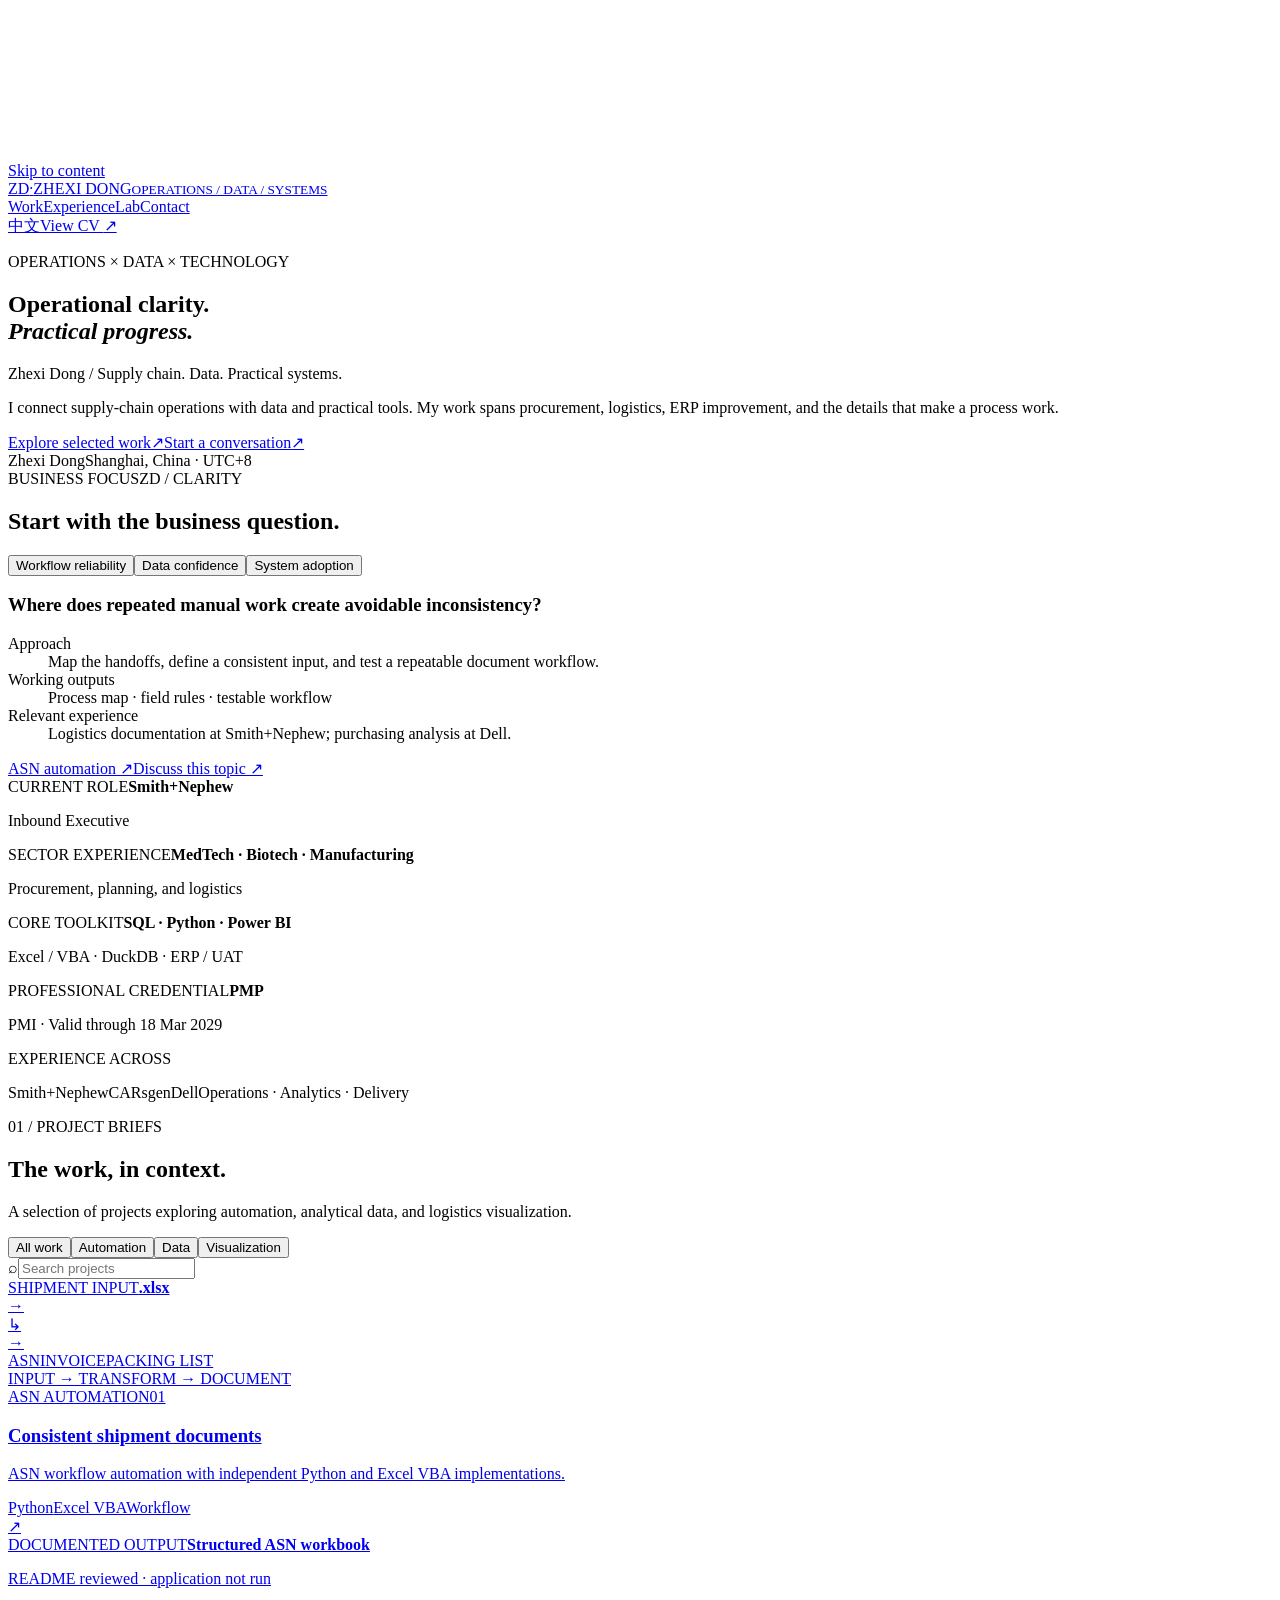
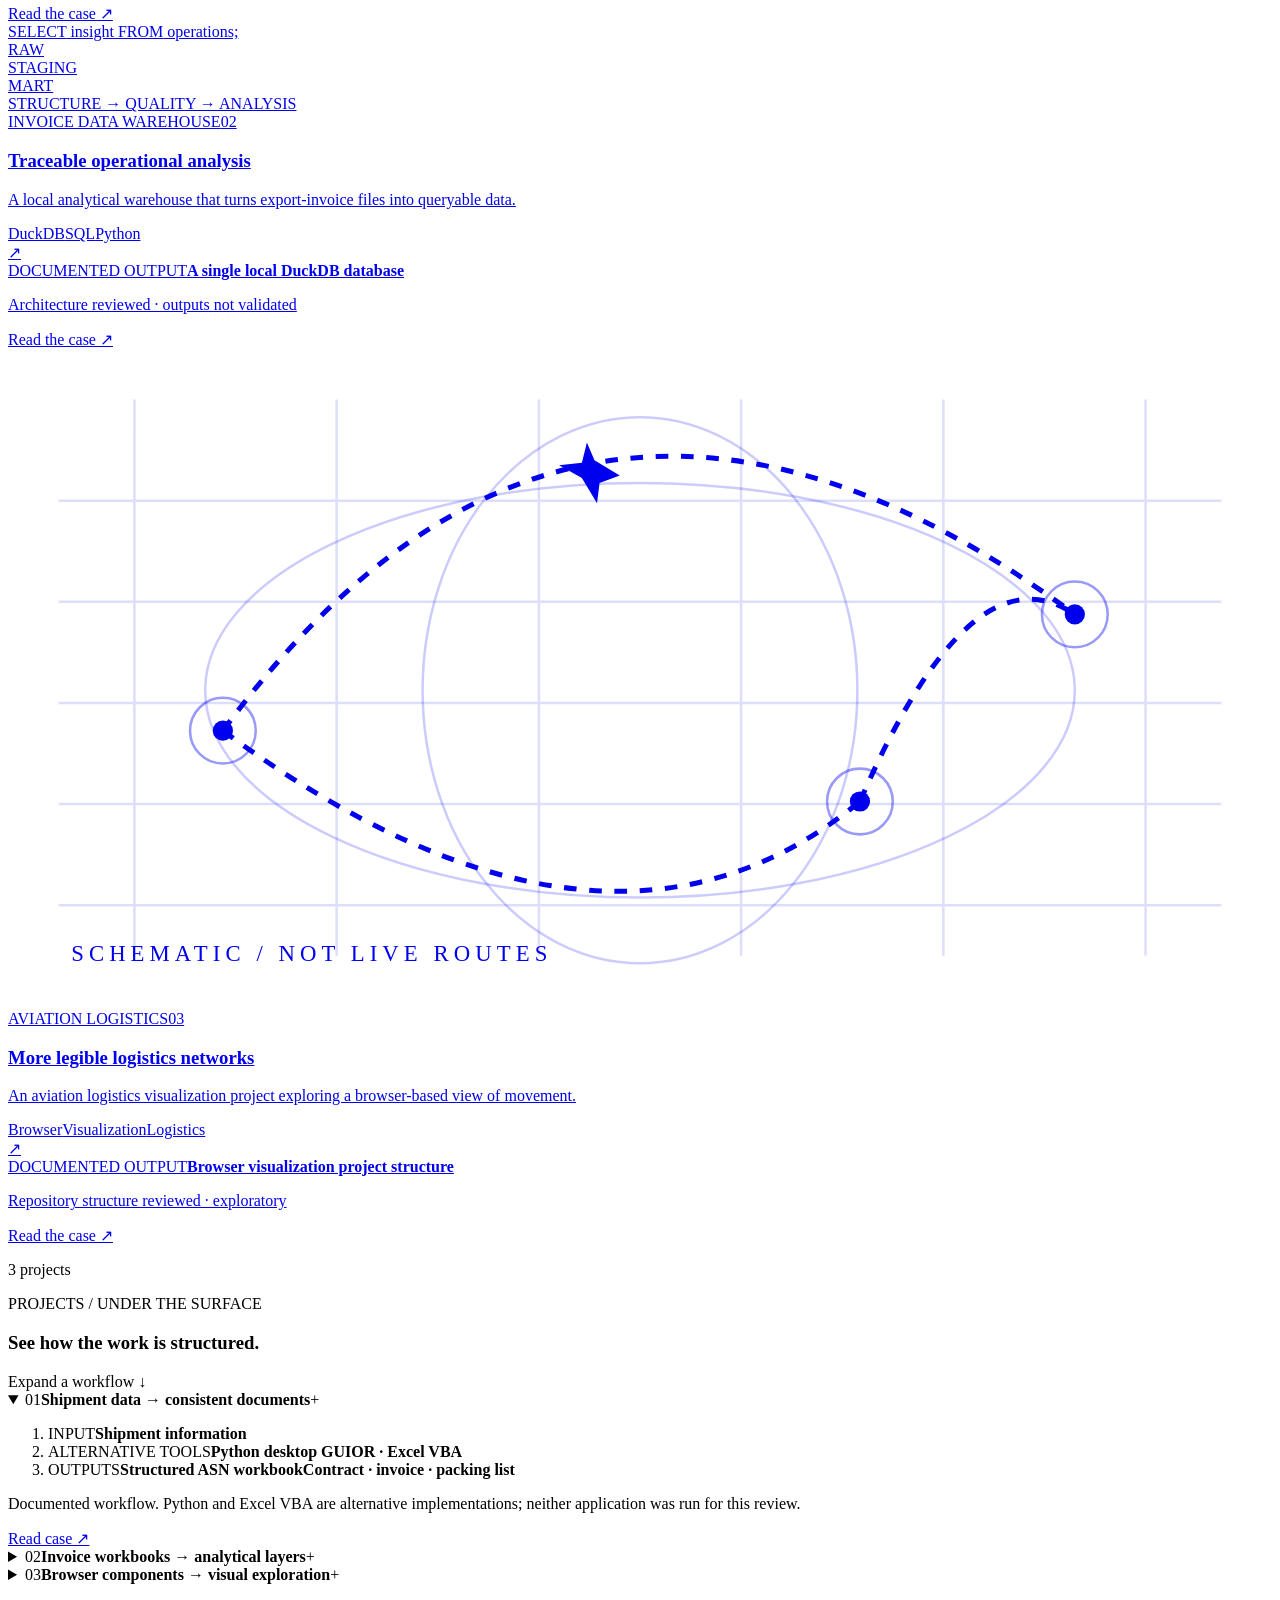
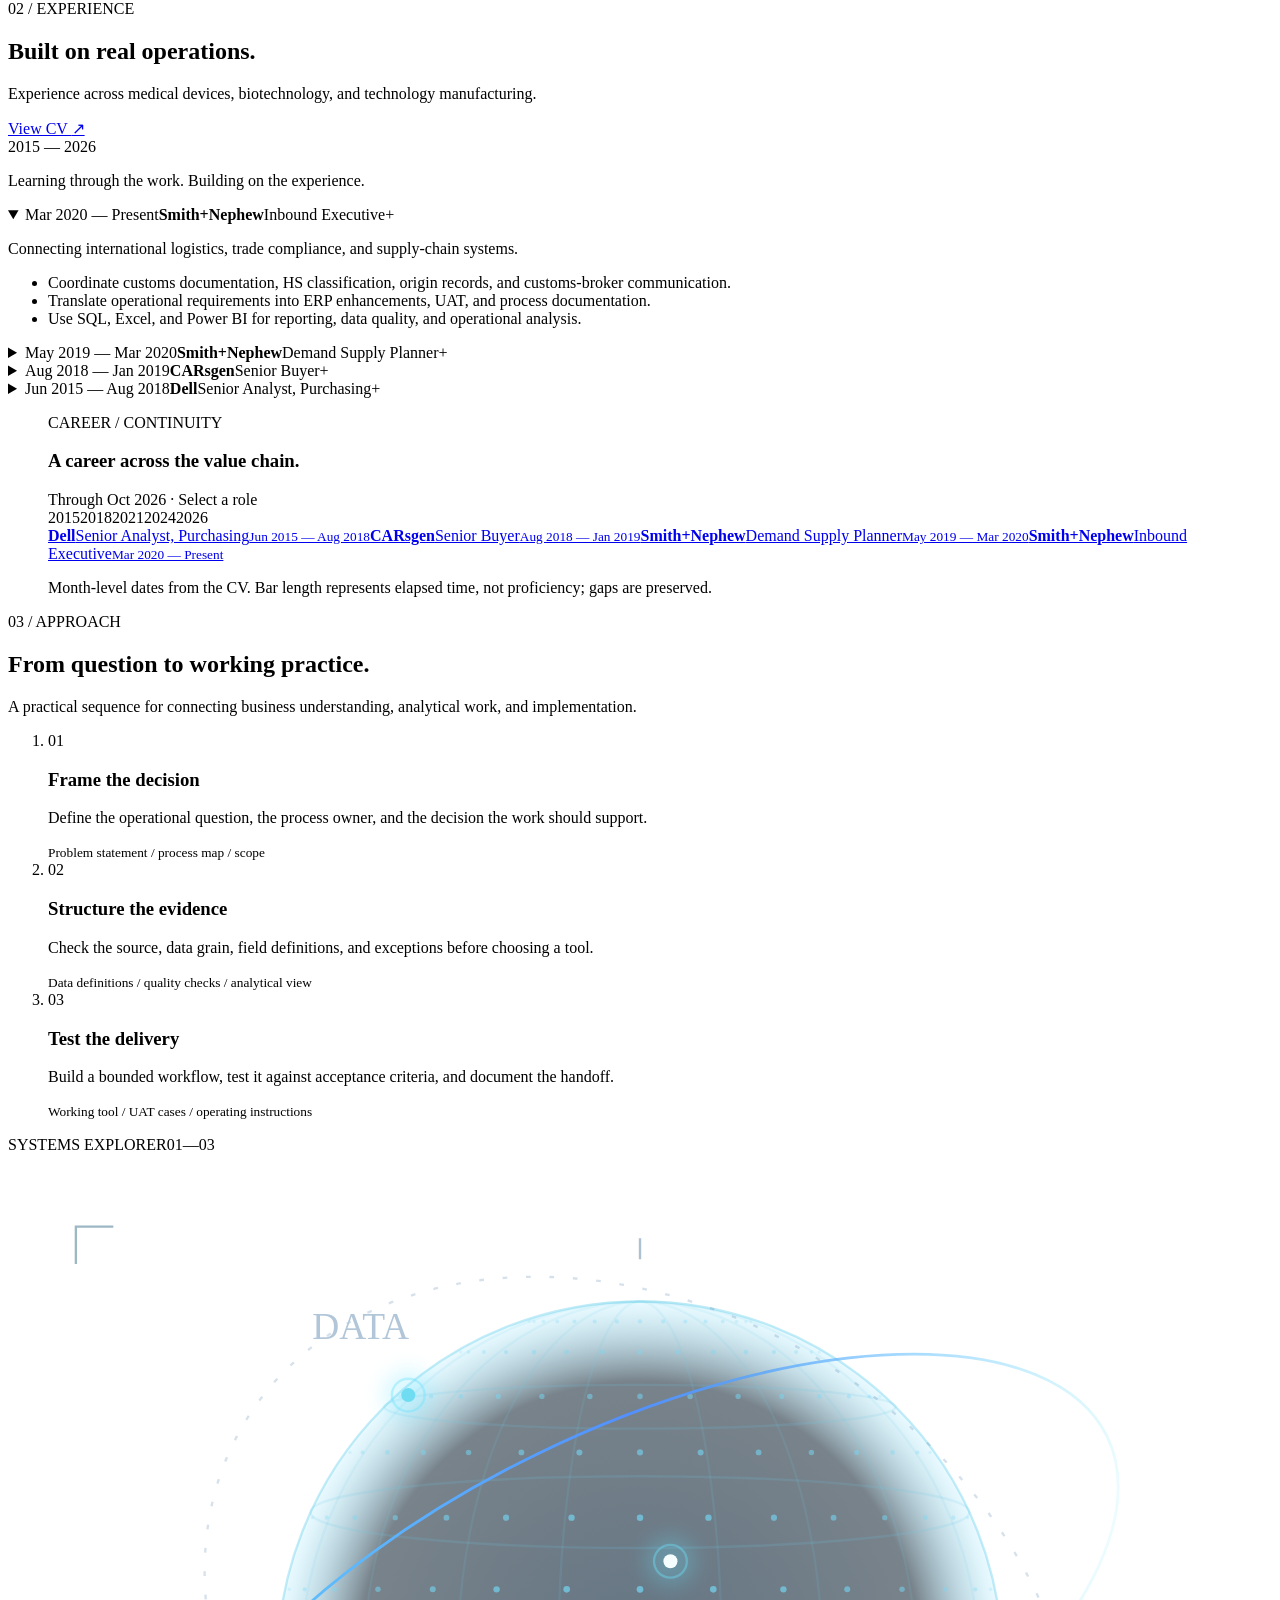
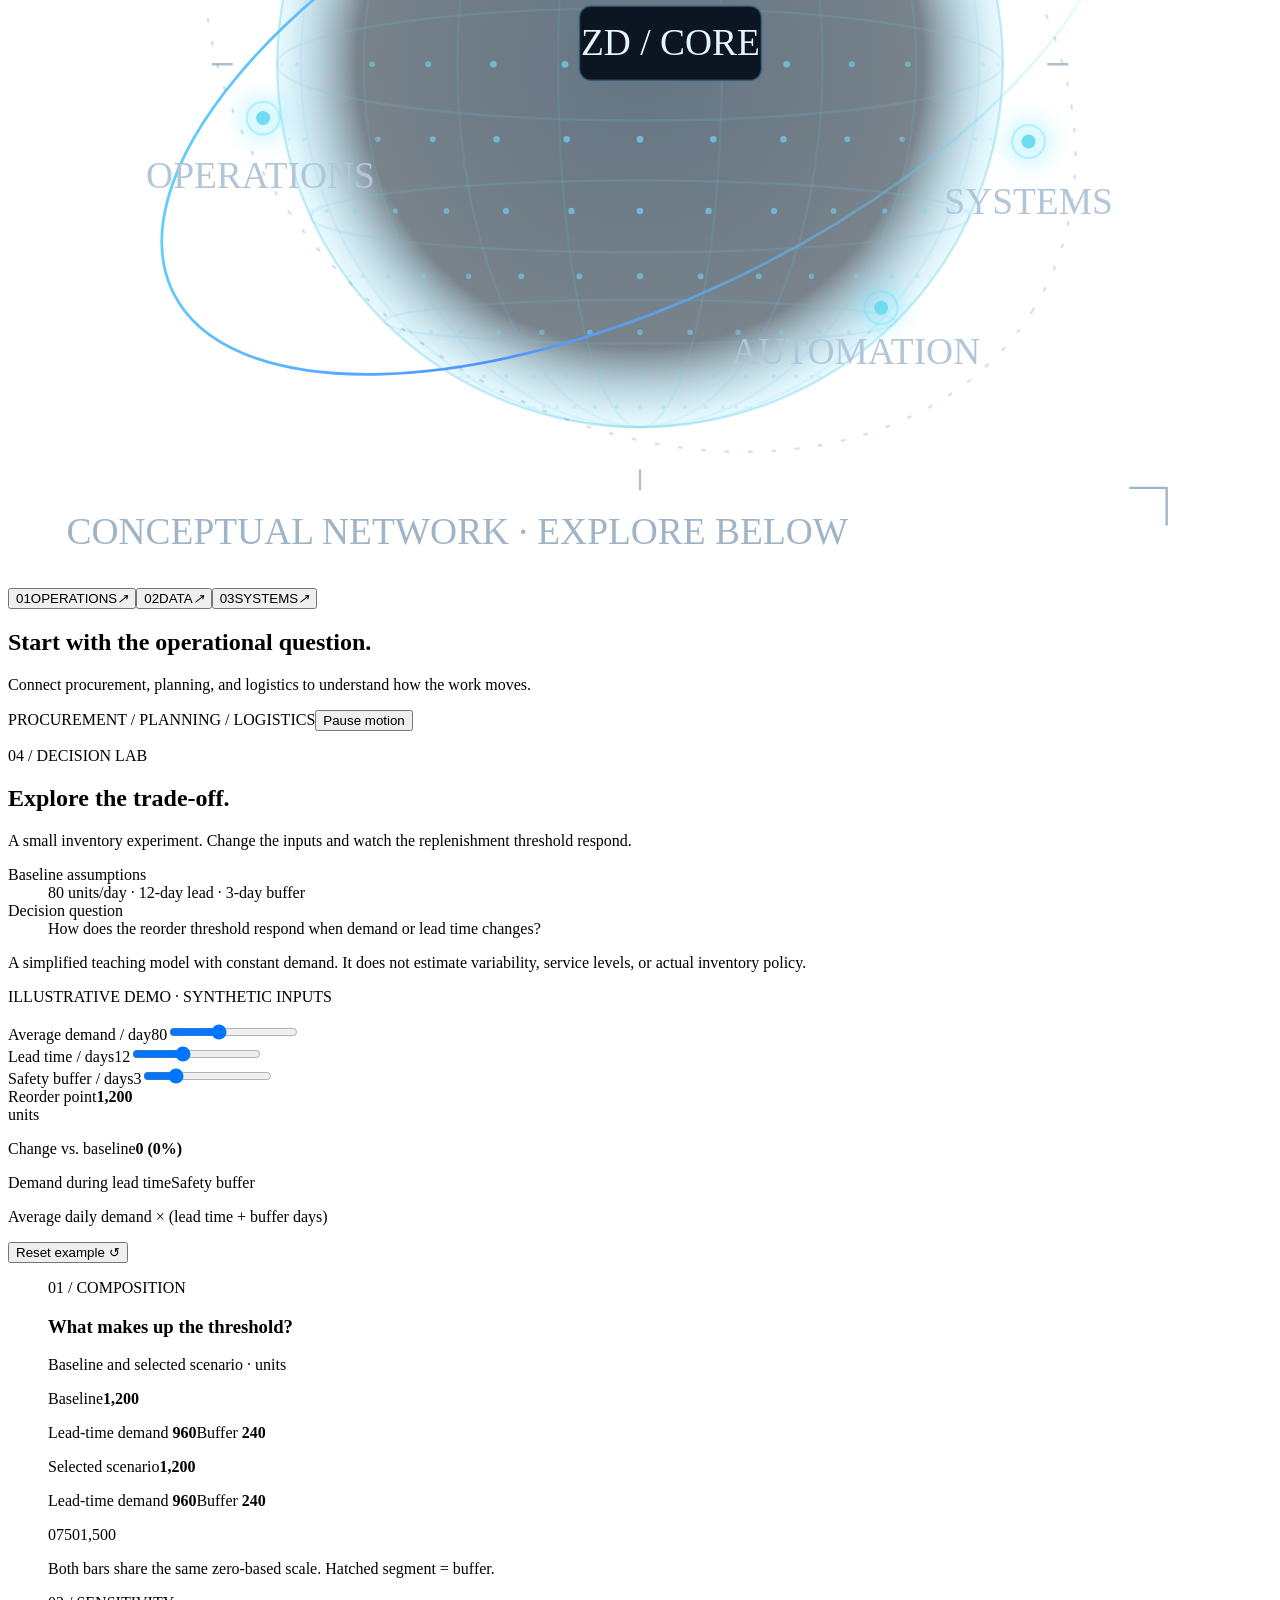
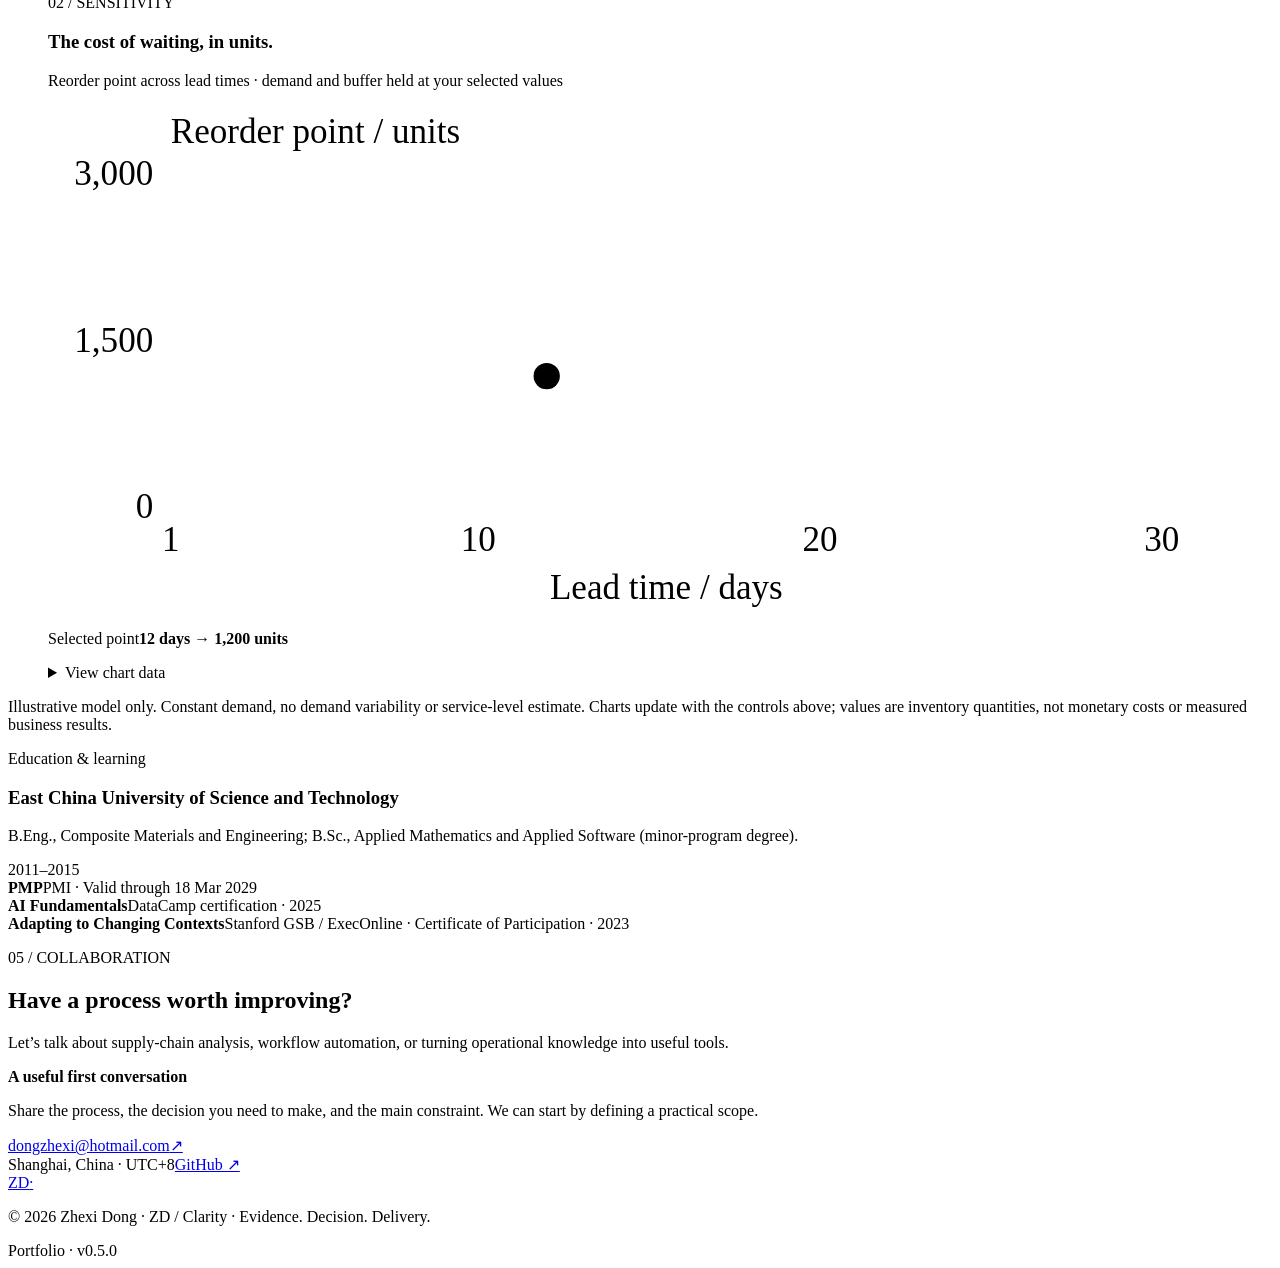
==== commit 9ffcf597: "Publish portfolio 0.5.0 visualizations" ====
--- a/en/index.html
+++ b/en/index.html
@@ -13,6 +13,6 @@
       document.documentElement.dataset.theme = initialTheme;
       document.querySelector('meta[name="theme-color"]').content =
         initialTheme === 'dark' ? '#070c14' : '#f5f6f3';
-    </script><link rel="stylesheet" href="/APP-personal-portfolio-publish-web/_astro/Layout.BJuk-fwn.css"></head><body><canvas class="particle-background" aria-hidden="true"></canvas><div class="reading-progress" aria-hidden="true"><span></span></div><a class="skip-link" href="#main">Skip to content</a><header class="site-header wrap"><a class="brand" href="/APP-personal-portfolio-publish-web/en/" aria-label="Zhexi Dong home"><span class="brand-mark">ZD<span>·</span></span><span>ZHEXI DONG<small>OPERATIONS / DATA / SYSTEMS</small></span></a><nav aria-label="Main navigation"><a href="/APP-personal-portfolio-publish-web/en/#work">Work</a><a href="/APP-personal-portfolio-publish-web/en/#experience">Experience</a><a href="/APP-personal-portfolio-publish-web/en/#lab">Lab</a><a href="/APP-personal-portfolio-publish-web/en/#contact">Contact</a></nav><div class="header-actions"><button type="button" class="theme-toggle" hidden data-light="Light" data-dark="Dark" data-to-light="Switch to light theme" data-to-dark="Switch to dark theme"><svg class="theme-sun" viewBox="0 0 24 24" fill="none" stroke="currentColor" stroke-width="1.6" aria-hidden="true"><circle cx="12" cy="12" r="4"></circle><path d="M12 2v2m0 16v2M2 12h2m16 0h2M5 5l1.5 1.5m11 11L19 19M5 19l1.5-1.5m11-11L19 5"></path></svg><svg class="theme-moon" viewBox="0 0 24 24" fill="none" stroke="currentColor" stroke-width="1.6" aria-hidden="true"><path d="M20.2 15.4A8.5 8.5 0 0 1 8.6 3.8a8.5 8.5 0 1 0 11.6 11.6Z"></path></svg><span></span></button><a class="language" href="/APP-personal-portfolio-publish-web/zh/" lang="zh" aria-label="Switch to Chinese">中文</a><a class="button small" href="/APP-personal-portfolio-publish-web/en/cv/">View CV <span aria-hidden="true">↗</span></a></div></header><main id="main"><section class="hero wrap"><div class="hero-copy"><p class="eyebrow"><span class="blue-dot"></span>OPERATIONS × DATA × TECHNOLOGY</p><h1>Operational clarity.<br><em>Practical progress.</em></h1><p class="profile-byline">Zhexi Dong <span> / Supply chain. Data. Practical systems.</span></p><p class="hero-description">I connect supply-chain operations with data and practical tools. My work spans procurement, logistics, ERP improvement, and the details that make a process work.</p><div class="hero-actions"><a class="button" href="#work">Explore selected work<span aria-hidden="true">↗</span></a><a class="text-link" href="mailto:dongzhexi@hotmail.com">Start a conversation<span aria-hidden="true">↗</span></a></div><div class="hero-meta"><span class="name-label">Zhexi Dong</span><span>Shanghai, China · UTC+8</span></div></div><aside class="business-focus" aria-labelledby="focus-heading"><div class="brief-topline"><span>BUSINESS FOCUS</span><span>ZD / CLARITY</span></div><h2 id="focus-heading">Start with the business question.</h2><div class="business-tabs" role="tablist" aria-label="Business priorities"><button type="button" role="tab" id="topic-workflow" aria-controls="panel-workflow" aria-selected="true" tabindex="0">Workflow reliability</button><button type="button" role="tab" id="topic-data" aria-controls="panel-data" aria-selected="false" tabindex="-1">Data confidence</button><button type="button" role="tab" id="topic-adoption" aria-controls="panel-adoption" aria-selected="false" tabindex="-1">System adoption</button></div><section class="business-panel" id="panel-workflow" role="tabpanel" aria-labelledby="topic-workflow" tabindex="0"><h3>Where does repeated manual work create avoidable inconsistency?</h3><dl><div><dt>Approach</dt><dd>Map the handoffs, define a consistent input, and test a repeatable document workflow.</dd></div><div><dt>Working outputs</dt><dd>Process map · field rules · testable workflow</dd></div><div><dt>Relevant experience</dt><dd>Logistics documentation at Smith+Nephew; purchasing analysis at Dell.</dd></div></dl><div class="business-actions"><a href="/APP-personal-portfolio-publish-web/en/projects/asn-automation/">ASN automation <span aria-hidden="true">↗</span></a><a href="mailto:dongzhexi@hotmail.com?subject=Let's%20discuss%3A%20Workflow%20reliability">Discuss this topic ↗</a></div></section><section class="business-panel" id="panel-data" role="tabpanel" aria-labelledby="topic-data" tabindex="0" hidden><h3>Can different workbooks support one consistent operational view?</h3><dl><div><dt>Approach</dt><dd>Agree the grain, trace the source fields, and separate raw data from analytical views.</dd></div><div><dt>Working outputs</dt><dd>Data model · quality checks · queryable views</dd></div><div><dt>Relevant experience</dt><dd>SQL, ERP, and BI integration for demand and supply planning at Smith+Nephew.</dd></div></dl><div class="business-actions"><a href="/APP-personal-portfolio-publish-web/en/projects/invoice-data-warehouse/">Invoice data warehouse <span aria-hidden="true">↗</span></a><a href="mailto:dongzhexi@hotmail.com?subject=Let's%20discuss%3A%20Data%20confidence">Discuss this topic ↗</a></div></section><section class="business-panel" id="panel-adoption" role="tabpanel" aria-labelledby="topic-adoption" tabindex="0" hidden><h3>What would make a process improvement usable in day-to-day work?</h3><dl><div><dt>Approach</dt><dd>Translate the operational requirement into a small working tool, acceptance checks, and clear instructions.</dd></div><div><dt>Working outputs</dt><dd>Requirements · UAT scenarios · operating guidance</dd></div><div><dt>Relevant experience</dt><dd>ERP process improvements and testing at CARsgen and Smith+Nephew.</dd></div></dl><div class="business-actions"><a href="/APP-personal-portfolio-publish-web/en/projects/asn-automation/">Two routes to ASN automation <span aria-hidden="true">↗</span></a><a href="mailto:dongzhexi@hotmail.com?subject=Let's%20discuss%3A%20System%20adoption">Discuss this topic ↗</a></div></section></aside><script type="module">var e=[...document.querySelectorAll(`.business-tabs [role="tab"]`)];function t(t){e.forEach(e=>{let n=e===t;e.setAttribute(`aria-selected`,String(n)),e.tabIndex=n?0:-1,document.getElementById(e.getAttribute(`aria-controls`)).hidden=!n})}e.forEach((n,r)=>{n.addEventListener(`click`,()=>t(n)),n.addEventListener(`keydown`,n=>{let i=r;if(n.key===`ArrowRight`)i=(r+1)%e.length;else if(n.key===`ArrowLeft`)i=(r+e.length-1)%e.length;else if(n.key===`Home`)i=0;else if(n.key===`End`)i=e.length-1;else return;n.preventDefault(),t(e[i]),e[i].focus()})});</script></section><section class="profile-brief wrap" aria-label="Professional profile at a glance"><div><span>CURRENT ROLE</span><strong>Smith+Nephew</strong><p>Inbound Executive</p></div><div><span>SECTOR EXPERIENCE</span><strong>MedTech · Biotech · Manufacturing</strong><p>Procurement, planning, and logistics</p></div><div><span>CORE TOOLKIT</span><strong>SQL · Python · Power BI</strong><p>Excel / VBA · DuckDB · ERP / UAT</p></div><div><span>PROFESSIONAL CREDENTIAL</span><strong>PMP</strong><p>PMI · Valid through 18 Mar 2029</p></div></section><div class="career-strip wrap"><p>EXPERIENCE ACROSS</p><span>Smith+Nephew</span><span>CARsgen</span><span>Dell</span><span class="strip-detail">Operations · Analytics · Delivery</span></div><section id="work" class="section wrap"><div class="section-heading"><div><p class="eyebrow">01 / PROJECT BRIEFS</p><h2>The work, in context.</h2></div><p>A selection of projects exploring automation, analytical data, and logistics visualization.</p></div><div class="project-toolbar"><div class="filters" role="group" aria-label="Filter projects"><button type="button" data-filter="all" aria-pressed="true">All work</button><button type="button" data-filter="automation" aria-pressed="false">Automation</button><button type="button" data-filter="data" aria-pressed="false">Data</button><button type="button" data-filter="visualization" aria-pressed="false">Visualization</button></div><label class="search"><span aria-hidden="true">⌕</span><input id="project-search" type="search" placeholder="Search projects" aria-label="Search projects"></label><div class="work-controls" hidden data-enhanced><div class="view-switch" role="group" aria-label="Project display"><button type="button" data-view="briefs" aria-pressed="true">Briefs</button><button type="button" data-view="cards" aria-pressed="false">Cards</button></div><button class="compare-toggle" type="button" aria-expanded="false" aria-controls="project-comparison">Compare all 3 projects <span aria-hidden="true">↔</span></button></div></div><div id="project-comparison" class="comparison-panel" hidden><p>Compare purpose, deliverables, and evidence across all three projects.</p><div class="comparison-scroll" tabindex="0" role="region" aria-label="Project comparison table"><table><caption>Project comparison</caption><thead><tr><th scope="col">Dimension</th><th scope="col"><a href="/APP-personal-portfolio-publish-web/en/projects/asn-automation/">ASN AUTOMATION ↗</a></th><th scope="col"><a href="/APP-personal-portfolio-publish-web/en/projects/invoice-data-warehouse/">INVOICE DATA WAREHOUSE ↗</a></th><th scope="col"><a href="/APP-personal-portfolio-publish-web/en/projects/logistics-visualization/">AVIATION LOGISTICS ↗</a></th></tr></thead><tbody><tr><th scope="row">Business objective</th><td>Consistent shipment documents</td><td>Traceable operational analysis</td><td>More legible logistics networks</td></tr><tr><th scope="row">Documented output</th><td>Structured ASN workbook</td><td>A single local DuckDB database</td><td>Browser visualization project structure</td></tr><tr><th scope="row">Tools / format</th><td>Python / Excel VBA / Workflow</td><td>DuckDB / SQL / Python</td><td>Browser / Visualization / Logistics</td></tr><tr><th scope="row">Evidence status</th><td>README reviewed · application not run</td><td>Architecture reviewed · outputs not validated</td><td>Repository structure reviewed · exploratory</td></tr></tbody></table></div></div><div class="project-grid" data-view="briefs"><article class="project-card" data-category="automation" data-search="less repetition. more control. asn workflow automation with independent python and excel vba implementations. python excel vba workflow"><a class="project-link" href="/APP-personal-portfolio-publish-web/en/projects/asn-automation/"><div class="project-art automation" aria-hidden="true"><div class="flow-art"><div class="file-stack"><span>SHIPMENT INPUT</span><i></i><i></i><i></i><b>.xlsx</b></div><span class="flow-arrow">→</span><div class="flow-node">↳</div><span class="flow-arrow">→</span><div class="flow-output"><span>ASN</span><span>INVOICE</span><span>PACKING LIST</span></div><div class="art-caption">INPUT → TRANSFORM → DOCUMENT</div></div></div><div class="project-info"><div class="project-kicker"><span>ASN AUTOMATION</span><span>01</span></div><h3>Consistent shipment documents</h3><p>ASN workflow automation with independent Python and Excel VBA implementations.</p><div class="project-bottom"><div class="tags"><span>Python</span><span>Excel VBA</span><span>Workflow</span></div><span class="circle-arrow" aria-hidden="true">↗</span></div></div><div class="project-proof"><span class="proof-label">DOCUMENTED OUTPUT</span><strong>Structured ASN workbook</strong><p>README reviewed · application not run</p><span class="case-link-label">Read the case ↗</span></div></a></article><article class="project-card" data-category="data" data-search="from spreadsheets to questions. a local analytical warehouse that turns export-invoice files into queryable data. duckdb sql python"><a class="project-link" href="/APP-personal-portfolio-publish-web/en/projects/invoice-data-warehouse/"><div class="project-art data" aria-hidden="true"><div class="data-art"><div class="code-line"><span>SELECT</span> insight <span>FROM</span> operations;</div><div class="data-grid"><div>RAW</div><div>STAGING</div><div>MART</div><div><i style="width:28%"></i></div><div><i style="width:45%"></i></div><div><i style="width:62%"></i></div><div><i style="width:79%"></i></div><div><i style="width:41%"></i></div><div><i style="width:58%"></i></div><div><i style="width:75%"></i></div><div><i style="width:37%"></i></div><div><i style="width:54%"></i></div><div><i style="width:71%"></i></div><div><i style="width:33%"></i></div><div><i style="width:50%"></i></div></div><div class="art-caption">STRUCTURE → QUALITY → ANALYSIS</div></div></div><div class="project-info"><div class="project-kicker"><span>INVOICE DATA WAREHOUSE</span><span>02</span></div><h3>Traceable operational analysis</h3><p>A local analytical warehouse that turns export-invoice files into queryable data.</p><div class="project-bottom"><div class="tags"><span>DuckDB</span><span>SQL</span><span>Python</span></div><span class="circle-arrow" aria-hidden="true">↗</span></div></div><div class="project-proof"><span class="proof-label">DOCUMENTED OUTPUT</span><strong>A single local DuckDB database</strong><p>Architecture reviewed · outputs not validated</p><span class="case-link-label">Read the case ↗</span></div></a></article><article class="project-card" data-category="visualization" data-search="a different view of movement. an aviation logistics visualization project exploring a browser-based view of movement. browser visualization logistics"><a class="project-link" href="/APP-personal-portfolio-publish-web/en/projects/logistics-visualization/"><div class="project-art visualization" aria-hidden="true"><svg viewBox="0 0 500 260" fill="none"><g stroke="currentColor" opacity=".13"><path d="M20 60H480"></path><path d="M20 100H480"></path><path d="M20 140H480"></path><path d="M20 180H480"></path><path d="M20 220H480"></path><path d="M50 20V240"></path><path d="M130 20V240"></path><path d="M210 20V240"></path><path d="M290 20V240"></path><path d="M370 20V240"></path><path d="M450 20V240"></path></g><ellipse cx="250" cy="135" rx="172" ry="82" stroke="currentColor" opacity=".2"></ellipse><ellipse cx="250" cy="135" rx="86" ry="108" stroke="currentColor" opacity=".2"></ellipse><path d="M85 151Q225 -40 422 105M85 151Q236 262 337 179M337 179Q381 77 422 105" stroke="currentColor" stroke-width="2" stroke-dasharray="5 5"></path><g><circle cx="85" cy="151" r="13" stroke="currentColor" opacity=".4"></circle><circle cx="85" cy="151" r="4" fill="currentColor"></circle></g><g><circle cx="337" cy="179" r="13" stroke="currentColor" opacity=".4"></circle><circle cx="337" cy="179" r="4" fill="currentColor"></circle></g><g><circle cx="422" cy="105" r="13" stroke="currentColor" opacity=".4"></circle><circle cx="422" cy="105" r="4" fill="currentColor"></circle></g><path d="m232 44 10 6-8 3-1 8-6-10-9-5 9-1 2-8z" fill="currentColor"></path><text x="25" y="242" fill="currentColor" font-size="9" letter-spacing="2">SCHEMATIC / NOT LIVE ROUTES</text></svg></div><div class="project-info"><div class="project-kicker"><span>AVIATION LOGISTICS</span><span>03</span></div><h3>More legible logistics networks</h3><p>An aviation logistics visualization project exploring a browser-based view of movement.</p><div class="project-bottom"><div class="tags"><span>Browser</span><span>Visualization</span><span>Logistics</span></div><span class="circle-arrow" aria-hidden="true">↗</span></div></div><div class="project-proof"><span class="proof-label">DOCUMENTED OUTPUT</span><strong>Browser visualization project structure</strong><p>Repository structure reviewed · exploratory</p><span class="case-link-label">Read the case ↗</span></div></a></article></div><p class="empty-state" id="project-empty" hidden>No projects match. Try another term or select All work.</p><p class="result-count" aria-live="polite"><span id="project-count">3</span> projects</p></section><section id="experience" class="experience-section"><div class="wrap section experience-layout"><div class="experience-intro"><p class="eyebrow">02 / EXPERIENCE</p><h2>Built on real operations.</h2><p>Experience across medical devices, biotechnology, and technology manufacturing.</p><a class="text-link" href="/APP-personal-portfolio-publish-web/en/cv/">View CV <span aria-hidden="true">↗</span></a><div class="experience-note"><span>2015 — 2026</span><p>Learning through the work.
-Building on the experience.</p></div></div><div class="timeline"><button id="expand-experience" class="compare-toggle" type="button" data-expand="Expand all roles" data-collapse="Collapse all roles" hidden data-enhanced>Expand all roles</button><details class="timeline-item" open><summary><span class="timeline-date">Mar 2020 — Present</span><span class="timeline-content"><strong>Smith+Nephew</strong><span>Inbound Executive</span></span><span class="expand-mark" aria-hidden="true">+</span></summary><div class="timeline-details"><p>Connecting international logistics, trade compliance, and supply-chain systems.</p><ul><li>Coordinate customs documentation, HS classification, origin records, and customs-broker communication.</li><li>Translate operational requirements into ERP enhancements, UAT, and process documentation.</li><li>Use SQL, Excel, and Power BI for reporting, data quality, and operational analysis.</li></ul></div></details><details class="timeline-item"><summary><span class="timeline-date">May 2019 — Mar 2020</span><span class="timeline-content"><strong>Smith+Nephew</strong><span>Demand Supply Planner</span></span><span class="expand-mark" aria-hidden="true">+</span></summary><div class="timeline-details"><p>Planning decisions grounded in connected, reliable data.</p><ul><li>Supported S&amp;OP with Salesforce, ERP, and BI data integrated through SQL; maintained planning and purchasing data integrity.</li></ul></div></details><details class="timeline-item"><summary><span class="timeline-date">Aug 2018 — Jan 2019</span><span class="timeline-content"><strong>CARsgen</strong><span>Senior Buyer</span></span><span class="expand-mark" aria-hidden="true">+</span></summary><div class="timeline-details"><p>Procurement processes, ERP improvements, and supplier information.</p><ul><li>Mapped purchasing processes, defined and tested ERP improvements, and strengthened supplier data for reporting.</li></ul></div></details><details class="timeline-item"><summary><span class="timeline-date">Jun 2015 — Aug 2018</span><span class="timeline-content"><strong>Dell</strong><span>Senior Analyst, Purchasing</span></span><span class="expand-mark" aria-hidden="true">+</span></summary><div class="timeline-details"><p>Global materials, inventory reporting, and logistics coordination.</p><ul><li>Built inventory, order, and supplier reports with Excel VBA and Access; supported data migration, quality checks, and material-flow planning.</li></ul></div></details></div></div></section><section id="method" class="method-section wrap"><div class="method-copy"><p class="eyebrow">03 / APPROACH</p><h2>From question to working practice.</h2><p class="method-intro">A practical sequence for connecting business understanding, analytical work, and implementation.</p><ol class="method-steps"><li><span>01</span><div><h3>Frame the decision</h3><p>Define the operational question, the process owner, and the decision the work should support.</p><small>Problem statement / process map / scope</small></div></li><li><span>02</span><div><h3>Structure the evidence</h3><p>Check the source, data grain, field definitions, and exceptions before choosing a tool.</p><small>Data definitions / quality checks / analytical view</small></div></li><li><span>03</span><div><h3>Test the delivery</h3><p>Build a bounded workflow, test it against acceptance criteria, and document the handoff.</p><small>Working tool / UAT cases / operating instructions</small></div></li></ol></div><div class="system-explorer" data-focus="operations" data-paused="true"><div class="explorer-topline"><span><i></i>SYSTEMS EXPLORER</span><span>01—03</span></div><div class="network-stage"><div class="network-halo" aria-hidden="true"></div><svg class="network-svg" viewBox="0 0 540 440" fill="none" role="img" aria-label="Conceptual network connecting operations, data, and systems; select a focus below"><defs><radialGradient id="globe-fill"><stop offset="0" stop-color="#102b41" stop-opacity=".65"></stop><stop offset=".78" stop-color="#0a1d2c" stop-opacity=".55"></stop><stop offset="1" stop-color="#59d7ff" stop-opacity=".13"></stop></radialGradient><linearGradient id="orbit-line" x1="70" y1="80" x2="400" y2="350" gradientUnits="userSpaceOnUse"><stop stop-color="#69e4f9"></stop><stop offset=".5" stop-color="#5290ff"></stop><stop offset="1" stop-color="#69e4f9" stop-opacity=".12"></stop></linearGradient><filter id="node-glow" x="-150%" y="-150%" width="400%" height="400%"><feGaussianBlur stdDeviation="4"></feGaussianBlur></filter></defs><g class="globe-grid"><circle cx="270" cy="218" r="155" fill="url(#globe-fill)" stroke="#55c8e8" stroke-opacity=".35"></circle><ellipse cx="270" cy="218" rx="35" ry="155" stroke="#69c9e6" stroke-opacity=".12"></ellipse><ellipse cx="270" cy="218" rx="78" ry="155" stroke="#69c9e6" stroke-opacity=".12"></ellipse><ellipse cx="270" cy="218" rx="118" ry="155" stroke="#69c9e6" stroke-opacity=".12"></ellipse><ellipse cx="270" cy="218" rx="145" ry="155" stroke="#69c9e6" stroke-opacity=".12"></ellipse><ellipse cx="270" cy="108" rx="109.20164833920778" ry="9.333333333333332" stroke="#69c9e6" stroke-opacity=".16"></ellipse><ellipse cx="270" cy="153" rx="140.71247279470288" ry="15.333333333333332" stroke="#69c9e6" stroke-opacity=".16"></ellipse><ellipse cx="270" cy="218" rx="155" ry="24" stroke="#69c9e6" stroke-opacity=".16"></ellipse><ellipse cx="270" cy="283" rx="140.71247279470288" ry="15.333333333333332" stroke="#69c9e6" stroke-opacity=".16"></ellipse><ellipse cx="270" cy="328" rx="109.20164833920778" ry="9.333333333333332" stroke="#69c9e6" stroke-opacity=".16"></ellipse><circle cx="222.6720782901959" cy="71.53729649054637" r="0.6758408572364819" fill="#75d9f8" opacity="0.1677655893500813"></circle><circle cx="224.74053557347958" cy="71.53729649054637" r="0.726393202250021" fill="#75d9f8" opacity="0.20252032654688945"></circle><circle cx="228.7870486312081" cy="71.53729649054637" r="0.773606797749979" fill="#75d9f8" opacity="0.23497967345311055"></circle><circle cx="234.63476542543484" cy="71.53729649054637" r="0.8154181830570404" fill="#75d9f8" opacity="0.26372500085171524"></circle><circle cx="242.0281126717936" cy="71.53729649054637" r="0.8500000000000001" fill="#75d9f8" opacity="0.28750000000000003"></circle><circle cx="250.64396561840232" cy="71.53729649054637" r="0.875840857236482" fill="#75d9f8" opacity="0.3052655893500813"></circle><circle cx="260.1057701480447" cy="71.53729649054637" r="0.8918113853070615" fill="#75d9f8" opacity="0.3162453273986047"></circle><circle cx="270" cy="71.53729649054637" r="0.897213595499958" fill="#75d9f8" opacity="0.3199593469062211"></circle><circle cx="279.8942298519553" cy="71.53729649054637" r="0.8918113853070615" fill="#75d9f8" opacity="0.3162453273986047"></circle><circle cx="289.3560343815977" cy="71.53729649054637" r="0.875840857236482" fill="#75d9f8" opacity="0.3052655893500813"></circle><circle cx="297.9718873282064" cy="71.53729649054637" r="0.8500000000000001" fill="#75d9f8" opacity="0.28750000000000003"></circle><circle cx="305.3652345745652" cy="71.53729649054637" r="0.8154181830570404" fill="#75d9f8" opacity="0.26372500085171524"></circle><circle cx="311.2129513687919" cy="71.53729649054637" r="0.773606797749979" fill="#75d9f8" opacity="0.23497967345311055"></circle><circle cx="315.2594644265204" cy="71.53729649054637" r="0.726393202250021" fill="#75d9f8" opacity="0.20252032654688945"></circle><circle cx="317.32792170980406" cy="71.53729649054637" r="0.6758408572364819" fill="#75d9f8" opacity="0.1677655893500813"></circle><circle cx="193.42181405664294" cy="84.63208781719646" r="0.6918113853070614" fill="#75d9f8" opacity="0.17874532739860471"></circle><circle cx="196.76864824527317" cy="84.63208781719646" r="0.773606797749979" fill="#75d9f8" opacity="0.23497967345311055"></circle><circle cx="203.3160439085982" cy="84.63208781719646" r="0.8500000000000001" fill="#75d9f8" opacity="0.2875000000000001"></circle><circle cx="212.77784843824062" cy="84.63208781719646" r="0.9176522425435434" fill="#75d9f8" opacity="0.33401091674868605"></circle><circle cx="224.74053557347958" cy="84.63208781719646" r="0.9736067977499792" fill="#75d9f8" opacity="0.3724796734531106"></circle><circle cx="238.6812784831634" cy="84.63208781719646" r="1.0154181830570406" fill="#75d9f8" opacity="0.4012250008517153"></circle><circle cx="253.99079980703254" cy="84.63208781719646" r="1.0412590402935225" fill="#75d9f8" opacity="0.41899059020179663"></circle><circle cx="270" cy="84.63208781719646" r="1.0500000000000003" fill="#75d9f8" opacity="0.42500000000000004"></circle><circle cx="286.00920019296746" cy="84.63208781719646" r="1.0412590402935225" fill="#75d9f8" opacity="0.41899059020179663"></circle><circle cx="301.3187215168366" cy="84.63208781719646" r="1.0154181830570406" fill="#75d9f8" opacity="0.4012250008517153"></circle><circle cx="315.2594644265204" cy="84.63208781719646" r="0.9736067977499792" fill="#75d9f8" opacity="0.3724796734531106"></circle><circle cx="327.22215156175935" cy="84.63208781719646" r="0.9176522425435434" fill="#75d9f8" opacity="0.33401091674868605"></circle><circle cx="336.6839560914018" cy="84.63208781719646" r="0.8500000000000001" fill="#75d9f8" opacity="0.2875000000000001"></circle><circle cx="343.2313517547268" cy="84.63208781719646" r="0.773606797749979" fill="#75d9f8" opacity="0.23497967345311055"></circle><circle cx="346.5781859433571" cy="84.63208781719646" r="0.6918113853070614" fill="#75d9f8" opacity="0.17874532739860471"></circle><circle cx="167.51838401172023" cy="103.55569687648129" r="0.7059545552064357" fill="#75d9f8" opacity="0.18846875670442453"></circle><circle cx="171.9973223917616" cy="103.55569687648129" r="0.8154181830570404" fill="#75d9f8" opacity="0.26372500085171524"></circle><circle cx="180.7594480523057" cy="103.55569687648129" r="0.9176522425435434" fill="#75d9f8" opacity="0.33401091674868605"></circle><circle cx="193.42181405664294" cy="103.55569687648129" r="1.0081886146929386" fill="#75d9f8" opacity="0.39625467260139535"></circle><circle cx="209.43101424961043" cy="103.55569687648129" r="1.0830704256005839" fill="#75d9f8" opacity="0.4477359176004013"></circle><circle cx="228.0873697621098" cy="103.55569687648129" r="1.1390249808070194" fill="#75d9f8" opacity="0.48620467430482583"></circle><circle cx="248.57550833511866" cy="103.55569687648129" r="1.173606797749979" fill="#75d9f8" opacity="0.5099796734531106"></circle><circle cx="270" cy="103.55569687648129" r="1.1853044850870866" fill="#75d9f8" opacity="0.5180218334973721"></circle><circle cx="291.4244916648813" cy="103.55569687648129" r="1.173606797749979" fill="#75d9f8" opacity="0.5099796734531106"></circle><circle cx="311.9126302378902" cy="103.55569687648129" r="1.1390249808070194" fill="#75d9f8" opacity="0.48620467430482583"></circle><circle cx="330.5689857503896" cy="103.55569687648129" r="1.0830704256005839" fill="#75d9f8" opacity="0.4477359176004013"></circle><circle cx="346.5781859433571" cy="103.55569687648129" r="1.0081886146929386" fill="#75d9f8" opacity="0.39625467260139535"></circle><circle cx="359.2405519476943" cy="103.55569687648129" r="0.9176522425435434" fill="#75d9f8" opacity="0.33401091674868605"></circle><circle cx="368.0026776082384" cy="103.55569687648129" r="0.8154181830570404" fill="#75d9f8" opacity="0.26372500085171524"></circle><circle cx="372.48161598827977" cy="103.55569687648129" r="0.7059545552064357" fill="#75d9f8" opacity="0.18846875670442453"></circle><circle cx="146.09389234683886" cy="127.48107114695914" r="0.7176522425435433" fill="#75d9f8" opacity="0.196510916748686"></circle><circle cx="151.50918381875275" cy="127.48107114695914" r="0.8500000000000001" fill="#75d9f8" opacity="0.28750000000000003"></circle><circle cx="162.10309253980634" cy="127.48107114695914" r="0.9736067977499792" fill="#75d9f8" opacity="0.3724796734531106"></circle><circle cx="177.41261386367546" cy="127.48107114695914" r="1.0830704256005839" fill="#75d9f8" opacity="0.4477359176004013"></circle><circle cx="196.76864824527317" cy="127.48107114695914" r="1.173606797749979" fill="#75d9f8" opacity="0.5099796734531106"></circle><circle cx="219.32524410156572" cy="127.48107114695914" r="1.2412590402935222" fill="#75d9f8" opacity="0.5564905902017966"></circle><circle cx="244.09656995507726" cy="127.48107114695914" r="1.2830704256005836" fill="#75d9f8" opacity="0.5852359176004013"></circle><circle cx="270" cy="127.48107114695914" r="1.297213595499958" fill="#75d9f8" opacity="0.5949593469062211"></circle><circle cx="295.90343004492274" cy="127.48107114695914" r="1.2830704256005836" fill="#75d9f8" opacity="0.5852359176004013"></circle><circle cx="320.6747558984343" cy="127.48107114695914" r="1.2412590402935222" fill="#75d9f8" opacity="0.5564905902017966"></circle><circle cx="343.2313517547268" cy="127.48107114695914" r="1.173606797749979" fill="#75d9f8" opacity="0.5099796734531106"></circle><circle cx="362.58738613632454" cy="127.48107114695914" r="1.0830704256005839" fill="#75d9f8" opacity="0.4477359176004013"></circle><circle cx="377.8969074601937" cy="127.48107114695914" r="0.9736067977499792" fill="#75d9f8" opacity="0.3724796734531106"></circle><circle cx="388.4908161812473" cy="127.48107114695914" r="0.8500000000000001" fill="#75d9f8" opacity="0.28750000000000003"></circle><circle cx="393.90610765316114" cy="127.48107114695914" r="0.7176522425435433" fill="#75d9f8" opacity="0.196510916748686"></circle><circle cx="130.0846921538714" cy="155.3625569663268" r="0.726393202250021" fill="#75d9f8" opacity="0.20252032654688945"></circle><circle cx="136.1996624948836" cy="155.3625569663268" r="0.875840857236482" fill="#75d9f8" opacity="0.3052655893500813"></circle><circle cx="148.16234963012252" cy="155.3625569663268" r="1.0154181830570406" fill="#75d9f8" opacity="0.4012250008517153"></circle><circle cx="165.44992672843654" cy="155.3625569663268" r="1.1390249808070194" fill="#75d9f8" opacity="0.48620467430482583"></circle><circle cx="187.30684371563075" cy="155.3625569663268" r="1.2412590402935222" fill="#75d9f8" opacity="0.5564905902017966"></circle><circle cx="212.77784843824065" cy="155.3625569663268" r="1.3176522425435433" fill="#75d9f8" opacity="0.609010916748686"></circle><circle cx="240.74973576644703" cy="155.3625569663268" r="1.3648658380435013" fill="#75d9f8" opacity="0.6414702636549071"></circle><circle cx="270" cy="155.3625569663268" r="1.3808363661140808" fill="#75d9f8" opacity="0.6524500017034306"></circle><circle cx="299.25026423355297" cy="155.3625569663268" r="1.3648658380435013" fill="#75d9f8" opacity="0.6414702636549071"></circle><circle cx="327.22215156175935" cy="155.3625569663268" r="1.3176522425435433" fill="#75d9f8" opacity="0.609010916748686"></circle><circle cx="352.69315628436925" cy="155.3625569663268" r="1.2412590402935222" fill="#75d9f8" opacity="0.5564905902017966"></circle><circle cx="374.55007327156346" cy="155.3625569663268" r="1.1390249808070194" fill="#75d9f8" opacity="0.48620467430482583"></circle><circle cx="391.83765036987745" cy="155.3625569663268" r="1.0154181830570406" fill="#75d9f8" opacity="0.4012250008517153"></circle><circle cx="403.80033750511643" cy="155.3625569663268" r="0.875840857236482" fill="#75d9f8" opacity="0.3052655893500813"></circle><circle cx="409.9153078461286" cy="155.3625569663268" r="0.726393202250021" fill="#75d9f8" opacity="0.20252032654688945"></circle><circle cx="120.19046230191611" cy="185.98159961406506" r="0.7317954124429176" fill="#75d9f8" opacity="0.20623434605450583"></circle><circle cx="126.73785796524118" cy="185.98159961406506" r="0.8918113853070615" fill="#75d9f8" opacity="0.3162453273986047"></circle><circle cx="139.54649668351382" cy="185.98159961406506" r="1.0412590402935225" fill="#75d9f8" opacity="0.41899059020179663"></circle><circle cx="158.05657948207778" cy="185.98159961406506" r="1.173606797749979" fill="#75d9f8" opacity="0.5099796734531106"></circle><circle cx="181.45912692140402" cy="185.98159961406506" r="1.2830704256005836" fill="#75d9f8" opacity="0.5852359176004013"></circle><circle cx="208.73133538051212" cy="185.98159961406506" r="1.3648658380435013" fill="#75d9f8" opacity="0.6414702636549071"></circle><circle cx="238.6812784831634" cy="185.98159961406506" r="1.4154181830570405" fill="#75d9f8" opacity="0.6762250008517154"></circle><circle cx="270" cy="185.98159961406506" r="1.4325180805870446" fill="#75d9f8" opacity="0.6879811804035932"></circle><circle cx="301.3187215168366" cy="185.98159961406506" r="1.4154181830570405" fill="#75d9f8" opacity="0.6762250008517154"></circle><circle cx="331.2686646194879" cy="185.98159961406506" r="1.3648658380435013" fill="#75d9f8" opacity="0.6414702636549071"></circle><circle cx="358.54087307859595" cy="185.98159961406506" r="1.2830704256005836" fill="#75d9f8" opacity="0.5852359176004013"></circle><circle cx="381.9434205179222" cy="185.98159961406506" r="1.173606797749979" fill="#75d9f8" opacity="0.5099796734531106"></circle><circle cx="400.45350331648615" cy="185.98159961406506" r="1.0412590402935225" fill="#75d9f8" opacity="0.41899059020179663"></circle><circle cx="413.2621420347588" cy="185.98159961406506" r="0.8918113853070615" fill="#75d9f8" opacity="0.3162453273986047"></circle><circle cx="419.8095376980839" cy="185.98159961406506" r="0.7317954124429176" fill="#75d9f8" opacity="0.20623434605450583"></circle><circle cx="116.84362811328592" cy="218" r="0.7336227706141227" fill="#75d9f8" opacity="0.2074906547972094"></circle><circle cx="123.53729649054637" cy="218" r="0.897213595499958" fill="#75d9f8" opacity="0.3199593469062211"></circle><circle cx="136.63208781719646" cy="218" r="1.0500000000000003" fill="#75d9f8" opacity="0.42500000000000004"></circle><circle cx="155.5556968764813" cy="218" r="1.1853044850870866" fill="#75d9f8" opacity="0.5180218334973721"></circle><circle cx="179.48107114695915" cy="218" r="1.297213595499958" fill="#75d9f8" opacity="0.5949593469062211"></circle><circle cx="207.3625569663268" cy="218" r="1.3808363661140808" fill="#75d9f8" opacity="0.6524500017034306"></circle><circle cx="237.98159961406506" cy="218" r="1.4325180805870446" fill="#75d9f8" opacity="0.6879811804035932"></circle><circle cx="270" cy="218" r="1.4500000000000002" fill="#75d9f8" opacity="0.7000000000000001"></circle><circle cx="302.0184003859349" cy="218" r="1.4325180805870446" fill="#75d9f8" opacity="0.6879811804035932"></circle><circle cx="332.6374430336732" cy="218" r="1.3808363661140808" fill="#75d9f8" opacity="0.6524500017034306"></circle><circle cx="360.51892885304085" cy="218" r="1.297213595499958" fill="#75d9f8" opacity="0.5949593469062211"></circle><circle cx="384.4443031235187" cy="218" r="1.1853044850870866" fill="#75d9f8" opacity="0.5180218334973721"></circle><circle cx="403.36791218280354" cy="218" r="1.0500000000000003" fill="#75d9f8" opacity="0.42500000000000004"></circle><circle cx="416.4627035094536" cy="218" r="0.897213595499958" fill="#75d9f8" opacity="0.3199593469062211"></circle><circle cx="423.15637188671406" cy="218" r="0.7336227706141227" fill="#75d9f8" opacity="0.2074906547972094"></circle><circle cx="120.19046230191611" cy="250.01840038593494" r="0.7317954124429176" fill="#75d9f8" opacity="0.20623434605450583"></circle><circle cx="126.73785796524118" cy="250.01840038593494" r="0.8918113853070615" fill="#75d9f8" opacity="0.3162453273986047"></circle><circle cx="139.54649668351382" cy="250.01840038593494" r="1.0412590402935225" fill="#75d9f8" opacity="0.41899059020179663"></circle><circle cx="158.05657948207778" cy="250.01840038593494" r="1.173606797749979" fill="#75d9f8" opacity="0.5099796734531106"></circle><circle cx="181.45912692140402" cy="250.01840038593494" r="1.2830704256005836" fill="#75d9f8" opacity="0.5852359176004013"></circle><circle cx="208.73133538051212" cy="250.01840038593494" r="1.3648658380435013" fill="#75d9f8" opacity="0.6414702636549071"></circle><circle cx="238.6812784831634" cy="250.01840038593494" r="1.4154181830570405" fill="#75d9f8" opacity="0.6762250008517154"></circle><circle cx="270" cy="250.01840038593494" r="1.4325180805870446" fill="#75d9f8" opacity="0.6879811804035932"></circle><circle cx="301.3187215168366" cy="250.01840038593494" r="1.4154181830570405" fill="#75d9f8" opacity="0.6762250008517154"></circle><circle cx="331.2686646194879" cy="250.01840038593494" r="1.3648658380435013" fill="#75d9f8" opacity="0.6414702636549071"></circle><circle cx="358.54087307859595" cy="250.01840038593494" r="1.2830704256005836" fill="#75d9f8" opacity="0.5852359176004013"></circle><circle cx="381.9434205179222" cy="250.01840038593494" r="1.173606797749979" fill="#75d9f8" opacity="0.5099796734531106"></circle><circle cx="400.45350331648615" cy="250.01840038593494" r="1.0412590402935225" fill="#75d9f8" opacity="0.41899059020179663"></circle><circle cx="413.2621420347588" cy="250.01840038593494" r="0.8918113853070615" fill="#75d9f8" opacity="0.3162453273986047"></circle><circle cx="419.8095376980839" cy="250.01840038593494" r="0.7317954124429176" fill="#75d9f8" opacity="0.20623434605450583"></circle><circle cx="130.0846921538714" cy="280.6374430336732" r="0.726393202250021" fill="#75d9f8" opacity="0.20252032654688945"></circle><circle cx="136.1996624948836" cy="280.6374430336732" r="0.875840857236482" fill="#75d9f8" opacity="0.3052655893500813"></circle><circle cx="148.16234963012252" cy="280.6374430336732" r="1.0154181830570406" fill="#75d9f8" opacity="0.4012250008517153"></circle><circle cx="165.44992672843654" cy="280.6374430336732" r="1.1390249808070194" fill="#75d9f8" opacity="0.48620467430482583"></circle><circle cx="187.30684371563075" cy="280.6374430336732" r="1.2412590402935222" fill="#75d9f8" opacity="0.5564905902017966"></circle><circle cx="212.77784843824065" cy="280.6374430336732" r="1.3176522425435433" fill="#75d9f8" opacity="0.609010916748686"></circle><circle cx="240.74973576644703" cy="280.6374430336732" r="1.3648658380435013" fill="#75d9f8" opacity="0.6414702636549071"></circle><circle cx="270" cy="280.6374430336732" r="1.3808363661140808" fill="#75d9f8" opacity="0.6524500017034306"></circle><circle cx="299.25026423355297" cy="280.6374430336732" r="1.3648658380435013" fill="#75d9f8" opacity="0.6414702636549071"></circle><circle cx="327.22215156175935" cy="280.6374430336732" r="1.3176522425435433" fill="#75d9f8" opacity="0.609010916748686"></circle><circle cx="352.69315628436925" cy="280.6374430336732" r="1.2412590402935222" fill="#75d9f8" opacity="0.5564905902017966"></circle><circle cx="374.55007327156346" cy="280.6374430336732" r="1.1390249808070194" fill="#75d9f8" opacity="0.48620467430482583"></circle><circle cx="391.83765036987745" cy="280.6374430336732" r="1.0154181830570406" fill="#75d9f8" opacity="0.4012250008517153"></circle><circle cx="403.80033750511643" cy="280.6374430336732" r="0.875840857236482" fill="#75d9f8" opacity="0.3052655893500813"></circle><circle cx="409.9153078461286" cy="280.6374430336732" r="0.726393202250021" fill="#75d9f8" opacity="0.20252032654688945"></circle><circle cx="146.09389234683886" cy="308.51892885304085" r="0.7176522425435433" fill="#75d9f8" opacity="0.196510916748686"></circle><circle cx="151.50918381875275" cy="308.51892885304085" r="0.8500000000000001" fill="#75d9f8" opacity="0.28750000000000003"></circle><circle cx="162.10309253980634" cy="308.51892885304085" r="0.9736067977499792" fill="#75d9f8" opacity="0.3724796734531106"></circle><circle cx="177.41261386367546" cy="308.51892885304085" r="1.0830704256005839" fill="#75d9f8" opacity="0.4477359176004013"></circle><circle cx="196.76864824527317" cy="308.51892885304085" r="1.173606797749979" fill="#75d9f8" opacity="0.5099796734531106"></circle><circle cx="219.32524410156572" cy="308.51892885304085" r="1.2412590402935222" fill="#75d9f8" opacity="0.5564905902017966"></circle><circle cx="244.09656995507726" cy="308.51892885304085" r="1.2830704256005836" fill="#75d9f8" opacity="0.5852359176004013"></circle><circle cx="270" cy="308.51892885304085" r="1.297213595499958" fill="#75d9f8" opacity="0.5949593469062211"></circle><circle cx="295.90343004492274" cy="308.51892885304085" r="1.2830704256005836" fill="#75d9f8" opacity="0.5852359176004013"></circle><circle cx="320.6747558984343" cy="308.51892885304085" r="1.2412590402935222" fill="#75d9f8" opacity="0.5564905902017966"></circle><circle cx="343.2313517547268" cy="308.51892885304085" r="1.173606797749979" fill="#75d9f8" opacity="0.5099796734531106"></circle><circle cx="362.58738613632454" cy="308.51892885304085" r="1.0830704256005839" fill="#75d9f8" opacity="0.4477359176004013"></circle><circle cx="377.8969074601937" cy="308.51892885304085" r="0.9736067977499792" fill="#75d9f8" opacity="0.3724796734531106"></circle><circle cx="388.4908161812473" cy="308.51892885304085" r="0.8500000000000001" fill="#75d9f8" opacity="0.28750000000000003"></circle><circle cx="393.90610765316114" cy="308.51892885304085" r="0.7176522425435433" fill="#75d9f8" opacity="0.196510916748686"></circle><circle cx="167.51838401172023" cy="332.4443031235187" r="0.7059545552064357" fill="#75d9f8" opacity="0.18846875670442453"></circle><circle cx="171.9973223917616" cy="332.4443031235187" r="0.8154181830570404" fill="#75d9f8" opacity="0.26372500085171524"></circle><circle cx="180.7594480523057" cy="332.4443031235187" r="0.9176522425435434" fill="#75d9f8" opacity="0.33401091674868605"></circle><circle cx="193.42181405664294" cy="332.4443031235187" r="1.0081886146929386" fill="#75d9f8" opacity="0.39625467260139535"></circle><circle cx="209.43101424961043" cy="332.4443031235187" r="1.0830704256005839" fill="#75d9f8" opacity="0.4477359176004013"></circle><circle cx="228.0873697621098" cy="332.4443031235187" r="1.1390249808070194" fill="#75d9f8" opacity="0.48620467430482583"></circle><circle cx="248.57550833511866" cy="332.4443031235187" r="1.173606797749979" fill="#75d9f8" opacity="0.5099796734531106"></circle><circle cx="270" cy="332.4443031235187" r="1.1853044850870866" fill="#75d9f8" opacity="0.5180218334973721"></circle><circle cx="291.4244916648813" cy="332.4443031235187" r="1.173606797749979" fill="#75d9f8" opacity="0.5099796734531106"></circle><circle cx="311.9126302378902" cy="332.4443031235187" r="1.1390249808070194" fill="#75d9f8" opacity="0.48620467430482583"></circle><circle cx="330.5689857503896" cy="332.4443031235187" r="1.0830704256005839" fill="#75d9f8" opacity="0.4477359176004013"></circle><circle cx="346.5781859433571" cy="332.4443031235187" r="1.0081886146929386" fill="#75d9f8" opacity="0.39625467260139535"></circle><circle cx="359.2405519476943" cy="332.4443031235187" r="0.9176522425435434" fill="#75d9f8" opacity="0.33401091674868605"></circle><circle cx="368.0026776082384" cy="332.4443031235187" r="0.8154181830570404" fill="#75d9f8" opacity="0.26372500085171524"></circle><circle cx="372.48161598827977" cy="332.4443031235187" r="0.7059545552064357" fill="#75d9f8" opacity="0.18846875670442453"></circle><circle cx="193.42181405664294" cy="351.36791218280354" r="0.6918113853070614" fill="#75d9f8" opacity="0.17874532739860471"></circle><circle cx="196.76864824527317" cy="351.36791218280354" r="0.773606797749979" fill="#75d9f8" opacity="0.23497967345311055"></circle><circle cx="203.3160439085982" cy="351.36791218280354" r="0.8500000000000001" fill="#75d9f8" opacity="0.2875000000000001"></circle><circle cx="212.77784843824062" cy="351.36791218280354" r="0.9176522425435434" fill="#75d9f8" opacity="0.33401091674868605"></circle><circle cx="224.74053557347958" cy="351.36791218280354" r="0.9736067977499792" fill="#75d9f8" opacity="0.3724796734531106"></circle><circle cx="238.6812784831634" cy="351.36791218280354" r="1.0154181830570406" fill="#75d9f8" opacity="0.4012250008517153"></circle><circle cx="253.99079980703254" cy="351.36791218280354" r="1.0412590402935225" fill="#75d9f8" opacity="0.41899059020179663"></circle><circle cx="270" cy="351.36791218280354" r="1.0500000000000003" fill="#75d9f8" opacity="0.42500000000000004"></circle><circle cx="286.00920019296746" cy="351.36791218280354" r="1.0412590402935225" fill="#75d9f8" opacity="0.41899059020179663"></circle><circle cx="301.3187215168366" cy="351.36791218280354" r="1.0154181830570406" fill="#75d9f8" opacity="0.4012250008517153"></circle><circle cx="315.2594644265204" cy="351.36791218280354" r="0.9736067977499792" fill="#75d9f8" opacity="0.3724796734531106"></circle><circle cx="327.22215156175935" cy="351.36791218280354" r="0.9176522425435434" fill="#75d9f8" opacity="0.33401091674868605"></circle><circle cx="336.6839560914018" cy="351.36791218280354" r="0.8500000000000001" fill="#75d9f8" opacity="0.2875000000000001"></circle><circle cx="343.2313517547268" cy="351.36791218280354" r="0.773606797749979" fill="#75d9f8" opacity="0.23497967345311055"></circle><circle cx="346.5781859433571" cy="351.36791218280354" r="0.6918113853070614" fill="#75d9f8" opacity="0.17874532739860471"></circle><circle cx="222.6720782901959" cy="364.4627035094536" r="0.6758408572364819" fill="#75d9f8" opacity="0.1677655893500813"></circle><circle cx="224.74053557347958" cy="364.4627035094536" r="0.726393202250021" fill="#75d9f8" opacity="0.20252032654688945"></circle><circle cx="228.7870486312081" cy="364.4627035094536" r="0.773606797749979" fill="#75d9f8" opacity="0.23497967345311055"></circle><circle cx="234.63476542543484" cy="364.4627035094536" r="0.8154181830570404" fill="#75d9f8" opacity="0.26372500085171524"></circle><circle cx="242.0281126717936" cy="364.4627035094536" r="0.8500000000000001" fill="#75d9f8" opacity="0.28750000000000003"></circle><circle cx="250.64396561840232" cy="364.4627035094536" r="0.875840857236482" fill="#75d9f8" opacity="0.3052655893500813"></circle><circle cx="260.1057701480447" cy="364.4627035094536" r="0.8918113853070615" fill="#75d9f8" opacity="0.3162453273986047"></circle><circle cx="270" cy="364.4627035094536" r="0.897213595499958" fill="#75d9f8" opacity="0.3199593469062211"></circle><circle cx="279.8942298519553" cy="364.4627035094536" r="0.8918113853070615" fill="#75d9f8" opacity="0.3162453273986047"></circle><circle cx="289.3560343815977" cy="364.4627035094536" r="0.875840857236482" fill="#75d9f8" opacity="0.3052655893500813"></circle><circle cx="297.9718873282064" cy="364.4627035094536" r="0.8500000000000001" fill="#75d9f8" opacity="0.28750000000000003"></circle><circle cx="305.3652345745652" cy="364.4627035094536" r="0.8154181830570404" fill="#75d9f8" opacity="0.26372500085171524"></circle><circle cx="311.2129513687919" cy="364.4627035094536" r="0.773606797749979" fill="#75d9f8" opacity="0.23497967345311055"></circle><circle cx="315.2594644265204" cy="364.4627035094536" r="0.726393202250021" fill="#75d9f8" opacity="0.20252032654688945"></circle><circle cx="317.32792170980406" cy="364.4627035094536" r="0.6758408572364819" fill="#75d9f8" opacity="0.1677655893500813"></circle><path d="M270 45v-9M270 400v-9M96 218h-9M453 218h-9" stroke="#7697b4" stroke-opacity=".6"></path></g><g class="orbital-ring"><ellipse cx="270" cy="218" rx="222" ry="100" transform="rotate(-26 270 218)" stroke="url(#orbit-line)" stroke-width="1.2"></ellipse><ellipse cx="270" cy="218" rx="198" ry="151" transform="rotate(32 270 218)" stroke="#4479a5" stroke-opacity=".22" stroke-dasharray="2 8"></ellipse></g><g class="network-route route-operations"><path d="M109 241Q175 124 283 174T436 251"></path><path class="signal" d="M109 241Q175 124 283 174T436 251"></path></g><g class="network-route route-data"><path d="M171 103Q338 80 373 322T109 241"></path><path class="signal" d="M171 103Q338 80 373 322T109 241"></path></g><g class="network-route route-systems"><path d="M436 251Q319 368 283 174T171 103"></path><path class="signal" d="M436 251Q319 368 283 174T171 103"></path></g><g class="network-node"><circle cx="109" cy="241" r="11" fill="#66e3ff" opacity=".24" filter="url(#node-glow)"></circle><circle cx="109" cy="241" r="7" stroke="#6be2fa" stroke-opacity=".4"></circle><circle cx="109" cy="241" r="3" fill="#70dcf1"></circle></g><g class="network-node"><circle cx="171" cy="103" r="11" fill="#66e3ff" opacity=".24" filter="url(#node-glow)"></circle><circle cx="171" cy="103" r="7" stroke="#6be2fa" stroke-opacity=".4"></circle><circle cx="171" cy="103" r="3" fill="#70dcf1"></circle></g><g class="network-node"><circle cx="283" cy="174" r="11" fill="#66e3ff" opacity=".24" filter="url(#node-glow)"></circle><circle cx="283" cy="174" r="7" stroke="#6be2fa" stroke-opacity=".4"></circle><circle cx="283" cy="174" r="3" fill="#f5fdff"></circle></g><g class="network-node"><circle cx="436" cy="251" r="11" fill="#66e3ff" opacity=".24" filter="url(#node-glow)"></circle><circle cx="436" cy="251" r="7" stroke="#6be2fa" stroke-opacity=".4"></circle><circle cx="436" cy="251" r="3" fill="#70dcf1"></circle></g><g class="network-node"><circle cx="373" cy="322" r="11" fill="#66e3ff" opacity=".24" filter="url(#node-glow)"></circle><circle cx="373" cy="322" r="7" stroke="#6be2fa" stroke-opacity=".4"></circle><circle cx="373" cy="322" r="3" fill="#70dcf1"></circle></g><g class="network-labels" fill="#b2c6d9"><text x="59" y="271">OPERATIONS</text><text x="130" y="79">DATA</text><text x="400" y="282">SYSTEMS</text><text x="309" y="346">AUTOMATION</text></g><g class="core-label"><rect x="244" y="193" width="78" height="32" rx="5" fill="#0c1522" stroke="#4e7b98" stroke-opacity=".55"></rect><text x="283" y="214" text-anchor="middle" fill="#e4f5ff">ZD / CORE</text></g><text x="25" y="423" class="network-note" fill="#9fb4c6">CONCEPTUAL NETWORK · EXPLORE BELOW</text><path d="M479 399h16v16M45 31H29v16" stroke="#5e879e" stroke-opacity=".6"></path></svg></div><div class="explorer-modes" role="group" aria-label="Explore a technical focus"><button type="button" data-mode="operations" data-title="Start with the operational question." data-copy="Connect procurement, planning, and logistics to understand how the work moves." data-stack="PROCUREMENT / PLANNING / LOGISTICS" aria-pressed="true"><span>01</span>OPERATIONS<i aria-hidden="true">↗</i></button><button type="button" data-mode="data" data-title="Give the information a structure." data-copy="Use SQL, Python, and analytical models to make operational information useful." data-stack="SQL / PYTHON / DUCKDB / POWER BI" aria-pressed="false"><span>02</span>DATA<i aria-hidden="true">↗</i></button><button type="button" data-mode="systems" data-title="Turn the insight into a working tool." data-copy="Build repeatable workflows, test the behavior, and make the process easier to use." data-stack="AUTOMATION / ERP / UAT / WORKFLOWS" aria-pressed="false"><span>03</span>SYSTEMS<i aria-hidden="true">↗</i></button></div><div class="explorer-detail" aria-live="polite"><h2 id="focus-title">Start with the operational question.</h2><p id="focus-copy">Connect procurement, planning, and logistics to understand how the work moves.</p><div class="explorer-detail-bottom"><span id="focus-stack">PROCUREMENT / PLANNING / LOGISTICS</span><button type="button" class="motion-toggle" data-pause="Pause motion" data-play="Play motion" data-reduced="Reduced motion">Play motion</button></div></div></div><script type="module">var e=document.querySelector(`.system-explorer`);if(e){let t=[...e.querySelectorAll(`[data-mode]`)];t.forEach(n=>n.addEventListener(`click`,()=>{e.dataset.focus=n.dataset.mode,t.forEach(e=>e.setAttribute(`aria-pressed`,String(e===n))),e.querySelector(`#focus-title`).textContent=n.dataset.title,e.querySelector(`#focus-copy`).textContent=n.dataset.copy,e.querySelector(`#focus-stack`).textContent=n.dataset.stack}));let n=e.querySelector(`.motion-toggle`),r=matchMedia(`(prefers-reduced-motion: reduce)`),i=r.matches;function a(){let t=i||r.matches;e.dataset.paused=String(t),n.disabled=r.matches,n.textContent=r.matches?n.dataset.reduced:t?n.dataset.play:n.dataset.pause}n.addEventListener(`click`,()=>{i=!i,a()}),r.addEventListener(`change`,a),a(),new IntersectionObserver(([t])=>{e.dataset.visible=String(t.isIntersecting)}).observe(e)}</script></section><section id="lab" class="lab-section wrap"><div class="lab-copy"><p class="eyebrow">04 / DECISION LAB</p><h2>Explore the trade-off.</h2><p>A small inventory experiment. Change the inputs and watch the replenishment threshold respond.</p><div class="scenario-controls" role="group" aria-label="Inventory scenarios" hidden data-enhanced><button type="button" data-scenario="80,12,3" aria-pressed="true">Baseline</button><button type="button" data-scenario="120,12,3" aria-pressed="false">Demand +50%</button><button type="button" data-scenario="80,20,3" aria-pressed="false">Lead time: 20 days</button></div><dl class="scenario-baseline"><div><dt>Baseline assumptions</dt><dd>80 units/day · 12-day lead · 3-day buffer</dd></div><div><dt>Decision question</dt><dd>How does the reorder threshold respond when demand or lead time changes?</dd></div></dl><p class="lab-note">A simplified teaching model with constant demand. It does not estimate variability, service levels, or actual inventory policy.</p></div><div class="lab-panel"><p class="demo-label"><span class="blue-dot"></span>ILLUSTRATIVE DEMO · SYNTHETIC INPUTS</p><div class="lab-controls"><div class="range-control"><label for="demand">Average demand / day</label><output for="demand" id="demand-value">80</output><input type="range" id="demand" min="10" max="200" step="10" value="80"></div><div class="range-control"><label for="lead">Lead time / days</label><output for="lead" id="lead-value">12</output><input type="range" id="lead" min="1" max="30" step="1" value="12"></div><div class="range-control"><label for="buffer">Safety buffer / days</label><output for="buffer" id="buffer-value">3</output><input type="range" id="buffer" min="0" max="14" step="1" value="3"></div></div><div class="lab-result" aria-live="polite"><div><span>Reorder point</span><strong id="reorder-point">1,200</strong></div><span>units</span></div><p class="scenario-delta" aria-live="polite"><span>Change vs. baseline</span><strong id="inventory-delta">0 (0%)</strong></p><div class="inventory-bar" aria-hidden="true"><span id="lead-bar" style="width:80%"></span><span id="buffer-bar" style="width:20%"></span></div><div class="bar-legend"><span><i></i>Demand during lead time</span><span><i></i>Safety buffer</span></div><div class="lab-bottom"><p>Average daily demand × (lead time + buffer days)</p><button type="button" id="reset-lab">Reset example ↺</button></div></div></section><section class="education-section wrap"><p class="eyebrow">Education &amp; learning</p><div class="education-grid"><div><h3>East China University of Science and Technology</h3><p>B.Eng., Composite Materials and Engineering; B.Sc., Applied Mathematics and Applied Software (minor-program degree).</p><span class="muted">2011–2015</span></div><div class="credential-list"><div><strong>PMP</strong><span>PMI · Valid through 18 Mar 2029</span></div><div><strong>AI Fundamentals</strong><span>DataCamp certification · 2025</span></div><div><strong>Adapting to Changing Contexts</strong><span>Stanford GSB / ExecOnline · Certificate of Participation · 2023</span></div></div></div></section><section id="contact" class="contact-section"><div class="wrap contact-inner"><div><p class="eyebrow">05 / COLLABORATION</p><h2>Have a process worth
-improving?</h2><p>Let’s talk about supply-chain analysis, workflow automation, or turning operational knowledge into useful tools.</p></div><div class="contact-links"><div class="contact-prompt"><strong>A useful first conversation</strong><p>Share the process, the decision you need to make, and the main constraint. We can start by defining a practical scope.</p></div><a class="email-link" href="mailto:dongzhexi@hotmail.com">dongzhexi@hotmail.com<span aria-hidden="true">↗</span></a><div><span>Shanghai, China · UTC+8</span><a href="https://github.com/HFDWKJ">GitHub ↗</a></div></div></div></section></main><footer class="site-footer wrap"><a class="brand-mark" href="/APP-personal-portfolio-publish-web/en/">ZD<span>·</span></a><p>© 2026 Zhexi Dong · ZD / Clarity · Evidence. Decision. Delivery.</p><span>Portfolio · v0.4.0</span></footer><script type="module" src="/APP-personal-portfolio-publish-web/_astro/Layout.astro_astro_type_script_index_0_lang.Cv_2lhuO.js"></script></body></html><script type="module">function e(e,t,n){if(![e,t,n].every(Number.isFinite)||e<0||t<0||n<0)throw RangeError(`Inventory inputs must be finite, non-negative numbers.`);let r=e*t,i=e*n;return{leadDemand:r,safetyStock:i,reorderPoint:r+i}}var t=[...document.querySelectorAll(`[data-category]`)],n=[...document.querySelectorAll(`[data-filter]`)],r=document.querySelector(`#project-search`),i=`all`;function a(){let e=r.value.trim().toLocaleLowerCase(),n=0;for(let r of t){let t=(i===`all`||r.dataset.category===i)&&r.dataset.search.includes(e);r.hidden=!t,t&&n++}document.querySelector(`#project-count`).textContent=String(n),document.querySelector(`#project-empty`).hidden=n>0}n.forEach(e=>e.addEventListener(`click`,()=>{i=e.dataset.filter,n.forEach(t=>t.setAttribute(`aria-pressed`,String(t===e))),a()})),r.addEventListener(`input`,a),document.querySelectorAll(`[data-enhanced]`).forEach(e=>e.hidden=!1);var o=document.querySelector(`.project-grid`),s=[...document.querySelectorAll(`button[data-view]`)];s.forEach(e=>e.addEventListener(`click`,()=>{o.dataset.view=e.dataset.view,s.forEach(t=>t.setAttribute(`aria-pressed`,String(t===e)))}));var c=document.querySelector(`.compare-toggle[aria-controls]`);c.addEventListener(`click`,()=>{let e=document.getElementById(`project-comparison`);e.hidden=!e.hidden,c.setAttribute(`aria-expanded`,String(!e.hidden))});var l=[...document.querySelectorAll(`.timeline-item`)],u=document.querySelector(`#expand-experience`);function d(){u.textContent=l.every(e=>e.open)?u.dataset.collapse:u.dataset.expand}u.addEventListener(`click`,()=>{let e=!l.every(e=>e.open);l.forEach(t=>t.open=e),d()}),l.forEach(e=>e.addEventListener(`toggle`,d));var f=[...document.querySelectorAll(`[data-scenario]`)],p=[`demand`,`lead`,`buffer`].map(e=>document.getElementById(e));function m(){let[t,n,r]=p.map(e=>Number(e.value));p.forEach(e=>document.getElementById(`${e.id}-value`).textContent=e.value);let i=e(t,n,r),a=e(80,12,3).reorderPoint,o=i.reorderPoint-a,s=o>0?`+`:``;document.querySelector(`#inventory-delta`).textContent=`${s}${o.toLocaleString(document.documentElement.lang)} (${s}${Math.round(o/a*100)}%)`,f.forEach(e=>e.setAttribute(`aria-pressed`,String(e.dataset.scenario===p.map(e=>e.value).join(`,`)))),document.querySelector(`#reorder-point`).textContent=i.reorderPoint.toLocaleString(document.documentElement.lang);let c=i.reorderPoint?i.leadDemand/i.reorderPoint*100:0;document.querySelector(`#lead-bar`).style.width=`${c}%`,document.querySelector(`#buffer-bar`).style.width=`${100-c}%`}p.forEach(e=>e.addEventListener(`input`,m)),f.forEach(e=>e.addEventListener(`click`,()=>{let t=e.dataset.scenario.split(`,`);p.forEach((e,n)=>e.value=t[n]),m()})),document.querySelector(`#reset-lab`).addEventListener(`click`,()=>{p.forEach((e,t)=>e.value=String([80,12,3][t])),m()});</script>+    </script><link rel="stylesheet" href="/APP-personal-portfolio-publish-web/_astro/Layout.DTAnHtaE.css"></head><body><canvas class="particle-background" aria-hidden="true"></canvas><div class="reading-progress" aria-hidden="true"><span></span></div><a class="skip-link" href="#main">Skip to content</a><header class="site-header wrap"><a class="brand" href="/APP-personal-portfolio-publish-web/en/" aria-label="Zhexi Dong home"><span class="brand-mark">ZD<span>·</span></span><span>ZHEXI DONG<small>OPERATIONS / DATA / SYSTEMS</small></span></a><nav aria-label="Main navigation"><a href="/APP-personal-portfolio-publish-web/en/#work">Work</a><a href="/APP-personal-portfolio-publish-web/en/#experience">Experience</a><a href="/APP-personal-portfolio-publish-web/en/#lab">Lab</a><a href="/APP-personal-portfolio-publish-web/en/#contact">Contact</a></nav><div class="header-actions"><button type="button" class="theme-toggle" hidden data-light="Light" data-dark="Dark" data-to-light="Switch to light theme" data-to-dark="Switch to dark theme"><svg class="theme-sun" viewBox="0 0 24 24" fill="none" stroke="currentColor" stroke-width="1.6" aria-hidden="true"><circle cx="12" cy="12" r="4"></circle><path d="M12 2v2m0 16v2M2 12h2m16 0h2M5 5l1.5 1.5m11 11L19 19M5 19l1.5-1.5m11-11L19 5"></path></svg><svg class="theme-moon" viewBox="0 0 24 24" fill="none" stroke="currentColor" stroke-width="1.6" aria-hidden="true"><path d="M20.2 15.4A8.5 8.5 0 0 1 8.6 3.8a8.5 8.5 0 1 0 11.6 11.6Z"></path></svg><span></span></button><a class="language" href="/APP-personal-portfolio-publish-web/zh/" lang="zh" aria-label="Switch to Chinese">中文</a><a class="button small" href="/APP-personal-portfolio-publish-web/en/cv/">View CV <span aria-hidden="true">↗</span></a></div></header><main id="main"><section class="hero wrap"><div class="hero-copy"><p class="eyebrow"><span class="blue-dot"></span>OPERATIONS × DATA × TECHNOLOGY</p><h1>Operational clarity.<br><em>Practical progress.</em></h1><p class="profile-byline">Zhexi Dong <span> / Supply chain. Data. Practical systems.</span></p><p class="hero-description">I connect supply-chain operations with data and practical tools. My work spans procurement, logistics, ERP improvement, and the details that make a process work.</p><div class="hero-actions"><a class="button" href="#work">Explore selected work<span aria-hidden="true">↗</span></a><a class="text-link" href="mailto:dongzhexi@hotmail.com">Start a conversation<span aria-hidden="true">↗</span></a></div><div class="hero-meta"><span class="name-label">Zhexi Dong</span><span>Shanghai, China · UTC+8</span></div></div><aside class="business-focus" aria-labelledby="focus-heading"><div class="brief-topline"><span>BUSINESS FOCUS</span><span>ZD / CLARITY</span></div><h2 id="focus-heading">Start with the business question.</h2><div class="business-tabs" role="tablist" aria-label="Business priorities"><button type="button" role="tab" id="topic-workflow" aria-controls="panel-workflow" aria-selected="true" tabindex="0">Workflow reliability</button><button type="button" role="tab" id="topic-data" aria-controls="panel-data" aria-selected="false" tabindex="-1">Data confidence</button><button type="button" role="tab" id="topic-adoption" aria-controls="panel-adoption" aria-selected="false" tabindex="-1">System adoption</button></div><section class="business-panel" id="panel-workflow" role="tabpanel" aria-labelledby="topic-workflow" tabindex="0"><h3>Where does repeated manual work create avoidable inconsistency?</h3><dl><div><dt>Approach</dt><dd>Map the handoffs, define a consistent input, and test a repeatable document workflow.</dd></div><div><dt>Working outputs</dt><dd>Process map · field rules · testable workflow</dd></div><div><dt>Relevant experience</dt><dd>Logistics documentation at Smith+Nephew; purchasing analysis at Dell.</dd></div></dl><div class="business-actions"><a href="/APP-personal-portfolio-publish-web/en/projects/asn-automation/">ASN automation <span aria-hidden="true">↗</span></a><a href="mailto:dongzhexi@hotmail.com?subject=Let's%20discuss%3A%20Workflow%20reliability">Discuss this topic ↗</a></div></section><section class="business-panel" id="panel-data" role="tabpanel" aria-labelledby="topic-data" tabindex="0" hidden><h3>Can different workbooks support one consistent operational view?</h3><dl><div><dt>Approach</dt><dd>Agree the grain, trace the source fields, and separate raw data from analytical views.</dd></div><div><dt>Working outputs</dt><dd>Data model · quality checks · queryable views</dd></div><div><dt>Relevant experience</dt><dd>SQL, ERP, and BI integration for demand and supply planning at Smith+Nephew.</dd></div></dl><div class="business-actions"><a href="/APP-personal-portfolio-publish-web/en/projects/invoice-data-warehouse/">Invoice data warehouse <span aria-hidden="true">↗</span></a><a href="mailto:dongzhexi@hotmail.com?subject=Let's%20discuss%3A%20Data%20confidence">Discuss this topic ↗</a></div></section><section class="business-panel" id="panel-adoption" role="tabpanel" aria-labelledby="topic-adoption" tabindex="0" hidden><h3>What would make a process improvement usable in day-to-day work?</h3><dl><div><dt>Approach</dt><dd>Translate the operational requirement into a small working tool, acceptance checks, and clear instructions.</dd></div><div><dt>Working outputs</dt><dd>Requirements · UAT scenarios · operating guidance</dd></div><div><dt>Relevant experience</dt><dd>ERP process improvements and testing at CARsgen and Smith+Nephew.</dd></div></dl><div class="business-actions"><a href="/APP-personal-portfolio-publish-web/en/projects/asn-automation/">Two routes to ASN automation <span aria-hidden="true">↗</span></a><a href="mailto:dongzhexi@hotmail.com?subject=Let's%20discuss%3A%20System%20adoption">Discuss this topic ↗</a></div></section></aside><script type="module">var e=[...document.querySelectorAll(`.business-tabs [role="tab"]`)];function t(t){e.forEach(e=>{let n=e===t;e.setAttribute(`aria-selected`,String(n)),e.tabIndex=n?0:-1,document.getElementById(e.getAttribute(`aria-controls`)).hidden=!n})}e.forEach((n,r)=>{n.addEventListener(`click`,()=>t(n)),n.addEventListener(`keydown`,n=>{let i=r;if(n.key===`ArrowRight`)i=(r+1)%e.length;else if(n.key===`ArrowLeft`)i=(r+e.length-1)%e.length;else if(n.key===`Home`)i=0;else if(n.key===`End`)i=e.length-1;else return;n.preventDefault(),t(e[i]),e[i].focus()})});</script></section><section class="profile-brief wrap" aria-label="Professional profile at a glance"><div><span>CURRENT ROLE</span><strong>Smith+Nephew</strong><p>Inbound Executive</p></div><div><span>SECTOR EXPERIENCE</span><strong>MedTech · Biotech · Manufacturing</strong><p>Procurement, planning, and logistics</p></div><div><span>CORE TOOLKIT</span><strong>SQL · Python · Power BI</strong><p>Excel / VBA · DuckDB · ERP / UAT</p></div><div><span>PROFESSIONAL CREDENTIAL</span><strong>PMP</strong><p>PMI · Valid through 18 Mar 2029</p></div></section><div class="career-strip wrap"><p>EXPERIENCE ACROSS</p><span>Smith+Nephew</span><span>CARsgen</span><span>Dell</span><span class="strip-detail">Operations · Analytics · Delivery</span></div><section id="work" class="section wrap"><div class="section-heading"><div><p class="eyebrow">01 / PROJECT BRIEFS</p><h2>The work, in context.</h2></div><p>A selection of projects exploring automation, analytical data, and logistics visualization.</p></div><div class="project-toolbar"><div class="filters" role="group" aria-label="Filter projects"><button type="button" data-filter="all" aria-pressed="true">All work</button><button type="button" data-filter="automation" aria-pressed="false">Automation</button><button type="button" data-filter="data" aria-pressed="false">Data</button><button type="button" data-filter="visualization" aria-pressed="false">Visualization</button></div><label class="search"><span aria-hidden="true">⌕</span><input id="project-search" type="search" placeholder="Search projects" aria-label="Search projects"></label><div class="work-controls" hidden data-enhanced><div class="view-switch" role="group" aria-label="Project display"><button type="button" data-view="briefs" aria-pressed="true">Briefs</button><button type="button" data-view="cards" aria-pressed="false">Cards</button></div><button class="compare-toggle" type="button" aria-expanded="false" aria-controls="project-comparison">Compare all 3 projects <span aria-hidden="true">↔</span></button></div></div><div id="project-comparison" class="comparison-panel" hidden><p>Compare purpose, deliverables, and evidence across all three projects.</p><div class="comparison-scroll" tabindex="0" role="region" aria-label="Project comparison table"><table><caption>Project comparison</caption><thead><tr><th scope="col">Dimension</th><th scope="col"><a href="/APP-personal-portfolio-publish-web/en/projects/asn-automation/">ASN AUTOMATION ↗</a></th><th scope="col"><a href="/APP-personal-portfolio-publish-web/en/projects/invoice-data-warehouse/">INVOICE DATA WAREHOUSE ↗</a></th><th scope="col"><a href="/APP-personal-portfolio-publish-web/en/projects/logistics-visualization/">AVIATION LOGISTICS ↗</a></th></tr></thead><tbody><tr><th scope="row">Business objective</th><td>Consistent shipment documents</td><td>Traceable operational analysis</td><td>More legible logistics networks</td></tr><tr><th scope="row">Documented output</th><td>Structured ASN workbook</td><td>A single local DuckDB database</td><td>Browser visualization project structure</td></tr><tr><th scope="row">Tools / format</th><td>Python / Excel VBA / Workflow</td><td>DuckDB / SQL / Python</td><td>Browser / Visualization / Logistics</td></tr><tr><th scope="row">Evidence status</th><td>README reviewed · application not run</td><td>Architecture reviewed · outputs not validated</td><td>Repository structure reviewed · exploratory</td></tr></tbody></table></div></div><div class="project-grid" data-view="briefs"><article class="project-card" data-category="automation" data-search="less repetition. more control. asn workflow automation with independent python and excel vba implementations. python excel vba workflow"><a class="project-link" href="/APP-personal-portfolio-publish-web/en/projects/asn-automation/"><div class="project-art automation" aria-hidden="true"><div class="flow-art"><div class="file-stack"><span>SHIPMENT INPUT</span><i></i><i></i><i></i><b>.xlsx</b></div><span class="flow-arrow">→</span><div class="flow-node">↳</div><span class="flow-arrow">→</span><div class="flow-output"><span>ASN</span><span>INVOICE</span><span>PACKING LIST</span></div><div class="art-caption">INPUT → TRANSFORM → DOCUMENT</div></div></div><div class="project-info"><div class="project-kicker"><span>ASN AUTOMATION</span><span>01</span></div><h3>Consistent shipment documents</h3><p>ASN workflow automation with independent Python and Excel VBA implementations.</p><div class="project-bottom"><div class="tags"><span>Python</span><span>Excel VBA</span><span>Workflow</span></div><span class="circle-arrow" aria-hidden="true">↗</span></div></div><div class="project-proof"><span class="proof-label">DOCUMENTED OUTPUT</span><strong>Structured ASN workbook</strong><p>README reviewed · application not run</p><span class="case-link-label">Read the case ↗</span></div></a></article><article class="project-card" data-category="data" data-search="from spreadsheets to questions. a local analytical warehouse that turns export-invoice files into queryable data. duckdb sql python"><a class="project-link" href="/APP-personal-portfolio-publish-web/en/projects/invoice-data-warehouse/"><div class="project-art data" aria-hidden="true"><div class="data-art"><div class="code-line"><span>SELECT</span> insight <span>FROM</span> operations;</div><div class="data-grid"><div>RAW</div><div>STAGING</div><div>MART</div><div><i style="width:28%"></i></div><div><i style="width:45%"></i></div><div><i style="width:62%"></i></div><div><i style="width:79%"></i></div><div><i style="width:41%"></i></div><div><i style="width:58%"></i></div><div><i style="width:75%"></i></div><div><i style="width:37%"></i></div><div><i style="width:54%"></i></div><div><i style="width:71%"></i></div><div><i style="width:33%"></i></div><div><i style="width:50%"></i></div></div><div class="art-caption">STRUCTURE → QUALITY → ANALYSIS</div></div></div><div class="project-info"><div class="project-kicker"><span>INVOICE DATA WAREHOUSE</span><span>02</span></div><h3>Traceable operational analysis</h3><p>A local analytical warehouse that turns export-invoice files into queryable data.</p><div class="project-bottom"><div class="tags"><span>DuckDB</span><span>SQL</span><span>Python</span></div><span class="circle-arrow" aria-hidden="true">↗</span></div></div><div class="project-proof"><span class="proof-label">DOCUMENTED OUTPUT</span><strong>A single local DuckDB database</strong><p>Architecture reviewed · outputs not validated</p><span class="case-link-label">Read the case ↗</span></div></a></article><article class="project-card" data-category="visualization" data-search="a different view of movement. an aviation logistics visualization project exploring a browser-based view of movement. browser visualization logistics"><a class="project-link" href="/APP-personal-portfolio-publish-web/en/projects/logistics-visualization/"><div class="project-art visualization" aria-hidden="true"><svg viewBox="0 0 500 260" fill="none"><g stroke="currentColor" opacity=".13"><path d="M20 60H480"></path><path d="M20 100H480"></path><path d="M20 140H480"></path><path d="M20 180H480"></path><path d="M20 220H480"></path><path d="M50 20V240"></path><path d="M130 20V240"></path><path d="M210 20V240"></path><path d="M290 20V240"></path><path d="M370 20V240"></path><path d="M450 20V240"></path></g><ellipse cx="250" cy="135" rx="172" ry="82" stroke="currentColor" opacity=".2"></ellipse><ellipse cx="250" cy="135" rx="86" ry="108" stroke="currentColor" opacity=".2"></ellipse><path d="M85 151Q225 -40 422 105M85 151Q236 262 337 179M337 179Q381 77 422 105" stroke="currentColor" stroke-width="2" stroke-dasharray="5 5"></path><g><circle cx="85" cy="151" r="13" stroke="currentColor" opacity=".4"></circle><circle cx="85" cy="151" r="4" fill="currentColor"></circle></g><g><circle cx="337" cy="179" r="13" stroke="currentColor" opacity=".4"></circle><circle cx="337" cy="179" r="4" fill="currentColor"></circle></g><g><circle cx="422" cy="105" r="13" stroke="currentColor" opacity=".4"></circle><circle cx="422" cy="105" r="4" fill="currentColor"></circle></g><path d="m232 44 10 6-8 3-1 8-6-10-9-5 9-1 2-8z" fill="currentColor"></path><text x="25" y="242" fill="currentColor" font-size="9" letter-spacing="2">SCHEMATIC / NOT LIVE ROUTES</text></svg></div><div class="project-info"><div class="project-kicker"><span>AVIATION LOGISTICS</span><span>03</span></div><h3>More legible logistics networks</h3><p>An aviation logistics visualization project exploring a browser-based view of movement.</p><div class="project-bottom"><div class="tags"><span>Browser</span><span>Visualization</span><span>Logistics</span></div><span class="circle-arrow" aria-hidden="true">↗</span></div></div><div class="project-proof"><span class="proof-label">DOCUMENTED OUTPUT</span><strong>Browser visualization project structure</strong><p>Repository structure reviewed · exploratory</p><span class="case-link-label">Read the case ↗</span></div></a></article></div><p class="empty-state" id="project-empty" hidden>No projects match. Try another term or select All work.</p><p class="result-count" aria-live="polite"><span id="project-count">3</span> projects</p><section class="project-map visual-panel" aria-label="Project workflow diagrams"><div class="visual-heading"><div><p class="eyebrow">PROJECTS / UNDER THE SURFACE</p><h3>See how the work is structured.</h3></div><span class="visual-note">Expand a workflow ↓</span></div><details class="workflow" open><summary><span class="workflow-number">01</span><strong>Shipment data → consistent documents</strong><span class="workflow-plus" aria-hidden="true">+</span></summary><ol class="workflow-stages"><li><span>INPUT</span><strong>Shipment information</strong></li><li><span>ALTERNATIVE TOOLS</span><strong>Python desktop GUI</strong><strong>OR · Excel VBA</strong></li><li><span>OUTPUTS</span><strong>Structured ASN workbook</strong><strong>Contract · invoice · packing list</strong></li></ol><div class="workflow-foot"><p>Documented workflow. Python and Excel VBA are alternative implementations; neither application was run for this review.</p><a class="text-link" href="/APP-personal-portfolio-publish-web/en/projects/asn-automation/">Read case ↗</a></div></details><details class="workflow"><summary><span class="workflow-number">02</span><strong>Invoice workbooks → analytical layers</strong><span class="workflow-plus" aria-hidden="true">+</span></summary><ol class="workflow-stages"><li><span>01 / RAW</span><strong>Invoice workbook intake</strong></li><li><span>02 / STAGING</span><strong>Typing &amp; deduplication</strong></li><li><span>03 / MART</span><strong>SQL views &amp; notebooks</strong></li></ol><div class="workflow-foot"><p>Documented DuckDB architecture; invoice-line grain. Data quality and import idempotence have not been independently tested.</p><a class="text-link" href="/APP-personal-portfolio-publish-web/en/projects/invoice-data-warehouse/">Read case ↗</a></div></details><details class="workflow"><summary><span class="workflow-number">03</span><strong>Browser components → visual exploration</strong><span class="workflow-plus" aria-hidden="true">+</span></summary><ol class="workflow-stages"><li><span>ASSETS</span><strong>Data &amp; visual resources</strong></li><li><span>BROWSER</span><strong>Entry pages &amp; scripts</strong></li><li><span>PREVIEW</span><strong>Aircraft visualization</strong></li></ol><div class="workflow-foot"><p>Conceptual component map based on repository structure, not a verified runtime pipeline. No live routes or operational records are shown.</p><a class="text-link" href="/APP-personal-portfolio-publish-web/en/projects/logistics-visualization/">Read case ↗</a></div></details></section></section><section id="experience" class="experience-section"><div class="wrap section experience-layout"><div class="experience-intro"><p class="eyebrow">02 / EXPERIENCE</p><h2>Built on real operations.</h2><p>Experience across medical devices, biotechnology, and technology manufacturing.</p><a class="text-link" href="/APP-personal-portfolio-publish-web/en/cv/">View CV <span aria-hidden="true">↗</span></a><div class="experience-note"><span>2015 — 2026</span><p>Learning through the work.
+Building on the experience.</p></div></div><div class="timeline"><button id="expand-experience" class="compare-toggle" type="button" data-expand="Expand all roles" data-collapse="Collapse all roles" hidden data-enhanced>Expand all roles</button><details id="role-0" class="timeline-item" open><summary><span class="timeline-date">Mar 2020 — Present</span><span class="timeline-content"><strong>Smith+Nephew</strong><span>Inbound Executive</span></span><span class="expand-mark" aria-hidden="true">+</span></summary><div class="timeline-details"><p>Connecting international logistics, trade compliance, and supply-chain systems.</p><ul><li>Coordinate customs documentation, HS classification, origin records, and customs-broker communication.</li><li>Translate operational requirements into ERP enhancements, UAT, and process documentation.</li><li>Use SQL, Excel, and Power BI for reporting, data quality, and operational analysis.</li></ul></div></details><details id="role-1" class="timeline-item"><summary><span class="timeline-date">May 2019 — Mar 2020</span><span class="timeline-content"><strong>Smith+Nephew</strong><span>Demand Supply Planner</span></span><span class="expand-mark" aria-hidden="true">+</span></summary><div class="timeline-details"><p>Planning decisions grounded in connected, reliable data.</p><ul><li>Supported S&amp;OP with Salesforce, ERP, and BI data integrated through SQL; maintained planning and purchasing data integrity.</li></ul></div></details><details id="role-2" class="timeline-item"><summary><span class="timeline-date">Aug 2018 — Jan 2019</span><span class="timeline-content"><strong>CARsgen</strong><span>Senior Buyer</span></span><span class="expand-mark" aria-hidden="true">+</span></summary><div class="timeline-details"><p>Procurement processes, ERP improvements, and supplier information.</p><ul><li>Mapped purchasing processes, defined and tested ERP improvements, and strengthened supplier data for reporting.</li></ul></div></details><details id="role-3" class="timeline-item"><summary><span class="timeline-date">Jun 2015 — Aug 2018</span><span class="timeline-content"><strong>Dell</strong><span>Senior Analyst, Purchasing</span></span><span class="expand-mark" aria-hidden="true">+</span></summary><div class="timeline-details"><p>Global materials, inventory reporting, and logistics coordination.</p><ul><li>Built inventory, order, and supplier reports with Excel VBA and Access; supported data migration, quality checks, and material-flow planning.</li></ul></div></details></div></div></section><div class="wrap career-map-wrap"><figure class="career-map visual-panel"><figcaption class="visual-heading"><div><p class="eyebrow">CAREER / CONTINUITY</p><h3>A career across the value chain.</h3></div><span class="visual-note">Through Oct 2026 · Select a role</span></figcaption><div class="career-axis" aria-hidden="true"><span style="left:0%">2015</span><span style="left:25.53191489361702%">2018</span><span style="left:51.06382978723404%">2021</span><span style="left:76.59574468085107%">2024</span><span style="left:100%">2026</span></div><div class="career-rows"><a class="career-row" href="#role-3" data-role-target="role-3"><span class="career-label"><strong>Dell</strong><span>Senior Analyst, Purchasing</span><small>Jun 2015 — Aug 2018</small></span><span class="career-track" aria-hidden="true"><i class="career-gridline" style="left:0%"></i><i class="career-gridline" style="left:25.53191489361702%"></i><i class="career-gridline" style="left:51.06382978723404%"></i><i class="career-gridline" style="left:76.59574468085107%"></i><span class="career-bar" style="left:3.546099290780142%;width:26.95035460992908%"><i></i></span></span></a><a class="career-row" href="#role-2" data-role-target="role-2"><span class="career-label"><strong>CARsgen</strong><span>Senior Buyer</span><small>Aug 2018 — Jan 2019</small></span><span class="career-track" aria-hidden="true"><i class="career-gridline" style="left:0%"></i><i class="career-gridline" style="left:25.53191489361702%"></i><i class="career-gridline" style="left:51.06382978723404%"></i><i class="career-gridline" style="left:76.59574468085107%"></i><span class="career-bar" style="left:30.49645390070922%;width:3.546099290780141%"><i></i></span></span></a><a class="career-row" href="#role-1" data-role-target="role-1"><span class="career-label"><strong>Smith+Nephew</strong><span>Demand Supply Planner</span><small>May 2019 — Mar 2020</small></span><span class="career-track" aria-hidden="true"><i class="career-gridline" style="left:0%"></i><i class="career-gridline" style="left:25.53191489361702%"></i><i class="career-gridline" style="left:51.06382978723404%"></i><i class="career-gridline" style="left:76.59574468085107%"></i><span class="career-bar" style="left:36.87943262411347%;width:7.0921985815602895%"><i></i></span></span></a><a class="career-row" href="#role-0" data-role-target="role-0"><span class="career-label"><strong>Smith+Nephew</strong><span>Inbound Executive</span><small>Mar 2020 — Present</small></span><span class="career-track" aria-hidden="true"><i class="career-gridline" style="left:0%"></i><i class="career-gridline" style="left:25.53191489361702%"></i><i class="career-gridline" style="left:51.06382978723404%"></i><i class="career-gridline" style="left:76.59574468085107%"></i><span class="career-bar is-current" style="left:43.97163120567376%;width:56.02836879432624%"><i></i></span></span></a></div><p class="visual-note">Month-level dates from the CV. Bar length represents elapsed time, not proficiency; gaps are preserved.</p></figure><script type="module">document.querySelectorAll(`[data-role-target]`).forEach(e=>e.addEventListener(`click`,t=>{if(t.metaKey||t.ctrlKey||t.shiftKey||t.altKey)return;t.preventDefault();let n=document.getElementById(e.dataset.roleTarget);n.open=!0,history.pushState(null,``,e.hash),n.scrollIntoView({block:`start`}),n.querySelector(`summary`)?.focus({preventScroll:!0})}));</script></div><section id="method" class="method-section wrap"><div class="method-copy"><p class="eyebrow">03 / APPROACH</p><h2>From question to working practice.</h2><p class="method-intro">A practical sequence for connecting business understanding, analytical work, and implementation.</p><ol class="method-steps"><li><span>01</span><div><h3>Frame the decision</h3><p>Define the operational question, the process owner, and the decision the work should support.</p><small>Problem statement / process map / scope</small></div></li><li><span>02</span><div><h3>Structure the evidence</h3><p>Check the source, data grain, field definitions, and exceptions before choosing a tool.</p><small>Data definitions / quality checks / analytical view</small></div></li><li><span>03</span><div><h3>Test the delivery</h3><p>Build a bounded workflow, test it against acceptance criteria, and document the handoff.</p><small>Working tool / UAT cases / operating instructions</small></div></li></ol></div><div class="system-explorer" data-focus="operations" data-paused="true"><div class="explorer-topline"><span><i></i>SYSTEMS EXPLORER</span><span>01—03</span></div><div class="network-stage"><div class="network-halo" aria-hidden="true"></div><svg class="network-svg" viewBox="0 0 540 440" fill="none" role="img" aria-label="Conceptual network connecting operations, data, and systems; select a focus below"><defs><radialGradient id="globe-fill"><stop offset="0" stop-color="#102b41" stop-opacity=".65"></stop><stop offset=".78" stop-color="#0a1d2c" stop-opacity=".55"></stop><stop offset="1" stop-color="#59d7ff" stop-opacity=".13"></stop></radialGradient><linearGradient id="orbit-line" x1="70" y1="80" x2="400" y2="350" gradientUnits="userSpaceOnUse"><stop stop-color="#69e4f9"></stop><stop offset=".5" stop-color="#5290ff"></stop><stop offset="1" stop-color="#69e4f9" stop-opacity=".12"></stop></linearGradient><filter id="node-glow" x="-150%" y="-150%" width="400%" height="400%"><feGaussianBlur stdDeviation="4"></feGaussianBlur></filter></defs><g class="globe-grid"><circle cx="270" cy="218" r="155" fill="url(#globe-fill)" stroke="#55c8e8" stroke-opacity=".35"></circle><ellipse cx="270" cy="218" rx="35" ry="155" stroke="#69c9e6" stroke-opacity=".12"></ellipse><ellipse cx="270" cy="218" rx="78" ry="155" stroke="#69c9e6" stroke-opacity=".12"></ellipse><ellipse cx="270" cy="218" rx="118" ry="155" stroke="#69c9e6" stroke-opacity=".12"></ellipse><ellipse cx="270" cy="218" rx="145" ry="155" stroke="#69c9e6" stroke-opacity=".12"></ellipse><ellipse cx="270" cy="108" rx="109.20164833920778" ry="9.333333333333332" stroke="#69c9e6" stroke-opacity=".16"></ellipse><ellipse cx="270" cy="153" rx="140.71247279470288" ry="15.333333333333332" stroke="#69c9e6" stroke-opacity=".16"></ellipse><ellipse cx="270" cy="218" rx="155" ry="24" stroke="#69c9e6" stroke-opacity=".16"></ellipse><ellipse cx="270" cy="283" rx="140.71247279470288" ry="15.333333333333332" stroke="#69c9e6" stroke-opacity=".16"></ellipse><ellipse cx="270" cy="328" rx="109.20164833920778" ry="9.333333333333332" stroke="#69c9e6" stroke-opacity=".16"></ellipse><circle cx="222.6720782901959" cy="71.53729649054637" r="0.6758408572364819" fill="#75d9f8" opacity="0.1677655893500813"></circle><circle cx="224.74053557347958" cy="71.53729649054637" r="0.726393202250021" fill="#75d9f8" opacity="0.20252032654688945"></circle><circle cx="228.7870486312081" cy="71.53729649054637" r="0.773606797749979" fill="#75d9f8" opacity="0.23497967345311055"></circle><circle cx="234.63476542543484" cy="71.53729649054637" r="0.8154181830570404" fill="#75d9f8" opacity="0.26372500085171524"></circle><circle cx="242.0281126717936" cy="71.53729649054637" r="0.8500000000000001" fill="#75d9f8" opacity="0.28750000000000003"></circle><circle cx="250.64396561840232" cy="71.53729649054637" r="0.875840857236482" fill="#75d9f8" opacity="0.3052655893500813"></circle><circle cx="260.1057701480447" cy="71.53729649054637" r="0.8918113853070615" fill="#75d9f8" opacity="0.3162453273986047"></circle><circle cx="270" cy="71.53729649054637" r="0.897213595499958" fill="#75d9f8" opacity="0.3199593469062211"></circle><circle cx="279.8942298519553" cy="71.53729649054637" r="0.8918113853070615" fill="#75d9f8" opacity="0.3162453273986047"></circle><circle cx="289.3560343815977" cy="71.53729649054637" r="0.875840857236482" fill="#75d9f8" opacity="0.3052655893500813"></circle><circle cx="297.9718873282064" cy="71.53729649054637" r="0.8500000000000001" fill="#75d9f8" opacity="0.28750000000000003"></circle><circle cx="305.3652345745652" cy="71.53729649054637" r="0.8154181830570404" fill="#75d9f8" opacity="0.26372500085171524"></circle><circle cx="311.2129513687919" cy="71.53729649054637" r="0.773606797749979" fill="#75d9f8" opacity="0.23497967345311055"></circle><circle cx="315.2594644265204" cy="71.53729649054637" r="0.726393202250021" fill="#75d9f8" opacity="0.20252032654688945"></circle><circle cx="317.32792170980406" cy="71.53729649054637" r="0.6758408572364819" fill="#75d9f8" opacity="0.1677655893500813"></circle><circle cx="193.42181405664294" cy="84.63208781719646" r="0.6918113853070614" fill="#75d9f8" opacity="0.17874532739860471"></circle><circle cx="196.76864824527317" cy="84.63208781719646" r="0.773606797749979" fill="#75d9f8" opacity="0.23497967345311055"></circle><circle cx="203.3160439085982" cy="84.63208781719646" r="0.8500000000000001" fill="#75d9f8" opacity="0.2875000000000001"></circle><circle cx="212.77784843824062" cy="84.63208781719646" r="0.9176522425435434" fill="#75d9f8" opacity="0.33401091674868605"></circle><circle cx="224.74053557347958" cy="84.63208781719646" r="0.9736067977499792" fill="#75d9f8" opacity="0.3724796734531106"></circle><circle cx="238.6812784831634" cy="84.63208781719646" r="1.0154181830570406" fill="#75d9f8" opacity="0.4012250008517153"></circle><circle cx="253.99079980703254" cy="84.63208781719646" r="1.0412590402935225" fill="#75d9f8" opacity="0.41899059020179663"></circle><circle cx="270" cy="84.63208781719646" r="1.0500000000000003" fill="#75d9f8" opacity="0.42500000000000004"></circle><circle cx="286.00920019296746" cy="84.63208781719646" r="1.0412590402935225" fill="#75d9f8" opacity="0.41899059020179663"></circle><circle cx="301.3187215168366" cy="84.63208781719646" r="1.0154181830570406" fill="#75d9f8" opacity="0.4012250008517153"></circle><circle cx="315.2594644265204" cy="84.63208781719646" r="0.9736067977499792" fill="#75d9f8" opacity="0.3724796734531106"></circle><circle cx="327.22215156175935" cy="84.63208781719646" r="0.9176522425435434" fill="#75d9f8" opacity="0.33401091674868605"></circle><circle cx="336.6839560914018" cy="84.63208781719646" r="0.8500000000000001" fill="#75d9f8" opacity="0.2875000000000001"></circle><circle cx="343.2313517547268" cy="84.63208781719646" r="0.773606797749979" fill="#75d9f8" opacity="0.23497967345311055"></circle><circle cx="346.5781859433571" cy="84.63208781719646" r="0.6918113853070614" fill="#75d9f8" opacity="0.17874532739860471"></circle><circle cx="167.51838401172023" cy="103.55569687648129" r="0.7059545552064357" fill="#75d9f8" opacity="0.18846875670442453"></circle><circle cx="171.9973223917616" cy="103.55569687648129" r="0.8154181830570404" fill="#75d9f8" opacity="0.26372500085171524"></circle><circle cx="180.7594480523057" cy="103.55569687648129" r="0.9176522425435434" fill="#75d9f8" opacity="0.33401091674868605"></circle><circle cx="193.42181405664294" cy="103.55569687648129" r="1.0081886146929386" fill="#75d9f8" opacity="0.39625467260139535"></circle><circle cx="209.43101424961043" cy="103.55569687648129" r="1.0830704256005839" fill="#75d9f8" opacity="0.4477359176004013"></circle><circle cx="228.0873697621098" cy="103.55569687648129" r="1.1390249808070194" fill="#75d9f8" opacity="0.48620467430482583"></circle><circle cx="248.57550833511866" cy="103.55569687648129" r="1.173606797749979" fill="#75d9f8" opacity="0.5099796734531106"></circle><circle cx="270" cy="103.55569687648129" r="1.1853044850870866" fill="#75d9f8" opacity="0.5180218334973721"></circle><circle cx="291.4244916648813" cy="103.55569687648129" r="1.173606797749979" fill="#75d9f8" opacity="0.5099796734531106"></circle><circle cx="311.9126302378902" cy="103.55569687648129" r="1.1390249808070194" fill="#75d9f8" opacity="0.48620467430482583"></circle><circle cx="330.5689857503896" cy="103.55569687648129" r="1.0830704256005839" fill="#75d9f8" opacity="0.4477359176004013"></circle><circle cx="346.5781859433571" cy="103.55569687648129" r="1.0081886146929386" fill="#75d9f8" opacity="0.39625467260139535"></circle><circle cx="359.2405519476943" cy="103.55569687648129" r="0.9176522425435434" fill="#75d9f8" opacity="0.33401091674868605"></circle><circle cx="368.0026776082384" cy="103.55569687648129" r="0.8154181830570404" fill="#75d9f8" opacity="0.26372500085171524"></circle><circle cx="372.48161598827977" cy="103.55569687648129" r="0.7059545552064357" fill="#75d9f8" opacity="0.18846875670442453"></circle><circle cx="146.09389234683886" cy="127.48107114695914" r="0.7176522425435433" fill="#75d9f8" opacity="0.196510916748686"></circle><circle cx="151.50918381875275" cy="127.48107114695914" r="0.8500000000000001" fill="#75d9f8" opacity="0.28750000000000003"></circle><circle cx="162.10309253980634" cy="127.48107114695914" r="0.9736067977499792" fill="#75d9f8" opacity="0.3724796734531106"></circle><circle cx="177.41261386367546" cy="127.48107114695914" r="1.0830704256005839" fill="#75d9f8" opacity="0.4477359176004013"></circle><circle cx="196.76864824527317" cy="127.48107114695914" r="1.173606797749979" fill="#75d9f8" opacity="0.5099796734531106"></circle><circle cx="219.32524410156572" cy="127.48107114695914" r="1.2412590402935222" fill="#75d9f8" opacity="0.5564905902017966"></circle><circle cx="244.09656995507726" cy="127.48107114695914" r="1.2830704256005836" fill="#75d9f8" opacity="0.5852359176004013"></circle><circle cx="270" cy="127.48107114695914" r="1.297213595499958" fill="#75d9f8" opacity="0.5949593469062211"></circle><circle cx="295.90343004492274" cy="127.48107114695914" r="1.2830704256005836" fill="#75d9f8" opacity="0.5852359176004013"></circle><circle cx="320.6747558984343" cy="127.48107114695914" r="1.2412590402935222" fill="#75d9f8" opacity="0.5564905902017966"></circle><circle cx="343.2313517547268" cy="127.48107114695914" r="1.173606797749979" fill="#75d9f8" opacity="0.5099796734531106"></circle><circle cx="362.58738613632454" cy="127.48107114695914" r="1.0830704256005839" fill="#75d9f8" opacity="0.4477359176004013"></circle><circle cx="377.8969074601937" cy="127.48107114695914" r="0.9736067977499792" fill="#75d9f8" opacity="0.3724796734531106"></circle><circle cx="388.4908161812473" cy="127.48107114695914" r="0.8500000000000001" fill="#75d9f8" opacity="0.28750000000000003"></circle><circle cx="393.90610765316114" cy="127.48107114695914" r="0.7176522425435433" fill="#75d9f8" opacity="0.196510916748686"></circle><circle cx="130.0846921538714" cy="155.3625569663268" r="0.726393202250021" fill="#75d9f8" opacity="0.20252032654688945"></circle><circle cx="136.1996624948836" cy="155.3625569663268" r="0.875840857236482" fill="#75d9f8" opacity="0.3052655893500813"></circle><circle cx="148.16234963012252" cy="155.3625569663268" r="1.0154181830570406" fill="#75d9f8" opacity="0.4012250008517153"></circle><circle cx="165.44992672843654" cy="155.3625569663268" r="1.1390249808070194" fill="#75d9f8" opacity="0.48620467430482583"></circle><circle cx="187.30684371563075" cy="155.3625569663268" r="1.2412590402935222" fill="#75d9f8" opacity="0.5564905902017966"></circle><circle cx="212.77784843824065" cy="155.3625569663268" r="1.3176522425435433" fill="#75d9f8" opacity="0.609010916748686"></circle><circle cx="240.74973576644703" cy="155.3625569663268" r="1.3648658380435013" fill="#75d9f8" opacity="0.6414702636549071"></circle><circle cx="270" cy="155.3625569663268" r="1.3808363661140808" fill="#75d9f8" opacity="0.6524500017034306"></circle><circle cx="299.25026423355297" cy="155.3625569663268" r="1.3648658380435013" fill="#75d9f8" opacity="0.6414702636549071"></circle><circle cx="327.22215156175935" cy="155.3625569663268" r="1.3176522425435433" fill="#75d9f8" opacity="0.609010916748686"></circle><circle cx="352.69315628436925" cy="155.3625569663268" r="1.2412590402935222" fill="#75d9f8" opacity="0.5564905902017966"></circle><circle cx="374.55007327156346" cy="155.3625569663268" r="1.1390249808070194" fill="#75d9f8" opacity="0.48620467430482583"></circle><circle cx="391.83765036987745" cy="155.3625569663268" r="1.0154181830570406" fill="#75d9f8" opacity="0.4012250008517153"></circle><circle cx="403.80033750511643" cy="155.3625569663268" r="0.875840857236482" fill="#75d9f8" opacity="0.3052655893500813"></circle><circle cx="409.9153078461286" cy="155.3625569663268" r="0.726393202250021" fill="#75d9f8" opacity="0.20252032654688945"></circle><circle cx="120.19046230191611" cy="185.98159961406506" r="0.7317954124429176" fill="#75d9f8" opacity="0.20623434605450583"></circle><circle cx="126.73785796524118" cy="185.98159961406506" r="0.8918113853070615" fill="#75d9f8" opacity="0.3162453273986047"></circle><circle cx="139.54649668351382" cy="185.98159961406506" r="1.0412590402935225" fill="#75d9f8" opacity="0.41899059020179663"></circle><circle cx="158.05657948207778" cy="185.98159961406506" r="1.173606797749979" fill="#75d9f8" opacity="0.5099796734531106"></circle><circle cx="181.45912692140402" cy="185.98159961406506" r="1.2830704256005836" fill="#75d9f8" opacity="0.5852359176004013"></circle><circle cx="208.73133538051212" cy="185.98159961406506" r="1.3648658380435013" fill="#75d9f8" opacity="0.6414702636549071"></circle><circle cx="238.6812784831634" cy="185.98159961406506" r="1.4154181830570405" fill="#75d9f8" opacity="0.6762250008517154"></circle><circle cx="270" cy="185.98159961406506" r="1.4325180805870446" fill="#75d9f8" opacity="0.6879811804035932"></circle><circle cx="301.3187215168366" cy="185.98159961406506" r="1.4154181830570405" fill="#75d9f8" opacity="0.6762250008517154"></circle><circle cx="331.2686646194879" cy="185.98159961406506" r="1.3648658380435013" fill="#75d9f8" opacity="0.6414702636549071"></circle><circle cx="358.54087307859595" cy="185.98159961406506" r="1.2830704256005836" fill="#75d9f8" opacity="0.5852359176004013"></circle><circle cx="381.9434205179222" cy="185.98159961406506" r="1.173606797749979" fill="#75d9f8" opacity="0.5099796734531106"></circle><circle cx="400.45350331648615" cy="185.98159961406506" r="1.0412590402935225" fill="#75d9f8" opacity="0.41899059020179663"></circle><circle cx="413.2621420347588" cy="185.98159961406506" r="0.8918113853070615" fill="#75d9f8" opacity="0.3162453273986047"></circle><circle cx="419.8095376980839" cy="185.98159961406506" r="0.7317954124429176" fill="#75d9f8" opacity="0.20623434605450583"></circle><circle cx="116.84362811328592" cy="218" r="0.7336227706141227" fill="#75d9f8" opacity="0.2074906547972094"></circle><circle cx="123.53729649054637" cy="218" r="0.897213595499958" fill="#75d9f8" opacity="0.3199593469062211"></circle><circle cx="136.63208781719646" cy="218" r="1.0500000000000003" fill="#75d9f8" opacity="0.42500000000000004"></circle><circle cx="155.5556968764813" cy="218" r="1.1853044850870866" fill="#75d9f8" opacity="0.5180218334973721"></circle><circle cx="179.48107114695915" cy="218" r="1.297213595499958" fill="#75d9f8" opacity="0.5949593469062211"></circle><circle cx="207.3625569663268" cy="218" r="1.3808363661140808" fill="#75d9f8" opacity="0.6524500017034306"></circle><circle cx="237.98159961406506" cy="218" r="1.4325180805870446" fill="#75d9f8" opacity="0.6879811804035932"></circle><circle cx="270" cy="218" r="1.4500000000000002" fill="#75d9f8" opacity="0.7000000000000001"></circle><circle cx="302.0184003859349" cy="218" r="1.4325180805870446" fill="#75d9f8" opacity="0.6879811804035932"></circle><circle cx="332.6374430336732" cy="218" r="1.3808363661140808" fill="#75d9f8" opacity="0.6524500017034306"></circle><circle cx="360.51892885304085" cy="218" r="1.297213595499958" fill="#75d9f8" opacity="0.5949593469062211"></circle><circle cx="384.4443031235187" cy="218" r="1.1853044850870866" fill="#75d9f8" opacity="0.5180218334973721"></circle><circle cx="403.36791218280354" cy="218" r="1.0500000000000003" fill="#75d9f8" opacity="0.42500000000000004"></circle><circle cx="416.4627035094536" cy="218" r="0.897213595499958" fill="#75d9f8" opacity="0.3199593469062211"></circle><circle cx="423.15637188671406" cy="218" r="0.7336227706141227" fill="#75d9f8" opacity="0.2074906547972094"></circle><circle cx="120.19046230191611" cy="250.01840038593494" r="0.7317954124429176" fill="#75d9f8" opacity="0.20623434605450583"></circle><circle cx="126.73785796524118" cy="250.01840038593494" r="0.8918113853070615" fill="#75d9f8" opacity="0.3162453273986047"></circle><circle cx="139.54649668351382" cy="250.01840038593494" r="1.0412590402935225" fill="#75d9f8" opacity="0.41899059020179663"></circle><circle cx="158.05657948207778" cy="250.01840038593494" r="1.173606797749979" fill="#75d9f8" opacity="0.5099796734531106"></circle><circle cx="181.45912692140402" cy="250.01840038593494" r="1.2830704256005836" fill="#75d9f8" opacity="0.5852359176004013"></circle><circle cx="208.73133538051212" cy="250.01840038593494" r="1.3648658380435013" fill="#75d9f8" opacity="0.6414702636549071"></circle><circle cx="238.6812784831634" cy="250.01840038593494" r="1.4154181830570405" fill="#75d9f8" opacity="0.6762250008517154"></circle><circle cx="270" cy="250.01840038593494" r="1.4325180805870446" fill="#75d9f8" opacity="0.6879811804035932"></circle><circle cx="301.3187215168366" cy="250.01840038593494" r="1.4154181830570405" fill="#75d9f8" opacity="0.6762250008517154"></circle><circle cx="331.2686646194879" cy="250.01840038593494" r="1.3648658380435013" fill="#75d9f8" opacity="0.6414702636549071"></circle><circle cx="358.54087307859595" cy="250.01840038593494" r="1.2830704256005836" fill="#75d9f8" opacity="0.5852359176004013"></circle><circle cx="381.9434205179222" cy="250.01840038593494" r="1.173606797749979" fill="#75d9f8" opacity="0.5099796734531106"></circle><circle cx="400.45350331648615" cy="250.01840038593494" r="1.0412590402935225" fill="#75d9f8" opacity="0.41899059020179663"></circle><circle cx="413.2621420347588" cy="250.01840038593494" r="0.8918113853070615" fill="#75d9f8" opacity="0.3162453273986047"></circle><circle cx="419.8095376980839" cy="250.01840038593494" r="0.7317954124429176" fill="#75d9f8" opacity="0.20623434605450583"></circle><circle cx="130.0846921538714" cy="280.6374430336732" r="0.726393202250021" fill="#75d9f8" opacity="0.20252032654688945"></circle><circle cx="136.1996624948836" cy="280.6374430336732" r="0.875840857236482" fill="#75d9f8" opacity="0.3052655893500813"></circle><circle cx="148.16234963012252" cy="280.6374430336732" r="1.0154181830570406" fill="#75d9f8" opacity="0.4012250008517153"></circle><circle cx="165.44992672843654" cy="280.6374430336732" r="1.1390249808070194" fill="#75d9f8" opacity="0.48620467430482583"></circle><circle cx="187.30684371563075" cy="280.6374430336732" r="1.2412590402935222" fill="#75d9f8" opacity="0.5564905902017966"></circle><circle cx="212.77784843824065" cy="280.6374430336732" r="1.3176522425435433" fill="#75d9f8" opacity="0.609010916748686"></circle><circle cx="240.74973576644703" cy="280.6374430336732" r="1.3648658380435013" fill="#75d9f8" opacity="0.6414702636549071"></circle><circle cx="270" cy="280.6374430336732" r="1.3808363661140808" fill="#75d9f8" opacity="0.6524500017034306"></circle><circle cx="299.25026423355297" cy="280.6374430336732" r="1.3648658380435013" fill="#75d9f8" opacity="0.6414702636549071"></circle><circle cx="327.22215156175935" cy="280.6374430336732" r="1.3176522425435433" fill="#75d9f8" opacity="0.609010916748686"></circle><circle cx="352.69315628436925" cy="280.6374430336732" r="1.2412590402935222" fill="#75d9f8" opacity="0.5564905902017966"></circle><circle cx="374.55007327156346" cy="280.6374430336732" r="1.1390249808070194" fill="#75d9f8" opacity="0.48620467430482583"></circle><circle cx="391.83765036987745" cy="280.6374430336732" r="1.0154181830570406" fill="#75d9f8" opacity="0.4012250008517153"></circle><circle cx="403.80033750511643" cy="280.6374430336732" r="0.875840857236482" fill="#75d9f8" opacity="0.3052655893500813"></circle><circle cx="409.9153078461286" cy="280.6374430336732" r="0.726393202250021" fill="#75d9f8" opacity="0.20252032654688945"></circle><circle cx="146.09389234683886" cy="308.51892885304085" r="0.7176522425435433" fill="#75d9f8" opacity="0.196510916748686"></circle><circle cx="151.50918381875275" cy="308.51892885304085" r="0.8500000000000001" fill="#75d9f8" opacity="0.28750000000000003"></circle><circle cx="162.10309253980634" cy="308.51892885304085" r="0.9736067977499792" fill="#75d9f8" opacity="0.3724796734531106"></circle><circle cx="177.41261386367546" cy="308.51892885304085" r="1.0830704256005839" fill="#75d9f8" opacity="0.4477359176004013"></circle><circle cx="196.76864824527317" cy="308.51892885304085" r="1.173606797749979" fill="#75d9f8" opacity="0.5099796734531106"></circle><circle cx="219.32524410156572" cy="308.51892885304085" r="1.2412590402935222" fill="#75d9f8" opacity="0.5564905902017966"></circle><circle cx="244.09656995507726" cy="308.51892885304085" r="1.2830704256005836" fill="#75d9f8" opacity="0.5852359176004013"></circle><circle cx="270" cy="308.51892885304085" r="1.297213595499958" fill="#75d9f8" opacity="0.5949593469062211"></circle><circle cx="295.90343004492274" cy="308.51892885304085" r="1.2830704256005836" fill="#75d9f8" opacity="0.5852359176004013"></circle><circle cx="320.6747558984343" cy="308.51892885304085" r="1.2412590402935222" fill="#75d9f8" opacity="0.5564905902017966"></circle><circle cx="343.2313517547268" cy="308.51892885304085" r="1.173606797749979" fill="#75d9f8" opacity="0.5099796734531106"></circle><circle cx="362.58738613632454" cy="308.51892885304085" r="1.0830704256005839" fill="#75d9f8" opacity="0.4477359176004013"></circle><circle cx="377.8969074601937" cy="308.51892885304085" r="0.9736067977499792" fill="#75d9f8" opacity="0.3724796734531106"></circle><circle cx="388.4908161812473" cy="308.51892885304085" r="0.8500000000000001" fill="#75d9f8" opacity="0.28750000000000003"></circle><circle cx="393.90610765316114" cy="308.51892885304085" r="0.7176522425435433" fill="#75d9f8" opacity="0.196510916748686"></circle><circle cx="167.51838401172023" cy="332.4443031235187" r="0.7059545552064357" fill="#75d9f8" opacity="0.18846875670442453"></circle><circle cx="171.9973223917616" cy="332.4443031235187" r="0.8154181830570404" fill="#75d9f8" opacity="0.26372500085171524"></circle><circle cx="180.7594480523057" cy="332.4443031235187" r="0.9176522425435434" fill="#75d9f8" opacity="0.33401091674868605"></circle><circle cx="193.42181405664294" cy="332.4443031235187" r="1.0081886146929386" fill="#75d9f8" opacity="0.39625467260139535"></circle><circle cx="209.43101424961043" cy="332.4443031235187" r="1.0830704256005839" fill="#75d9f8" opacity="0.4477359176004013"></circle><circle cx="228.0873697621098" cy="332.4443031235187" r="1.1390249808070194" fill="#75d9f8" opacity="0.48620467430482583"></circle><circle cx="248.57550833511866" cy="332.4443031235187" r="1.173606797749979" fill="#75d9f8" opacity="0.5099796734531106"></circle><circle cx="270" cy="332.4443031235187" r="1.1853044850870866" fill="#75d9f8" opacity="0.5180218334973721"></circle><circle cx="291.4244916648813" cy="332.4443031235187" r="1.173606797749979" fill="#75d9f8" opacity="0.5099796734531106"></circle><circle cx="311.9126302378902" cy="332.4443031235187" r="1.1390249808070194" fill="#75d9f8" opacity="0.48620467430482583"></circle><circle cx="330.5689857503896" cy="332.4443031235187" r="1.0830704256005839" fill="#75d9f8" opacity="0.4477359176004013"></circle><circle cx="346.5781859433571" cy="332.4443031235187" r="1.0081886146929386" fill="#75d9f8" opacity="0.39625467260139535"></circle><circle cx="359.2405519476943" cy="332.4443031235187" r="0.9176522425435434" fill="#75d9f8" opacity="0.33401091674868605"></circle><circle cx="368.0026776082384" cy="332.4443031235187" r="0.8154181830570404" fill="#75d9f8" opacity="0.26372500085171524"></circle><circle cx="372.48161598827977" cy="332.4443031235187" r="0.7059545552064357" fill="#75d9f8" opacity="0.18846875670442453"></circle><circle cx="193.42181405664294" cy="351.36791218280354" r="0.6918113853070614" fill="#75d9f8" opacity="0.17874532739860471"></circle><circle cx="196.76864824527317" cy="351.36791218280354" r="0.773606797749979" fill="#75d9f8" opacity="0.23497967345311055"></circle><circle cx="203.3160439085982" cy="351.36791218280354" r="0.8500000000000001" fill="#75d9f8" opacity="0.2875000000000001"></circle><circle cx="212.77784843824062" cy="351.36791218280354" r="0.9176522425435434" fill="#75d9f8" opacity="0.33401091674868605"></circle><circle cx="224.74053557347958" cy="351.36791218280354" r="0.9736067977499792" fill="#75d9f8" opacity="0.3724796734531106"></circle><circle cx="238.6812784831634" cy="351.36791218280354" r="1.0154181830570406" fill="#75d9f8" opacity="0.4012250008517153"></circle><circle cx="253.99079980703254" cy="351.36791218280354" r="1.0412590402935225" fill="#75d9f8" opacity="0.41899059020179663"></circle><circle cx="270" cy="351.36791218280354" r="1.0500000000000003" fill="#75d9f8" opacity="0.42500000000000004"></circle><circle cx="286.00920019296746" cy="351.36791218280354" r="1.0412590402935225" fill="#75d9f8" opacity="0.41899059020179663"></circle><circle cx="301.3187215168366" cy="351.36791218280354" r="1.0154181830570406" fill="#75d9f8" opacity="0.4012250008517153"></circle><circle cx="315.2594644265204" cy="351.36791218280354" r="0.9736067977499792" fill="#75d9f8" opacity="0.3724796734531106"></circle><circle cx="327.22215156175935" cy="351.36791218280354" r="0.9176522425435434" fill="#75d9f8" opacity="0.33401091674868605"></circle><circle cx="336.6839560914018" cy="351.36791218280354" r="0.8500000000000001" fill="#75d9f8" opacity="0.2875000000000001"></circle><circle cx="343.2313517547268" cy="351.36791218280354" r="0.773606797749979" fill="#75d9f8" opacity="0.23497967345311055"></circle><circle cx="346.5781859433571" cy="351.36791218280354" r="0.6918113853070614" fill="#75d9f8" opacity="0.17874532739860471"></circle><circle cx="222.6720782901959" cy="364.4627035094536" r="0.6758408572364819" fill="#75d9f8" opacity="0.1677655893500813"></circle><circle cx="224.74053557347958" cy="364.4627035094536" r="0.726393202250021" fill="#75d9f8" opacity="0.20252032654688945"></circle><circle cx="228.7870486312081" cy="364.4627035094536" r="0.773606797749979" fill="#75d9f8" opacity="0.23497967345311055"></circle><circle cx="234.63476542543484" cy="364.4627035094536" r="0.8154181830570404" fill="#75d9f8" opacity="0.26372500085171524"></circle><circle cx="242.0281126717936" cy="364.4627035094536" r="0.8500000000000001" fill="#75d9f8" opacity="0.28750000000000003"></circle><circle cx="250.64396561840232" cy="364.4627035094536" r="0.875840857236482" fill="#75d9f8" opacity="0.3052655893500813"></circle><circle cx="260.1057701480447" cy="364.4627035094536" r="0.8918113853070615" fill="#75d9f8" opacity="0.3162453273986047"></circle><circle cx="270" cy="364.4627035094536" r="0.897213595499958" fill="#75d9f8" opacity="0.3199593469062211"></circle><circle cx="279.8942298519553" cy="364.4627035094536" r="0.8918113853070615" fill="#75d9f8" opacity="0.3162453273986047"></circle><circle cx="289.3560343815977" cy="364.4627035094536" r="0.875840857236482" fill="#75d9f8" opacity="0.3052655893500813"></circle><circle cx="297.9718873282064" cy="364.4627035094536" r="0.8500000000000001" fill="#75d9f8" opacity="0.28750000000000003"></circle><circle cx="305.3652345745652" cy="364.4627035094536" r="0.8154181830570404" fill="#75d9f8" opacity="0.26372500085171524"></circle><circle cx="311.2129513687919" cy="364.4627035094536" r="0.773606797749979" fill="#75d9f8" opacity="0.23497967345311055"></circle><circle cx="315.2594644265204" cy="364.4627035094536" r="0.726393202250021" fill="#75d9f8" opacity="0.20252032654688945"></circle><circle cx="317.32792170980406" cy="364.4627035094536" r="0.6758408572364819" fill="#75d9f8" opacity="0.1677655893500813"></circle><path d="M270 45v-9M270 400v-9M96 218h-9M453 218h-9" stroke="#7697b4" stroke-opacity=".6"></path></g><g class="orbital-ring"><ellipse cx="270" cy="218" rx="222" ry="100" transform="rotate(-26 270 218)" stroke="url(#orbit-line)" stroke-width="1.2"></ellipse><ellipse cx="270" cy="218" rx="198" ry="151" transform="rotate(32 270 218)" stroke="#4479a5" stroke-opacity=".22" stroke-dasharray="2 8"></ellipse></g><g class="network-route route-operations"><path d="M109 241Q175 124 283 174T436 251"></path><path class="signal" d="M109 241Q175 124 283 174T436 251"></path></g><g class="network-route route-data"><path d="M171 103Q338 80 373 322T109 241"></path><path class="signal" d="M171 103Q338 80 373 322T109 241"></path></g><g class="network-route route-systems"><path d="M436 251Q319 368 283 174T171 103"></path><path class="signal" d="M436 251Q319 368 283 174T171 103"></path></g><g class="network-node"><circle cx="109" cy="241" r="11" fill="#66e3ff" opacity=".24" filter="url(#node-glow)"></circle><circle cx="109" cy="241" r="7" stroke="#6be2fa" stroke-opacity=".4"></circle><circle cx="109" cy="241" r="3" fill="#70dcf1"></circle></g><g class="network-node"><circle cx="171" cy="103" r="11" fill="#66e3ff" opacity=".24" filter="url(#node-glow)"></circle><circle cx="171" cy="103" r="7" stroke="#6be2fa" stroke-opacity=".4"></circle><circle cx="171" cy="103" r="3" fill="#70dcf1"></circle></g><g class="network-node"><circle cx="283" cy="174" r="11" fill="#66e3ff" opacity=".24" filter="url(#node-glow)"></circle><circle cx="283" cy="174" r="7" stroke="#6be2fa" stroke-opacity=".4"></circle><circle cx="283" cy="174" r="3" fill="#f5fdff"></circle></g><g class="network-node"><circle cx="436" cy="251" r="11" fill="#66e3ff" opacity=".24" filter="url(#node-glow)"></circle><circle cx="436" cy="251" r="7" stroke="#6be2fa" stroke-opacity=".4"></circle><circle cx="436" cy="251" r="3" fill="#70dcf1"></circle></g><g class="network-node"><circle cx="373" cy="322" r="11" fill="#66e3ff" opacity=".24" filter="url(#node-glow)"></circle><circle cx="373" cy="322" r="7" stroke="#6be2fa" stroke-opacity=".4"></circle><circle cx="373" cy="322" r="3" fill="#70dcf1"></circle></g><g class="network-labels" fill="#b2c6d9"><text x="59" y="271">OPERATIONS</text><text x="130" y="79">DATA</text><text x="400" y="282">SYSTEMS</text><text x="309" y="346">AUTOMATION</text></g><g class="core-label"><rect x="244" y="193" width="78" height="32" rx="5" fill="#0c1522" stroke="#4e7b98" stroke-opacity=".55"></rect><text x="283" y="214" text-anchor="middle" fill="#e4f5ff">ZD / CORE</text></g><text x="25" y="423" class="network-note" fill="#9fb4c6">CONCEPTUAL NETWORK · EXPLORE BELOW</text><path d="M479 399h16v16M45 31H29v16" stroke="#5e879e" stroke-opacity=".6"></path></svg></div><div class="explorer-modes" role="group" aria-label="Explore a technical focus"><button type="button" data-mode="operations" data-title="Start with the operational question." data-copy="Connect procurement, planning, and logistics to understand how the work moves." data-stack="PROCUREMENT / PLANNING / LOGISTICS" aria-pressed="true"><span>01</span>OPERATIONS<i aria-hidden="true">↗</i></button><button type="button" data-mode="data" data-title="Give the information a structure." data-copy="Use SQL, Python, and analytical models to make operational information useful." data-stack="SQL / PYTHON / DUCKDB / POWER BI" aria-pressed="false"><span>02</span>DATA<i aria-hidden="true">↗</i></button><button type="button" data-mode="systems" data-title="Turn the insight into a working tool." data-copy="Build repeatable workflows, test the behavior, and make the process easier to use." data-stack="AUTOMATION / ERP / UAT / WORKFLOWS" aria-pressed="false"><span>03</span>SYSTEMS<i aria-hidden="true">↗</i></button></div><div class="explorer-detail" aria-live="polite"><h2 id="focus-title">Start with the operational question.</h2><p id="focus-copy">Connect procurement, planning, and logistics to understand how the work moves.</p><div class="explorer-detail-bottom"><span id="focus-stack">PROCUREMENT / PLANNING / LOGISTICS</span><button type="button" class="motion-toggle" data-pause="Pause motion" data-play="Play motion" data-reduced="Reduced motion">Play motion</button></div></div></div><script type="module">var e=document.querySelector(`.system-explorer`);if(e){let t=[...e.querySelectorAll(`[data-mode]`)];t.forEach(n=>n.addEventListener(`click`,()=>{e.dataset.focus=n.dataset.mode,t.forEach(e=>e.setAttribute(`aria-pressed`,String(e===n))),e.querySelector(`#focus-title`).textContent=n.dataset.title,e.querySelector(`#focus-copy`).textContent=n.dataset.copy,e.querySelector(`#focus-stack`).textContent=n.dataset.stack}));let n=e.querySelector(`.motion-toggle`),r=matchMedia(`(prefers-reduced-motion: reduce)`),i=r.matches;function a(){let t=i||r.matches;e.dataset.paused=String(t),n.disabled=r.matches,n.textContent=r.matches?n.dataset.reduced:t?n.dataset.play:n.dataset.pause}n.addEventListener(`click`,()=>{i=!i,a()}),r.addEventListener(`change`,a),a(),new IntersectionObserver(([t])=>{e.dataset.visible=String(t.isIntersecting)}).observe(e)}</script></section><section id="lab" class="lab-section wrap"><div class="lab-copy"><p class="eyebrow">04 / DECISION LAB</p><h2>Explore the trade-off.</h2><p>A small inventory experiment. Change the inputs and watch the replenishment threshold respond.</p><div class="scenario-controls" role="group" aria-label="Inventory scenarios" hidden data-enhanced><button type="button" data-scenario="80,12,3" aria-pressed="true">Baseline</button><button type="button" data-scenario="120,12,3" aria-pressed="false">Demand +50%</button><button type="button" data-scenario="80,20,3" aria-pressed="false">Lead time: 20 days</button></div><dl class="scenario-baseline"><div><dt>Baseline assumptions</dt><dd>80 units/day · 12-day lead · 3-day buffer</dd></div><div><dt>Decision question</dt><dd>How does the reorder threshold respond when demand or lead time changes?</dd></div></dl><p class="lab-note">A simplified teaching model with constant demand. It does not estimate variability, service levels, or actual inventory policy.</p></div><div class="lab-panel"><p class="demo-label"><span class="blue-dot"></span>ILLUSTRATIVE DEMO · SYNTHETIC INPUTS</p><div class="lab-controls"><div class="range-control"><label for="demand">Average demand / day</label><output for="demand" id="demand-value">80</output><input type="range" id="demand" min="10" max="200" step="10" value="80"></div><div class="range-control"><label for="lead">Lead time / days</label><output for="lead" id="lead-value">12</output><input type="range" id="lead" min="1" max="30" step="1" value="12"></div><div class="range-control"><label for="buffer">Safety buffer / days</label><output for="buffer" id="buffer-value">3</output><input type="range" id="buffer" min="0" max="14" step="1" value="3"></div></div><div class="lab-result" aria-live="polite"><div><span>Reorder point</span><strong id="reorder-point">1,200</strong></div><span>units</span></div><p class="scenario-delta" aria-live="polite"><span>Change vs. baseline</span><strong id="inventory-delta">0 (0%)</strong></p><div class="inventory-bar" aria-hidden="true"><span id="lead-bar" style="width:80%"></span><span id="buffer-bar" style="width:20%"></span></div><div class="bar-legend"><span><i></i>Demand during lead time</span><span><i></i>Safety buffer</span></div><div class="lab-bottom"><p>Average daily demand × (lead time + buffer days)</p><button type="button" id="reset-lab">Reset example ↺</button></div></div><div class="inventory-charts" data-inventory-charts><figure class="visual-panel comparison-chart"><figcaption class="visual-heading"><div><p class="eyebrow">01 / COMPOSITION</p><h3>What makes up the threshold?</h3></div></figcaption><p class="visual-note">Baseline and selected scenario · units</p><div class="quantity-row" data-quantity="baseline"><div class="quantity-label"><span>Baseline</span><strong data-total>1,200</strong></div><div class="quantity-track" aria-hidden="true"><span data-lead-segment style="width:64%"></span><span data-buffer-segment style="width:16%"></span></div><p class="quantity-breakdown"><span>Lead-time demand <b data-lead-value>960</b></span><span>Buffer <b data-buffer-value>240</b></span></p></div><div class="quantity-row" data-quantity="current"><div class="quantity-label"><span>Selected scenario</span><strong data-total>1,200</strong></div><div class="quantity-track" aria-hidden="true"><span data-lead-segment style="width:64%"></span><span data-buffer-segment style="width:16%"></span></div><p class="quantity-breakdown"><span>Lead-time demand <b data-lead-value>960</b></span><span>Buffer <b data-buffer-value>240</b></span></p></div><div class="quantity-axis" aria-hidden="true"><span>0</span><span data-comparison-mid>750</span><span data-comparison-max>1,500</span></div><p class="visual-note">Both bars share the same zero-based scale. Hatched segment = buffer.</p></figure><figure class="visual-panel sensitivity-chart"><figcaption class="visual-heading"><div><p class="eyebrow">02 / SENSITIVITY</p><h3>The cost of waiting, in units.</h3></div></figcaption><p class="visual-note">Reorder point across lead times · demand and buffer held at your selected values</p><svg class="sensitivity-svg" viewBox="0 0 540 230" role="img" aria-labelledby="sensitivity-title sensitivity-desc"><title id="sensitivity-title">Lead-time sensitivity</title><desc id="sensitivity-desc">At 80 units per day and a 3-day buffer: 320 units at 1 day, 2,640 at 30 days. Selected: 12 days, 1,200 units.</desc><g><line class="chart-grid" x1="56" x2="508" y1="184" y2="184"></line><text class="chart-label" x="48" y="188" text-anchor="end" data-sensitivity-tick="0">0</text></g><g><line class="chart-grid" x1="56" x2="508" y1="108" y2="108"></line><text class="chart-label" x="48" y="112" text-anchor="end" data-sensitivity-tick="1">1,500</text></g><g><line class="chart-grid" x1="56" x2="508" y1="32" y2="32"></line><text class="chart-label" x="48" y="36" text-anchor="end" data-sensitivity-tick="2">3,000</text></g><text class="chart-label" x="56" y="17">Reorder point / units</text><text class="chart-label" x="56" y="203" text-anchor="middle">1</text><text class="chart-label" x="196.27586206896552" y="203" text-anchor="middle">10</text><text class="chart-label" x="352.13793103448273" y="203" text-anchor="middle">20</text><text class="chart-label" x="508" y="203" text-anchor="middle">30</text><text class="chart-label" x="282" y="225" text-anchor="middle">Lead time / days</text><path data-sensitivity-line class="sensitivity-line" d="M 56 167.78666666666666 L 508 50.24000000000001"></path><line data-marker-guide class="marker-guide" x1="227.44827586206895" x2="227.44827586206895" y1="123.19999999999999" y2="184"></line><circle data-sensitivity-marker class="sensitivity-marker" cx="227.44827586206895" cy="123.19999999999999" r="6"></circle></svg><p class="sensitivity-readout"><span>Selected point</span><strong data-point-label>12 days → 1,200 units</strong></p><details class="chart-data"><summary>View chart data</summary><table><caption>Lead-time sensitivity at selected demand and buffer</caption><thead><tr><th scope="col">Lead time (days)</th><th scope="col">Reorder point (units)</th></tr></thead><tbody data-sensitivity-data><tr><th scope="row">1</th><td>320</td></tr><tr><th scope="row">10</th><td>1,040</td></tr><tr><th scope="row">12</th><td>1,200</td></tr><tr><th scope="row">20</th><td>1,840</td></tr><tr><th scope="row">30</th><td>2,640</td></tr></tbody></table></details></figure><p class="visual-note charts-disclaimer">Illustrative model only. Constant demand, no demand variability or service-level estimate. Charts update with the controls above; values are inventory quantities, not monetary costs or measured business results.</p></div></section><section class="education-section wrap"><p class="eyebrow">Education &amp; learning</p><div class="education-grid"><div><h3>East China University of Science and Technology</h3><p>B.Eng., Composite Materials and Engineering; B.Sc., Applied Mathematics and Applied Software (minor-program degree).</p><span class="muted">2011–2015</span></div><div class="credential-list"><div><strong>PMP</strong><span>PMI · Valid through 18 Mar 2029</span></div><div><strong>AI Fundamentals</strong><span>DataCamp certification · 2025</span></div><div><strong>Adapting to Changing Contexts</strong><span>Stanford GSB / ExecOnline · Certificate of Participation · 2023</span></div></div></div></section><section id="contact" class="contact-section"><div class="wrap contact-inner"><div><p class="eyebrow">05 / COLLABORATION</p><h2>Have a process worth
+improving?</h2><p>Let’s talk about supply-chain analysis, workflow automation, or turning operational knowledge into useful tools.</p></div><div class="contact-links"><div class="contact-prompt"><strong>A useful first conversation</strong><p>Share the process, the decision you need to make, and the main constraint. We can start by defining a practical scope.</p></div><a class="email-link" href="mailto:dongzhexi@hotmail.com">dongzhexi@hotmail.com<span aria-hidden="true">↗</span></a><div><span>Shanghai, China · UTC+8</span><a href="https://github.com/HFDWKJ">GitHub ↗</a></div></div></div></section></main><footer class="site-footer wrap"><a class="brand-mark" href="/APP-personal-portfolio-publish-web/en/">ZD<span>·</span></a><p>© 2026 Zhexi Dong · ZD / Clarity · Evidence. Decision. Delivery.</p><span>Portfolio · v0.5.0</span></footer><script type="module" src="/APP-personal-portfolio-publish-web/_astro/Layout.astro_astro_type_script_index_0_lang.Cv_2lhuO.js"></script></body></html><script type="module" src="/APP-personal-portfolio-publish-web/_astro/index.astro_astro_type_script_index_0_lang.B-lG7284.js"></script>
